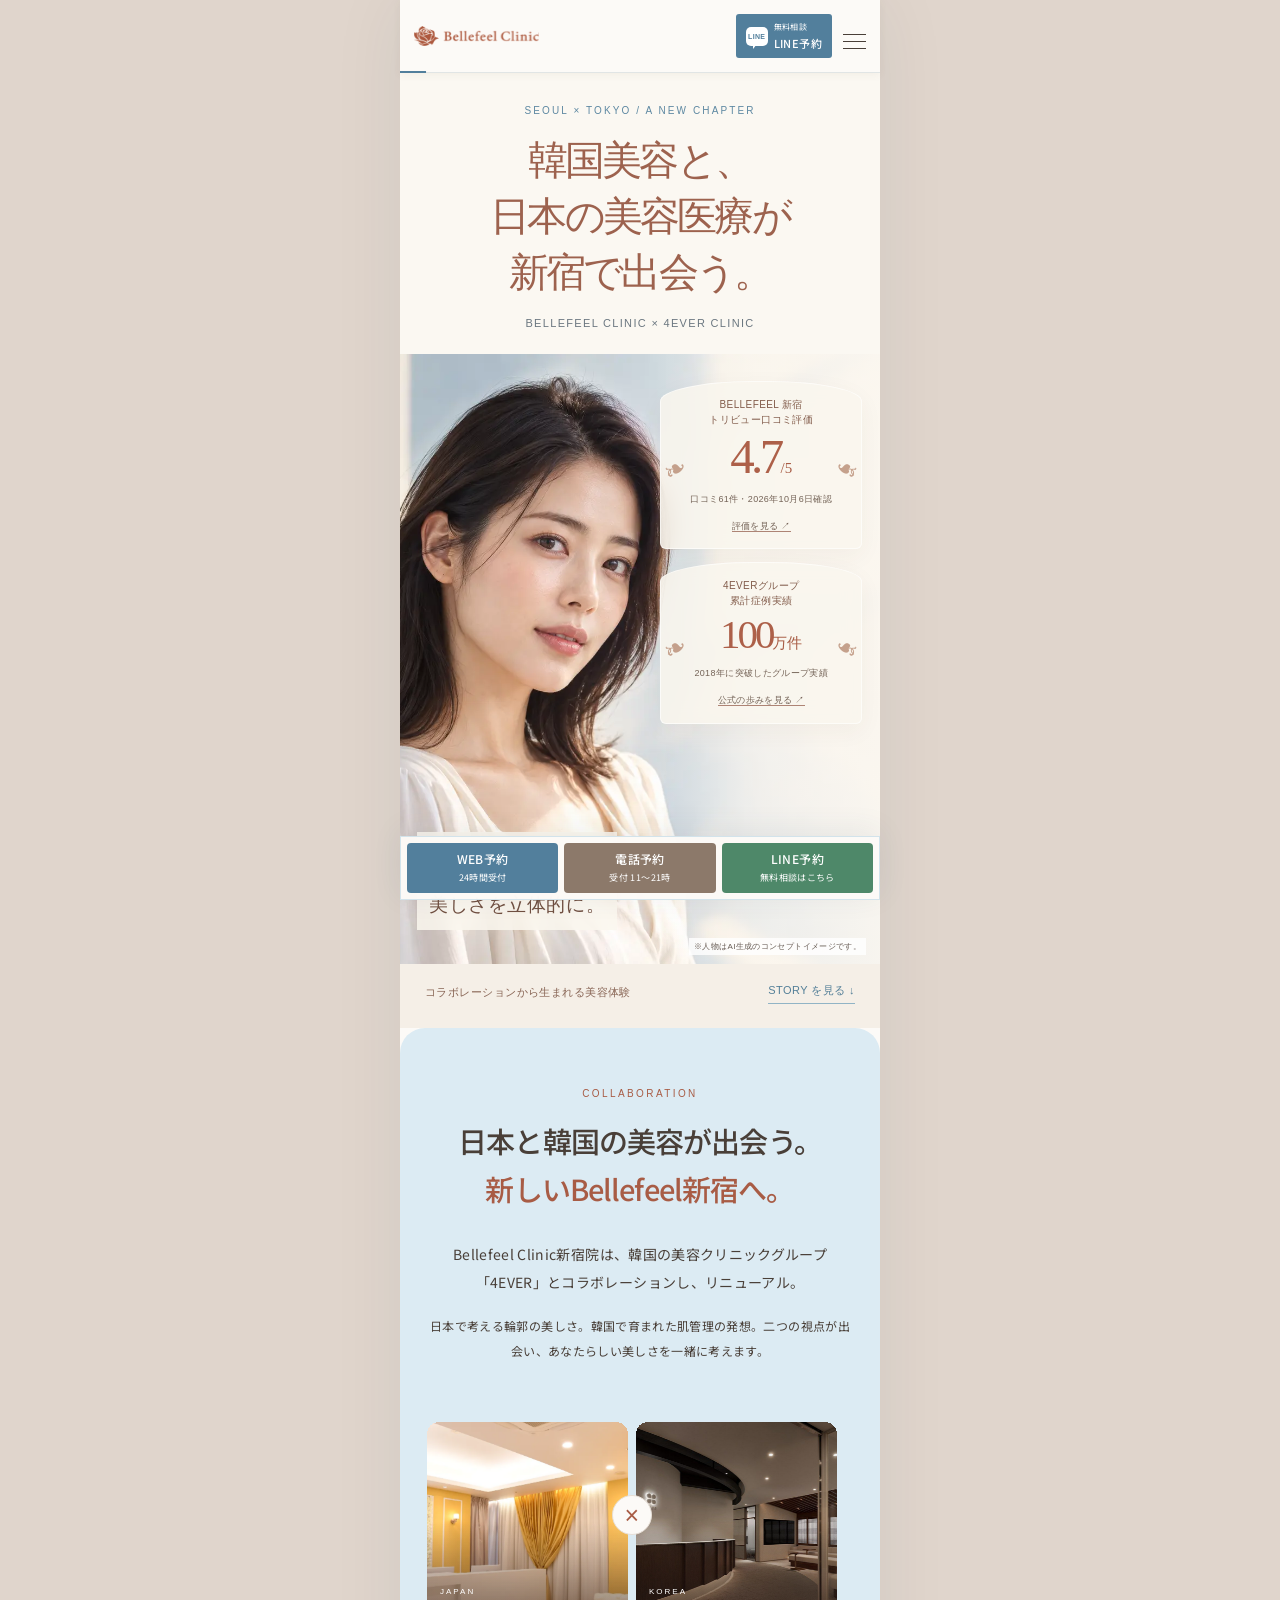
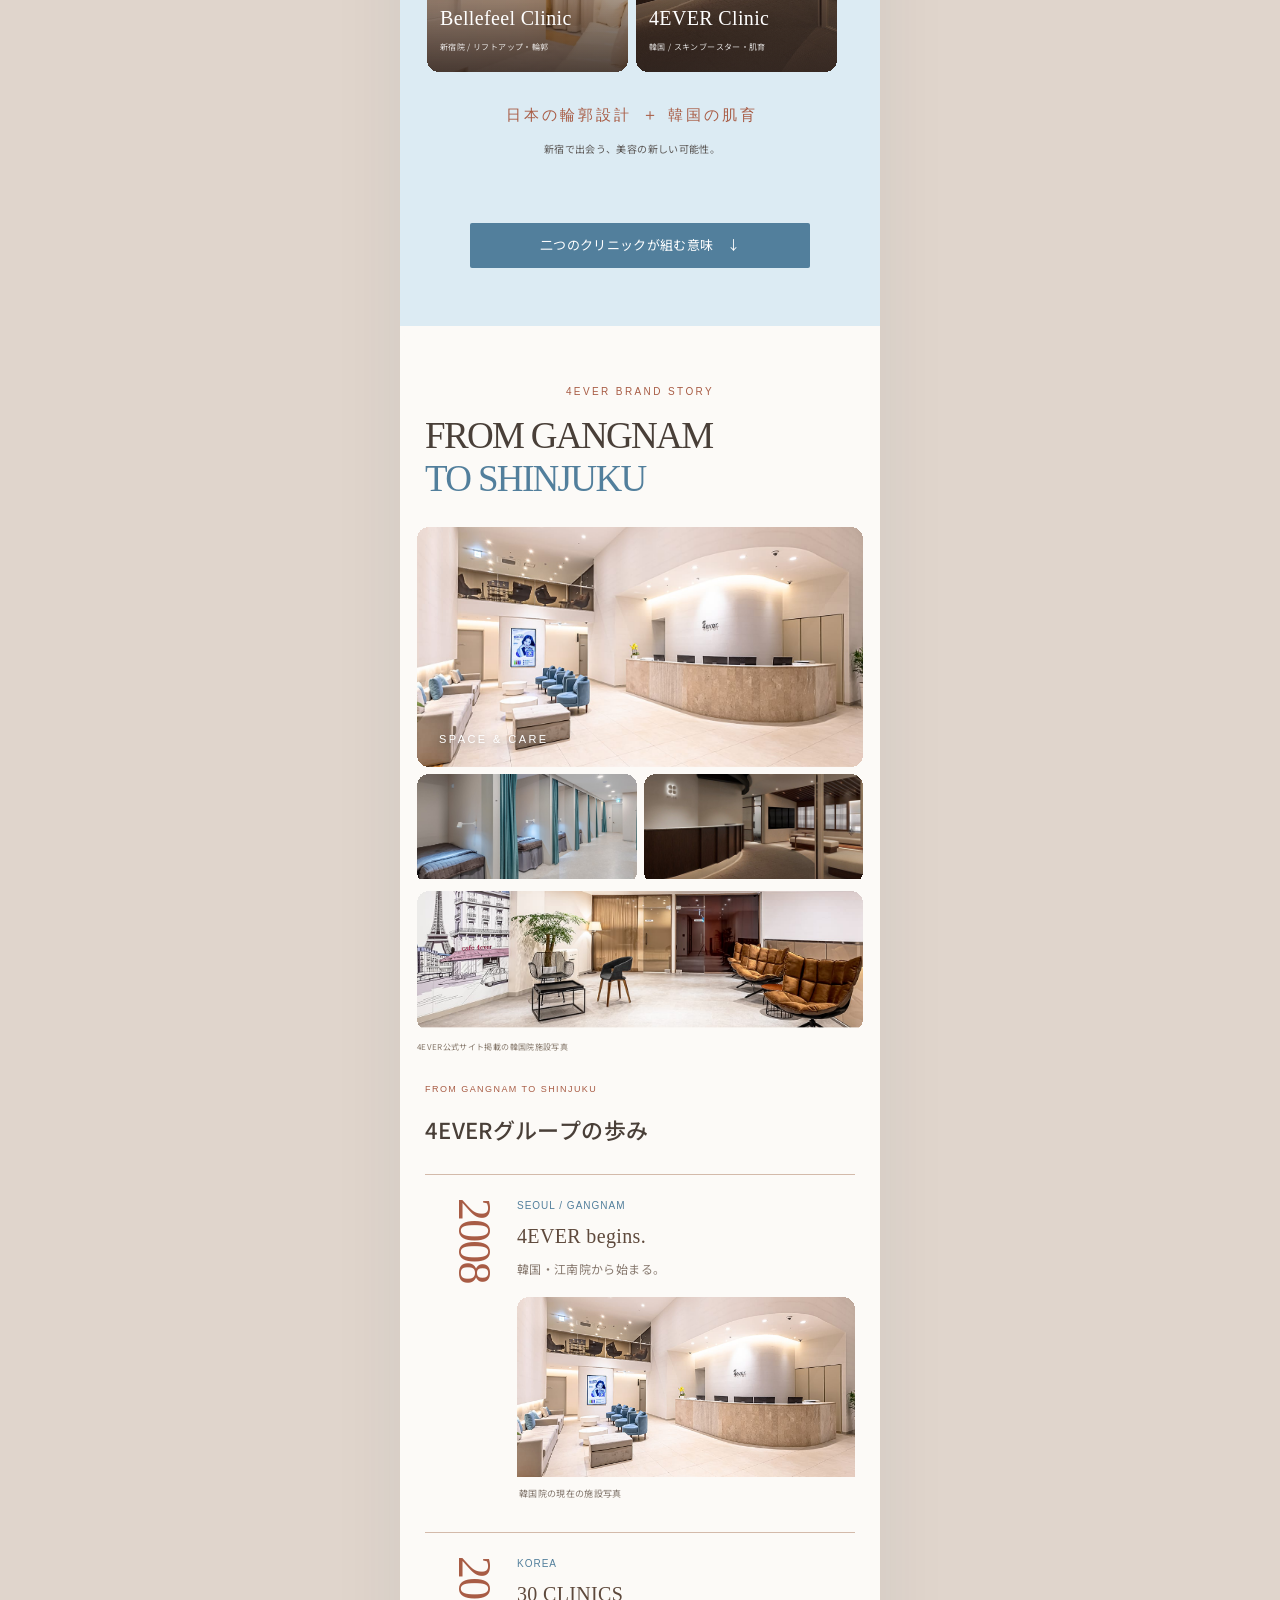
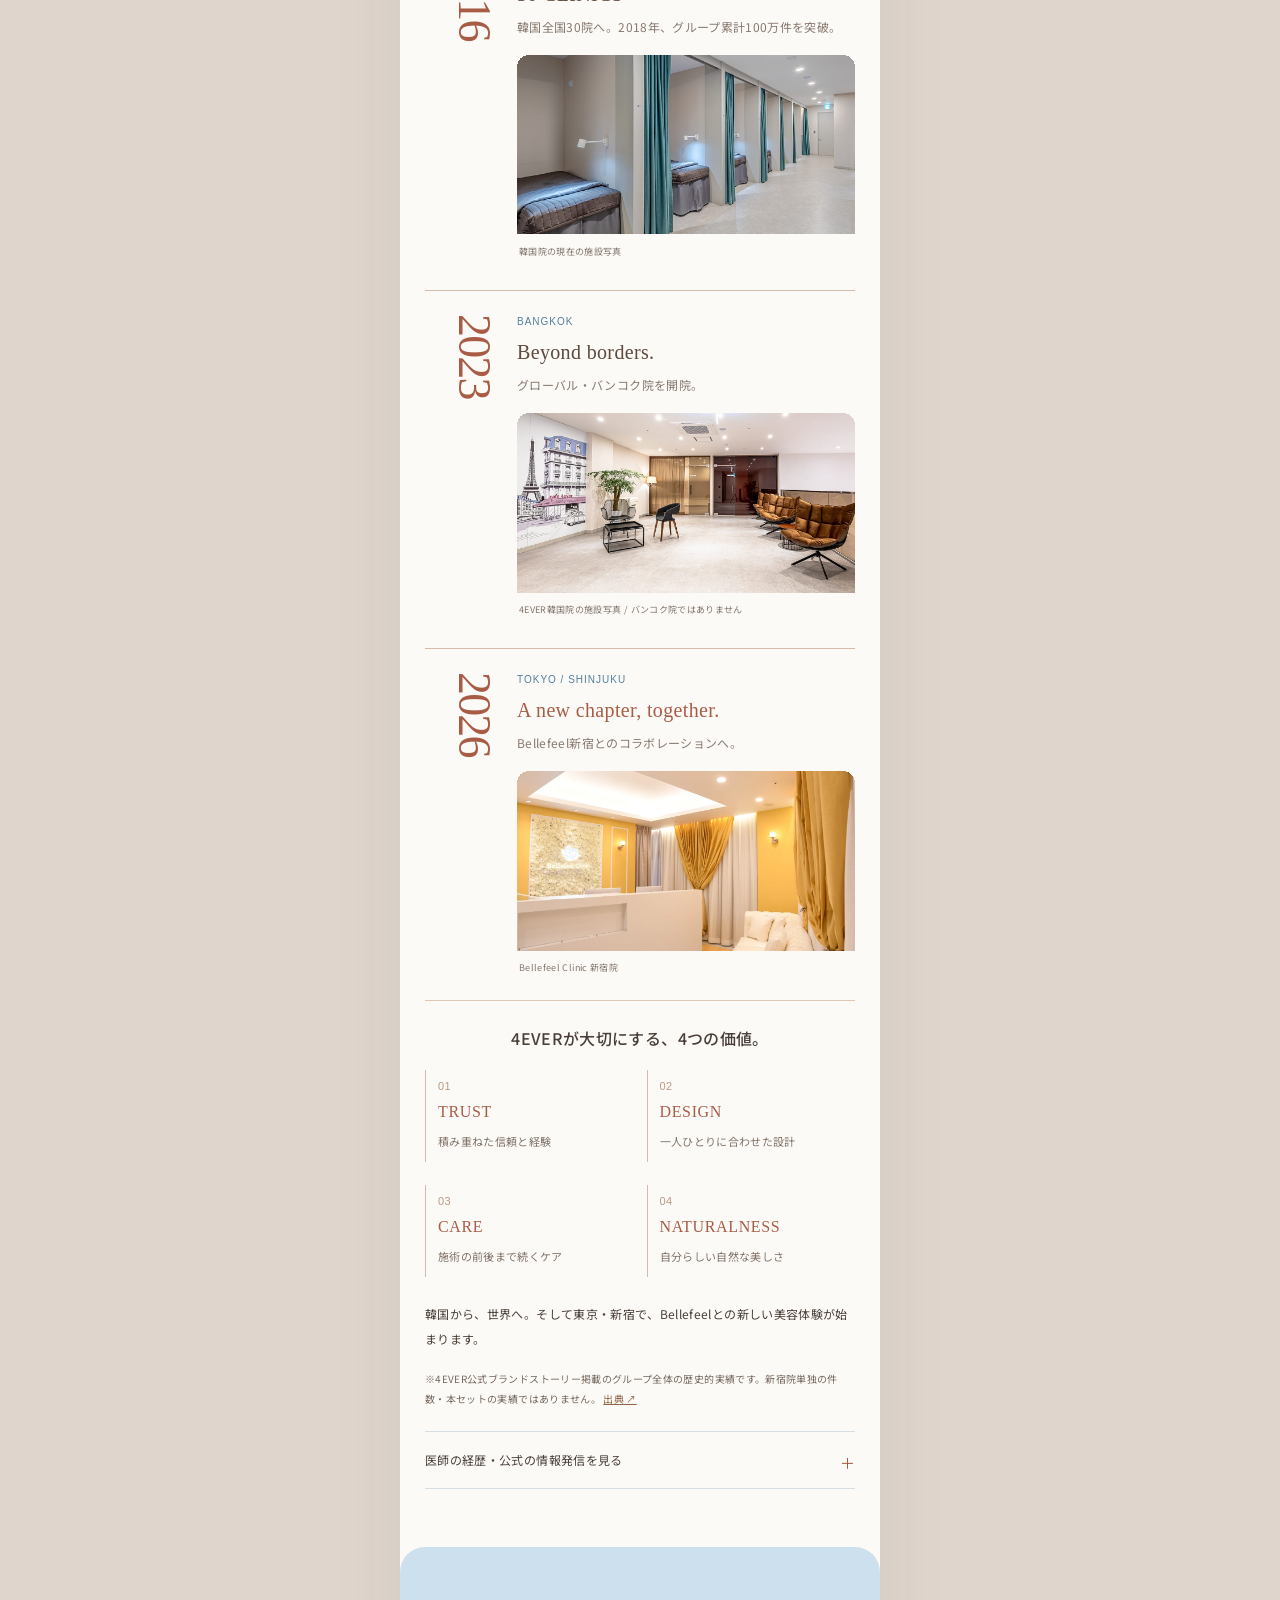
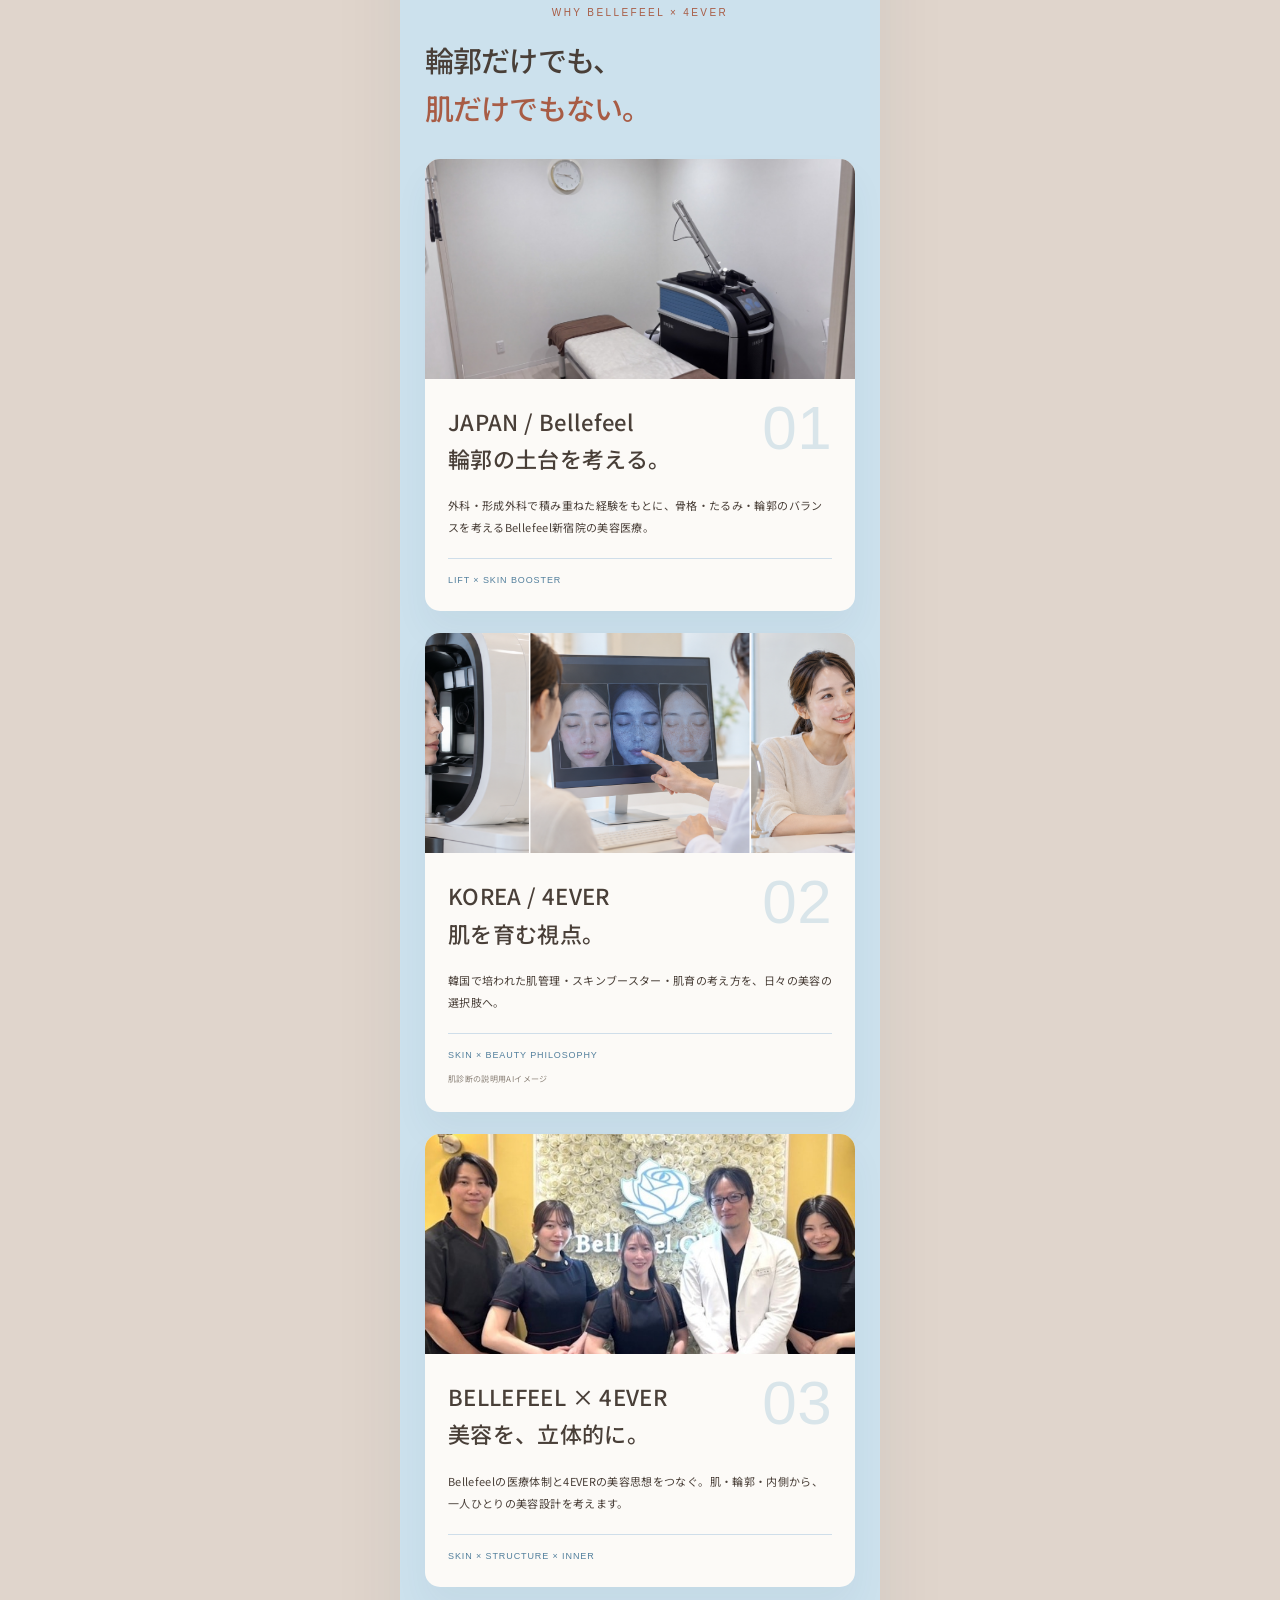
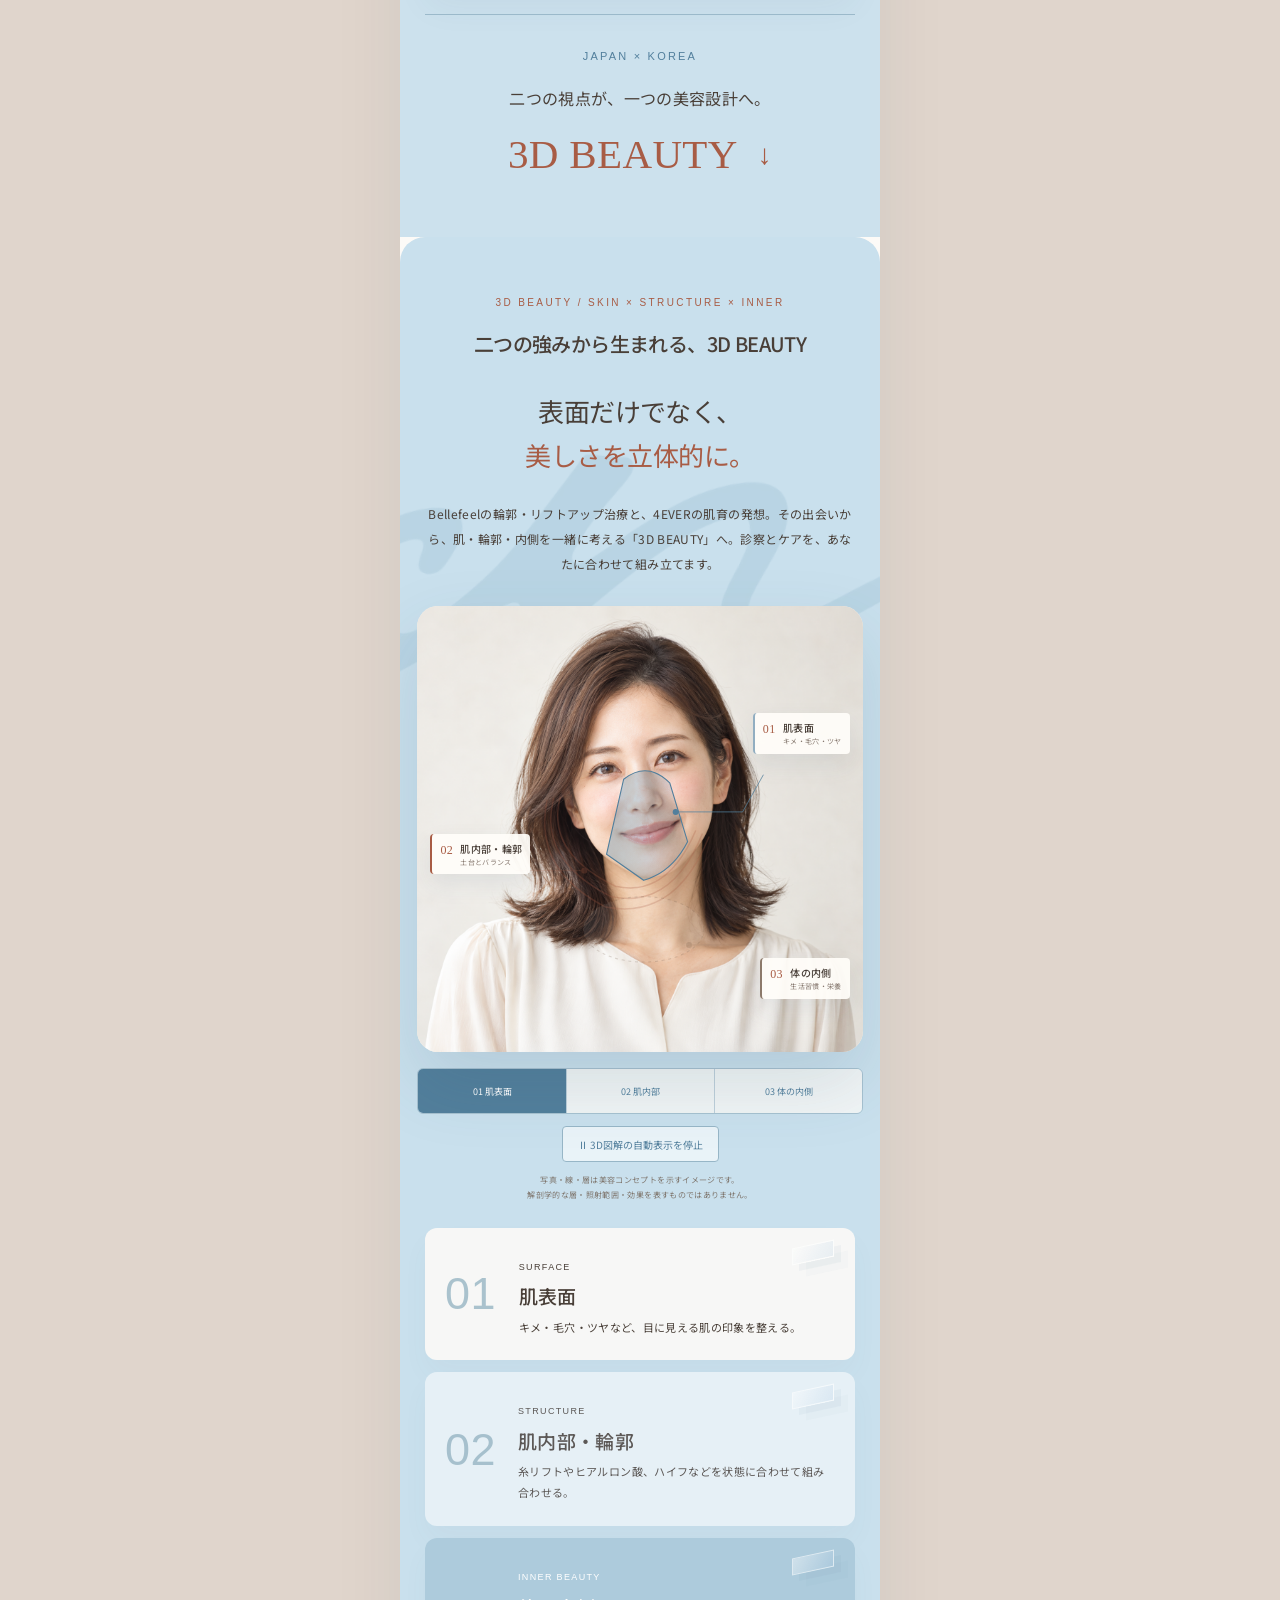
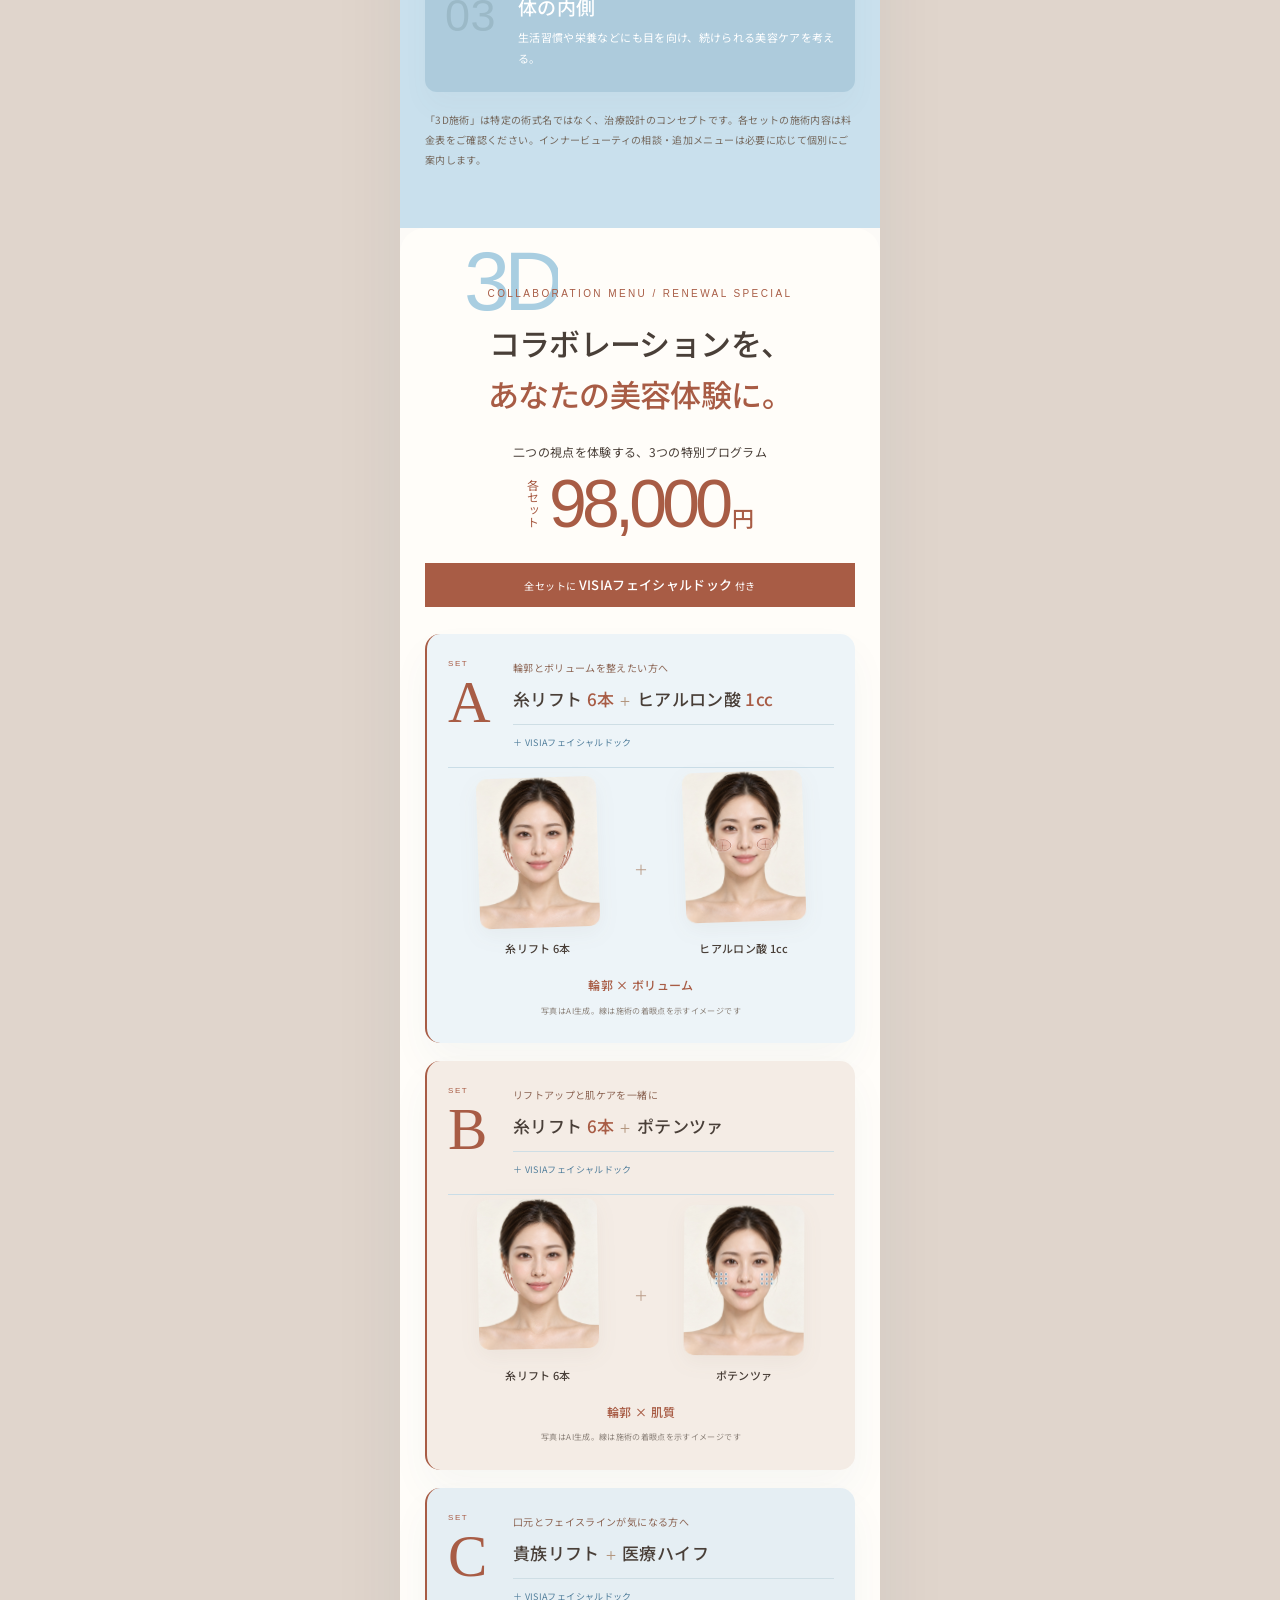
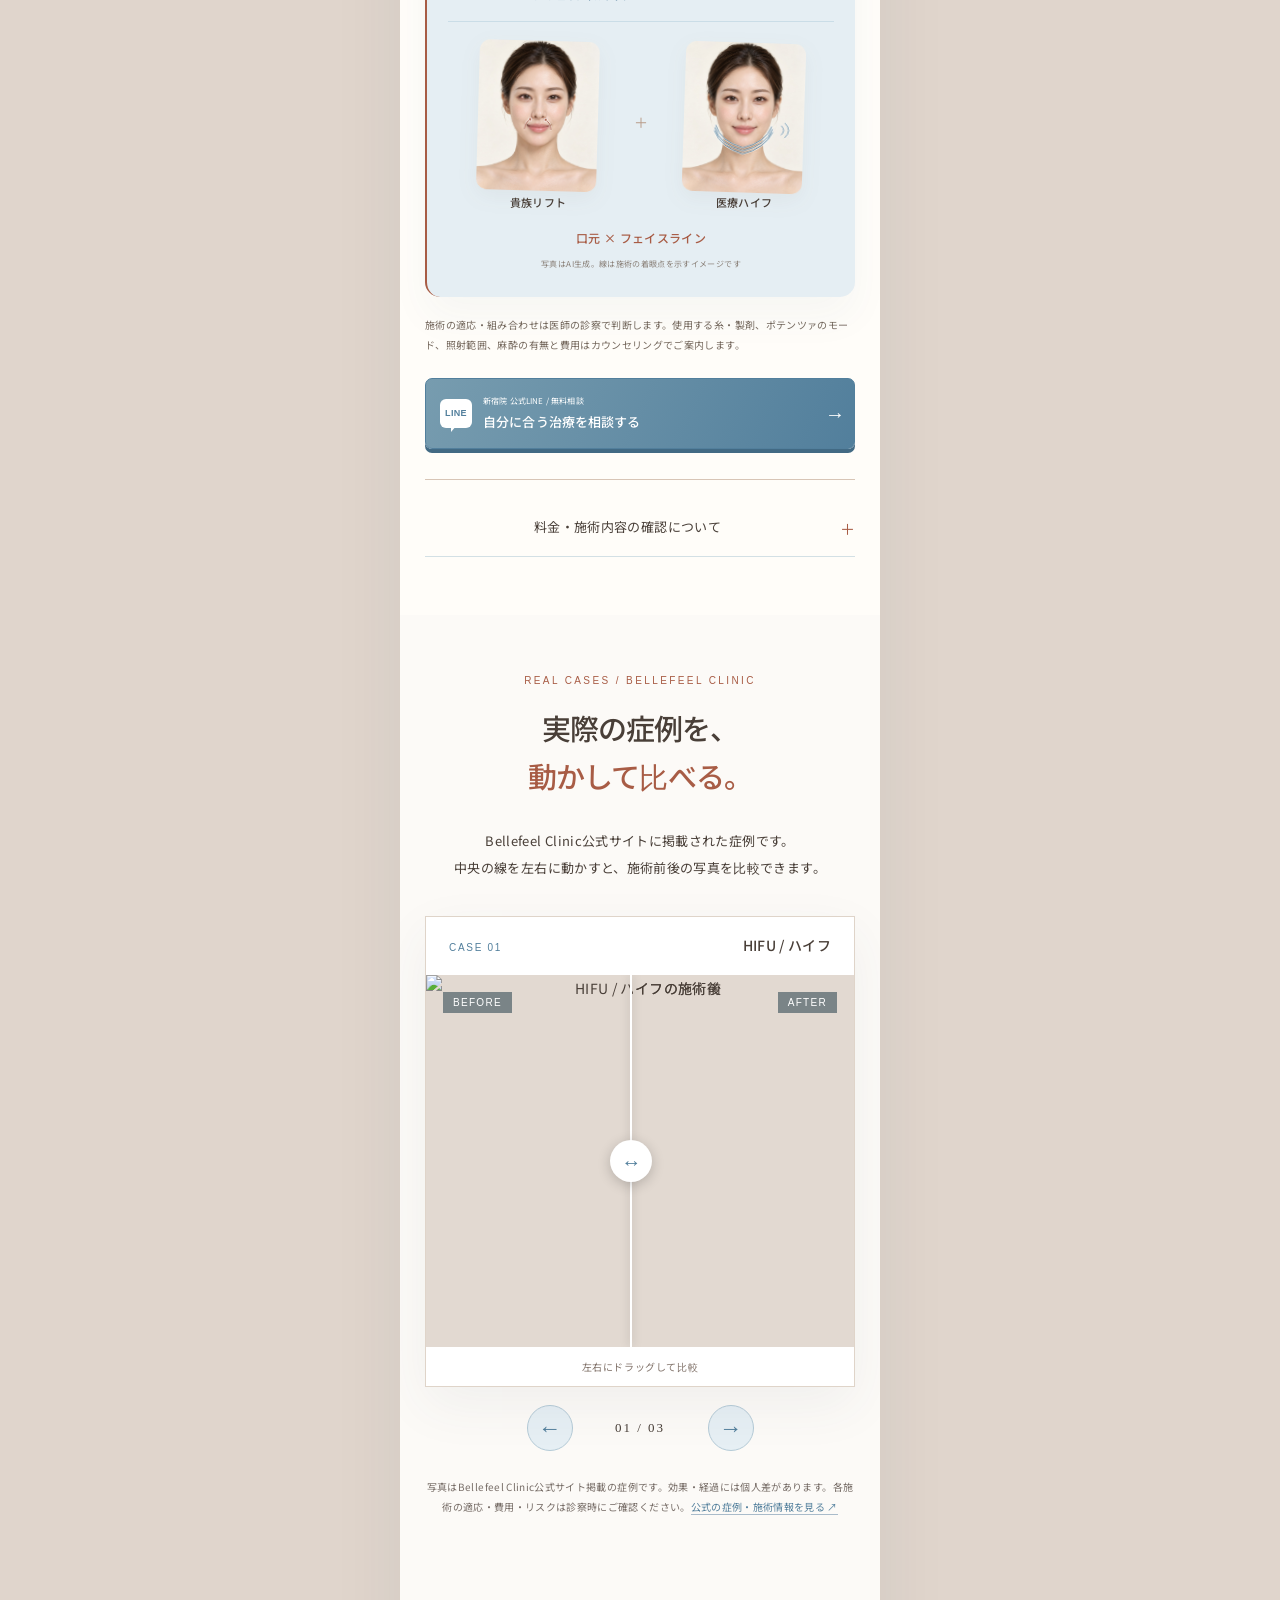
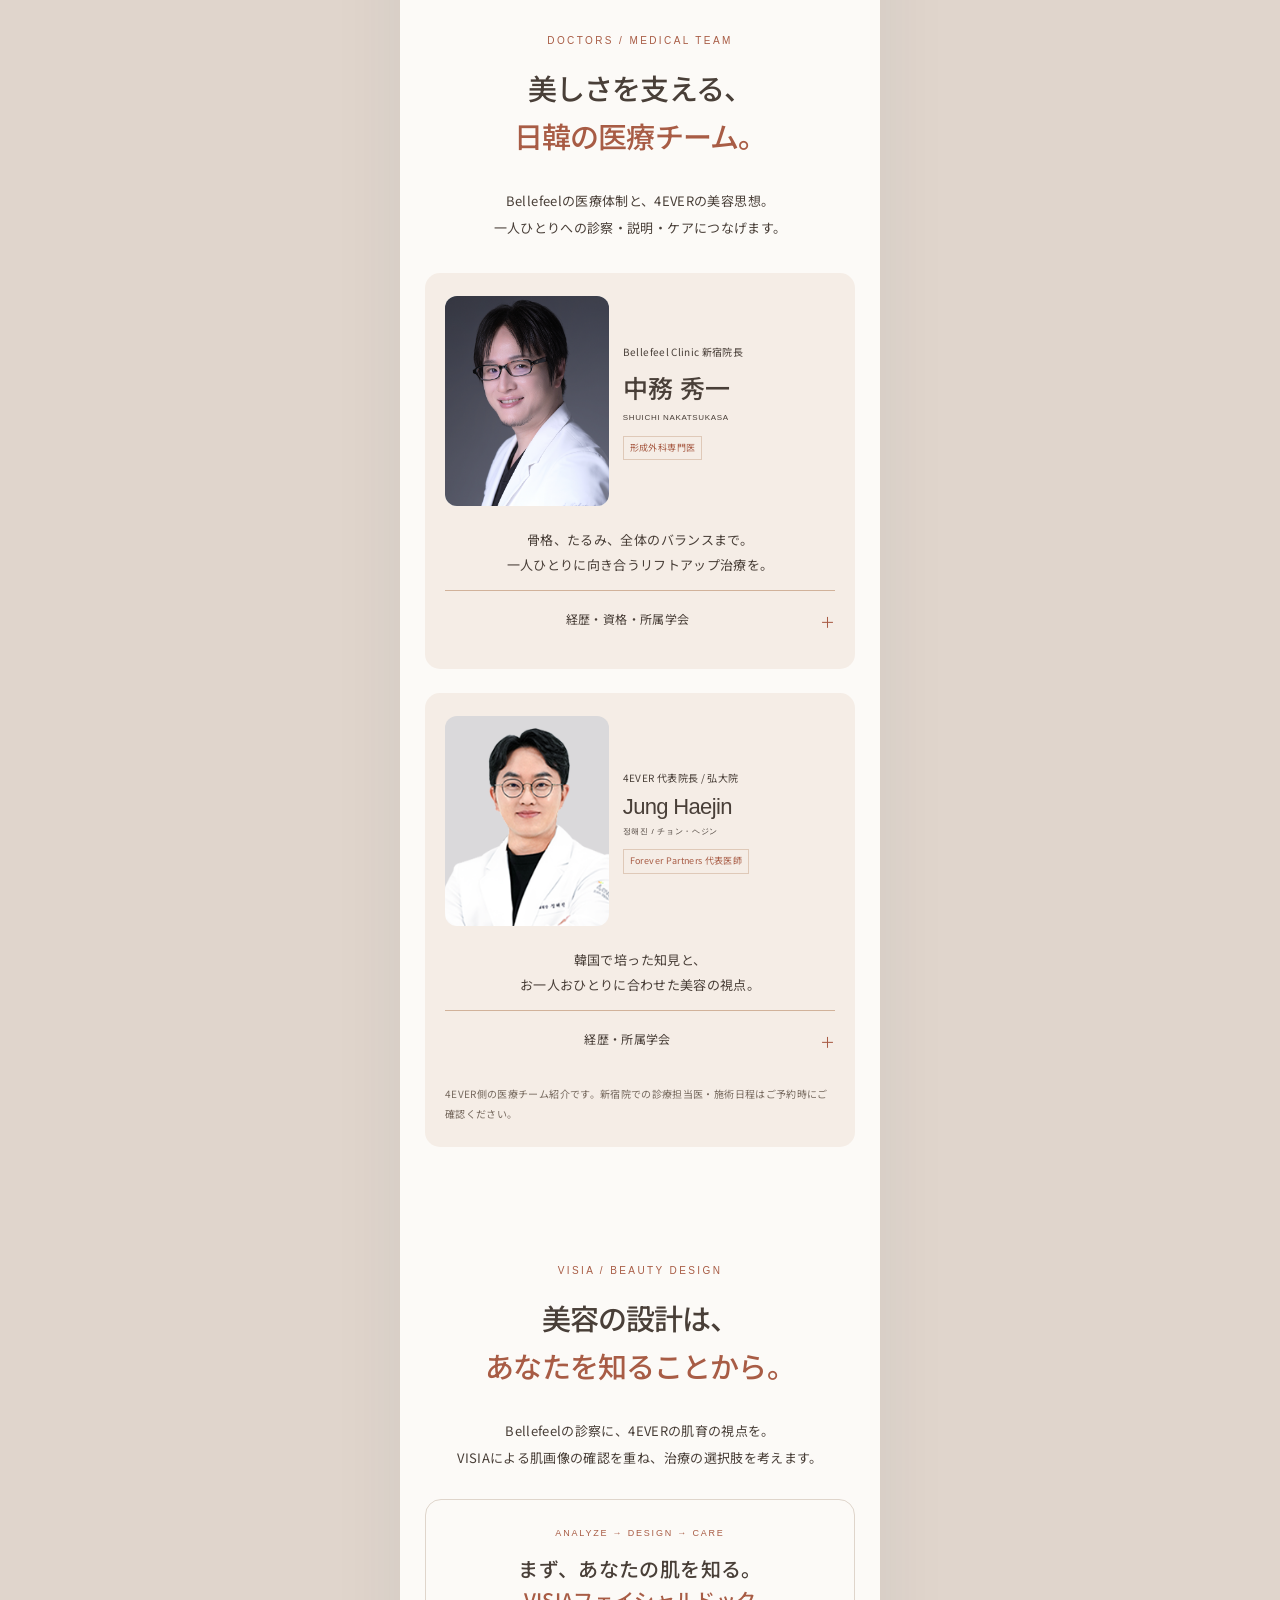
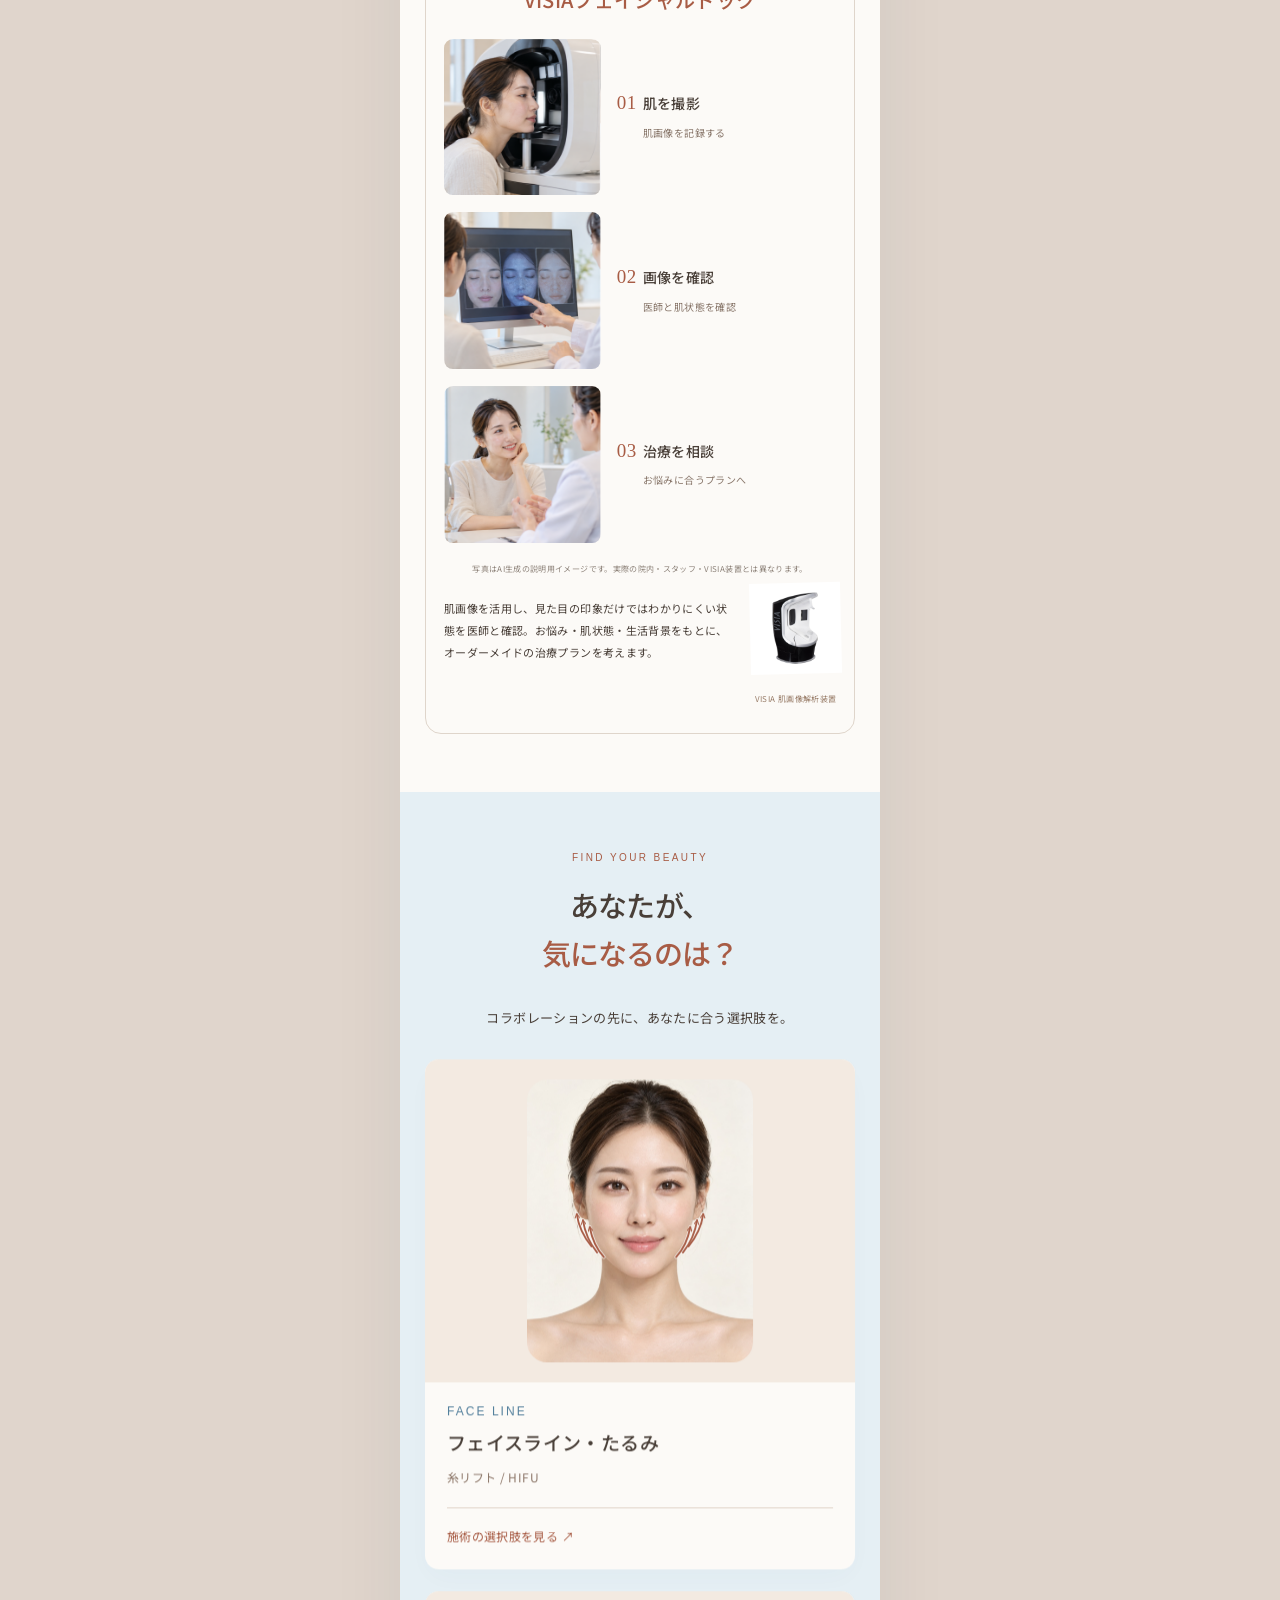
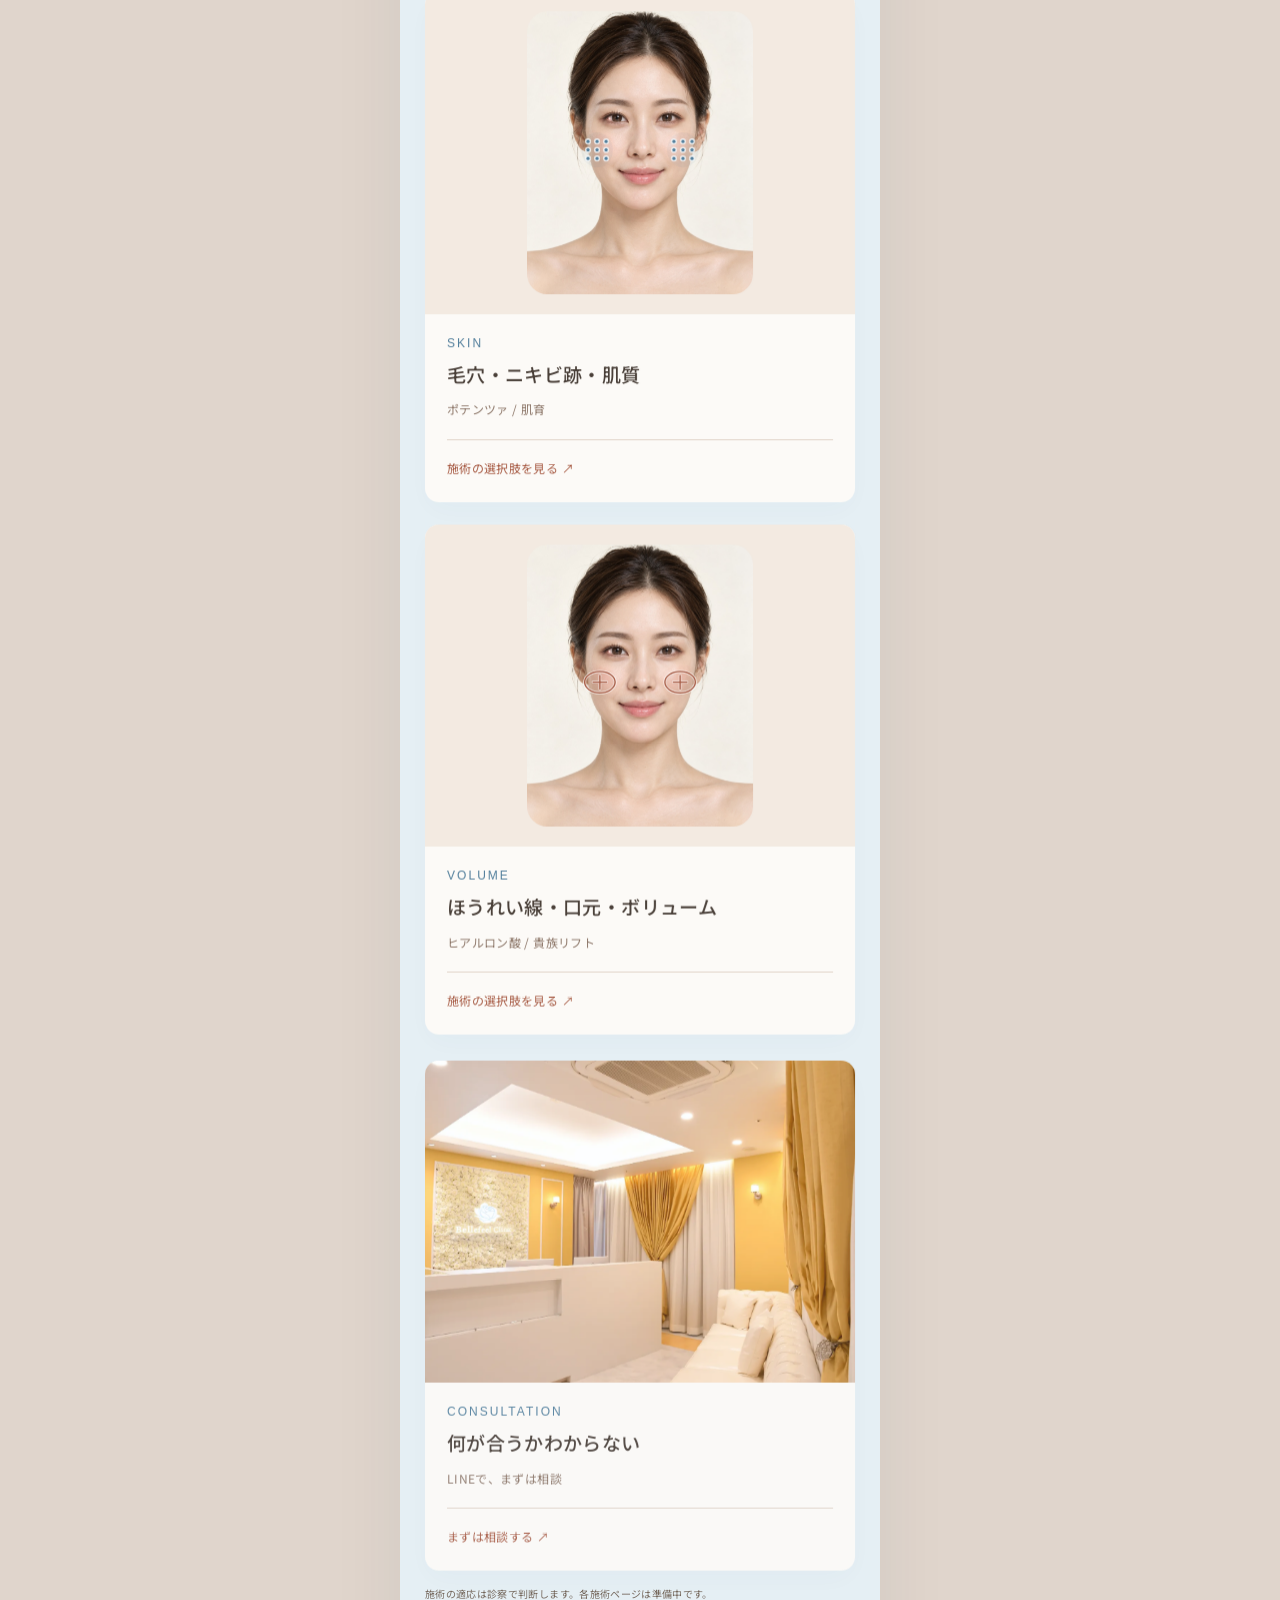
==== index.html @ 8029eda5 "Keep real before after cases only" ====
<!DOCTYPE html>

<html lang="ja">
<head>
<meta charset="utf-8"/><meta content="width=device-width,initial-scale=1" name="viewport"/><meta content="noindex,nofollow" name="robots"/>
<title>Bellefeel Clinic 新宿 × 4EVER｜コラボレーション・3D BEAUTY</title>
<meta content="Bellefeel Clinic 新宿 × 韓国4EVER Clinic。日本の輪郭設計と韓国の肌育の視点が出会う、新しい美容体験。3D BEAUTY・特別メニュー・肌診断をご紹介。" name="description"/>
<meta content="#f5ede6" name="theme-color"/>
<link href="noto.css?v=21" rel="stylesheet"/><link href="lp.css?v=12" rel="stylesheet"/>
<link href="editorial.css?v=12" rel="stylesheet"/>
<link href="rich-v13.css?v=13" rel="stylesheet"/><link href="motion-v14.css?v=18" rel="stylesheet"/><link rel="stylesheet" href="brand-v21.css?v=28"/><link rel="stylesheet" href="refinement-v27.css?v=3"/><link rel="stylesheet" href="hero-v32.css?v=2"/></head>
<body>
<header class="header"><a aria-label="Bellefeel Clinic 新宿 トップ" class="brand" href="#top"><img alt="Bellefeel Clinic" src="logo.svg"/></a><a aria-label="新宿院の公式LINEで無料相談・予約" class="head-reserve line-link" href="https://s.lmes.jp/landing-qr/2005005664-KqWeMrqA?uLand=kCD6br" rel="noopener" target="_blank"><span aria-hidden="true" class="line-mini">LINE</span><span><small>無料相談</small><b>LINE予約</b></span></a><button aria-controls="navigation" aria-expanded="false" aria-label="メニューを開く" class="menu-button"><span></span><span></span><span></span></button><div aria-hidden="true" class="reading-progress"><span></span></div></header>
<div class="overlay" hidden=""></div>
<nav aria-label="ページ内メニュー" class="navigation" id="navigation" inert=""><p>Bellefeel × 4EVER</p><a href="#renewal">コラボレーション<span>→</span></a><a href="#heritage">4EVERの歩み<span>→</span></a><a href="#about">3D BEAUTY<span>→</span></a><a href="#sets">特別メニュー<span>→</span></a><a href="#real-cases">症例比較<span>→</span></a><a href="#doctor">医療チーム<span>→</span></a><a href="#visia">肌診断・美容設計<span>→</span></a><a href="#find-beauty">自分に合う美容を探す<span>→</span></a><a href="#clinic">新宿院アクセス<span>→</span></a><a href="#consultation">まずは相談する<span>→</span></a></nav>
<main class="lp-content" id="top">
<section aria-labelledby="hero-title" class="hero hero-v32">
  <div class="hero-headline">
    <small>SEOUL × TOKYO / A NEW CHAPTER</small>
    <h1 id="hero-title"><span>韓国美容と、</span><br/><span>日本の美容医療が</span><br/><span>新宿で出会う。</span></h1>
    <p>BELLEFEEL CLINIC × 4EVER CLINIC</p>
  </div>
  <div class="hero-stage">
    <img class="hero-model" alt="美容コンセプトを表現したAI生成の女性モデル" src="[data-uri]" fetchpriority="high" decoding="async"/>
    <div class="hero-proof-stack" aria-label="クリニックに関する実績">
      <div class="hero-proof-item"><small>BELLEFEEL 新宿<br/>トリビュー口コミ評価</small><strong>4.7<em>/5</em></strong><span>口コミ61件・2026年10月6日確認<br/><a href="https://tribeau.jp/clinics/4863" target="_blank" rel="noopener">評価を見る ↗</a></span></div>
      <div class="hero-proof-item group-proof"><small>4EVERグループ<br/>累計症例実績</small><strong>100<em>万件</em></strong><span>2018年に突破したグループ実績<br/><a href="https://www.4-ever.co.kr/ja/brand" target="_blank" rel="noopener">公式の歩みを見る ↗</a></span></div>
    </div>
    <div class="hero-stage-tag">KOREA × JAPAN <b>輪郭から、肌まで。<br/>美しさを立体的に。</b></div>
    <p class="hero-stage-note">※人物はAI生成のコンセプトイメージです。</p>
  </div>
  <div class="hero-next"><span>コラボレーションから生まれる美容体験</span><a href="#renewal">STORY を見る ↓</a></div>
</section>
<section class="renewal section-pad" id="renewal"><p class="eyebrow">COLLABORATION</p><h2 class="section-title"><span class="motion-heading-line">日本と韓国の美容が出会う。</span><br/><span class="motion-heading-line"><em>新しいBellefeel新宿へ。</em></span></h2><p class="lead">Bellefeel Clinic新宿院は、韓国の美容クリニックグループ「4EVER」とコラボレーションし、リニューアル。</p><p class="text">日本で考える輪郭の美しさ。韓国で育まれた肌管理の発想。二つの視点が出会い、あなたらしい美しさを一緒に考えます。</p><div class="cross-panel cross-photo"><article class="partner-japan"><img alt="Bellefeel Clinic 新宿院の実際の受付" class="" decoding="async" loading="lazy" src="shinjuku-interior.webp"/><div class="partner-overlay"><span>JAPAN</span><b>Bellefeel Clinic</b><small>新宿院 / リフトアップ・輪郭</small></div></article><i aria-hidden="true" class="partner-cross">×</i><article class="partner-korea"><img alt="4EVER公式サイト掲載の韓国院の受付" class="" decoding="async" loading="lazy" src="forever-facility-3.jpg"/><div class="partner-overlay"><span>KOREA</span><b>4EVER Clinic</b><small>韓国 / スキンブースター・肌育</small></div></article><div class="partner-bridge"><span>日本の輪郭設計</span><b>＋</b><span>韓国の肌育</span><strong>新宿で出会う、美容の新しい可能性。</strong></div></div><a class="reason-pill" href="#reason">二つのクリニックが組む意味 <span>↓</span></a></section>
<section class="heritage section-pad" id="heritage"><p class="eyebrow">4EVER BRAND STORY</p><h2 class="section-title"><span class="motion-heading-line">FROM GANGNAM</span><br/><span class="motion-heading-line"><em>TO SHINJUKU</em></span></h2><figure class="heritage-mosaic"><div class="mosaic-main"><img alt="4EVER公式サイト掲載の韓国院の院内空間" class="" decoding="async" loading="lazy" src="room.jpg"/><span>SPACE &amp; CARE</span></div><div><img alt="4EVER韓国院の施設写真" class="" decoding="async" loading="lazy" src="forever-facility-2.jpg"/></div><div><img alt="4EVER韓国院の受付・待合" class="" decoding="async" loading="lazy" src="forever-facility-3.jpg"/></div><div><img alt="4EVER韓国院の院内写真" class="" decoding="async" loading="lazy" src="forever-facility-4.jpg"/></div><figcaption>4EVER公式サイト掲載の韓国院施設写真</figcaption></figure><div class="brand-story"><p class="story-kicker">FROM GANGNAM TO SHINJUKU</p><h3>4EVERグループの歩み</h3><ol class="brand-timeline journey-timeline"><li class="journey-chapter"><span>2008</span><div><p class="journey-city">SEOUL / GANGNAM</p><h4>4EVER begins.</h4><p>韓国・江南院から始まる。</p><figure><img src="room.jpg" alt="4EVER公式掲載の韓国院空間" loading="lazy" decoding="async"/><figcaption>韓国院の現在の施設写真</figcaption></figure></div></li><li class="journey-chapter"><span>2016</span><div><p class="journey-city">KOREA</p><h4>30 CLINICS</h4><p>韓国全国30院へ。2018年、グループ累計100万件を突破。</p><figure><img src="forever-facility-2.jpg" alt="4EVER公式掲載の韓国院施設" loading="lazy" decoding="async"/><figcaption>韓国院の現在の施設写真</figcaption></figure></div></li><li class="journey-chapter"><span>2023</span><div><p class="journey-city">BANGKOK</p><h4>Beyond borders.</h4><p>グローバル・バンコク院を開院。</p><figure><img src="forever-facility-4.jpg" alt="4EVER公式掲載の施設イメージ" loading="lazy" decoding="async"/><figcaption>4EVER韓国院の施設写真 / バンコク院ではありません</figcaption></figure></div></li><li class="journey-chapter"><span>2026</span><div><p class="journey-city">TOKYO / SHINJUKU</p><h4>A new chapter, together.</h4><p>Bellefeel新宿とのコラボレーションへ。</p><figure><img src="shinjuku-interior.webp" alt="Bellefeel Clinic新宿院の受付" loading="lazy" decoding="async"/><figcaption>Bellefeel Clinic 新宿院</figcaption></figure></div></li></ol></div><div class="philosophy"><h3>4EVERが大切にする、4つの価値。</h3><div><article><span>01</span><b>TRUST</b><p>積み重ねた信頼と経験</p></article><article><span>02</span><b>DESIGN</b><p>一人ひとりに合わせた設計</p></article><article><span>03</span><b>CARE</b><p>施術の前後まで続くケア</p></article><article><span>04</span><b>NATURALNESS</b><p>自分らしい自然な美しさ</p></article></div></div><p class="text">韓国から、世界へ。そして東京・新宿で、Bellefeelとの新しい美容体験が始まります。</p><p class="source-note">※4EVER公式ブランドストーリー掲載のグループ全体の歴史的実績です。新宿院単独の件数・本セットの実績ではありません。 <a href="https://www.4-ever.co.kr/ja/brand" rel="noopener" target="_blank">出典 ↗</a></p><details class="evidence"><summary>医師の経歴・公式の情報発信を見る</summary><p>中務院長の経歴・資格と、4EVERの医療チーム・施設・ブランドの歩みを、それぞれの公式サイトでご確認いただけます。</p><a href="https://bellefeelclinic.com/doctors/nakatsukasa/" rel="noopener" target="_blank">中務院長の公式プロフィール ↗</a><a href="https://www.4-ever.co.kr/ja/brand" rel="noopener" target="_blank">4EVERの医療チーム・ブランド紹介 ↗</a><a href="https://gn.4-ever.co.kr/ja/insight/videos" rel="noopener" target="_blank">4EVERの公式動画・施術情報 ↗</a></details></section>
<section class="reasons section-pad" id="reason"><p class="eyebrow">WHY BELLEFEEL × 4EVER</p><h2 class="section-title"><span class="motion-heading-line">輪郭だけでも、</span><br/><span class="motion-heading-line"><em>肌だけでもない。</em></span></h2><article class="reason-card"><img alt="新宿院の実際の施術室" class="reason-photo" decoding="async" loading="lazy" src="shinjuku-treatment-room.jpeg"/><span class="number">01</span><h3>JAPAN / Bellefeel<br/>輪郭の土台を考える。</h3><p>外科・形成外科で積み重ねた経験をもとに、骨格・たるみ・輪郭のバランスを考えるBellefeel新宿院の美容医療。</p><div class="reason-keyword">LIFT × SKIN BOOSTER</div></article><article class="reason-card"><img alt="肌画像を確認するAI生成の説明用イメージ" class="reason-photo diagnosis-reason" decoding="async" loading="lazy" src="diagnosis-flow-v12.png"/><span class="number">02</span><h3>KOREA / 4EVER<br/>肌を育む視点。</h3><p>韓国で培われた肌管理・スキンブースター・肌育の考え方を、日々の美容の選択肢へ。</p><div class="reason-keyword">SKIN × BEAUTY PHILOSOPHY</div><small class="reason-image-note">肌診断の説明用AIイメージ</small></article><article class="reason-card"><img alt="Bellefeel Clinic 新宿院のスタッフ" class="reason-photo" decoding="async" loading="lazy" src="shinjuku-team.jpg"/><span class="number">03</span><h3>BELLEFEEL × 4EVER<br/>美容を、立体的に。</h3><p>Bellefeelの医療体制と4EVERの美容思想をつなぐ。肌・輪郭・内側から、一人ひとりの美容設計を考えます。</p><div class="reason-keyword">SKIN × STRUCTURE × INNER</div></article><div class="story-bridge"><span>JAPAN × KOREA</span><p>二つの視点が、一つの美容設計へ。</p><a href="#about">3D BEAUTY <span>↓</span></a></div></section>
<section class="about section-pad" id="about"><p class="eyebrow">3D BEAUTY / SKIN × STRUCTURE × INNER</p><h2 class="section-title"><span class="motion-heading-line">二つの強みから生まれる、3D BEAUTY</span></h2><p class="about-catch"><span class="motion-heading-line">表面だけでなく、</span><br/><span class="motion-heading-line"><em>美しさを立体的に。</em></span></p><p class="text">Bellefeelの輪郭・リフトアップ治療と、4EVERの肌育の発想。その出会いから、肌・輪郭・内側を一緒に考える「3D BEAUTY」へ。診察とケアを、あなたに合わせて組み立てます。</p><figure class="three-d-portrait" data-active-layer="surface"><div class="portrait-stage"><img alt="3つの美容の視点を説明する架空の女性モデルのAIイメージ" class="" decoding="async" loading="lazy" src="consultation-natural.png"/><svg aria-hidden="true" class="face-annotation" viewbox="0 0 600 600"><defs><lineargradient id="surface-wash"><stop stop-color="#92aec1" stop-opacity=".55"></stop><stop offset="1" stop-color="#527f9c" stop-opacity=".08"></stop></lineargradient></defs><g class="overlay-surface"><path d="M278 233Q310 208 340 238L364 317Q343 358 305 369L255 334Z" fill="url(#surface-wash)" stroke="#527f9c" stroke-width="1.5"></path><path d="M348 277h90l28-50" fill="none" stroke="#527f9c"></path><circle cx="348" cy="277" fill="#527f9c" r="4"></circle></g><g class="overlay-structure"><path d="M193 257Q172 331 267 377Q336 393 375 302M184 259Q162 341 261 391Q343 408 384 306M175 261Q156 355 254 405Q348 423 393 310" fill="none" stroke="#a85c45" stroke-width="2"></path><path d="M225 356H133L98 320" fill="none" stroke="#a85c45"></path><circle cx="225" cy="356" fill="#a85c45" r="4"></circle></g><g class="overlay-inner"><ellipse cx="305" cy="435" fill="#fff5" rx="81" ry="44" stroke="#8c796a" stroke-dasharray="4 5" stroke-width="1.5"></ellipse><path d="M366 456h83l16-29" fill="none" stroke="#8c796a"></path><circle cx="366" cy="456" fill="#8c796a" r="4"></circle></g></svg><div class="face-label face-label-1"><span>01</span><b>肌表面</b><small>キメ・毛穴・ツヤ</small></div><div class="face-label face-label-2"><span>02</span><b>肌内部・輪郭</b><small>土台とバランス</small></div><div class="face-label face-label-3"><span>03</span><b>体の内側</b><small>生活習慣・栄養</small></div><div aria-hidden="true" class="skin-scan-line"></div></div><div aria-label="美容の3つの視点を選択" class="layer-explore" role="group"><button aria-pressed="true" data-layer="surface" type="button">01 肌表面</button><button aria-pressed="false" data-layer="structure" type="button">02 肌内部</button><button aria-pressed="false" data-layer="inner" type="button">03 体の内側</button></div><button aria-pressed="true" class="layer-autoplay" type="button">Ⅱ 3D図解の自動表示を停止</button><figcaption>写真・線・層は美容コンセプトを示すイメージです。<br/>解剖学的な層・照射範囲・効果を表すものではありません。</figcaption></figure><div class="layers"><article><span class="layer-no">01</span><div><small>SURFACE</small><h3>肌表面</h3><p>キメ・毛穴・ツヤなど、<br/>目に見える肌の印象を整える。</p></div></article><article><span class="layer-no">02</span><div><small>STRUCTURE</small><h3>肌内部・輪郭</h3><p>糸リフトやヒアルロン酸、ハイフなどを<br/>状態に合わせて組み合わせる。</p></div></article><article><span class="layer-no">03</span><div><small>INNER BEAUTY</small><h3>体の内側</h3><p>生活習慣や栄養などにも目を向け、<br/>続けられる美容ケアを考える。</p></div></article></div><p class="fine">「3D施術」は特定の術式名ではなく、治療設計のコンセプトです。各セットの施術内容は料金表をご確認ください。インナービューティの相談・追加メニューは必要に応じて個別にご案内します。</p><div aria-hidden="true" class="motion-swirl about-swirl"></div></section>
<section class="offer section-pad" id="sets">
<p class="eyebrow">COLLABORATION MENU / RENEWAL SPECIAL</p><h2 class="offer-title"><span class="motion-heading-line">コラボレーションを、</span><br/><span class="motion-heading-line"><em>あなたの美容体験に。</em></span></h2><p class="offer-sub">二つの視点を体験する、3つの特別プログラム</p><div class="main-price"><small>各セット</small><span>98,000</span><b>円</b></div><div class="visia-ribbon">全セットに <strong>VISIAフェイシャルドック</strong> 付き</div>
<div class="set-cards">
<article class="set-card"><div class="set-letter"><small>SET</small>A</div><div><p class="set-purpose">輪郭とボリュームを整えたい方へ</p><h3>糸リフト <b>6本</b><span>＋</span>ヒアルロン酸 <b>1cc</b></h3><p class="set-included">＋ VISIAフェイシャルドック</p></div><div aria-label="糸リフト 6本とヒアルロン酸 1ccの組み合わせ" class="menu-pair"><figure><img alt="糸リフト 6本の着眼点の概念図" class="" decoding="async" loading="lazy" src="menu-lift-v18.svg"/><figcaption>糸リフト 6本</figcaption></figure><span aria-hidden="true" class="pair-plus">＋</span><figure><img alt="ヒアルロン酸 1ccの着眼点の概念図" class="" decoding="async" loading="lazy" src="menu-volume-v18.svg"/><figcaption>ヒアルロン酸 1cc</figcaption></figure></div><p class="menu-focus">輪郭 × ボリューム<small>写真はAI生成。線は施術の着眼点を示すイメージです</small></p></article>
<article class="set-card"><div class="set-letter"><small>SET</small>B</div><div><p class="set-purpose">リフトアップと肌ケアを一緒に</p><h3>糸リフト <b>6本</b><span>＋</span>ポテンツァ</h3><p class="set-included">＋ VISIAフェイシャルドック</p></div><div aria-label="糸リフト 6本とポテンツァの組み合わせ" class="menu-pair"><figure><img alt="糸リフト 6本の着眼点の概念図" class="" decoding="async" loading="lazy" src="menu-lift-v18.svg"/><figcaption>糸リフト 6本</figcaption></figure><span aria-hidden="true" class="pair-plus">＋</span><figure><img alt="ポテンツァの着眼点の概念図" class="" decoding="async" loading="lazy" src="menu-skin-v18.svg"/><figcaption>ポテンツァ</figcaption></figure></div><p class="menu-focus">輪郭 × 肌質<small>写真はAI生成。線は施術の着眼点を示すイメージです</small></p></article>
<article class="set-card"><div class="set-letter"><small>SET</small>C</div><div><p class="set-purpose">口元とフェイスラインが気になる方へ</p><h3>貴族リフト<span>＋</span>医療ハイフ</h3><p class="set-included">＋ VISIAフェイシャルドック</p></div><div aria-label="貴族リフトと医療ハイフの組み合わせ" class="menu-pair"><figure><img alt="貴族リフトの着眼点の概念図" class="" decoding="async" loading="lazy" src="menu-mouth-v18.svg"/><figcaption>貴族リフト</figcaption></figure><span aria-hidden="true" class="pair-plus">＋</span><figure><img alt="医療ハイフの着眼点の概念図" class="" decoding="async" loading="lazy" src="menu-hifu-v18.svg"/><figcaption>医療ハイフ</figcaption></figure></div><p class="menu-focus">口元 × フェイスライン<small>写真はAI生成。線は施術の着眼点を示すイメージです</small></p></article>
</div><p class="fine">施術の適応・組み合わせは医師の診察で判断します。使用する糸・製剤、ポテンツァのモード、照射範囲、麻酔の有無と費用はカウンセリングでご案内します。</p><a class="cta line-link rich-line-cta" href="https://s.lmes.jp/landing-qr/2005005664-KqWeMrqA?uLand=kCD6br" target="_blank" rel="noopener"><span class="cta-line-mark" aria-hidden="true">LINE</span><span class="cta-copy"><small>新宿院 公式LINE / 無料相談</small><b>自分に合う治療を相談する</b></span><span class="cta-arrow" aria-hidden="true">→</span></a>
<details class="menu-estimate" id="price"><summary>料金・施術内容の確認について</summary><p class="fine">各セットの適応、施術方法・範囲・使用材料、麻酔・追加オプションの費用を含むお見積りは、カウンセリング時にご確認いただけます。診察の結果、ご希望の施術をお受けいただけない場合があります。</p></details></section>
<section class="real-cases section-pad" id="real-cases" aria-labelledby="real-cases-title"><p class="eyebrow">REAL CASES / BELLEFEEL CLINIC</p><h2 class="section-title" id="real-cases-title"><span class="motion-heading-line">実際の症例を、</span><br/><span class="motion-heading-line"><em>動かして比べる。</em></span></h2><p class="text center">Bellefeel Clinic公式サイトに掲載された症例です。<br/>中央の線を左右に動かすと、施術前後の写真を比較できます。</p><div class="real-case-carousel" role="region" aria-roledescription="カルーセル" aria-label="実症例の施術前後比較"><div class="real-case-track" id="real-case-track"></div><div class="real-case-nav"><button type="button" class="real-case-prev" aria-label="前の症例">←</button><output class="real-case-count" aria-live="polite"></output><button type="button" class="real-case-next" aria-label="次の症例">→</button></div></div><p class="real-case-note">写真はBellefeel Clinic公式サイト掲載の症例です。効果・経過には個人差があります。各施術の適応・費用・リスクは診察時にご確認ください。<a href="https://bellefeelclinic.com/lifting/" target="_blank" rel="noopener">公式の症例・施術情報を見る ↗</a></p></section>
<section class="doctors section-pad" id="doctor"><p class="eyebrow">DOCTORS / MEDICAL TEAM</p><h2 class="section-title"><span class="motion-heading-line">美しさを支える、</span><br/><span class="motion-heading-line"><em>日韓の医療チーム。</em></span></h2><p class="text center">Bellefeelの医療体制と、4EVERの美容思想。<br/>一人ひとりへの診察・説明・ケアにつなげます。</p><article class="doctor-card"><div class="doctor-top"><div class="doctor-image"><img alt="Bellefeel Clinic 新宿院長 中務秀一" loading="lazy" src="nakatsukasa.png"/></div><div><small>Bellefeel Clinic 新宿院長</small><h3>中務 秀一</h3><p class="roman">SHUICHI NAKATSUKASA</p><span class="doctor-badge">形成外科専門医</span></div></div><p class="doctor-message">骨格、たるみ、全体のバランスまで。<br/>一人ひとりに向き合うリフトアップ治療を。</p><details><summary>経歴・資格・所属学会</summary><dl class="career"><dt>2006</dt><dd>岡山大学医学部医学科卒業<br/>広島市立広島市民病院 初期臨床研修</dd><dt>2008</dt><dd>湘南鎌倉総合病院 外科</dd><dt>2012</dt><dd>杏林大学医学部附属病院 形成外科</dd><dt>2016</dt><dd>東京大学医学部附属病院 形成外科</dd><dt>2017</dt><dd>国保旭中央病院 形成外科</dd><dt>2019</dt><dd>都内美容クリニック</dd><dt>2023</dt><dd>Bellefeel Clinic 入職</dd></dl><ul class="credentials"><li>形成外科専門医（2019年取得）</li><li>日本美容外科学会（JSAPS）正会員</li><li>米国形成外科学会（ASPS）国際会員</li><li>国際美容外科学会（ISAPS）国際会員</li></ul><a class="source-link" href="https://bellefeelclinic.com/doctors/nakatsukasa/" rel="noopener" target="_blank">公式プロフィール ↗</a></details></article>
<article class="doctor-card"><div class="doctor-top"><div class="doctor-image korea-doctor"><img alt="4EVER代表院長 Jung Haejin" loading="lazy" src="jung-haejin.png"/></div><div><small>4EVER 代表院長 / 弘大院</small><h3 class="english-name">Jung Haejin</h3><p class="roman">정해진 / チョン・ヘジン</p><span class="doctor-badge">Forever Partners 代表医師</span></div></div><p class="doctor-message">韓国で培った知見と、<br/>お一人おひとりに合わせた美容の視点。</p><details><summary>経歴・所属学会</summary><ul class="credentials"><li>現 Forever Partners 代表医師</li><li>現 4EVER形成外科 院長</li><li>元 4EVER形成外科 狎鴎亭院 院長</li><li>大韓美容外科学会 正会員</li><li>国際美容形成学会 正会員</li><li>韓国美容形成学会 正会員</li><li>大韓肥満健康学会 正会員</li><li>大韓医学レーザー学会 正会員</li><li>大韓美容レーザー学会 正会員</li></ul><a class="source-link" href="https://www.4-ever.co.kr/ja/brand" rel="noopener" target="_blank">4EVER公式医療チーム紹介 ↗</a></details><p class="fine">4EVER側の医療チーム紹介です。新宿院での診療担当医・施術日程はご予約時にご確認ください。</p></article></section>
<section class="beauty-design section-pad" id="visia"><p class="eyebrow">VISIA / BEAUTY DESIGN</p><h2 class="section-title"><span class="motion-heading-line">美容の設計は、</span><br/><span class="motion-heading-line"><em>あなたを知ることから。</em></span></h2><p class="text center">Bellefeelの診察に、4EVERの肌育の視点を。<br/>VISIAによる肌画像の確認を重ね、治療の選択肢を考えます。</p><div class="visia-box diagnosis-editorial"><span>ANALYZE → DESIGN → CARE</span><h3>まず、あなたの肌を知る。<br/><b>VISIAフェイシャルドック</b></h3><div class="diagnosis-flow"><article><div class="diagnosis-photo diagnosis-step-1"><img alt="肌画像の撮影を説明するAIイメージ" class="" decoding="async" loading="lazy" src="diagnosis-flow-v12.png"/></div><div class="diagnosis-caption"><span>01</span><h4>肌を撮影</h4><p>肌画像を記録する</p></div></article><article><div class="diagnosis-photo diagnosis-step-2"><img alt="肌画像を医師と確認するAIイメージ" class="" decoding="async" loading="lazy" src="diagnosis-flow-v12.png"/></div><div class="diagnosis-caption"><span>02</span><h4>画像を確認</h4><p>医師と肌状態を確認</p></div></article><article><div class="diagnosis-photo diagnosis-step-3"><img alt="治療方針の相談を説明するAIイメージ" class="" decoding="async" loading="lazy" src="diagnosis-flow-v12.png"/></div><div class="diagnosis-caption"><span>03</span><h4>治療を相談</h4><p>お悩みに合うプランへ</p></div></article></div><p class="illustration-note">写真はAI生成の説明用イメージです。実際の院内・スタッフ・VISIA装置とは異なります。</p><figure class="visia-device"><img alt="VISIA 肌画像解析装置" loading="lazy" src="visia.png"/><figcaption>VISIA 肌画像解析装置</figcaption></figure><p>肌画像を活用し、見た目の印象だけではわかりにくい状態を医師と確認。お悩み・肌状態・生活背景をもとに、オーダーメイドの治療プランを考えます。</p></div></section>
<section class="find-beauty section-pad" id="find-beauty"><p class="eyebrow">FIND YOUR BEAUTY</p><h2 class="section-title"><span class="motion-heading-line">あなたが、</span><br/><span class="motion-heading-line"><em>気になるのは？</em></span></h2><p class="text center">コラボレーションの先に、あなたに合う選択肢を。</p><div class="beauty-links"><a class="beauty-link" href="#treatment-face-line" data-treatment="face-line"><figure><img src="menu-lift-v18.svg" alt="フェイスライン・たるみの美容設計を示すAIコンセプト" loading="lazy"/></figure><span class="beauty-link-copy"><small>FACE LINE</small><b>フェイスライン・たるみ</b><span>糸リフト / HIFU</span><em>施術の選択肢を見る ↗</em></span></a><a class="beauty-link" href="#treatment-skin" data-treatment="skin"><figure><img src="menu-skin-v18.svg" alt="毛穴・ニキビ跡・肌質の美容設計を示すAIコンセプト" loading="lazy"/></figure><span class="beauty-link-copy"><small>SKIN</small><b>毛穴・ニキビ跡・肌質</b><span>ポテンツァ / 肌育</span><em>施術の選択肢を見る ↗</em></span></a><a class="beauty-link" href="#treatment-volume" data-treatment="volume"><figure><img src="menu-volume-v18.svg" alt="ほうれい線・口元・ボリュームの美容設計を示すAIコンセプト" loading="lazy"/></figure><span class="beauty-link-copy"><small>VOLUME</small><b>ほうれい線・口元・ボリューム</b><span>ヒアルロン酸 / 貴族リフト</span><em>施術の選択肢を見る ↗</em></span></a><a class="beauty-link" href="https://s.lmes.jp/landing-qr/2005005664-KqWeMrqA?uLand=kCD6br" data-treatment="consultation" target="_blank" rel="noopener"><figure><img src="shinjuku-interior.webp" alt="何が合うかわからないの新宿院写真" loading="lazy"/></figure><span class="beauty-link-copy"><small>CONSULTATION</small><b>何が合うかわからない</b><span>LINEで、まずは相談</span><em>まずは相談する ↗</em></span></a></div><p class="fine">施術の適応は診察で判断します。各施術ページは準備中です。</p></section>
<section class="clinic section-pad" id="clinic"><p class="eyebrow">CLINIC &amp; ACCESS</p><h2 class="section-title"><span class="motion-heading-line">Bellefeel Clinic</span><br/><span class="motion-heading-line"><em>新宿院</em></span></h2><div class="access-pill">JR新宿駅から徒歩3分</div><figure class="shinjuku-photo"><img alt="Bellefeel Clinic 新宿院の受付・待合スペース" loading="lazy" src="shinjuku-interior.webp"/><figcaption>Bellefeel Clinic 新宿院 / 受付・待合スペース</figcaption></figure><dl class="clinic-info"><dt>所在地</dt><dd>〒160-0023<br/>東京都新宿区西新宿1-4-1<br/>プリンスビル5F</dd><dt>診療時間</dt><dd>11:00〜21:00</dd><dt>休診日</dt><dd>木曜日・日曜日</dd><dt>電話番号</dt><dd><a href="tel:+81-90-6258-1848">090-6258-1848</a></dd></dl><a class="map-button" href="https://share.google/FWA5tyNGaeBmWA4ri" rel="noopener" target="_blank">Googleマップでアクセスを見る <span>↗</span></a><p class="fine">診療日時・担当医はご予約時にご確認ください。</p><figure aria-label="Bellefeel Clinic 新宿院のスタッフと院内写真" class="clinic-gallery"><div class="clinic-gallery-main"><img alt="Bellefeel Clinic 新宿院のスタッフ集合写真" decoding="async" height="400" loading="lazy" src="shinjuku-team.jpg" width="710"/></div><div class="clinic-gallery-detail"><img alt="Bellefeel Clinic 新宿院のパウダールーム" decoding="async" height="1529" loading="lazy" src="shinjuku-powder-room.jpeg" width="2048"/></div><div class="clinic-gallery-detail"><img alt="Bellefeel Clinic 新宿院の施術室" decoding="async" height="1529" loading="lazy" src="shinjuku-treatment-room.jpeg" width="2048"/></div></figure></section>
<section class="faq section-pad" id="faq"><p class="eyebrow">QUESTIONS &amp; ANSWERS</p><h2 class="section-title"><span class="motion-heading-line">よくある質問</span></h2>
<details><summary>3D施術は、全部の治療を受ける必要がありますか？</summary><p>いいえ。3D施術は美容を3つの視点で考えるコンセプトです。すべてを一度に行うものではなく、医師の診察で必要な施術を選びます。</p></details>
<details><summary>A・B・C、どのセットが自分に合いますか？</summary><p>輪郭・ボリュームのお悩みにはA、輪郭と肌のお悩みにはB、口元とフェイスラインのお悩みにはCが相談の目安です。最終的な適応は診察で判断します。</p></details>
<details><summary>VISIAフェイシャルドックでは何をしますか？</summary><p>肌画像を撮影し、肌の状態を医師と確認します。画像だけで診断を確定するものではなく、問診・診察と合わせて治療の方針を考えます。</p></details>
<details><summary>痛みやダウンタイムはありますか？</summary><p>施術により痛み・腫れ・赤み・内出血などが生じることがあります。糸リフトでは引きつれや違和感、ポテンツァでは赤みや熱感なども想定されます。方法・部位・個人差によって異なるため、診察時に詳しく説明します。</p></details>
<details><summary>複数の施術は同じ日に受けられますか？</summary><p>肌やお体の状態、組み合わせによっては日程を分ける場合があります。同日施術をご希望の場合は、ご予約時にお知らせください。</p></details>
<details><summary>貴族リフトはどのような施術ですか？</summary><p>口元周辺のお悩みに対してご提案するメニューです。具体的な方法・使用材料・適応・リスクは、診察時にお顔の状態に合わせてご説明します。</p></details>
<details><summary>韓国へ渡航する必要はありますか？</summary><p>今回のリニューアル記念メニューはBellefeel Clinic新宿院でご相談いただけます。予約は新宿院のLINE・WEB・お電話をご利用ください。</p></details>
<details><summary>カウンセリングだけでも予約できますか？</summary><p>はい。施術を迷っている段階でも、お気軽に無料カウンセリングをご予約ください。予約時に「相談のみ」とお伝えいただくとスムーズです。</p></details>
<div class="precautions"><h3>施術前にご確認ください</h3><p>妊娠・授乳中の方、持病やアレルギーのある方、服薬中の方、施術部位に他の治療歴がある方は、事前に医師へお知らせください。適応の有無は施術ごとに判断します。</p><p>各施術には副作用・リスクがあり、効果や経過には個人差があります。施術後の過ごし方、メイク・入浴・運動の再開時期は医師の指示に従ってください。</p><details><summary>主な副作用・リスク</summary><p><b>糸リフト：</b>痛み、腫れ、内出血、左右差、引きつれ、感染、糸の露出等。<br/><b>ヒアルロン酸：</b>腫れ、内出血、凹凸、左右差、アレルギー、まれに血管閉塞・皮膚壊死等。<br/><b>ポテンツァ：</b>赤み、熱感、腫れ、内出血、色素沈着、感染等。<br/><b>ハイフ：</b>痛み、赤み、熱感、熱傷、しびれ、神経障害等。<br/><b>貴族リフト：</b>方法によりリスクが異なります。具体的な術式・材料とあわせて医師が説明します。</p></details></div></section>
<section class="consultation section-pad" id="consultation"><p class="eyebrow">CONSULTATION</p><h2 class="section-title"><span class="motion-heading-line">あなたらしい美容を、</span><br/><span class="motion-heading-line"><em>一緒に考えましょう。</em></span></h2><p class="text center">今のお悩みも、これからの理想も。<br/>Bellefeel新宿で、まずは相談する。</p><a class="cta line-link rich-line-cta" href="https://s.lmes.jp/landing-qr/2005005664-KqWeMrqA?uLand=kCD6br" target="_blank" rel="noopener"><span class="cta-line-mark" aria-hidden="true">LINE</span><span class="cta-copy"><small>新宿院 公式LINE / 無料相談</small><b>Bellefeel新宿で相談する</b></span><span class="cta-arrow" aria-hidden="true">→</span></a><div class="consult-other"><a href="https://reservation.medical-force.com/c/2dffaa0d30f94010ad83d44af36176db/reservations/new?menu_entrance_id=59488f61-4dcc-46be-a1eb-25ecd51869e1" target="_blank" rel="noopener">WEBで相談予約 ↗<small>24時間受付</small></a><a href="tel:+81-90-6258-1848">電話で相談予約 ↗<small>11:00〜21:00 / 木曜・日曜休診</small></a></div></section>
<footer><img alt="Bellefeel Clinic 新宿" src="logo.svg"/><p>SHINJUKU × 4EVER</p><small>© Bellefeel Clinic Shinjuku</small></footer>
</main>
<aside aria-label="新宿院の予約" class="reserve-bar"><a class="web" href="https://reservation.medical-force.com/c/2dffaa0d30f94010ad83d44af36176db/reservations/new?menu_entrance_id=59488f61-4dcc-46be-a1eb-25ecd51869e1" rel="noopener" target="_blank"><span class="reserve-icon">▦</span><b>WEB予約</b><small>24時間受付</small></a><a class="tel" href="tel:+81-90-6258-1848" title="電話受付 11:00〜21:00（木曜・日曜休診）"><span class="reserve-icon">☎</span><b>電話予約</b><small>受付 11〜21時</small></a><a class="line line-link" href="https://s.lmes.jp/landing-qr/2005005664-KqWeMrqA?uLand=kCD6br" rel="noopener" target="_blank"><span class="reserve-icon">LINE</span><b>LINE予約</b><small>無料相談はこちら</small></a></aside>
<script src="lp.js?v=23"></script><script src="cases-v27.js?v=2"></script>
<script src="rich-v13.js?v=13"></script><script src="motion-v14.js?v=21"></script><script src="brand-v21.js?v=30"></script><script src="hero-motion-v31.js?v=1"></script></body></html>
---- noto.css ----
@font-face {
  font-family: 'Noto Sans JP';
  font-style: normal;
  font-weight: 400;
  font-display: swap;
  src: url(noto-sans-jp-400-v21.ttf) format('truetype');
}
@font-face {
  font-family: 'Noto Sans JP';
  font-style: normal;
  font-weight: 500;
  font-display: swap;
  src: url(noto-sans-jp-500-v21.ttf) format('truetype');
}
@font-face {
  font-family: 'Noto Sans JP';
  font-style: normal;
  font-weight: 600;
  font-display: swap;
  src: url(noto-sans-jp-600-v21.ttf) format('truetype');
}
---- lp.css ----
:root{--ink:#594539;--brown:#986c50;--dark:#75513b;--peach:#e5b494;--rose:#cb856d;--cream:#fcf8f4;--line:#dfc9b8;--page:430px}*{box-sizing:border-box}html{scroll-behavior:smooth;scroll-padding-top:85px}body{margin:0;background:#e0d5cc;color:var(--ink);font-family:"Noto Sans JP","Hiragino Kaku Gothic ProN","Yu Gothic",sans-serif;font-size:14px;line-height:1.9;letter-spacing:.035em}body.menu-open{overflow:hidden}a{color:inherit;text-decoration:none}button,input{font:inherit}button,a,summary,input{touch-action:manipulation}a,button,summary{-webkit-tap-highlight-color:transparent}button{cursor:pointer}img{display:block;max-width:100%;height:auto}h1,h2,h3,p{margin:0}h2,h3{line-height:1.55}p+p{margin-top:15px}em{font-style:normal;color:var(--brown)}:focus-visible{outline:3px solid #557e70;outline-offset:4px}button:focus-visible{outline-offset:2px}[hidden]{display:none!important}.lp-content{width:100%;max-width:var(--page);margin:auto;padding-top:73px;background:white;box-shadow:0 0 30px #765b3b18;overflow:hidden}.header{position:fixed;z-index:100;top:0;left:50%;transform:translateX(-50%);width:100%;max-width:var(--page);height:73px;background:#fcfaf7f5;backdrop-filter:blur(10px);display:flex;align-items:center;gap:15px;padding:12px 19px;box-shadow:0 2px 8px #765b3b10}.brand{width:148px;flex:1}.brand img{width:145px;max-height:30px;object-fit:contain;object-position:left}.brand span{display:block;font:9px/1.5 Arial,sans-serif;letter-spacing:.2em;margin-top:6px}.head-reserve{background:#9c7657;color:white;text-align:center;border-radius:5px;padding:6px 11px;font-size:10px;line-height:1.3;white-space:nowrap}.head-reserve b{font-size:12px}.menu-button{border:0;background:none;padding:7px 0;width:25px;height:30px;position:relative}.menu-button span{display:block;height:1px;background:var(--ink);margin:6px 0;transition:transform .2s,opacity .2s}.menu-button.active span:first-child{transform:translateY(7px) rotate(45deg)}.menu-button.active span:nth-child(2){opacity:0}.menu-button.active span:last-child{transform:translateY(-7px) rotate(-45deg)}.overlay{position:fixed;inset:0;z-index:80;background:#34292175}.navigation{position:fixed;top:73px;left:50%;width:100%;max-width:var(--page);transform:translate(-50%,-115%);background:#fcf7f2;z-index:90;padding:25px 30px;visibility:hidden;transition:transform .3s,visibility .3s;max-height:calc(100dvh - 73px);overflow:auto}.navigation.open{transform:translate(-50%,0);visibility:visible}.navigation p{font:14px Arial,sans-serif;margin-bottom:15px}.navigation a{display:flex;justify-content:space-between;align-items:center;padding:12px 0;border-top:1px solid var(--line);font-size:13px}.section-pad{padding:45px 26px}.eyebrow{font:11px/1.6 Arial,sans-serif;color:var(--brown);letter-spacing:.15em;text-align:center;margin-bottom:10px}.section-title{text-align:center;font-size:26px;font-weight:500;margin-bottom:25px;letter-spacing:.06em}.text{font-size:13px;line-height:2.1}.center{text-align:center}.lead{font-size:15px;line-height:2.1;margin-bottom:17px}.fine,.source-note{font-size:10px;line-height:1.9;color:#76695e;text-align:left;margin-top:18px}.source-note a,.source-link{color:#906347;text-decoration:underline}.cta{display:block;background:linear-gradient(110deg,#aa8062,#8b6249);border:1px solid #8b6249;border-radius:7px;color:white;text-align:center;padding:13px 10px;margin-top:23px;box-shadow:0 5px 0 #715139}.cta small{font-size:10px;display:block;letter-spacing:.04em;line-height:1.6;margin-bottom:5px}.cta b{font-size:13px;display:block;font-weight:500;white-space:normal}.cta b span{margin-left:5px}.cta:hover{filter:brightness(1.07)}.cta-block{background:#fff;padding:27px 26px 35px;text-align:center}.cta-block>p{font-size:12px}.cta-block .cta{margin-top:13px}.hero{background:linear-gradient(145deg,#faf6f0,#efdbce)}.hero-top{text-align:center;padding:25px 15px 0}.hero-kicker{font-size:11px;letter-spacing:.12em}.collaboration{display:flex;justify-content:center;align-items:center;gap:14px;margin-top:13px!important;line-height:1}.collaboration>span{font:27px Arial,sans-serif}.collaboration small{display:block;font:8px Arial,sans-serif;letter-spacing:.3em;margin-top:6px}.collaboration i{font:18px Arial,sans-serif;opacity:.6}.collaboration strong{font:46px Arial,sans-serif}.collaboration strong span{font-size:30px}.renewal-tag{display:inline-block;font:10px Arial,sans-serif;letter-spacing:.16em;background:#ad7f5e;color:white;border-radius:30px;margin-top:18px;padding:6px 25px}.hero-visual{height:430px;position:relative;margin-top:10px}.hero-visual>img{position:absolute;right:-40px;bottom:0;width:370px;height:365px;object-fit:cover;object-position:50% 28%;mix-blend-mode:multiply;mask-image:linear-gradient(to bottom,transparent,black 12%,black 86%,transparent)}.hero-visual:after{content:"";position:absolute;inset:0;background:linear-gradient(90deg,#f7eee4 0%,#f7eee498 30%,transparent 70%);pointer-events:none}.hero-copy{position:absolute;top:17px;left:28px;z-index:1}.hero-copy>p:first-child{font-size:15px;line-height:1.8;letter-spacing:.05em}.hero-copy h1{font-size:46px;font-weight:500;line-height:1.3;margin-top:14px;letter-spacing:.03em;text-shadow:0 0 16px #fff7}.hero-copy h1>span{font:64px/1.15 Arial,sans-serif;letter-spacing:-.025em;color:#9e684d}.hero-small{font-size:11px;line-height:1.9;margin-top:20px!important}.hero-circle{position:absolute;z-index:2;right:20px;bottom:18px;background:#fffc;border:1px solid #b99172;border-radius:50%;height:99px;width:99px;text-align:center;display:flex;flex-direction:column;justify-content:center;font-size:13px;line-height:1.6;box-shadow:0 0 0 5px #fff5}.hero-bottom{text-align:center;padding:12px 20px 30px}.hero-bottom h2{font-size:17px;font-weight:500;letter-spacing:.02em}.hero-bottom p{font-size:12px;margin-top:5px}.outline-button{font-size:12px;border-bottom:1px solid var(--brown);margin-top:18px;padding:0 20px 6px}.outline-button span{margin-left:17px}.offer{background:linear-gradient(#fff8f0,#f4d8c3);text-align:center;position:relative}.offer-title{font-size:25px;font-weight:500;line-height:1.7}.offer-sub{margin-top:20px;font-size:13px}.main-price{display:flex;align-items:baseline;justify-content:center;gap:4px;margin:0 -10px;line-height:1.5;color:#a46c4c}.main-price>small{font-size:12px;writing-mode:vertical-rl;align-self:center;line-height:1.3;margin-right:4px}.main-price>span{font:65px/1.4 Arial,sans-serif;letter-spacing:-.04em}.main-price>b{font-size:21px;font-weight:500}.visia-ribbon{background:var(--dark);color:#fff;font-size:11px;padding:10px 5px;border-radius:3px}.visia-ribbon strong{font-weight:500;font-size:13px}.set-cards{display:grid;gap:12px;margin-top:23px}.set-card{position:relative;display:flex;text-align:left;align-items:center;gap:15px;border:1px solid #cfaa8e;background:#fffdf8;border-radius:8px;padding:20px 16px}.set-letter{font:40px Arial,sans-serif;line-height:1;color:#bd8c6b;align-self:flex-start}.set-purpose{font-size:10px;color:#9b755e;margin-bottom:7px}.set-card h3{font-size:17px;font-weight:500;line-height:1.5}.set-card h3 b{font-weight:500;color:var(--brown)}.set-card h3>span{display:block;font-size:15px;color:#b2947c;line-height:1.4}.set-included{font-size:10px;margin-top:7px}.cross-panel{display:flex;align-items:center;justify-content:center;text-align:center;gap:15px;background:#fbf6f1;border:1px solid #e5d8cc;padding:23px 8px;margin-top:25px}.cross-panel>div{flex:1}.cross-panel span{font:9px Arial,sans-serif;letter-spacing:.2em;color:var(--brown);display:block}.cross-panel b{font:23px/1.25 Arial,sans-serif;display:block;margin:10px 0}.cross-panel small{font-size:10px;display:block}.cross-panel i{font:25px Arial,sans-serif;font-style:normal}.reason-pill{display:block;background:#c49373;color:white;text-align:center;font-size:13px;padding:10px;border-radius:30px;margin-top:25px}.reason-pill span{margin-left:10px}.heritage{background:#f7f2ec}.heritage-image{margin:0 0 20px;border-radius:5px;overflow:hidden}.heritage-image img{width:100%;aspect-ratio:16/9;object-fit:cover}.heritage-image figcaption{font-size:9px;text-align:right;line-height:1.5;padding:6px 0;color:#887769}.stat-pair{display:grid;grid-template-columns:1fr 1fr;text-align:center;margin:24px 0;border-top:1px solid var(--line);border-bottom:1px solid var(--line);padding:20px 0}.stat-pair>div+div{border-left:1px solid var(--line)}.stat-pair small{font-size:10px}.stat-pair strong{font:41px/1.5 Arial,sans-serif;display:block;color:var(--brown)}.stat-pair strong span{font:15px "Noto Sans JP",sans-serif}.stat-pair p{font-size:10px}details{border-bottom:1px solid var(--line)}summary{list-style:none;cursor:pointer;position:relative;padding:17px 25px 17px 0;line-height:1.8;font-size:12px}summary::-webkit-details-marker{display:none}summary:after{content:"＋";position:absolute;right:0;top:17px;color:var(--brown);font-size:15px}details[open]>summary:after{content:"－"}details>p{font-size:12px;line-height:2;padding:0 0 19px}details a{display:block;font-size:11px;line-height:1.9;padding-bottom:8px;text-decoration:underline}.evidence{border-top:1px solid var(--line);margin-top:22px}.page-nav{display:grid;grid-template-columns:1fr 1fr;gap:10px;background:linear-gradient(#f5e8da,#e8c7ae);padding-top:27px;padding-bottom:27px}.page-nav a{display:flex;justify-content:space-between;align-items:center;font-size:11px;background:#fffc;border:1px solid #fff;padding:11px 10px;border-radius:4px}.recommend{background:#fffaf5}.check-list{padding:0;list-style:none;display:grid;gap:12px}.check-list li{position:relative;padding:0 0 10px 26px;font-size:13px;border-bottom:1px dashed #dfc9b8;line-height:1.8}.check-list li:before{content:"✓";position:absolute;left:0;color:var(--brown);font-size:17px}.recommend-bottom{font-size:17px;line-height:1.9;text-align:center;margin-top:30px}.recommend-bottom strong{font-weight:500;color:#a77354}.about{background:#f4e5d9}.about-catch{font-size:24px;text-align:center;line-height:1.8;margin-bottom:23px}.layers{display:grid;gap:12px;margin-top:25px}.layers article{display:flex;gap:17px;align-items:center;background:#fff9f2;border:1px solid #dfc2ab;border-radius:7px;padding:21px 15px}.layers article:nth-child(2){background:#edcfb6}.layers article:nth-child(3){background:#cfad92;color:#fff}.layer-no{font:37px Arial,sans-serif;opacity:.6}.layers small{font:9px Arial,sans-serif;letter-spacing:.15em}.layers h3{font-size:19px;font-weight:500;margin:4px 0 6px}.layers p{font-size:11px;line-height:1.9}.visia-box{background:#fffaf6;border:1px solid #dcc0aa;text-align:center;padding:25px 20px;margin-top:30px}.visia-box>span{font:9px Arial,sans-serif;letter-spacing:.2em;color:var(--brown)}.visia-box h3{font-size:18px;font-weight:500;margin:9px 0}.visia-box h3 b{font-weight:500;color:#a26e4c}.visia-box>p{font-size:12px;text-align:left;line-height:2}.scan-face{width:100%;height:145px;position:relative;overflow:hidden;display:grid;place-items:center;background:linear-gradient(90deg,transparent 49%,#cfb9a330 50%,transparent 51%),linear-gradient(0deg,#eee0d280 1px,transparent 1px),linear-gradient(90deg,#eee0d280 1px,transparent 1px);background-size:100% 100%,17px 17px,17px 17px;margin:18px 0}.scan-face span{font:34px/1 Arial,sans-serif;letter-spacing:.17em;color:#c39a79}.scan-face i{position:absolute;width:80px;height:115px;border:1px solid #c19b77;border-radius:50%;opacity:.3}.scan-face i:nth-child(3){transform:rotate(45deg)}.scan-face i:nth-child(4){transform:rotate(-45deg)}.points{background:#fffaf6}.point-item{position:relative;border-bottom:1px solid var(--line);padding:22px 0}.point-item>span{display:block;font:10px Arial,sans-serif;letter-spacing:.13em;color:var(--brown)}.point-item>span>b{font:32px Arial,sans-serif;letter-spacing:0;margin-left:10px}.point-item h3{font-size:18px;font-weight:500;margin:10px 0}.point-item p{font-size:12px;line-height:2}.cases{background:linear-gradient(#f4ede7,#eed5c0)}.case-filters{display:flex;gap:6px;margin-top:21px}.case-filters button{flex:1;padding:9px 3px;border:1px solid #b98f70;border-radius:30px;background:#fff8f3;font-size:11px;color:var(--dark)}.case-filters button.active{background:var(--brown);color:#fff}.demo-notice{font-size:10px;line-height:1.8;text-align:center;background:#fff8;padding:11px 10px;margin:17px 0!important}.case-list{display:grid;gap:18px}.case-card{background:#fffaf6;border-radius:7px;overflow:hidden;border:1px solid #dec5af}.case-caption{display:flex;gap:10px;padding:15px;align-items:center}.case-caption>span{font:27px Arial,sans-serif;color:var(--brown)}.case-caption h3{font-size:13px;font-weight:500}.case-caption small{font-size:10px}.comparison{position:relative;aspect-ratio:1.2;overflow:hidden;background:#e8dbce;--split:50%}.compare-before,.compare-after{position:absolute;inset:0}.comparison img{width:100%;height:100%;object-fit:cover;object-position:center 35%}.compare-before{clip-path:inset(0 calc(100% - var(--split)) 0 0);z-index:2}.image-label{position:absolute;top:12px;background:#fffdf7df;padding:3px 8px;border-radius:3px;font:10px Arial,sans-serif;letter-spacing:.08em;color:#5b4839}.compare-before .image-label{left:12px}.compare-after .image-label{right:12px}.demo-watermark{position:absolute;bottom:15px;left:50%;transform:translateX(-50%);z-index:3;color:#fff;background:#6e5540a9;font:10px Arial,sans-serif;letter-spacing:.15em;padding:5px 12px;white-space:nowrap}.split-line{position:absolute;left:var(--split);top:0;bottom:0;width:2px;background:white;z-index:4;pointer-events:none}.split-line:after{content:"↔";position:absolute;top:50%;left:50%;transform:translate(-50%,-50%);width:34px;height:34px;line-height:34px;text-align:center;background:#fff;border-radius:50%;color:var(--brown);box-shadow:0 0 15px #0002}.comparison-controls{padding:13px 17px;display:grid;gap:5px}.comparison-controls label{font-size:10px;text-align:center;color:var(--brown)}.comparison-controls input{width:100%;accent-color:var(--brown);cursor:ew-resize;min-height:25px}.case-details{font-size:10px;text-align:center;padding:0 15px 15px;color:#817161}.doctors{background:#fff9f3}.doctor-card{margin-top:27px;background:#f2e2d5;border-radius:8px;overflow:hidden;padding:20px}.doctor-top{display:grid;grid-template-columns:42% 1fr;gap:15px;align-items:center}.doctor-image{height:195px;background:#eee2d7;border-radius:55px 55px 0 0;overflow:hidden}.doctor-image img{height:100%;width:100%;object-fit:cover;object-position:top}.korea-doctor img{object-fit:cover;object-position:center}.doctor-top small{font-size:10px;line-height:1.8;display:block}.doctor-top h3{font-size:25px;font-weight:500;margin-top:7px;white-space:nowrap}.doctor-top h3.english-name{font:25px Arial,sans-serif}.roman{font:8px/1.8 Arial,sans-serif;margin-top:5px;letter-spacing:.08em}.doctor-badge{font-size:9px;display:inline-block;background:#fff9;padding:4px 6px;border:1px solid #d6b99f;line-height:1.6;margin-top:10px}.doctor-message{text-align:center;font-size:13px;line-height:1.9;padding:22px 0 12px}.doctor-card details{border-top:1px solid #d1b29a;border-bottom:0}.doctor-card summary{text-align:center}.career{display:grid;grid-template-columns:45px 1fr;font-size:10px;line-height:1.9;gap:9px;margin:0 0 18px;padding:0}.career dt{color:var(--brown)}.career dd{margin:0}.credentials{font-size:10px;line-height:2;padding:0 0 0 15px;margin:0 0 15px}.reasons{background:#ecdbcd}.reason-card{position:relative;background:#fffaf5;padding:30px 24px;margin-top:23px;border-radius:8px;border:1px solid #ddc1a9}.number{font:46px/1 Arial,sans-serif;color:#dbb599;position:absolute;right:16px;top:15px}.reason-card h3{font-size:21px;font-weight:500;position:relative;margin-bottom:17px}.reason-card p{font-size:12px;line-height:2}.reason-keyword{font:9px Arial,sans-serif;letter-spacing:.1em;border-top:1px solid var(--line);padding-top:16px;margin-top:20px;color:var(--brown)}.faq{background:#fffaf7}.faq>details>summary{padding-left:26px;font-size:12px}.faq>details>summary:before{content:"Q";position:absolute;left:0;font:20px Arial,sans-serif;color:#b88764;top:20px}.faq>details>p{padding-left:26px}.precautions{background:#f2e7dc;border:1px solid #ddc7b3;padding:20px;margin-top:30px}.precautions h3{font-size:15px;font-weight:500;margin-bottom:13px}.precautions p{font-size:10px;line-height:2}.precautions summary{font-size:11px}.prices{background:linear-gradient(#f3e2d2,#e8c9af)}.price-intro{background:var(--brown);color:#fff;text-align:center;padding:10px 5px;font-size:11px}.price-table>div{background:#fffc;display:grid;grid-template-columns:30px 1fr;gap:4px 12px;padding:19px 15px;margin-top:2px}.price-table>div>span{font:32px Arial,sans-serif;color:#b58460;grid-row:span 2;align-self:center}.price-table p{font-size:12px;line-height:1.8}.price-table p b{font-weight:500}.price-table p small{display:block;font-size:9px}.price-table strong{font:30px/1.3 Arial,sans-serif;color:#986540;justify-self:end}.price-table strong small{font-size:13px;padding-left:5px}.clinic{background:#fffaf6;text-align:center}.access-pill{display:inline-block;border:1px solid #c3a085;border-radius:30px;padding:5px 20px;font-size:12px;margin-top:-5px}.clinic-illustration{background:linear-gradient(135deg,#f5eadf,#e5d0bb);padding:35px 10px;margin-top:25px;border-radius:6px;border:1px solid #ecdacc}.clinic-illustration>span{font:38px Arial,sans-serif;display:block;color:#9a7251}.clinic-illustration small{font:9px Arial,sans-serif;letter-spacing:.35em;display:block;margin:5px 0 20px}.clinic-illustration p{font-size:10px}.clinic-info{display:grid;grid-template-columns:65px 1fr;text-align:left;font-size:12px;line-height:1.9;gap:14px 10px;padding:0;margin:27px 0}.clinic-info dt{color:#b48c6c;font-size:11px}.clinic-info dd{margin:0}.clinic-info a{font:19px Arial,sans-serif}.map-button{display:block;background:#c19c7e;color:white;padding:12px 10px;border-radius:4px;font-size:12px}.map-button span{margin-left:10px}.consult-image{width:210px;height:210px;overflow:hidden;border-radius:50%;margin:38px auto 23px;border:5px solid #f0dfcf}.consult-image img{width:100%;height:100%;object-fit:cover}.consult-title{font-size:25px;font-weight:500;line-height:1.7;margin-bottom:18px}footer{text-align:center;padding:37px 20px 135px;background:#eadacb}footer img{width:158px;margin:auto}footer p{font:10px Arial,sans-serif;letter-spacing:.2em;margin-top:12px}footer small{font:9px Arial,sans-serif;display:block;margin-top:23px}.reserve-bar{position:fixed;z-index:110;bottom:0;left:50%;transform:translateX(-50%);width:100%;max-width:var(--page);display:grid;grid-template-columns:repeat(3,1fr);gap:3px;padding:8px 9px calc(8px + env(safe-area-inset-bottom));background:#fdf9f0f5;box-shadow:0 -3px 10px #57453220;backdrop-filter:blur(10px)}.reserve-bar a{display:flex;flex-direction:column;align-items:center;justify-content:center;line-height:1.4;border-radius:5px;padding:7px 3px;color:white;min-height:69px}.reserve-bar .web{background:#b68c6d}.reserve-bar .tel{background:#8c7665}.reserve-bar .line{background:#73a887}.reserve-icon{font:19px/1 Arial,sans-serif;margin-bottom:4px}.line .reserve-icon{font:bold 9px/1 Arial,sans-serif;background:#fff;color:#73a887;border-radius:4px;padding:5px;margin-top:0;margin-bottom:4px}.reserve-bar b{font-size:12px;font-weight:500}.reserve-bar small{font-size:8px;margin-top:3px}@media(max-width:374px){.header{gap:10px;padding:12px 14px}.section-pad{padding-left:21px;padding-right:21px}.hero-copy{left:23px}.hero-copy h1{font-size:41px}.hero-copy h1>span{font-size:56px}.hero-visual>img{right:-60px}.hero-bottom h2{font-size:15px}.main-price>span{font-size:58px}.cta b{font-size:12px}.doctor-top{gap:10px}.doctor-top h3{font-size:22px}.doctor-top h3.english-name{font-size:22px}.set-card{gap:10px;padding:18px 12px}.set-card h3{font-size:16px}}@media(prefers-reduced-motion:reduce){html{scroll-behavior:auto}*,*:before,*:after{transition:none!important}}
/* v2: legible brand assets, supplied clinic/VISIA imagery, interactive comparison. */
.brand img,footer>img,.collaboration-logo-belle{filter:brightness(0) saturate(100%) invert(31%) sepia(18%) saturate(1240%) hue-rotate(341deg) brightness(96%) contrast(87%)}
.collaboration{gap:17px;margin-top:18px!important}.collaboration>div{width:158px}.collaboration-logo-belle{width:158px;height:auto}.collaboration>div>small{display:block;font:8px/1.6 Arial,sans-serif;letter-spacing:.3em;margin-top:6px}.collaboration-logo-forever{width:135px;height:auto}.collaboration i{color:#ad8f75;font-size:20px}
.visia-device{margin:20px 0 23px;padding:13px 18px;background:#fff;border-radius:8px;border:1px solid #ebdccc}.visia-device img{max-height:240px;width:100%;object-fit:contain}.visia-device figcaption{font-size:10px;color:#987c68;margin-top:8px}
.shinjuku-photo{margin:25px 0 0;border-radius:6px;overflow:hidden;background:#efe1d4;text-align:left}.shinjuku-photo img{width:100%;height:auto;aspect-ratio:1.5;object-fit:cover}.shinjuku-photo figcaption{font-size:9px;line-height:1.7;padding:9px 12px;color:#836952}
.comparison{touch-action:pan-y;cursor:ew-resize;user-select:none;-webkit-user-select:none}.comparison img{pointer-events:none;object-fit:contain;object-position:center}.comparison .compare-before,.comparison .compare-after{background:#f7eee7}.split-line:after{font-size:17px}.demo-watermark{bottom:10px;font-size:8px;padding:4px 8px}.comparison-controls{gap:7px}.comparison-controls>label{line-height:1.8}.comparison-output{display:block;font:10px/1.5 Arial,sans-serif;letter-spacing:.04em;color:#9b795e;text-align:center}.compare-buttons{display:flex;justify-content:center;gap:6px}.compare-buttons button{border:1px solid #d4b69d;background:#fff8f2;color:#8f684a;font:10px/1.4 Arial,sans-serif;padding:7px 12px;border-radius:4px;min-width:73px}.compare-buttons button.selected{background:#9b7255;color:white;border-color:#9b7255}.comparison-controls input{margin:0;min-height:26px}
@media(max-width:374px){.collaboration>div,.collaboration-logo-belle{width:140px}.collaboration-logo-forever{width:113px}.collaboration{gap:13px}.hero-copy h1{font-size:41px}}
.collaboration-forever-crop{display:block;position:relative;width:139px;height:67px;flex:none;overflow:hidden;mix-blend-mode:multiply}.collaboration-forever-crop>.collaboration-logo-forever{position:absolute;max-width:none;width:286px;height:286px;left:-73px;top:-97px}@media(max-width:374px){.collaboration-forever-crop{width:120px;height:58px}.collaboration-forever-crop>.collaboration-logo-forever{width:248px;height:248px;left:-63px;top:-84px}}
/* v3: refined typography, balanced partner marks, photo carousel and motion. */
body{letter-spacing:.025em;-webkit-font-smoothing:antialiased;text-rendering:optimizeLegibility}.section-title{font-weight:500;letter-spacing:.035em}.hero-copy h1{font-weight:500;letter-spacing:.01em;font-size:43px}.hero-copy h1>span{font-family:Arial,sans-serif;font-weight:400;letter-spacing:-.06em;font-size:61px}.main-price>span{font-weight:400;letter-spacing:-.06em}.doctor-top h3.english-name{font-family:Arial,sans-serif;font-size:23px;font-weight:500;letter-spacing:-.03em}.eyebrow{font-size:10px;letter-spacing:.2em}.brand{display:flex;flex-direction:row;align-items:center;gap:8px;min-width:0}.brand>img{width:123px;flex:none}.brand .brand-collab{display:flex;align-items:center;gap:7px;margin:0}.brand-collab>i{font:14px Arial,sans-serif;opacity:.5;font-style:normal}.brand .header-forever-crop{width:43px;height:29px;margin:0;position:relative;overflow:hidden;mix-blend-mode:multiply;display:block}.header-forever-crop>img{position:absolute!important;width:105px!important;height:105px!important;max-width:none!important;max-height:none!important;left:-27px;top:-34px;filter:none!important;object-fit:initial!important}.header{gap:12px;padding-left:16px;padding-right:16px}.head-reserve{padding:6px 9px}.collaboration{gap:17px;min-height:62px}.collaboration>div{display:flex;align-items:center;width:155px}.collaboration-logo-belle{width:155px}.collaboration i{font:22px Arial,sans-serif;opacity:.5}.collaboration-forever-crop{width:127px;height:62px}.collaboration-forever-crop>.collaboration-logo-forever{width:262px;height:262px;left:-67px;top:-89px}.renewal-tag{font-size:9px;letter-spacing:.22em;padding:7px 23px}.hero-visual>img{image-rendering:auto;object-fit:cover}.case-filters{flex-wrap:wrap;gap:6px}.case-filters button{font-size:10px;padding:7px 10px}.case-carousel{margin:24px -12px 0}.case-list{display:flex;overflow-x:auto;gap:14px;scroll-snap-type:x mandatory;scrollbar-width:none;padding:3px 12px 12px;position:relative;overscroll-behavior-x:contain}.case-list::-webkit-scrollbar{display:none}.case-list>.case-card{flex:0 0 100%;min-width:0;scroll-snap-align:start;scroll-snap-stop:always;margin:0;background:#fffcf9;overflow:hidden;border:1px solid #e6d5c7;border-radius:12px;box-shadow:0 5px 15px #7352390a}.case-caption{padding:15px 12px;min-height:78px}.case-caption h3{font-size:12px;font-weight:500}.case-caption small{font-size:8px}.case-caption>span{font-size:22px;min-width:28px}.photo-comparison{aspect-ratio:1/1;border-radius:0;background:#f3ece5;touch-action:pan-y;overflow:hidden}.photo-comparison .compare-before,.photo-comparison .compare-after{position:absolute;inset:0;overflow:hidden}.photo-comparison img{width:200%;max-width:none;height:100%;object-fit:cover;object-position:center;position:absolute;top:0}.photo-comparison .compare-before img{left:0}.photo-comparison .compare-after img{right:0}.photo-comparison .image-label{font-size:9px;top:12px;background:#fffc;padding:4px 7px}.demo-watermark{font:8px Arial,sans-serif;letter-spacing:.08em;background:#fffd;color:#75513b}.comparison-controls{padding:13px 16px 0}.case-details{padding:12px 16px 18px;font-size:10px;line-height:1.8;margin:0!important}.carousel-nav{display:flex;align-items:center;justify-content:space-between;gap:12px;padding:15px 12px 0}.carousel-nav>button{width:38px;height:38px;border:1px solid #c9ac95;background:#fffaf4;border-radius:50%;font:19px Arial,sans-serif;color:#986c50;transition:background .2s,transform .2s}.carousel-nav>button:hover{background:#eedbcc;transform:scale(1.05)}.carousel-center{text-align:center}.carousel-count{display:block;font:12px Arial,sans-serif;color:#936c50;letter-spacing:.15em}.carousel-dots{display:flex;justify-content:center;gap:3px;margin-top:4px}.carousel-dots button{width:20px;height:24px;padding:0;border:0;background:transparent;position:relative}.carousel-dots button:after{content:"";position:absolute;top:9px;left:7px;width:6px;height:6px;border-radius:50%;background:#d6c1b1;transition:background .2s,transform .2s}.carousel-dots button.active:after{background:#986c50;transform:scale(1.25)}.swipe-hint{text-align:center;font-size:9px;color:#9d826c;letter-spacing:.05em;margin:8px 0 0!important}.reveal{opacity:0;transform:translateY(24px);transition:opacity .8s ease var(--delay,0ms),transform .8s cubic-bezier(.2,.7,.2,1) var(--delay,0ms)}.reveal.is-visible{opacity:1;transform:translateY(0)}.cta,.head-reserve,.reserve-bar a{transition:transform .25s,filter .25s}.cta:active,.head-reserve:active,.reserve-bar a:active{transform:translateY(2px)}.hero-top{animation:hero-enter .8s ease both}.hero-copy{animation:hero-enter 1s .15s ease both}.hero-circle{animation:hero-enter 1.1s .35s ease both}.renewal-tag{position:relative;overflow:hidden}.renewal-tag:after{content:"";position:absolute;inset:-10px;width:30px;background:linear-gradient(90deg,transparent,#ffffff45,transparent);transform:translateX(-70px) skewX(-20deg);animation:tag-shine 6s 2s ease-in-out infinite}@keyframes hero-enter{from{opacity:0;translate:0 15px}to{opacity:1;translate:0 0}}@keyframes tag-shine{0%,70%{transform:translateX(-70px) skewX(-20deg)}100%{transform:translateX(270px) skewX(-20deg)}}@media(max-width:374px){.brand>img{width:106px}.brand{gap:6px}.header{gap:9px}.brand .header-forever-crop{width:37px}.collaboration>div,.collaboration-logo-belle{width:135px}.hero-copy h1{font-size:39px}.hero-copy h1>span{font-size:55px}.carousel-dots{gap:0}.carousel-dots button{width:17px}}@media(prefers-reduced-motion:reduce){*,*:before,*:after{animation:none!important;transition:none!important}.reveal{opacity:1;transform:none}.case-list{scroll-behavior:auto}}
/* v4: supplied transparent partner mark, consultation portrait, autoplay control. */
.collaboration-forever-crop{width:130px;height:auto;aspect-ratio:1404/667;mix-blend-mode:normal;overflow:hidden}.collaboration-forever-crop>.collaboration-logo-forever{width:111.3248%;height:auto;left:-6.4103%;top:-57.7211%;max-width:none;filter:none}.brand .header-forever-crop{width:48px;height:auto;aspect-ratio:1404/667;mix-blend-mode:normal}.brand .header-forever-crop>img{width:111.3248%!important;height:auto!important;left:-6.4103%;top:-57.7211%;object-fit:initial!important;filter:none!important}.carousel-autoplay{display:block;margin:10px auto 0;padding:7px 15px;border:1px solid #dbc7b6;border-radius:30px;background:#fffaf5;color:#916e55;font-size:9px;line-height:1.6;letter-spacing:.04em}.carousel-autoplay:hover{background:#f2e5d9}.consult-image{width:224px;height:224px;border:4px solid #f0dfcf;box-shadow:0 8px 26px #71513912}.consult-image img{width:100%;height:100%;object-fit:cover;object-position:50% 38%}@media(max-width:374px){.brand .header-forever-crop{width:40px}.collaboration-forever-crop{width:120px;height:auto}}

/* v5: actual Shinjuku clinic photography in the consultation area. */
.clinic-gallery{display:grid;grid-template-columns:minmax(0,1fr) minmax(0,1fr);gap:8px;margin:38px -10px 28px;padding:0}.clinic-gallery>div{overflow:hidden;border-radius:16px;background:#f0e6db;box-shadow:0 3px 12px #59453908}.clinic-gallery-main{grid-column:1/-1;aspect-ratio:710/400}.clinic-gallery-detail{aspect-ratio:4/5}.clinic-gallery img{display:block;width:100%;height:100%;object-fit:cover;object-position:center}.clinic-gallery-main img{object-fit:contain}.clinic-gallery-detail:nth-child(2) img{object-position:43% center}.clinic-gallery-detail:nth-child(3) img{object-position:59% center}@media(max-width:374px){.clinic-gallery{gap:6px;margin-left:-7px;margin-right:-7px}.clinic-gallery>div{border-radius:13px}}
/* v7: one visible height for both partner logos, preserving each original ratio. */
.brand{--brand-height:clamp(16px,5.2vw,22px);gap:6px;flex-shrink:1}.brand>img{height:var(--brand-height);width:calc(var(--brand-height) * 276 / 44);max-height:none;max-width:none;object-fit:contain}.brand .brand-collab{gap:6px;align-items:center;line-height:1}.brand-collab>i{font:12px/1 Arial,sans-serif;display:block}.brand .header-forever-crop{height:var(--brand-height);width:calc(var(--brand-height) * 1404 / 667);flex:none;aspect-ratio:1404/667}.collaboration{--brand-height:clamp(24px,7.5vw,30px);gap:14px;min-height:44px;align-items:center}.collaboration>div{width:auto;height:var(--brand-height);flex:none;display:flex;align-items:center}.collaboration-logo-belle{width:calc(var(--brand-height) * 276 / 44);height:var(--brand-height);max-width:none;object-fit:contain}.collaboration-forever-crop{width:calc(var(--brand-height) * 1404 / 667);height:var(--brand-height);flex:none;aspect-ratio:1404/667}.collaboration>i{display:block;font:18px/1 Arial,sans-serif;flex:none;margin:0}
/* v8: align lettering, excluding the upper 4EVER petal and FOREVER caption.
   Bellefeel text center: 49.5/100. 4ever body: ((740+1046)/2-385)/667.
   Apply the difference at the shared responsive logo height. */
.brand .header-forever-crop,.collaboration-forever-crop{transform:translateY(calc(var(--brand-height) * -0.26661919))}.brand-collab>i,.collaboration>i{transform:translateY(calc(var(--brand-height) * -0.005))}

/* v11: reference palette: #a85c45 brown, #527f9c blue, ivory and warm beige. */
:root{--ink:#5c5856;--brown:#a85c45;--dark:#8d503e;--peach:#f0d2bb;--rose:#b67d66;--cream:#fcfaf7;--line:#d9cec5;--sky:#a3c2e0}
body{background:#e0d5cc}.header{background:#fcfaf7f5}.navigation{background:#fcfaf7}.hero{background:linear-gradient(145deg,#fcfaf7,#f0d2bb)}.hero-visual:after{background:linear-gradient(90deg,#f5ede6 0%,#f5ede698 30%,transparent 70%)}.hero-bottom{background:#f5ede6}.hero-copy h1>span{color:#a85c45}.renewal-tag{background:#a85c45}.collaboration>i,.brand-collab>i{color:#b0a094}.hero-circle{border-color:#b67d66;color:#5c5856;background:#fcfaf7e8}
.brand>img,.collaboration-logo-belle,footer>img{filter:brightness(0) saturate(100%) invert(40%) sepia(32%) saturate(923%) hue-rotate(328deg) brightness(94%) contrast(92%)}
.head-reserve{background:#527f9c}.cta{background:linear-gradient(110deg,#92aec1,#527f9c);border-color:#527f9c;box-shadow:0 5px 0 #426a84}.cta-block{background:#fcfaf7}.offer{background:linear-gradient(#f5ede6,#f0d2bb)}.main-price{color:#a85c45}.visia-ribbon{background:#a85c45}.set-card{background:#fcfaf7;border-color:#c79782}.set-letter{color:#a85c45}.set-purpose{color:#8d6655}.cross-panel{background:#fcfaf7;border-color:#dfc9b8}.reason-pill{background:#527f9c}.heritage{background:#f5ede6}.page-nav{background:linear-gradient(#92aec1,#527f9c)}.page-nav a{background:#fcfaf7ed;border-color:#fff;color:#5c5856}.recommend{background:#fcfaf7}.recommend-bottom strong{color:#a85c45}.about{background:#eee6de}.layers article{background:#fcfaf7;border-color:#d4c2b4}.layers article:nth-child(2){background:#e6d6c9;color:#5c5856}.layers article:nth-child(3){background:#b0a094;color:#fff}.visia-box{background:#fcfaf7;border-color:#d4c2b4}.visia-box h3 b{color:#a85c45}.visia-device{background:#fff;border-color:#dfc9b8}.points{background:#fcfaf7}.cases{background:linear-gradient(#f5ede6,#f0d2bb)}.case-filters button{border-color:#a85c45;background:#fff;color:#a85c45}.case-filters button.active{background:#a85c45;color:#fff}.case-card{background:#fff;border-color:#d6bba9}.demo-notice{background:#fff9;color:#7a7572}.demo-watermark{background:#5c5856b3}.carousel-nav>button{background:#fff;border-color:#a85c45;color:#a85c45}.carousel-dots button:after{background:#dfc9b8}.carousel-dots button.active:after{background:#a85c45}.carousel-autoplay{background:#fcfaf7;border-color:#d6bba9;color:#a85c45}.doctors{background:#fff}.doctor-card{background:#fcfaf7;border-color:#dfc9b8}.doctor-image{background:#f5ede6}.doctor-badge{background:#f5ede6;border-color:#dfc9b8;color:#a85c45}.reasons{background:linear-gradient(#f7fbff,#a3c2e0)}.reason-card{background:#fff;border-color:#c5d8e7}.reason-card .number{color:#669acc}.reason-keyword{color:#527f9c;border-color:#cfdeea}.faq{background:#f5ede6}.faq summary:before{color:#527f9c}.precautions{background:#fcfaf7;border-color:#dfc9b8}.prices{background:linear-gradient(#f5ede6,#f0d2bb)}.price-intro{background:#a85c45;color:#fff}.price-table>div{border-color:#d5b6a1}.price-table strong{color:#a85c45}.clinic{background:#fcfaf7}.access-pill{background:#fff;border-color:#527f9c;color:#527f9c}.shinjuku-photo figcaption{background:#f5ede6}.map-button{background:#527f9c;color:#fff;border-color:#527f9c}.clinic-gallery>div{background:#f5ede6}.reserve-bar{background:#fcfaf7f5;border-top:1px solid #dfc9b8}.reserve-bar .web{background:#527f9c}.reserve-bar .tel{background:#b0a094}.reserve-bar .line{background:#73a887}footer{background:#f5ede6;color:#7a7572}
---- editorial.css ----
/* Renewal editorial composition. Existing menus, fees and medical copy preserved. */
:root{--page:1080px;--ink:#493f38;--brown:#a85c45;--dark:#664834;--line:#d3e0e5}
body{background:#e0d5cc}body:before{content:"BELLEFEEL / SHINJUKU";position:fixed;left:22px;top:50%;writing-mode:vertical-rl;font:10px Arial,sans-serif;letter-spacing:.25em;color:#75909a;pointer-events:none}.lp-content{box-shadow:0 0 70px #233f4812}.section-pad{padding:76px 64px}.section-title{font-size:36px;line-height:1.65;margin-bottom:32px;letter-spacing:.01em}.eyebrow{font-size:10px;letter-spacing:.24em;margin-bottom:15px}.text,.lead{max-width:670px;margin-left:auto;margin-right:auto}.fine,.source-note{max-width:740px;margin-left:auto;margin-right:auto;line-height:2}.header{height:73px;padding:12px 32px;gap:24px;border-bottom:1px solid #e1e8eb}.header .brand{--brand-height:22px}.head-reserve{padding:9px 22px;border-radius:2px}.menu-button{flex:none;width:28px}.cta{max-width:480px;margin-left:auto;margin-right:auto;border-radius:3px;padding:17px 16px;background:linear-gradient(115deg,#a2775b,#76513d);box-shadow:0 4px 0 #58402f}.cta b{font-size:14px}.cta-block{padding:35px 26px 42px;background:#fbf9f5}.hero{position:relative;background:#f5ede6}.hero-top{padding:35px 40px 0;text-align:left}.hero-kicker{display:block;font-size:12px}.collaboration{justify-content:flex-start;--brand-height:27px;min-height:38px;margin-top:14px!important}.renewal-tag{position:absolute;right:40px;top:34px;margin:0;padding:9px 18px;background:#71523e;border-radius:2px;font-size:10px}.hero-visual{height:520px;margin-top:0}.hero-visual>img{width:58%;height:640px;right:0;bottom:-30px;object-fit:cover;object-position:center 38%;mask-image:linear-gradient(90deg,transparent,black 15%),linear-gradient(0deg,transparent,black 12%);mask-composite:intersect}.hero-visual:after{background:linear-gradient(90deg,#f5ede6 0%,#f5ede6e8 33%,transparent 64%)}.hero-copy{top:60px;left:64px}.hero-copy>p:first-child{font-size:20px;line-height:1.85}.hero-copy h1{font-size:67px;line-height:1.25;letter-spacing:-.03em;margin-top:22px}.hero-copy h1>span{font:108px/1.05 Arial,sans-serif;letter-spacing:-.055em;color:#a85c45}.hero-small{font-size:12px;margin-top:24px!important}.hero-circle{right:32px;bottom:24px;width:auto;height:auto;border-radius:0;border:0;border-left:1px solid #9e7658;padding:10px 18px;background:#fffef5dc;text-align:left;box-shadow:none;line-height:1.7;font-size:16px;display:block}.hero-circle>span{display:block;font:8px Arial,sans-serif;letter-spacing:.13em;margin-bottom:7px;color:#8c705b}.hero-bottom{position:relative;padding:25px 40px 32px;border-top:1px solid #c9dfe8;background:#eee3d9;text-align:left;display:grid;grid-template-columns:1fr 1fr;column-gap:25px}.hero-bottom-label{font:9px Arial,sans-serif;letter-spacing:.17em;margin-bottom:9px}.hero-bottom h2{font-size:21px;grid-column:1}.hero-bottom>p:not(.hero-bottom-label){font-size:12px;grid-column:1}.hero-actions{grid-column:2;grid-row:1/4;align-self:center}.hero-offer-link{display:grid;grid-template-columns:1fr auto;align-items:center;gap:4px 15px;border-bottom:1px solid #91afbd;padding-bottom:8px}.hero-offer-link small{font-size:10px;grid-column:1/-1}.hero-offer-link strong{font:38px/1.3 Arial,sans-serif;color:#a85c45;letter-spacing:-.045em;white-space:nowrap}.hero-offer-link strong span{font:10px "Noto Sans JP",sans-serif;letter-spacing:0;margin-left:5px}.hero-offer-link>b{font-size:10px;font-weight:500}.outline-button{display:inline-block;font-size:10px;margin-top:12px;padding:0 0 4px}.offer{background:#fcfaf6;isolation:isolate}.offer:before{content:"SPECIAL";position:absolute;top:0;left:0;right:0;font:clamp(70px,12vw,150px)/1 Arial,sans-serif;letter-spacing:-.06em;color:#ece9e2;z-index:-1;overflow:hidden}.offer-title{font-size:38px;line-height:1.6}.offer-sub{font-size:12px;margin-top:22px}.main-price>span{font-size:92px;line-height:1.25;color:#a85c45}.main-price>b{font-size:26px}.visia-ribbon{max-width:470px;margin:18px auto 0;border-radius:0;padding:10px}.set-cards{grid-template-columns:repeat(3,minmax(0,1fr));gap:16px;margin-top:35px}.set-card{display:block;border:0;border-top:2px solid #a2795c;background:#eef5f8;padding:24px;box-shadow:0 7px 22px #314d5710;border-radius:0}.set-letter{font:72px/1 Arial,sans-serif;color:#9a7359;margin-bottom:20px}.set-letter>small{display:block;font:8px Arial,sans-serif;letter-spacing:.2em;margin-bottom:5px}.set-purpose{font-size:10px;min-height:38px;line-height:1.8}.set-card h3{font-size:19px;line-height:1.65}.set-card h3>span{font-size:15px;line-height:1.9}.set-included{border-top:1px solid #cedee5;padding-top:12px;margin-top:15px}.renewal{background:#e4f0f6}.cross-panel{max-width:640px;margin:32px auto 0;background:#ffffff8c;border:0;padding:30px 20px}.cross-panel b{font-size:32px}.reason-pill{max-width:340px;margin:28px auto 0;border-radius:2px}.heritage{background:#fffdf9;display:grid;grid-template-columns:1fr 1fr;gap:0 35px}.heritage>.eyebrow,.heritage>.section-title{grid-column:1/-1}.heritage-image{grid-column:1;grid-row:3/6;margin:0}.heritage-image img{aspect-ratio:4/3}.stat-pair{margin:0 0 18px}.stat-pair strong{font-size:45px}.heritage>.text{grid-column:2;font-size:12px}.heritage>.source-note,.heritage>.evidence{grid-column:1/-1;width:100%}.page-nav{grid-template-columns:repeat(3,1fr);padding-top:25px;padding-bottom:25px;background:#d5e7ef}.page-nav a{border:0;border-bottom:1px solid #abc3ce;border-radius:0;background:transparent;padding:12px 0}.recommend{background:#fffdf9}.check-list{max-width:740px;margin:30px auto;grid-template-columns:1fr 1fr;gap:18px 30px}.recommend-bottom{font-size:24px}.about{position:relative;isolation:isolate;background:#dcecf4}.dimension-mark{position:absolute;top:10px;right:20px;font:240px/1 Arial,sans-serif;letter-spacing:-.07em;color:#bcd6e155;z-index:-1}.about-catch{font-size:31px}.layers{grid-template-columns:repeat(3,1fr);gap:14px;margin-top:35px}.layers article{display:block;padding:25px;border:0;border-radius:0;position:relative}.layer-no{display:block;font:58px/1 Arial,sans-serif;color:#97b5c3;margin-bottom:25px}.layers h3{font-size:22px}.layers p br{display:none}.layers article:nth-child(3){background:#abcbdc}.visia-box{display:grid;grid-template-columns:1fr 42%;text-align:left;padding:32px;margin:45px 0 0;border:0;background:#ffffffbd}.visia-box>span,.visia-box>h3,.visia-box>p{grid-column:1}.visia-box h3{font-size:23px;margin-top:15px}.visia-device{grid-column:2;grid-row:1/4;margin:0 0 0 25px;background:transparent;border:0;padding:0}.visia-device img{max-height:220px}.visia-device figcaption{text-align:center}.points{display:grid;grid-template-columns:repeat(3,1fr);gap:0 25px}.points>.eyebrow,.points>.section-title{grid-column:1/-1}.point-item>span>b{font-size:50px}.point-item h3{font-size:20px;min-height:62px}.cases{background:#e9f3f8}.case-filters{max-width:500px;margin-left:auto;margin-right:auto}.demo-notice{max-width:550px;margin-left:auto!important;margin-right:auto!important}.case-carousel{max-width:580px;margin:24px auto 0}.case-card{border-radius:0;box-shadow:0 12px 30px #4569770e}.doctors{background:#fbf9f5;display:grid;grid-template-columns:1fr 1fr;gap:0 24px}.doctors>.eyebrow,.doctors>.section-title{grid-column:1/-1}.doctor-card{padding:25px;border:0;border-radius:0;margin-top:0;background:#edf4f7}.doctor-image{height:230px;border-radius:0;background:#dce9ef}.doctor-top{grid-template-columns:42% 1fr;gap:18px}.doctor-top h3{font-size:25px}.doctor-badge{font-size:9px}.reasons{background:#dcecf3;display:grid;grid-template-columns:repeat(3,minmax(0,1fr));gap:0 20px}.reasons>.eyebrow,.reasons>.section-title{grid-column:1/-1}.reason-card{padding:0 22px 26px;border:0;border-radius:0;background:#fffefa}.reason-photo{width:calc(100% + 44px);max-width:none;height:180px;object-fit:cover;margin:0 -22px 32px}.reason-device{object-fit:contain;background:#eef5f8;padding:12px}.reason-card .number{position:relative;display:block;top:auto;right:auto;font-size:54px;color:#b7cdd8;margin-bottom:16px}.reason-card h3{font-size:20px;min-height:66px}.faq>details{max-width:740px;margin:auto}.faq>details>summary{padding-top:23px;padding-bottom:23px;font-size:13px}.faq>details>summary:before{top:25px}.faq>details>summary:after{top:23px}.precautions{max-width:740px;margin:35px auto 0}.prices{background:#dcecf3}.price-intro{max-width:740px;margin:auto;padding:13px;border:1px solid #b5cdd8;color:#70513a}.price-table{max-width:740px;margin:auto}.price-table>div{grid-template-columns:45px 1fr auto;align-items:center;padding:24px}.price-table>div>span{grid-row:auto;font-size:43px}.price-table strong{font-size:38px}.clinic .shinjuku-photo{max-width:740px;margin:30px auto}.clinic .shinjuku-photo img{aspect-ratio:2.2}.clinic-info{max-width:530px;margin:32px auto}.map-button{max-width:530px;margin:auto}.clinic-gallery{max-width:740px;margin:45px auto;grid-template-columns:2fr 1fr 1fr;gap:10px}.clinic-gallery-main{grid-column:auto;aspect-ratio:auto}.clinic-gallery-main img{object-fit:cover}.clinic-gallery-detail{aspect-ratio:4/5}.consult-title{font-size:32px}.reserve-bar{max-width:560px;border:1px solid #d2e3eb;gap:6px;padding:8px 10px calc(8px + env(safe-area-inset-bottom));border-radius:14px 14px 0 0}.reserve-bar a{min-height:63px;border-radius:4px}.reserve-bar .line{background:#4e8869}.reserve-bar .web{background:#936849}.reserve-bar .tel{background:#766353}
@media(max-width:767px){:root{--page:480px}body:before{display:none}.section-pad{padding:52px 25px}.header{padding:12px 16px;gap:12px}.header .brand{--brand-height:clamp(15px,5.2vw,22px)}.head-reserve{padding:7px 9px}.section-title{font-size:28px;line-height:1.6;margin-bottom:27px}.hero-top{padding:25px 25px 0}.hero-kicker{font-size:10px}.collaboration{--brand-height:24px;min-height:36px}.renewal-tag{position:relative;top:auto;right:auto;font-size:8px;margin-top:12px;padding:6px 12px}.hero-visual{height:405px;margin-top:12px}.hero-visual>img{width:87%;height:400px;bottom:0;right:-45px;object-position:center 38%;mask-image:linear-gradient(90deg,transparent,black 22%),linear-gradient(0deg,transparent,black 18%);mask-composite:intersect}.hero-visual:after{background:linear-gradient(90deg,#f5ede6 0%,#f5ede6a8 28%,transparent 62%)}.hero-copy{top:13px;left:25px}.hero-copy>p:first-child{font-size:15px}.hero-copy h1{font-size:48px;line-height:1.22;margin-top:20px}.hero-copy h1>span{font-size:76px}.hero-small{font-size:10px;margin-top:20px!important}.hero-circle{right:16px;bottom:12px;font-size:13px;padding:8px 12px}.hero-circle>span{font-size:7px}.hero-bottom{display:block;padding:22px 25px 25px}.hero-bottom-label{font-size:8px}.hero-bottom h2{font-size:17px}.hero-bottom>p:not(.hero-bottom-label){font-size:11px}.hero-actions{margin-top:19px}.hero-offer-link{padding-bottom:10px;gap:3px 8px}.hero-offer-link strong{font-size:42px}.hero-offer-link strong span{font-size:9px}.hero-offer-link>b{font-size:9px}.offer-title{font-size:30px}.offer:before{font-size:83px;top:12px}.main-price>span{font-size:82px}.main-price>b{font-size:22px}.visia-ribbon{font-size:10px}.set-cards{grid-template-columns:1fr;gap:14px;margin-top:27px}.set-card{display:grid;grid-template-columns:62px 1fr;gap:16px;padding:22px 19px;border-top:0;border-left:3px solid #aa8467}.set-letter{font-size:64px;margin:0}.set-letter>small{font-size:8px}.set-purpose{min-height:0;margin-bottom:8px;font-size:10px}.set-card h3{font-size:19px}.set-card h3>span{font-size:12px;line-height:1.5}.set-included{font-size:9px;margin-top:10px;padding-top:9px}.cross-panel{padding:27px 10px;gap:12px}.cross-panel b{font-size:25px}.heritage{display:block}.heritage-image{margin-bottom:24px}.heritage-image img{aspect-ratio:16/10}.stat-pair{margin-bottom:22px;padding:21px 0}.stat-pair strong{font-size:42px}.page-nav{grid-template-columns:1fr 1fr;padding-top:20px;padding-bottom:20px}.check-list{grid-template-columns:1fr;gap:15px}.check-list li{font-size:12px}.recommend-bottom{font-size:20px}.dimension-mark{font-size:170px;right:7px;top:25px}.about-catch{font-size:25px}.layers{grid-template-columns:1fr;gap:10px}.layers article{display:flex;align-items:center;gap:23px;padding:24px 20px}.layer-no{font-size:52px;min-width:61px;margin:0}.layers h3{font-size:21px}.layers p{font-size:11px}.visia-box{display:block;padding:25px 20px;margin-top:30px;text-align:center}.visia-box h3{font-size:20px}.visia-device{margin:20px 0}.visia-box>p{text-align:left}.points{display:block}.point-item{padding:22px 0 22px 68px}.point-item>span{position:absolute;left:0;top:26px;font-size:8px}.point-item>span>b{display:block;font-size:44px;margin:5px 0 0}.point-item h3{font-size:19px;min-height:0;margin-top:0}.doctors{display:block}.doctor-card{margin-top:24px;padding:20px}.doctor-image{height:210px}.doctor-top{gap:14px}.doctor-top h3{font-size:25px}.doctor-top h3.english-name{font-size:22px}.reasons{display:block}.reason-card{margin-top:27px;padding:0 24px 28px}.reason-photo{width:calc(100% + 48px);margin:0 -24px 23px;height:190px}.reason-card .number{position:absolute;right:23px;top:208px;font-size:60px;color:#d9e5ea}.reason-card h3{font-size:22px;min-height:0;padding-right:25px;position:relative}.reason-card p{position:relative}.faq>details>summary{font-size:12px}.price-intro{font-size:10px}.price-table>div{grid-template-columns:33px 1fr;padding:22px 16px;gap:7px 12px}.price-table>div>span{grid-row:span 2;font-size:35px}.price-table strong{grid-column:2;font-size:34px}.clinic .shinjuku-photo img{aspect-ratio:1.5}.clinic-gallery{grid-template-columns:1fr 1fr;gap:8px;margin:35px -8px}.clinic-gallery-main{grid-column:1/-1;aspect-ratio:710/400}.clinic-gallery-main img{object-fit:contain}.consult-title{font-size:28px}.reserve-bar{max-width:var(--page);border-radius:0}.reserve-bar b{font-size:11px}.reserve-bar small{font-size:8px}.reserve-icon{font-size:17px}}
@media(max-width:359px){.section-pad{padding-left:20px;padding-right:20px}.hero-copy{left:20px}.hero-copy h1{font-size:43px}.hero-copy h1>span{font-size:68px}.hero-offer-link strong{font-size:37px}.hero-offer-link strong span{font-size:8px}.hero-bottom h2{font-size:15px}.main-price>span{font-size:73px}.set-card{grid-template-columns:48px 1fr;gap:13px;padding:20px 14px}.set-letter{font-size:52px}.set-card h3{font-size:17px}.doctor-top h3.english-name{font-size:19px}.doctor-top h3{font-size:23px}}
@media(prefers-reduced-motion:reduce){html{scroll-behavior:auto}}

/* Preserve the latest reference palette across the new structure. */
.cta{background:linear-gradient(115deg,#92aec1,#527f9c);border-color:#527f9c;box-shadow:0 4px 0 #426a84}.renewal-tag{background:#a85c45}.visia-ribbon{background:#a85c45}.reserve-bar .web{background:#527f9c}.reserve-bar .tel{background:#8c796a}.set-letter{color:#a85c45}.set-card{border-color:#a85c45}.page-nav{background:#d4e3ee}.price-intro{color:#fff;background:#a85c45}.hero-copy h1>span{color:#a85c45}
---- rich-v13.css ----
/* Photographic storytelling and schematic visuals. Palette follows the reference. */
.opening-plaque{position:relative;margin:28px 40px 0;padding:28px 30px 21px;text-align:center;border-top:1px solid #bb9884;border-bottom:1px solid #bb9884;background:linear-gradient(110deg,#fff9,#ffffff20);isolation:isolate}.opening-plaque:before,.opening-plaque:after{content:"";position:absolute;top:11px;bottom:11px;width:6px;border-top:1px solid #bb9884;border-bottom:1px solid #bb9884;pointer-events:none}.opening-plaque:before{left:0;border-left:1px solid #bb9884}.opening-plaque:after{right:0;border-right:1px solid #bb9884}.opening-plaque .hero-kicker{font:9px/1.6 Arial,sans-serif;letter-spacing:.23em;color:#86705f}.opening-plaque .collaboration{justify-content:center;--brand-height:32px;margin:20px 0 12px!important;min-height:45px;gap:22px}.opening-plaque .renewal-tag{position:static;display:inline-flex;align-items:center;gap:16px;margin:0;padding:7px 0;background:none;color:#a85c45;font:12px/1.5 Arial,sans-serif;letter-spacing:.26em;border-radius:0}.opening-plaque .renewal-tag:before,.opening-plaque .renewal-tag:after{content:"";height:1px;width:38px;background:#a85c4570;transform-origin:center;animation:open-line 1.3s ease-out both}.opening-note{font-size:10px;line-height:1.7;color:#847367;letter-spacing:.06em;margin-top:7px}.hero-visual{margin-top:0}.head-reserve{display:flex;align-items:center;justify-content:center;gap:9px;padding:9px 14px;min-height:44px;line-height:1.3;flex:none;border-radius:3px}.head-reserve>span:last-child{display:grid;gap:3px;text-align:left}.head-reserve small{font-size:9px;line-height:1.3;font-weight:400;letter-spacing:.05em}.head-reserve b{font-size:12px;line-height:1.3;font-weight:500;letter-spacing:.035em}.line-mini{font:700 8px/1 Arial,sans-serif;background:#fff;color:#527f9c;width:25px;height:21px;display:grid;place-items:center;border-radius:5px;position:relative}.line-mini:after{content:"";position:absolute;bottom:-3px;left:7px;border-top:5px solid #fff;border-right:4px solid transparent}.rich-line-cta{display:grid;grid-template-columns:43px minmax(0,1fr) 22px;gap:14px;align-items:center;padding:18px 20px;text-align:left;background:linear-gradient(115deg,#779caf,#527f9c);max-width:490px;border-color:#527f9c;box-shadow:0 4px 0 #426a84;border-radius:4px}.cta-line-mark{display:grid;place-items:center;font:700 12px/1 Arial,sans-serif;color:#527f9c;background:#fff;height:36px;width:43px;border-radius:8px;position:relative}.cta-line-mark:after{content:"";position:absolute;bottom:-4px;left:11px;border-top:7px solid #fff;border-right:6px solid transparent}.rich-line-cta .cta-copy{min-width:0}.rich-line-cta small{display:block;font-size:9px;line-height:1.5;letter-spacing:.02em;margin:0 0 5px;font-weight:400}.rich-line-cta b{font-size:16px;line-height:1.55;font-weight:500}.cta-arrow{font:22px/1 Arial,sans-serif;text-align:right;margin:0}
.set-card{background:#fffdf9;display:block;padding:24px 20px;border-top:2px solid #a85c45;box-shadow:none}.set-letter{font-size:52px;margin:0 0 14px}.set-card h3{font-size:17px;line-height:1.65}.set-card h3>span{display:inline;margin:0 5px}.set-card .set-included{font-size:9px;color:#527f9c}.set-purpose{min-height:34px;font-size:10px}.menu-pair{display:grid;grid-template-columns:minmax(0,1fr) 14px minmax(0,1fr);gap:2px;align-items:center;margin:20px -2px 0;padding-top:12px;border-top:1px solid #e5ded6}.menu-pair figure{margin:0;min-width:0;text-align:center}.menu-pair img{height:118px;width:100%;object-fit:contain}.menu-pair figcaption{font-size:10px;line-height:1.6;font-weight:500;margin-top:4px}.pair-plus{color:#b89985;font-size:14px;text-align:center}.menu-focus{text-align:center;font-size:12px;color:#a85c45;margin-top:14px;font-weight:500}.menu-focus small{display:block;font-size:8px;line-height:1.6;font-weight:400;color:#8b8179;margin-top:5px}
.cross-photo{position:relative;display:grid;grid-template-columns:1fr 1fr;gap:8px;max-width:820px;background:none;padding:0;border:0}.cross-photo>article{position:relative;overflow:hidden;min-width:0}.cross-photo>article>img{height:300px;width:100%;object-fit:cover;transition:transform 1s}.cross-photo>article:hover>img{transform:scale(1.035)}.cross-photo .partner-overlay{position:absolute;inset:auto 0 0;padding:62px 24px 22px;background:linear-gradient(transparent,#30241fd9);text-align:left;color:white}.cross-photo .partner-overlay span{color:#fff;font:9px Arial,sans-serif;letter-spacing:.25em}.cross-photo .partner-overlay b{font:24px/1.4 Georgia,serif;margin:8px 0;display:block;color:#fff}.cross-photo .partner-overlay small{font-size:10px;line-height:1.8;color:#ffffffd9}.cross-photo .partner-cross{position:absolute;left:50%;top:125px;transform:translateX(-50%);z-index:2;background:#fcfaf7;color:#a85c45;width:48px;height:48px;display:grid;place-items:center;border-radius:50%;font:27px/1 Arial,sans-serif;border:1px solid #e6ded6}.cross-photo .partner-bridge{grid-column:1/-1;text-align:center;padding:24px 12px 15px;color:#5c5856;display:block}.partner-bridge>span{font-size:16px;font-weight:500;display:inline}.partner-bridge>b{font:20px Arial,sans-serif;display:inline;margin:0 14px;color:#a85c45}.partner-bridge strong{display:block;margin-top:12px;font-size:12px;font-weight:400;line-height:1.8}.partner-korea>img{object-position:30% center}
.heritage{grid-template-columns:1.07fr 1fr;gap:0 42px;align-items:start}.heritage-mosaic{grid-column:1;margin:0;display:grid;grid-template-columns:repeat(3,minmax(0,1fr));gap:8px;position:sticky;top:96px}.heritage-mosaic>div{overflow:hidden}.heritage-mosaic img{height:120px;width:100%;object-fit:cover}.heritage-mosaic .mosaic-main{grid-column:1/-1;position:relative}.heritage-mosaic .mosaic-main img{height:310px}.mosaic-main span{position:absolute;bottom:22px;left:22px;color:#fff;font:11px Arial,sans-serif;letter-spacing:.22em;text-shadow:0 2px 8px #0008}.heritage-mosaic figcaption{grid-column:1/-1;font-size:9px;color:#847669;padding-top:3px;line-height:1.6}.brand-story{grid-column:2}.story-kicker{font:9px/1.6 Arial,sans-serif;letter-spacing:.16em;color:#a85c45}.brand-story h3{font-size:23px;font-weight:500;margin:10px 0 23px}.brand-timeline{list-style:none;padding:0;margin:0;position:relative}.brand-timeline:before{content:"";position:absolute;left:63px;top:10px;bottom:18px;width:1px;background:#d8c7b9}.brand-timeline li{position:relative;display:grid;grid-template-columns:53px 1fr;gap:24px;padding-bottom:23px}.brand-timeline li:after{content:"";position:absolute;left:59px;top:8px;width:7px;height:7px;border:1px solid #a85c45;background:#fff;border-radius:50%}.brand-timeline li>span{font:24px/1.3 Georgia,serif;letter-spacing:-.03em;color:#a85c45}.brand-timeline h4{margin:0;font-size:13px;font-weight:500;line-height:1.6}.brand-timeline p{font-size:10px;color:#87796f;margin:5px 0 0;line-height:1.7}.brand-timeline li:nth-child(4)>div{background:#f5ede6;padding:10px 13px;margin:-5px -8px 0 -8px}.brand-timeline li:nth-child(4) h4{color:#a85c45}.brand-timeline li:nth-child(6):after{background:#527f9c;border-color:#527f9c;box-shadow:0 0 0 4px #dceaf2}.brand-timeline li:nth-child(6) h4{color:#527f9c}.heritage>.text{grid-column:1/-1;width:100%;margin:27px auto 0}.philosophy{grid-column:1/-1;border-top:1px solid #dfc9b8;margin-top:26px;padding-top:28px}.philosophy>h3{font-size:18px;font-weight:500;text-align:center;margin-bottom:22px}.philosophy>div{display:grid;grid-template-columns:repeat(4,1fr);gap:18px}.philosophy article{border-left:1px solid #dfc9b8;padding-left:17px}.philosophy article span{display:block;font:11px Arial,sans-serif;color:#b99a85}.philosophy article b{display:block;font:16px/1.5 Georgia,serif;letter-spacing:.04em;margin:10px 0;color:#a85c45}.philosophy article p{font-size:10px;line-height:1.8;color:#817368}
.three-d-portrait{max-width:640px;margin:32px auto 0}.portrait-stage{position:relative;overflow:hidden;background:#f4efe8;aspect-ratio:1}.portrait-stage>img{width:100%;height:100%;object-fit:cover}.face-annotation{position:absolute;inset:0;width:100%;height:100%;pointer-events:none}.face-annotation>g{opacity:.26;transition:opacity .35s}.three-d-portrait[data-active-layer="surface"] .overlay-surface,.three-d-portrait[data-active-layer="structure"] .overlay-structure,.three-d-portrait[data-active-layer="inner"] .overlay-inner{opacity:1}.face-label{position:absolute;display:grid;grid-template-columns:21px 1fr;gap:2px 5px;background:#fffdf9ed;padding:9px 11px;box-shadow:0 2px 12px #4b3d3510;border-left:2px solid #92aec1;font-size:12px;line-height:1.5;transition:background .35s}.face-label>span{grid-row:span 2;font:14px/1.6 Georgia,serif;color:#a85c45}.face-label b{font-size:12px;font-weight:500}.face-label small{font-size:8px;line-height:1.5;color:#86786f}.face-label-1{right:5%;top:25%}.face-label-2{left:4%;top:51%;border-color:#a85c45}.face-label-3{right:4%;bottom:14%;border-color:#8c796a}.layer-explore{display:grid;grid-template-columns:repeat(3,minmax(0,1fr));border:1px solid #bdcfda;margin-top:12px}.layer-explore button{padding:12px 5px;min-height:44px;border:0;background:#fff9;color:#527f9c;font-size:11px}.layer-explore button+button{border-left:1px solid #bdcfda}.layer-explore button[aria-pressed="true"]{background:#527f9c;color:white}.three-d-portrait figcaption{font-size:9px;color:#7f766e;text-align:center;margin-top:11px;line-height:1.9}.layers article{position:relative;padding-top:30px}.layers article:before{content:"";display:block;width:70px;height:26px;background:linear-gradient(120deg,#ffffffb0,#a3c2e04d);border:1px solid #fff;transform:skewY(-12deg);box-shadow:7px 7px 0 #527f9c18,14px 14px 0 #527f9c0c;position:absolute;top:26px;right:27px}.layers .layer-no{opacity:.8}
.diagnosis-editorial{display:block;padding:36px 32px;text-align:center;background:#fffdf9}.diagnosis-editorial>h3{font-size:24px;text-align:center}.diagnosis-editorial>span{display:block}.diagnosis-flow{display:grid;grid-template-columns:repeat(3,minmax(0,1fr));gap:14px;margin:27px 0 0;text-align:left}.diagnosis-photo{aspect-ratio:1;overflow:hidden;position:relative}.diagnosis-photo img{width:300%;max-width:none;height:100%;object-fit:fill;display:block}.diagnosis-step-2 img{transform:translateX(-33.333333%)}.diagnosis-step-3 img{transform:translateX(-66.666667%)}.diagnosis-caption{position:relative;padding:16px 0 0 32px}.diagnosis-caption>span{position:absolute;left:0;top:16px;font:21px/1.2 Georgia,serif;color:#a85c45}.diagnosis-caption h4{font-size:15px;font-weight:500;margin:0;line-height:1.6}.diagnosis-caption p{font-size:10px;line-height:1.8;color:#88766a;margin-top:6px}.diagnosis-editorial .illustration-note{font-size:9px;text-align:center;line-height:1.8;color:#8d8279;margin-top:18px}.diagnosis-editorial .visia-device{float:right;width:130px;margin:15px 0 0 25px;padding:0;border:0}.diagnosis-editorial .visia-device img{max-height:135px;object-fit:contain}.diagnosis-editorial .visia-device figcaption{font-size:8px;text-align:center;line-height:1.5}.diagnosis-editorial>p:last-child{font-size:12px;text-align:left;margin-top:25px;line-height:2}.diagnosis-editorial:after{content:"";display:block;clear:both}.reason-photo{object-fit:cover}.reason-photo.diagnosis-reason{object-fit:cover;object-position:center}.reason-image-note{display:block;font-size:8px;line-height:1.7;color:#8a8077;margin-top:12px}
.price-packages{display:grid;grid-template-columns:repeat(3,minmax(0,1fr));gap:16px;margin-top:30px}.price-packages>.price-package{position:relative;display:flex;flex-direction:column;align-items:stretch;min-width:0;padding:25px 20px 18px;border:1px solid #d7c5b8;background:#fffdf9;gap:0;text-align:center}.price-visual{margin:0 0 14px;padding-bottom:14px;border-bottom:1px solid #e4d8ce}.price-visual img{width:100%;height:110px;object-fit:contain}.price-visual>span{display:block;font-size:11px;color:#a85c45;margin-top:7px}.price-packages .price-package-letter{position:absolute;top:18px;left:18px;font:42px/1 Georgia,serif;color:#a85c45}.price-packages p{font-size:12px;line-height:1.9;flex:1}.price-packages p b{font-weight:500}.price-packages p small{display:block;color:#527f9c;font-size:9px;margin-top:8px}.price-packages strong{display:block;font:42px/1.25 Arial,sans-serif;letter-spacing:-.05em;color:#a85c45;white-space:nowrap;margin-top:21px}.price-packages strong small{font:12px "Noto Sans JP",sans-serif;letter-spacing:0;margin-left:4px}.package-detail{font-size:10px;display:flex;justify-content:space-between;align-items:center;border-top:1px solid #d8c7ba;margin-top:18px;padding-top:12px;color:#7a6455}.price-intro{display:table;margin:0 auto;padding:10px 20px;background:#a85c45}.price-visual img,.menu-pair img{transition:transform .35s}.set-card:hover .menu-pair img{transform:translateY(-3px)}
@keyframes open-line{from{transform:scaleX(0);opacity:0}to{transform:scaleX(1);opacity:1}}
@media(max-width:767px){.opening-plaque{margin:20px 20px 0;padding:24px 10px 17px}.opening-plaque .hero-kicker{font-size:8px;letter-spacing:.14em}.opening-plaque .collaboration{--brand-height:clamp(21px,6.1vw,29px);gap:13px;margin-top:20px!important;margin-bottom:9px;min-height:37px}.opening-plaque .renewal-tag{font-size:10px;letter-spacing:.2em;gap:12px}.opening-plaque .renewal-tag:before,.opening-plaque .renewal-tag:after{width:29px}.opening-note{font-size:8px;letter-spacing:.025em}.header{gap:11px;padding:12px 14px}.header .brand{--brand-height:clamp(15px,4.3vw,20px);gap:5px}.brand .brand-collab{gap:5px}.head-reserve{padding:8px 10px;gap:6px;min-height:42px}.head-reserve small{font-size:8px}.head-reserve b{font-size:11px}.line-mini{width:22px;height:19px;font-size:7px}.menu-button{width:23px}.rich-line-cta{grid-template-columns:32px minmax(0,1fr) 17px;gap:11px;padding:16px 14px}.cta-line-mark{width:32px;height:29px;font-size:9px;border-radius:6px}.rich-line-cta b{font-size:13px;letter-spacing:.01em}.rich-line-cta small{font-size:8px;line-height:1.6}.cta-arrow{font-size:20px}.set-card{display:grid;grid-template-columns:42px minmax(0,1fr);gap:15px 16px;padding:22px 17px;border-left:2px solid #a85c45;border-top:0}.set-letter{font-size:52px;margin:0}.set-card h3{font-size:17px}.set-purpose{min-height:0}.menu-pair{grid-column:1/-1;margin:0;padding-top:12px;grid-template-columns:1fr 20px 1fr;gap:4px}.menu-pair img{height:110px}.menu-pair figcaption{font-size:11px}.menu-focus{grid-column:1/-1;margin:0;font-size:12px}.menu-focus small{font-size:8px}.cross-photo{gap:5px;margin:29px -10px 0;width:auto}.cross-photo>article>img{height:235px}.cross-photo .partner-overlay{padding:60px 12px 16px}.cross-photo .partner-overlay b{font-size:19px;line-height:1.4}.cross-photo .partner-overlay span{font-size:8px}.cross-photo .partner-overlay small{font-size:8px;line-height:1.8}.cross-photo .partner-cross{top:94px;width:36px;height:36px;font-size:23px}.cross-photo .partner-bridge{padding:21px 7px 10px}.partner-bridge>span{font-size:14px}.partner-bridge>b{font-size:16px;margin:0 10px}.partner-bridge strong{font-size:10px}.heritage{display:block}.heritage-mosaic{position:static;gap:6px;margin:0 -8px}.heritage-mosaic .mosaic-main img{height:240px}.heritage-mosaic img{height:92px}.heritage-mosaic figcaption{font-size:8px}.brand-story{margin-top:28px}.brand-story h3{font-size:22px}.brand-timeline li{padding-bottom:22px;gap:24px}.brand-timeline li>span{font-size:23px}.brand-timeline h4{font-size:12px}.brand-timeline p{font-size:9px}.philosophy{margin-top:14px;padding-top:25px}.philosophy>h3{font-size:16px;margin-bottom:20px}.philosophy>div{grid-template-columns:1fr 1fr;gap:23px 13px}.philosophy article{padding-left:12px}.philosophy article b{font-size:14px;margin:8px 0}.philosophy article p{font-size:9px}.heritage>.text{font-size:12px;margin-top:24px}.three-d-portrait{margin:25px -10px 0;max-width:none}.face-label{padding:7px 8px;grid-template-columns:16px 1fr;gap:1px 4px}.face-label>span{font-size:12px}.face-label b{font-size:10px}.face-label small{font-size:7px}.face-label-1{right:3%;top:24%}.face-label-2{left:3%;top:51%}.face-label-3{right:3%;bottom:12%}.layer-explore{margin-top:10px}.layer-explore button{font-size:9px;padding:11px 2px}.three-d-portrait figcaption{font-size:8px;margin:10px 8px 0}.layers{margin-top:25px}.layers article{padding:23px 20px}.layers article:before{width:40px;height:15px;top:16px;right:21px;opacity:.6}.layers .layer-no{font-size:45px;min-width:50px}.layers h3{font-size:19px}.diagnosis-editorial{padding:26px 17px;display:block}.diagnosis-editorial>h3{font-size:20px}.diagnosis-flow{grid-template-columns:1fr;gap:17px;margin-top:24px}.diagnosis-flow article{display:grid;grid-template-columns:40% 1fr;gap:16px;align-items:center}.diagnosis-caption{padding:0 0 0 26px}.diagnosis-caption>span{font-size:19px;top:0}.diagnosis-caption h4{font-size:14px;line-height:1.7}.diagnosis-caption p{font-size:10px;margin-top:8px}.diagnosis-editorial .illustration-note{font-size:8px;line-height:1.9;margin-top:18px}.diagnosis-editorial .visia-device{width:91px;margin:18px -5px 0 12px}.diagnosis-editorial .visia-device img{max-height:112px}.diagnosis-editorial>p:last-child{font-size:11px;line-height:2;margin-top:21px}.price-packages{grid-template-columns:1fr;gap:14px}.price-packages>.price-package{display:grid;grid-template-columns:88px minmax(0,1fr);gap:0 18px;padding:20px 17px;text-align:left}.price-visual{grid-column:1;grid-row:1/4;border:0;margin:0;padding:24px 0 0}.price-visual img{height:100px}.price-visual>span{font-size:9px;text-align:center;line-height:1.7}.price-packages .price-package-letter{top:18px;left:24px;font-size:32px}.price-packages p{grid-column:2;font-size:11px;line-height:1.9}.price-packages p small{font-size:8px;margin-top:6px}.price-packages strong{grid-column:2;font-size:36px;margin-top:13px}.package-detail{grid-column:2;font-size:9px;margin-top:11px;padding-top:10px}.price-intro{padding:10px 12px;font-size:10px}}
@media(max-width:359px){.header{gap:8px;padding-left:11px;padding-right:11px}.header .brand{--brand-height:14px}.head-reserve{padding:7px 8px}.head-reserve .line-mini{display:none}.head-reserve b{font-size:10px}.opening-plaque .collaboration{--brand-height:21px;gap:12px}.rich-line-cta{gap:8px;padding:15px 12px}.rich-line-cta b{font-size:12px}.rich-line-cta small{font-size:7px}.price-packages>.price-package{grid-template-columns:74px 1fr;gap:0 12px;padding:18px 13px}.price-packages strong{font-size:31px}.cross-photo .partner-overlay b{font-size:17px}.partner-bridge>span{font-size:12px}.face-label b{font-size:9px}.face-label small{font-size:6px}}
@media(prefers-reduced-motion:reduce){.opening-plaque .renewal-tag:before,.opening-plaque .renewal-tag:after{animation:none}.cross-photo img,.face-annotation>g,.face-label,.menu-pair img{transition:none}.set-card:hover .menu-pair img{transform:none}}
---- motion-v14.css ----
/* Brewns-inspired large media boards and physical motion, adapted to clinic content. */
:root{--page:1280px;--motion-blue:#527f9c;--motion-ice:#e0eef5;--motion-brown:#a85c45;--motion-soft:#f5ede6;--motion-radius:36px;--motion-gutter:clamp(24px,5vw,76px)}
body:before{display:none}.lp-content{background:#fcfaf7}.header{border-bottom:1px solid #e1e5e5;background:#fcfaf7ed}.reading-progress{position:absolute;bottom:-1px;left:0;right:0;height:2px;overflow:hidden}.reading-progress>span{display:block;background:var(--motion-blue);height:100%;transform:scaleX(var(--reading,0));transform-origin:left}.section-pad{padding:88px var(--motion-gutter)}.section-title{font-size:clamp(28px,3.25vw,43px);letter-spacing:-.03em;line-height:1.65;font-weight:500}.motion-heading-line{display:inline-block;position:relative;will-change:auto}.hero{position:relative;isolation:isolate;background:linear-gradient(135deg,#f5ede6,#f0dfd3 55%,#d4e4ee);overflow:hidden}.hero-visual{height:650px;min-height:560px;margin:0;z-index:1}.hero-visual>img{width:57%;height:600px;bottom:26px;right:30px;mask-image:none;object-fit:cover;object-position:center 40%;border-radius:48% 48% 12% 12%;box-shadow:0 35px 65px #543d2920;mix-blend-mode:normal;transform-origin:50% 70%;z-index:0}.hero-visual:after{background:linear-gradient(90deg,#f5ede6 0%,#f5ede6e3 25%,#f5ede642 48%,transparent 61%);z-index:0}.hero-copy{top:100px;left:var(--motion-gutter);z-index:2;max-width:65%}.hero-copy>p:first-child{font-size:clamp(16px,1.6vw,22px);line-height:1.85}.hero-copy h1{font-size:clamp(57px,6.2vw,82px);font-weight:500;letter-spacing:-.045em;line-height:1.4;margin-top:25px}.hero-copy h1 .motion-heading-line:first-child>span{font:clamp(94px,10.2vw,136px)/1.05 Arial,sans-serif;letter-spacing:-.07em;color:#a85c45}.hero-small{font-size:12px}.hero-circle{z-index:3;right:48px;bottom:52px;padding:14px 21px;border-left:2px solid #a85c45;background:#fcfaf7e6;box-shadow:0 7px 30px #634b3320;font-size:16px}.hero-bottom{background:#fcfaf7;padding:35px var(--motion-gutter) 39px;z-index:3;border-top:0}.hero-bottom h2{font-size:24px}.hero-offer-link strong{font-size:46px}.motion-swirl{position:absolute;pointer-events:none;mask:url('brewns-swirl-mask.webp') center/contain no-repeat;-webkit-mask:url('brewns-swirl-mask.webp') center/contain no-repeat;transform-origin:center}.hero-swirl{width:105%;height:360px;left:-8%;top:130px;z-index:0;background:#b6cddd;opacity:.6}.motion-ribbon{position:relative;z-index:2;background:#527f9c;color:#fff;overflow:hidden;padding:14px 0;user-select:none}.ribbon-track{display:flex;width:max-content;transform:translateX(var(--ribbon-x,0px));gap:0}.ribbon-track>span{display:block;white-space:nowrap;font:15px/1.5 Arial,sans-serif;letter-spacing:.17em;padding-right:58px}.offer{background:#fffdf9;position:relative;border-radius:var(--motion-radius) var(--motion-radius) 0 0;z-index:3}.offer:before{font-size:clamp(90px,15vw,194px);color:#eee8e1;left:var(--motion-gutter);right:auto;top:15px;letter-spacing:-.07em}.offer-title{font-size:clamp(31px,3.5vw,46px);line-height:1.65;letter-spacing:-.02em}.main-price>span{font-size:clamp(84px,10vw,126px);line-height:1.2;letter-spacing:-.07em}.set-cards{gap:24px;perspective:1200px}.set-card{background:#edf4f8;border:0;border-radius:18px;padding:30px 25px;position:relative;transform-origin:50% 65%;box-shadow:0 20px 40px #38576e0b}.set-letter{font:70px/1 Georgia,serif;margin-bottom:20px}.set-purpose{font-size:11px;line-height:1.8}.set-card h3{font-size:19px;line-height:1.7}.menu-pair{padding-top:18px;border-color:#cadde7}.menu-pair img{height:145px;transition:none}.menu-focus{font-size:13px}.menu-pair figcaption{font-size:11px}.set-card:nth-child(2){background:#f4ece5}.set-card:nth-child(3){background:#e5eef3}.renewal{border-radius:var(--motion-radius) var(--motion-radius) 0 0;background:#dcebf3;position:relative;z-index:4}.renewal .lead{text-align:center;font-size:16px;line-height:2}.renewal>.text{text-align:center;font-size:13px;max-width:660px}.cross-photo{max-width:100%;gap:16px;margin-top:42px}.cross-photo>article{border-radius:20px;isolation:isolate}.cross-photo>article>img{height:365px;transition:none;transform:scale(1.08)}.cross-photo>article:hover>img{transform:scale(1.08)}.cross-photo .partner-overlay{padding:80px 31px 27px;z-index:2}.cross-photo .partner-overlay b{font-size:32px}.cross-photo .partner-overlay small{font-size:11px}.cross-photo .partner-cross{top:155px;width:58px;height:58px;font-size:32px}.partner-bridge>span{font-size:20px}.partner-bridge strong{font-size:13px}.heritage{border-radius:var(--motion-radius) var(--motion-radius) 0 0;background:#fcfaf7;position:relative;z-index:5}.heritage-mosaic>div{border-radius:12px}.heritage-mosaic .mosaic-main img{height:365px}.heritage-mosaic>div>img{transform:scale(1.06)}.brand-timeline:before{background:linear-gradient(to bottom,#a85c45 0%,#a85c45 var(--timeline-progress,0%),#d8c7b9 var(--timeline-progress,0%),#d8c7b9 100%)}.brand-timeline li{padding-bottom:26px}.brand-timeline li>span{font-size:28px}.brand-timeline h4{font-size:15px}.brand-timeline p{font-size:11px}.philosophy article{padding:10px 18px;border-color:#d0bcae}.philosophy article b{font-size:19px}.page-nav{border-top:1px solid #c1d5df;background:#e4eff4;padding-top:30px;padding-bottom:30px}.recommend{background:#fcfaf7}.about{overflow:hidden;background:#c9e0ed;position:relative;isolation:isolate;border-radius:var(--motion-radius) var(--motion-radius) 0 0}.about-swirl{width:145%;height:530px;top:150px;left:-15%;background:#8ab2c9;opacity:.25;z-index:-1}.about-catch{font-size:35px;line-height:1.7;letter-spacing:-.02em}.about>.text{text-align:center;max-width:650px}.three-d-portrait{perspective:1200px;max-width:700px;margin-top:38px}.portrait-stage{border-radius:36px;box-shadow:0 30px 70px #35546625;transform-style:preserve-3d;transform-origin:center;isolation:isolate}.face-label{box-shadow:0 10px 24px #31485916;transform:translateZ(20px);border-radius:4px;transition:none}.face-annotation>g{transition:none}.layer-explore{max-width:580px;margin:21px auto 0;overflow:hidden;border-radius:6px;border-color:#a6c1d0}.layer-explore button{font-size:12px;background:#fcfaf7c4}.layers{gap:22px}.layers article{border-radius:14px;background:#fcfaf7e6;box-shadow:0 15px 28px #4e6c7d09}.layers article:nth-child(2){background:#e6f0f6}.layers article:nth-child(3){background:#adcbdc}.diagnosis-editorial{background:#fcfaf7;border-radius:20px;padding:40px 36px}.diagnosis-photo{border-radius:12px}.diagnosis-caption h4{font-size:17px}.points{background:#fcfaf7}.point-item{border-top:1px solid #d2bca9;border-bottom:0}.point-item>span>b{font-size:54px}.point-item h3{font-size:23px}.cta-block{background:#fcfaf7}.rich-line-cta{border-radius:7px;transform-origin:center}.rich-line-cta .cta-arrow{display:block}.cases{background:#edf4f8;border-radius:var(--motion-radius) var(--motion-radius) 0 0}.doctors{background:#fcfaf7}.doctor-card{border-radius:18px;padding:28px;background:#f5ede6;box-shadow:none}.doctor-image{border-radius:12px}.reasons{background:#cce1ed;border-radius:var(--motion-radius) var(--motion-radius) 0 0;position:relative}.reason-card{border-radius:18px;overflow:hidden;background:#fcfaf7;border:0;padding:0 26px 30px;box-shadow:0 20px 35px #294c650d;transform-origin:center}.reason-photo{width:calc(100% + 52px);margin:0 -26px 25px;height:235px;transform-origin:50% 70%}.reason-card .number{color:#d5e4ed;font-size:68px}.reason-card h3{font-size:23px;line-height:1.7}.reason-card p{font-size:12px;line-height:2}.prices{background:#f1e3d8}.price-packages{gap:22px;perspective:1200px}.price-packages>.price-package{border:0;border-radius:18px;padding:28px 24px 22px;box-shadow:0 20px 38px #7754430c;transform-origin:center}.price-visual img{height:140px;transition:none}.price-packages strong{font-size:49px}.price-packages p{font-size:13px}.clinic{background:#fcfaf7;border-radius:var(--motion-radius) var(--motion-radius) 0 0}.shinjuku-photo{border-radius:20px}.clinic-gallery>div{border-radius:15px}.reserve-bar{box-shadow:0 -5px 30px #304d6214}.reveal{opacity:1;transform:none;transition:none}.hero-copy,.hero-visual>img{animation:none}.section-title,.set-card,.reason-card,.doctor-card,.visia-device,.shinjuku-photo,.cross-panel{transition:none}.motion-reveal{opacity:var(--reveal-opacity,1);transform:translate3d(0,var(--reveal-y,0px),0);transition:none}.motion-heading-line.motion-reveal{clip-path:inset(var(--reveal-clip,0%) -4% -12% -4%)}
@media(max-width:767px){:root{--page:100%;--motion-radius:25px}.section-pad{padding:58px 25px}.header{max-width:100%}.hero-visual{height:610px;min-height:0}.hero-visual>img{width:91%;height:405px;right:-42px;bottom:24px;border-radius:46% 46% 10% 10%;object-position:center 33%;box-shadow:0 20px 40px #543d291a}.hero-visual:after{background:linear-gradient(90deg,#f5ede6 0%,#f5ede6a0 16%,transparent 48%)}.hero-copy{top:35px;left:25px;max-width:90%}.hero-copy>p:first-child{font-size:15px;line-height:1.85}.hero-copy h1{font-size:48px;line-height:1.5;margin-top:22px}.hero-copy h1 .motion-heading-line:first-child>span{font-size:83px}.hero-small{font-size:10px;max-width:195px;line-height:1.9;margin-top:16px!important}.hero-circle{right:16px;bottom:37px;font-size:12px;padding:10px 13px;line-height:1.8}.hero-swirl{height:220px;width:170%;left:-24%;top:115px;opacity:.5}.hero-bottom{padding:26px 25px 30px}.hero-bottom h2{font-size:17px;line-height:1.7}.hero-offer-link strong{font-size:43px}.motion-ribbon{padding:11px 0}.ribbon-track>span{font-size:11px;letter-spacing:.18em;padding-right:36px}.section-title{font-size:29px;line-height:1.65}.offer-title{font-size:31px}.main-price>span{font-size:86px}.set-cards{gap:18px}.set-card{display:grid;padding:25px 21px;grid-template-columns:48px minmax(0,1fr);gap:16px 17px;border-radius:15px}.set-letter{font-size:59px;margin:0}.set-purpose{font-size:10px}.set-card h3{font-size:17px}.menu-pair img{height:124px}.menu-focus{font-size:12px}.cross-photo{margin:32px -8px 0;gap:8px}.cross-photo>article{border-radius:12px}.cross-photo>article>img{height:250px}.cross-photo .partner-overlay{padding:65px 13px 18px}.cross-photo .partner-overlay b{font-size:20px}.cross-photo .partner-overlay small{font-size:8px}.cross-photo .partner-cross{width:40px;height:40px;font-size:25px;top:100px}.partner-bridge>span{font-size:15px}.partner-bridge strong{font-size:10px}.renewal .lead{font-size:14px;line-height:2}.renewal>.text{font-size:12px;line-height:2.1}.heritage-mosaic .mosaic-main img{height:255px}.brand-timeline li>span{font-size:26px}.brand-timeline h4{font-size:13px}.brand-timeline p{font-size:10px}.philosophy article b{font-size:16px}.about-catch{font-size:26px}.about>.text{font-size:12px;line-height:2.1}.about-swirl{width:185%;height:360px;left:-40%;top:210px}.three-d-portrait{margin:30px -8px 0}.portrait-stage{border-radius:21px}.layer-explore{margin-top:16px}.layer-explore button{font-size:9px}.layers{gap:12px}.layers article{border-radius:12px}.diagnosis-editorial{padding:28px 18px;border-radius:16px}.diagnosis-caption h4{font-size:14px}.diagnosis-photo{border-radius:9px}.doctor-card{padding:23px 20px;border-radius:15px}.reason-card{margin-top:22px;padding:0 23px 26px;border-radius:15px}.reason-photo{width:calc(100% + 46px);margin:0 -23px 24px;height:220px}.reason-card .number{top:238px;font-size:62px}.reason-card h3{font-size:22px;line-height:1.7}.reason-card p{font-size:11px}.price-packages>.price-package{padding:23px 17px;border-radius:15px;gap:0 17px;grid-template-columns:85px minmax(0,1fr)}.price-packages strong{font-size:37px}.price-packages p{font-size:11px}.price-visual img{height:112px}.price-packages .price-package-letter{left:24px;top:21px}.point-item h3{font-size:20px}.reserve-bar{max-width:100%;border-radius:0}.shinjuku-photo{border-radius:13px}}
@media(max-width:359px){.section-pad{padding-left:20px;padding-right:20px}.hero-copy{left:20px}.hero-copy h1{font-size:43px}.hero-copy h1 .motion-heading-line:first-child>span{font-size:72px}.hero-visual{height:580px}.hero-visual>img{height:365px;width:94%;right:-40px}.hero-bottom{padding-left:20px;padding-right:20px}.hero-bottom h2{font-size:15px}.set-card h3{font-size:16px}.set-card{padding:22px 16px;grid-template-columns:39px 1fr;gap:14px}.set-letter{font-size:49px}.price-packages strong{font-size:32px}.price-packages>.price-package{grid-template-columns:72px 1fr;gap:0 12px}.cross-photo .partner-overlay b{font-size:17px}}
@media(prefers-reduced-motion:reduce){.motion-reveal{opacity:1!important;transform:none!important;clip-path:none!important}.hero-swirl,.about-swirl{transform:none!important}.ribbon-track{transform:none!important}.motion-ribbon{display:none}.portrait-stage,.set-card,.price-package,.hero-visual>img{transform:none!important}}
.hero-copy h1>.motion-heading-line{font:inherit;letter-spacing:inherit;color:inherit}.motion-reveal[data-motion-kind="image"]{overflow:hidden}.motion-heading-line{padding-bottom:.08em;margin-bottom:-.08em}
/* Keep the large price in the offer section; the hero carries a menu link. */
.hero-menu-link{display:flex;align-items:center;justify-content:space-between;gap:18px;padding:17px 0 18px;border-top:1px solid #c4d5de;border-bottom:1px solid #91afbd}.hero-menu-link small{font-size:11px;line-height:1.8}.hero-menu-link>b{font-size:14px;line-height:1.6;font-weight:500;color:#527f9c;white-space:nowrap}.hero-actions>.outline-button{margin-top:16px}@media(max-width:767px){.hero-menu-link{gap:12px;padding:15px 0}.hero-menu-link small{font-size:9px}.hero-menu-link>b{font-size:12px}.hero-actions>.outline-button{margin-top:14px}}@media(max-width:359px){.hero-menu-link{gap:8px}.hero-menu-link small{font-size:8px}.hero-menu-link>b{font-size:11px}}

/* v17: stronger visible motion; the shared spring ticker owns these transforms. */
.skin-scan-line{position:absolute;left:25%;width:51%;height:2px;background:linear-gradient(90deg,transparent,#9dd5f5,#fff,#9dd5f5,transparent);box-shadow:0 0 18px 5px #84bcdc30;pointer-events:none;top:35%;opacity:0;z-index:3}.skin-scan-line:before{content:"";position:absolute;bottom:0;left:0;right:0;height:38px;background:linear-gradient(transparent,#9cc4dc18);pointer-events:none}.layer-autoplay{display:block;margin:12px auto 0;border:1px solid #97b6c7;background:#fff9;color:#527f9c;font-size:10px;line-height:1.7;padding:8px 15px;border-radius:4px;min-height:36px}.menu-pair img,.price-visual img,.visia-device img{transform-origin:center;transition:none}.face-annotation .overlay-surface,.face-annotation .overlay-structure,.face-annotation .overlay-inner{transition:opacity .3s ease}.skin-scan-line~*{pointer-events:none}@media(prefers-reduced-motion:reduce){.skin-scan-line{display:none}.layer-autoplay{display:none}.menu-pair img,.price-visual img,.visia-device img,.cta-arrow{transform:none!important}}

/* Photo-based treatment graphics: same woman, five distinct conceptual overlays. */
.menu-pair{gap:8px;grid-template-columns:minmax(0,1fr) 12px minmax(0,1fr)}.menu-pair img{height:190px;max-width:100%;filter:drop-shadow(0 7px 10px #5945350d)}.menu-pair figcaption{margin-top:10px}.menu-focus small{max-width:260px;margin:7px auto 0;line-height:1.8}.price-visual img{height:140px}@media(max-width:767px){.menu-pair{gap:6px;grid-template-columns:minmax(0,1fr) 14px minmax(0,1fr)}.menu-pair img{height:150px}.price-visual img{height:115px}}
---- brand-v21.css ----
/* Collaboration edition: retained editorial palette and photographic assets. */
.hero-visual{height:680px}.hero-copy{top:65px;max-width:58%}.hero-copy .hero-origin{font:10px/1.6 Arial,sans-serif;letter-spacing:.2em;color:#527f9c;margin-bottom:30px}.hero-brand{--brand-height:clamp(24px,3vw,34px);margin-bottom:35px;gap:14px}.hero-brand .brand-collab{gap:14px}.hero-brand>img{filter:brightness(0) saturate(100%) invert(38%) sepia(23%) saturate(922%) hue-rotate(329deg) brightness(91%) contrast(87%)}.hero-brand .brand-collab i{font-size:22px}.hero-copy .hero-collab-label{font:9px/1.6 Arial,sans-serif;letter-spacing:.13em;margin:0 0 34px;color:#756153}.hero-copy h1{font-size:clamp(35px,4.5vw,58px);line-height:1.65;margin:0;letter-spacing:-.055em}.hero-copy .hero-subline{font-size:14px;margin-top:23px;line-height:1.8}.hero-visual>img{width:50%;height:580px;right:35px}.hero-circle{font-size:13px}.hero-bottom h2{font:clamp(27px,4vw,43px)/1.35 Georgia,serif;letter-spacing:-.035em}.hero-actions{display:flex;align-items:center;gap:24px;max-width:640px;margin:auto}.hero-actions .outline-button{margin-top:20px;flex:1}.hero-story-link{font-size:12px;color:#527f9c;margin-top:20px;border-bottom:1px solid #adc2cc;padding:12px 0}.offer:before{content:'TOGETHER';font-size:clamp(75px,12vw,145px)}.main-price>span{font-size:clamp(62px,7vw,86px)}.offer-sub{font-size:14px}.visia-ribbon{max-width:720px;margin-left:auto;margin-right:auto}.menu-estimate{max-width:750px;margin:30px auto 0;border-top:1px solid #d8c5b6;padding-top:18px}.menu-estimate summary{font-size:13px;cursor:pointer}.menu-estimate .fine{margin-top:16px}.heritage{display:block}.heritage .section-title{text-align:left;font:clamp(36px,5vw,64px)/1.16 Georgia,serif;letter-spacing:-.045em}.heritage .section-title em{color:#527f9c}.heritage-mosaic{position:static;margin-bottom:44px;grid-template-columns:2fr 1fr 1fr}.heritage-mosaic .mosaic-main{grid-column:auto;grid-row:1/3}.heritage-mosaic .mosaic-main img{height:340px}.heritage-mosaic>div:not(.mosaic-main) img{height:166px}.heritage-mosaic>div:last-of-type{grid-column:2/4}.brand-story h3{font-size:17px;margin:15px 0 28px}.brand-timeline:before,.brand-timeline li:after{display:none}.brand-timeline.journey-timeline{display:grid;grid-template-columns:1fr 1fr;gap:40px 35px}.brand-timeline .journey-chapter{display:block;padding-bottom:0;border-top:1px solid #d3baaa;padding-top:20px}.brand-timeline .journey-chapter:nth-child(4)>div{background:none;padding:0;margin:0}.brand-timeline .journey-chapter>span{font:clamp(70px,9vw,116px)/1 Georgia,serif;letter-spacing:-.065em;color:#a85c45;display:block;margin-bottom:17px}.brand-timeline .journey-city{font:11px/1.5 Arial,sans-serif;letter-spacing:.17em;color:#527f9c;margin:0 0 9px}.brand-timeline .journey-chapter h4{font:23px/1.4 Georgia,serif;margin:0 0 8px;color:#5e493c}.brand-timeline .journey-chapter p:not(.journey-city){font-size:12px;line-height:1.8;min-height:43px}.journey-chapter figure{margin:18px 0 0;overflow:hidden;border-radius:12px}.journey-chapter figure img{width:100%;height:230px;object-fit:cover;display:block}.journey-chapter figcaption{font-size:9px;padding:10px 2px;background:#fcfaf7;position:relative;color:#80746a;line-height:1.6}.philosophy{margin-top:40px}.reasons .section-title{text-align:left}.reason-card{margin-top:0}.story-bridge{grid-column:1/-1;text-align:center;margin-top:35px;padding:30px 0;border-top:1px solid #9bb9ca}.story-bridge>span{font:11px Arial,sans-serif;letter-spacing:.2em;color:#527f9c}.story-bridge p{font-size:20px;margin:17px 0}.story-bridge a{font:clamp(36px,5vw,56px)/1.2 Georgia,serif;color:#a85c45;display:inline-flex;align-items:center;gap:20px}.story-bridge a span{font-size:28px}.about .section-title{font-size:23px}.beauty-design{background:#fcfaf7}.beauty-design .visia-box{margin-top:38px;border:1px solid #dfd5cb}.doctors>.text{margin-bottom:32px}.concept-photo{position:relative;aspect-ratio:4/5;overflow:hidden;margin:0;background:#f0e8e1}.concept-photo img{position:absolute;inset:0;width:200%;height:100%;max-width:none;object-fit:cover;object-position:left center}.concept-photo>span{position:absolute;bottom:16px;left:20px;color:#fff;font:10px Arial,sans-serif;letter-spacing:.14em;text-shadow:0 1px 10px #543f37}.concept-card .case-caption{padding:20px;min-height:90px}.concept-card .case-caption h3{font-size:14px}.concept-card .case-caption small{font-size:10px;line-height:1.7}.cases .demo-notice{background:transparent;border:0;font-size:11px;line-height:1.9;color:#776a60}.case-filters button{min-height:40px;font-size:12px}.carousel-autoplay{min-height:40px;font-size:11px}.find-beauty{background:#e5eff4}.beauty-links{display:grid;grid-template-columns:1fr 1fr;gap:24px;margin-top:40px;perspective:1200px}.beauty-link{display:block;border-radius:14px;overflow:hidden;background:#fcfaf7;box-shadow:0 10px 30px #527f9c08}.beauty-link figure{margin:0;aspect-ratio:4/3;background:#f3eae1;overflow:hidden}.beauty-link figure img{width:100%;height:100%;object-fit:contain;display:block;padding:20px}.beauty-link[data-treatment=consultation] figure img{object-fit:cover;padding:0}.beauty-link-copy{display:grid;gap:10px;padding:26px}.beauty-link-copy small{font:13px Arial,sans-serif;letter-spacing:.17em;color:#527f9c}.beauty-link-copy b{font-size:19px;font-weight:500;line-height:1.6}.beauty-link-copy>span{font-size:12px;color:#8d7769;line-height:1.8}.beauty-link-copy em{font-style:normal;color:#a85c45;font-size:12px;margin-top:10px;padding-top:17px;border-top:1px solid #e2d5ca}.consultation{background:#f2e6dc}.consultation .cta{margin-top:30px}.consult-other{display:flex;justify-content:center;gap:35px;margin-top:32px}.consult-other a{font-size:13px;padding-bottom:13px;border-bottom:1px solid #bfa48f}.consult-other small{display:block;font-size:10px;margin-top:9px;line-height:1.7;color:#867264}.reserve-bar a{min-height:58px}.treatment-dialog{width:min(90vw,520px);border:1px solid #d2b7a3;border-radius:15px;padding:35px;background:#fcfaf7;color:#685449;box-shadow:0 20px 70px #39291c30}.treatment-dialog::backdrop{background:#48372f70}.treatment-dialog h2{font-size:24px;font-weight:500;margin-bottom:18px}.treatment-dialog p{font-size:14px;line-height:1.9}.treatment-dialog-actions{display:flex;flex-wrap:wrap;gap:15px;margin-top:24px}.treatment-dialog a,.treatment-dialog button{border:1px solid #a9c0cd;padding:12px 17px;font-size:13px;background:#e5eff4;color:#527f9c;border-radius:4px;cursor:pointer}.treatment-dialog button{background:transparent;color:#7e6656;border-color:#d0bbaa}
/* Intro is inserted by JS only: no JS or reduced motion always has immediate access. */
.brand-intro{position:fixed;inset:0;z-index:10000;background:#fcfaf7;display:grid;place-items:center;overflow:hidden;contain:layout paint}.intro-field{position:absolute;width:min(65vw,750px);aspect-ratio:1;border-radius:50%;background:#dcebf3;left:-25%;top:-35%;opacity:.8}.intro-field:nth-child(2){background:#ead7c7;left:auto;top:auto;right:-25%;bottom:-40%}.intro-stage{position:relative;width:min(85vw,750px);height:320px;display:grid;place-items:center}.intro-place{position:absolute;top:20%;font:clamp(46px,8vw,86px)/1 Georgia,serif;letter-spacing:-.06em;display:grid;gap:13px;text-align:center}.intro-place small{font:10px Arial,sans-serif;letter-spacing:.24em}.intro-seoul{left:3%;color:#527f9c}.intro-japan{right:3%;color:#a85c45}.intro-orbit{position:absolute;inset:10% 6%;border:1px solid #a9c4d4;border-radius:50%;transform:rotate(-20deg)}.intro-orbit.second{border-color:#c9a389;transform:rotate(20deg)}.intro-brand{opacity:0;text-align:center;position:relative;z-index:1}.intro-brand .brand{--brand-height:clamp(23px,4.5vw,48px);gap:20px;justify-content:center;margin:0}.intro-brand .brand-collab{gap:20px}.intro-brand>p{font:11px Arial,sans-serif;letter-spacing:.25em;color:#527f9c;margin-top:28px}.intro-skip{position:absolute;right:clamp(24px,5vw,60px);bottom:40px;border:0;background:none;color:#846c5b;font:11px Arial,sans-serif;letter-spacing:.12em;padding:12px;cursor:pointer}.intro-caption{position:absolute;left:clamp(24px,5vw,60px);bottom:52px;font:10px Arial,sans-serif;letter-spacing:.15em;color:#846c5b}.intro-replay{border:0;background:transparent;color:#846c5b;font-size:10px;padding:14px;cursor:pointer;text-decoration:underline;text-underline-offset:4px}
@media(max-width:767px){.hero-visual{height:770px}.hero-copy{top:29px;left:25px;right:25px;max-width:none}.hero-copy .hero-origin{font-size:9px;margin-bottom:22px}.hero-brand{--brand-height:clamp(23px,6.2vw,29px);gap:11px;margin-bottom:24px}.hero-brand .brand-collab{gap:11px}.hero-brand .brand-collab i{font-size:19px}.hero-copy .hero-collab-label{font-size:8px;letter-spacing:.09em;margin-bottom:22px}.hero-copy h1{font-size:clamp(28px,7.9vw,35px);line-height:1.58;margin:0}.hero-copy .hero-subline{font-size:12px;margin-top:13px}.hero-visual>img{width:88%;height:365px;right:0;bottom:28px;border-radius:46% 46% 10% 10%;object-position:center 35%}.hero-visual:after{background:none}.hero-circle{right:16px;bottom:35px;font-size:11px}.hero-swirl{top:365px;left:-40%;height:260px}.hero-bottom h2{font-size:31px}.hero-bottom-label{font-size:10px}.hero-actions{display:block}.hero-actions .outline-button{margin:18px 0 12px}.hero-story-link{display:inline-block;margin:0;font-size:12px;padding:8px 0}.main-price>span{font-size:68px}.offer-sub{font-size:12px;line-height:1.8}.heritage .section-title{font-size:37px}.heritage-mosaic{grid-template-columns:1fr 1fr;gap:7px;margin-bottom:28px}.heritage-mosaic .mosaic-main{grid-column:1/-1;grid-row:auto}.heritage-mosaic .mosaic-main img{height:240px}.heritage-mosaic>div:not(.mosaic-main) img{height:110px}.heritage-mosaic>div:last-of-type{grid-column:1/-1}.heritage-mosaic>div:last-of-type img{height:140px}.brand-story{margin-top:24px}.brand-timeline.journey-timeline{display:block}.brand-timeline .journey-chapter{display:grid;grid-template-columns:72px minmax(0,1fr);gap:20px;padding-top:23px;margin-top:20px;padding-bottom:0}.brand-timeline .journey-chapter>span{font-size:46px;writing-mode:vertical-rl;letter-spacing:-.04em;margin:0}.brand-timeline .journey-city{font-size:10px;margin-bottom:9px;letter-spacing:.1em}.brand-timeline .journey-chapter h4{font-size:20px}.brand-timeline .journey-chapter p:not(.journey-city){font-size:12px;min-height:0}.journey-chapter figure img{height:180px}.journey-chapter figcaption{font-size:9px}.philosophy article p{font-size:11px}.source-note{font-size:10px}.reason-card{margin-top:22px}.story-bridge{margin-top:27px;padding:26px 0 0}.story-bridge p{font-size:16px;line-height:1.8}.story-bridge a{font-size:41px}.about .section-title{font-size:20px;line-height:1.8}.beauty-design .visia-box{margin-top:27px}.concept-card .case-caption{padding:18px 15px}.concept-card .case-caption h3{font-size:13px}.concept-card .case-caption small{font-size:10px}.cases .demo-notice{font-size:11px}.beauty-links{grid-template-columns:1fr;gap:22px;margin-top:28px}.beauty-link figure{aspect-ratio:4/3}.beauty-link figure img{padding:20px;height:100%}.beauty-link-copy{padding:22px;gap:9px}.beauty-link-copy b{font-size:19px}.beauty-link-copy small{font-size:12px}.beauty-link-copy>span,.beauty-link-copy em{font-size:12px}.consult-other{display:grid;gap:22px;max-width:490px;margin:27px auto 0}.consult-other a{font-size:14px}.consult-other small{font-size:11px}.reserve-bar{padding-bottom:env(safe-area-inset-bottom,0)}.reserve-bar a{min-height:56px;padding:7px 4px}.reserve-bar .reserve-icon{display:none}.reserve-bar b{font-size:12px}.reserve-bar small{font-size:9px;line-height:1.5}.intro-stage{height:270px;width:92vw}.intro-place{font-size:46px;top:22%}.intro-seoul{left:6%}.intro-japan{right:6%}.intro-place small{font-size:9px}.intro-brand .brand{--brand-height:23px;gap:12px}.intro-brand .brand-collab{gap:12px}.intro-brand>p{font-size:9px;letter-spacing:.16em}.intro-caption{font-size:8px;bottom:48px;max-width:180px;line-height:1.8}.intro-skip{bottom:36px}.intro-field{width:110vw;left:-70%;top:-12%}.intro-field:nth-child(2){right:-70%;bottom:-15%}}
@media(max-width:359px){.hero-visual{height:745px}.hero-copy{left:20px;right:20px}.hero-brand{--brand-height:21px}.hero-copy h1{font-size:27px}.hero-visual>img{height:345px}.intro-brand .brand{--brand-height:21px;gap:9px}.intro-brand .brand-collab{gap:9px}.brand-timeline .journey-chapter{grid-template-columns:58px minmax(0,1fr);gap:15px}.brand-timeline .journey-chapter>span{font-size:40px}.journey-chapter figure img{height:160px}}
@media(prefers-reduced-motion:reduce){.brand-intro{display:none!important}.intro-replay{display:none}.journey-chapter figure img{transform:none!important}.concept-photo img{transition:none!important}}
body.intro-active{overflow:hidden}
.concept-photo img{width:250%;left:-12.5%;object-fit:cover}
.doctors>.text{grid-column:1/-1}
.hero-copy>p.hero-origin{font:10px/1.6 Arial,sans-serif;letter-spacing:.2em;margin:0 0 30px}
@media(max-width:767px){.hero-copy>p.hero-origin{font-size:9px;letter-spacing:.15em;margin-bottom:22px}.reserve-bar{padding:6px;padding-bottom:calc(6px + env(safe-area-inset-bottom,0px))}.reserve-bar a{min-height:50px}}
---- refinement-v27.css ----
/* Stronger brand proof, a real-case comparison, and a consistent single-column canvas. */
.hero-visual { overflow:hidden; }
.hero-signal { position:absolute; z-index:7; right:38px; bottom:42px; display:grid; gap:3px; padding:16px 22px; color:#604b3e; background:#fdfaf5e8; border:1px solid #ffffffa8; border-radius:4px; box-shadow:0 16px 48px #44322522; backdrop-filter:blur(12px); animation:hero-enter 1.4s .6s both; }
.hero-signal>span { color:#527f9c; letter-spacing:.23em; font:10px/1.5 Arial,sans-serif; }
.hero-signal>b { font-size:21px; font-weight:500; line-height:1.6; white-space:nowrap; }
.hero-signal i { color:#a85c45; font-style:normal; }
.hero-signal small { color:#756a63; font-size:11px; }
.hero-proof { display:grid; grid-template-columns:repeat(3,minmax(0,1fr)); gap:1px; margin:30px auto 18px; max-width:800px; background:#c7d6dd; border-top:1px solid #c7d6dd; border-bottom:1px solid #c7d6dd; text-align:left; }
.hero-proof>div,.hero-proof>a { display:flex; flex-direction:column; justify-content:center; padding:17px 13px; background:#fcfaf7; min-width:0; transition:background .4s, transform .4s; }
.hero-proof>a:hover { background:#e6f0f4; transform:translateY(-3px); }
.hero-proof small { color:#527f9c; letter-spacing:.1em; font:9px/1.5 Arial,sans-serif; }
.hero-proof strong { font:26px/1.25 Georgia,serif; color:#9b5b45; letter-spacing:-.05em; white-space:nowrap; margin:5px 0; }
.hero-proof strong em { color:#9b5b45; font-size:13px; }
.hero-proof span { color:#75695f; font-size:10px; line-height:1.65; }
.real-cases { background:#fcfaf7; text-align:center; }
.real-cases .section-title em { color:#a85c45; }
.real-case-carousel { max-width:700px; margin:35px auto 0; }
.real-case-track { position:relative; }
.real-case-card { background:#fff; border:1px solid #dfd4c9; box-shadow:0 18px 50px #3e485a10; animation:real-case-enter .6s cubic-bezier(.16,.7,.2,1) both; }
@keyframes real-case-enter { from {opacity:0; transform:translateY(16px)} to {opacity:1; transform:none} }
.real-case-heading { display:flex; align-items:baseline; justify-content:space-between; gap:15px; padding:18px 23px; text-align:left; }
.real-case-heading span { font:10px Arial,sans-serif; letter-spacing:.17em; color:#527f9c; }
.real-case-heading h3 { font-size:14px; font-weight:500; text-align:right; }
.real-comparison { position:relative; aspect-ratio:1.68; overflow:hidden; background:#e2d9d1; touch-action:pan-y; }
.real-comparison>img { position:absolute; inset:0; width:100%; height:100%; object-fit:cover; object-position:center; user-select:none; pointer-events:none; }
.real-comparison>.real-after { clip-path:inset(0 0 0 var(--split)); }
.real-label { position:absolute; top:17px; padding:5px 10px; color:#fff; background:#4a5d66ae; z-index:2; font:10px Arial,sans-serif; letter-spacing:.13em; pointer-events:none; }
.real-label.before { left:17px; }.real-label.after { right:17px; }
.real-divider { position:absolute; left:var(--split); top:0; bottom:0; width:2px; background:#fff; transform:translateX(-50%); z-index:3; box-shadow:0 0 10px #0004; pointer-events:none; }
.real-divider i { position:absolute; top:50%; left:50%; transform:translate(-50%,-50%); width:42px; height:42px; line-height:42px; border-radius:50%; color:#527f9c; background:#fff; box-shadow:0 3px 13px #0003; font-style:normal; font-size:20px; }
.real-comparison input { position:absolute; inset:0; width:100%; height:100%; margin:0; opacity:0; z-index:5; cursor:ew-resize; touch-action:pan-y; }
.real-comparison:focus-within { outline:3px solid #527f9c; outline-offset:-3px; }
.real-case-hint { margin:0!important; padding:10px; font-size:10px; letter-spacing:.06em; color:#7f7067; }
.real-case-nav { display:flex; align-items:center; justify-content:center; gap:35px; margin:18px auto 0; }
.real-case-nav button { display:grid; place-items:center; width:46px; height:46px; background:#e6eff4; color:#527f9c; border:1px solid #b5cbd7; border-radius:50%; font:23px Arial,sans-serif; transition:transform .25s,background .25s; }
.real-case-nav button:hover { background:#cbdde8; transform:scale(1.06); }
.real-case-count { min-width:65px; font:13px Georgia,serif; letter-spacing:.15em; }
.real-case-note { max-width:710px; margin:26px auto 0!important; font-size:10px; line-height:2; color:#776d67; }
.real-case-note a { border-bottom:1px solid #a9bbca; color:#527f9c; }
@media(max-width:767px) {
 .hero-signal { right:14px; bottom:33px; padding:10px 13px; gap:0; }
 .hero-signal>span { font-size:7px; }.hero-signal>b { font-size:13px; }.hero-signal small { font-size:8px; }
 .hero-proof { margin-top:22px; }.hero-proof>div,.hero-proof>a { padding:12px 7px; }.hero-proof small { font-size:7px; }.hero-proof strong { font-size:16px; }.hero-proof strong em { font-size:9px; }.hero-proof span { font-size:8px; }
 .real-cases .section-title { font-size:28px; }.real-case-carousel { margin-top:25px; }.real-comparison { aspect-ratio:1.15; }.real-case-heading { padding:13px 14px; }.real-case-heading h3 { font-size:11px; }.real-case-heading span { font-size:9px; }
 .real-label { font-size:8px; top:10px; padding:4px 7px; }.real-label.before { left:10px; }.real-label.after { right:10px; }
 .real-case-note { font-size:9px; }
}
@media(prefers-reduced-motion:reduce) { .hero-signal,.real-case-card { animation:none!important; }.hero-proof>a,.real-case-nav button { transition:none!important; } }

/* Desktop keeps the same compact layout as the phone. */
@media(min-width:768px){
/* editorial.css mobile composition */
:root{--page:480px}body:before{display:none}.section-pad{padding:52px 25px}.header{padding:12px 16px;gap:12px}.header .brand{--brand-height:clamp(15px,5.2vw,22px)}.head-reserve{padding:7px 9px}.section-title{font-size:28px;line-height:1.6;margin-bottom:27px}.hero-top{padding:25px 25px 0}.hero-kicker{font-size:10px}.collaboration{--brand-height:24px;min-height:36px}.renewal-tag{position:relative;top:auto;right:auto;font-size:8px;margin-top:12px;padding:6px 12px}.hero-visual{height:405px;margin-top:12px}.hero-visual>img{width:87%;height:400px;bottom:0;right:-45px;object-position:center 38%;mask-image:linear-gradient(90deg,transparent,black 22%),linear-gradient(0deg,transparent,black 18%);mask-composite:intersect}.hero-visual:after{background:linear-gradient(90deg,#f5ede6 0%,#f5ede6a8 28%,transparent 62%)}.hero-copy{top:13px;left:25px}.hero-copy>p:first-child{font-size:15px}.hero-copy h1{font-size:48px;line-height:1.22;margin-top:20px}.hero-copy h1>span{font-size:76px}.hero-small{font-size:10px;margin-top:20px!important}.hero-circle{right:16px;bottom:12px;font-size:13px;padding:8px 12px}.hero-circle>span{font-size:7px}.hero-bottom{display:block;padding:22px 25px 25px}.hero-bottom-label{font-size:8px}.hero-bottom h2{font-size:17px}.hero-bottom>p:not(.hero-bottom-label){font-size:11px}.hero-actions{margin-top:19px}.hero-offer-link{padding-bottom:10px;gap:3px 8px}.hero-offer-link strong{font-size:42px}.hero-offer-link strong span{font-size:9px}.hero-offer-link>b{font-size:9px}.offer-title{font-size:30px}.offer:before{font-size:83px;top:12px}.main-price>span{font-size:82px}.main-price>b{font-size:22px}.visia-ribbon{font-size:10px}.set-cards{grid-template-columns:1fr;gap:14px;margin-top:27px}.set-card{display:grid;grid-template-columns:62px 1fr;gap:16px;padding:22px 19px;border-top:0;border-left:3px solid #aa8467}.set-letter{font-size:64px;margin:0}.set-letter>small{font-size:8px}.set-purpose{min-height:0;margin-bottom:8px;font-size:10px}.set-card h3{font-size:19px}.set-card h3>span{font-size:12px;line-height:1.5}.set-included{font-size:9px;margin-top:10px;padding-top:9px}.cross-panel{padding:27px 10px;gap:12px}.cross-panel b{font-size:25px}.heritage{display:block}.heritage-image{margin-bottom:24px}.heritage-image img{aspect-ratio:16/10}.stat-pair{margin-bottom:22px;padding:21px 0}.stat-pair strong{font-size:42px}.page-nav{grid-template-columns:1fr 1fr;padding-top:20px;padding-bottom:20px}.check-list{grid-template-columns:1fr;gap:15px}.check-list li{font-size:12px}.recommend-bottom{font-size:20px}.dimension-mark{font-size:170px;right:7px;top:25px}.about-catch{font-size:25px}.layers{grid-template-columns:1fr;gap:10px}.layers article{display:flex;align-items:center;gap:23px;padding:24px 20px}.layer-no{font-size:52px;min-width:61px;margin:0}.layers h3{font-size:21px}.layers p{font-size:11px}.visia-box{display:block;padding:25px 20px;margin-top:30px;text-align:center}.visia-box h3{font-size:20px}.visia-device{margin:20px 0}.visia-box>p{text-align:left}.points{display:block}.point-item{padding:22px 0 22px 68px}.point-item>span{position:absolute;left:0;top:26px;font-size:8px}.point-item>span>b{display:block;font-size:44px;margin:5px 0 0}.point-item h3{font-size:19px;min-height:0;margin-top:0}.doctors{display:block}.doctor-card{margin-top:24px;padding:20px}.doctor-image{height:210px}.doctor-top{gap:14px}.doctor-top h3{font-size:25px}.doctor-top h3.english-name{font-size:22px}.reasons{display:block}.reason-card{margin-top:27px;padding:0 24px 28px}.reason-photo{width:calc(100% + 48px);margin:0 -24px 23px;height:190px}.reason-card .number{position:absolute;right:23px;top:208px;font-size:60px;color:#d9e5ea}.reason-card h3{font-size:22px;min-height:0;padding-right:25px;position:relative}.reason-card p{position:relative}.faq>details>summary{font-size:12px}.price-intro{font-size:10px}.price-table>div{grid-template-columns:33px 1fr;padding:22px 16px;gap:7px 12px}.price-table>div>span{grid-row:span 2;font-size:35px}.price-table strong{grid-column:2;font-size:34px}.clinic .shinjuku-photo img{aspect-ratio:1.5}.clinic-gallery{grid-template-columns:1fr 1fr;gap:8px;margin:35px -8px}.clinic-gallery-main{grid-column:1/-1;aspect-ratio:710/400}.clinic-gallery-main img{object-fit:contain}.consult-title{font-size:28px}.reserve-bar{max-width:var(--page);border-radius:0}.reserve-bar b{font-size:11px}.reserve-bar small{font-size:8px}.reserve-icon{font-size:17px}
/* rich-v13.css mobile composition */
.opening-plaque{margin:20px 20px 0;padding:24px 10px 17px}.opening-plaque .hero-kicker{font-size:8px;letter-spacing:.14em}.opening-plaque .collaboration{--brand-height:clamp(21px,6.1vw,29px);gap:13px;margin-top:20px!important;margin-bottom:9px;min-height:37px}.opening-plaque .renewal-tag{font-size:10px;letter-spacing:.2em;gap:12px}.opening-plaque .renewal-tag:before,.opening-plaque .renewal-tag:after{width:29px}.opening-note{font-size:8px;letter-spacing:.025em}.header{gap:11px;padding:12px 14px}.header .brand{--brand-height:clamp(15px,4.3vw,20px);gap:5px}.brand .brand-collab{gap:5px}.head-reserve{padding:8px 10px;gap:6px;min-height:42px}.head-reserve small{font-size:8px}.head-reserve b{font-size:11px}.line-mini{width:22px;height:19px;font-size:7px}.menu-button{width:23px}.rich-line-cta{grid-template-columns:32px minmax(0,1fr) 17px;gap:11px;padding:16px 14px}.cta-line-mark{width:32px;height:29px;font-size:9px;border-radius:6px}.rich-line-cta b{font-size:13px;letter-spacing:.01em}.rich-line-cta small{font-size:8px;line-height:1.6}.cta-arrow{font-size:20px}.set-card{display:grid;grid-template-columns:42px minmax(0,1fr);gap:15px 16px;padding:22px 17px;border-left:2px solid #a85c45;border-top:0}.set-letter{font-size:52px;margin:0}.set-card h3{font-size:17px}.set-purpose{min-height:0}.menu-pair{grid-column:1/-1;margin:0;padding-top:12px;grid-template-columns:1fr 20px 1fr;gap:4px}.menu-pair img{height:110px}.menu-pair figcaption{font-size:11px}.menu-focus{grid-column:1/-1;margin:0;font-size:12px}.menu-focus small{font-size:8px}.cross-photo{gap:5px;margin:29px -10px 0;width:auto}.cross-photo>article>img{height:235px}.cross-photo .partner-overlay{padding:60px 12px 16px}.cross-photo .partner-overlay b{font-size:19px;line-height:1.4}.cross-photo .partner-overlay span{font-size:8px}.cross-photo .partner-overlay small{font-size:8px;line-height:1.8}.cross-photo .partner-cross{top:94px;width:36px;height:36px;font-size:23px}.cross-photo .partner-bridge{padding:21px 7px 10px}.partner-bridge>span{font-size:14px}.partner-bridge>b{font-size:16px;margin:0 10px}.partner-bridge strong{font-size:10px}.heritage{display:block}.heritage-mosaic{position:static;gap:6px;margin:0 -8px}.heritage-mosaic .mosaic-main img{height:240px}.heritage-mosaic img{height:92px}.heritage-mosaic figcaption{font-size:8px}.brand-story{margin-top:28px}.brand-story h3{font-size:22px}.brand-timeline li{padding-bottom:22px;gap:24px}.brand-timeline li>span{font-size:23px}.brand-timeline h4{font-size:12px}.brand-timeline p{font-size:9px}.philosophy{margin-top:14px;padding-top:25px}.philosophy>h3{font-size:16px;margin-bottom:20px}.philosophy>div{grid-template-columns:1fr 1fr;gap:23px 13px}.philosophy article{padding-left:12px}.philosophy article b{font-size:14px;margin:8px 0}.philosophy article p{font-size:9px}.heritage>.text{font-size:12px;margin-top:24px}.three-d-portrait{margin:25px -10px 0;max-width:none}.face-label{padding:7px 8px;grid-template-columns:16px 1fr;gap:1px 4px}.face-label>span{font-size:12px}.face-label b{font-size:10px}.face-label small{font-size:7px}.face-label-1{right:3%;top:24%}.face-label-2{left:3%;top:51%}.face-label-3{right:3%;bottom:12%}.layer-explore{margin-top:10px}.layer-explore button{font-size:9px;padding:11px 2px}.three-d-portrait figcaption{font-size:8px;margin:10px 8px 0}.layers{margin-top:25px}.layers article{padding:23px 20px}.layers article:before{width:40px;height:15px;top:16px;right:21px;opacity:.6}.layers .layer-no{font-size:45px;min-width:50px}.layers h3{font-size:19px}.diagnosis-editorial{padding:26px 17px;display:block}.diagnosis-editorial>h3{font-size:20px}.diagnosis-flow{grid-template-columns:1fr;gap:17px;margin-top:24px}.diagnosis-flow article{display:grid;grid-template-columns:40% 1fr;gap:16px;align-items:center}.diagnosis-caption{padding:0 0 0 26px}.diagnosis-caption>span{font-size:19px;top:0}.diagnosis-caption h4{font-size:14px;line-height:1.7}.diagnosis-caption p{font-size:10px;margin-top:8px}.diagnosis-editorial .illustration-note{font-size:8px;line-height:1.9;margin-top:18px}.diagnosis-editorial .visia-device{width:91px;margin:18px -5px 0 12px}.diagnosis-editorial .visia-device img{max-height:112px}.diagnosis-editorial>p:last-child{font-size:11px;line-height:2;margin-top:21px}.price-packages{grid-template-columns:1fr;gap:14px}.price-packages>.price-package{display:grid;grid-template-columns:88px minmax(0,1fr);gap:0 18px;padding:20px 17px;text-align:left}.price-visual{grid-column:1;grid-row:1/4;border:0;margin:0;padding:24px 0 0}.price-visual img{height:100px}.price-visual>span{font-size:9px;text-align:center;line-height:1.7}.price-packages .price-package-letter{top:18px;left:24px;font-size:32px}.price-packages p{grid-column:2;font-size:11px;line-height:1.9}.price-packages p small{font-size:8px;margin-top:6px}.price-packages strong{grid-column:2;font-size:36px;margin-top:13px}.package-detail{grid-column:2;font-size:9px;margin-top:11px;padding-top:10px}.price-intro{padding:10px 12px;font-size:10px}
/* motion-v14.css mobile composition */
:root{--page:100%;--motion-radius:25px}.section-pad{padding:58px 25px}.header{max-width:100%}.hero-visual{height:610px;min-height:0}.hero-visual>img{width:91%;height:405px;right:-42px;bottom:24px;border-radius:46% 46% 10% 10%;object-position:center 33%;box-shadow:0 20px 40px #543d291a}.hero-visual:after{background:linear-gradient(90deg,#f5ede6 0%,#f5ede6a0 16%,transparent 48%)}.hero-copy{top:35px;left:25px;max-width:90%}.hero-copy>p:first-child{font-size:15px;line-height:1.85}.hero-copy h1{font-size:48px;line-height:1.5;margin-top:22px}.hero-copy h1 .motion-heading-line:first-child>span{font-size:83px}.hero-small{font-size:10px;max-width:195px;line-height:1.9;margin-top:16px!important}.hero-circle{right:16px;bottom:37px;font-size:12px;padding:10px 13px;line-height:1.8}.hero-swirl{height:220px;width:170%;left:-24%;top:115px;opacity:.5}.hero-bottom{padding:26px 25px 30px}.hero-bottom h2{font-size:17px;line-height:1.7}.hero-offer-link strong{font-size:43px}.motion-ribbon{padding:11px 0}.ribbon-track>span{font-size:11px;letter-spacing:.18em;padding-right:36px}.section-title{font-size:29px;line-height:1.65}.offer-title{font-size:31px}.main-price>span{font-size:86px}.set-cards{gap:18px}.set-card{display:grid;padding:25px 21px;grid-template-columns:48px minmax(0,1fr);gap:16px 17px;border-radius:15px}.set-letter{font-size:59px;margin:0}.set-purpose{font-size:10px}.set-card h3{font-size:17px}.menu-pair img{height:124px}.menu-focus{font-size:12px}.cross-photo{margin:32px -8px 0;gap:8px}.cross-photo>article{border-radius:12px}.cross-photo>article>img{height:250px}.cross-photo .partner-overlay{padding:65px 13px 18px}.cross-photo .partner-overlay b{font-size:20px}.cross-photo .partner-overlay small{font-size:8px}.cross-photo .partner-cross{width:40px;height:40px;font-size:25px;top:100px}.partner-bridge>span{font-size:15px}.partner-bridge strong{font-size:10px}.renewal .lead{font-size:14px;line-height:2}.renewal>.text{font-size:12px;line-height:2.1}.heritage-mosaic .mosaic-main img{height:255px}.brand-timeline li>span{font-size:26px}.brand-timeline h4{font-size:13px}.brand-timeline p{font-size:10px}.philosophy article b{font-size:16px}.about-catch{font-size:26px}.about>.text{font-size:12px;line-height:2.1}.about-swirl{width:185%;height:360px;left:-40%;top:210px}.three-d-portrait{margin:30px -8px 0}.portrait-stage{border-radius:21px}.layer-explore{margin-top:16px}.layer-explore button{font-size:9px}.layers{gap:12px}.layers article{border-radius:12px}.diagnosis-editorial{padding:28px 18px;border-radius:16px}.diagnosis-caption h4{font-size:14px}.diagnosis-photo{border-radius:9px}.doctor-card{padding:23px 20px;border-radius:15px}.reason-card{margin-top:22px;padding:0 23px 26px;border-radius:15px}.reason-photo{width:calc(100% + 46px);margin:0 -23px 24px;height:220px}.reason-card .number{top:238px;font-size:62px}.reason-card h3{font-size:22px;line-height:1.7}.reason-card p{font-size:11px}.price-packages>.price-package{padding:23px 17px;border-radius:15px;gap:0 17px;grid-template-columns:85px minmax(0,1fr)}.price-packages strong{font-size:37px}.price-packages p{font-size:11px}.price-visual img{height:112px}.price-packages .price-package-letter{left:24px;top:21px}.point-item h3{font-size:20px}.reserve-bar{max-width:100%;border-radius:0}.shinjuku-photo{border-radius:13px}
/* motion-v14.css mobile composition */
.hero-menu-link{gap:12px;padding:15px 0}.hero-menu-link small{font-size:9px}.hero-menu-link>b{font-size:12px}.hero-actions>.outline-button{margin-top:14px}
/* motion-v14.css mobile composition */
.menu-pair{gap:6px;grid-template-columns:minmax(0,1fr) 14px minmax(0,1fr)}.menu-pair img{height:150px}.price-visual img{height:115px}
/* brand-v21.css mobile composition */
.hero-visual{height:770px}.hero-copy{top:29px;left:25px;right:25px;max-width:none}.hero-copy .hero-origin{font-size:9px;margin-bottom:22px}.hero-brand{--brand-height:clamp(23px,6.2vw,29px);gap:11px;margin-bottom:24px}.hero-brand .brand-collab{gap:11px}.hero-brand .brand-collab i{font-size:19px}.hero-copy .hero-collab-label{font-size:8px;letter-spacing:.09em;margin-bottom:22px}.hero-copy h1{font-size:clamp(28px,7.9vw,35px);line-height:1.58;margin:0}.hero-copy .hero-subline{font-size:12px;margin-top:13px}.hero-visual>img{width:88%;height:365px;right:0;bottom:28px;border-radius:46% 46% 10% 10%;object-position:center 35%}.hero-visual:after{background:none}.hero-circle{right:16px;bottom:35px;font-size:11px}.hero-swirl{top:365px;left:-40%;height:260px}.hero-bottom h2{font-size:31px}.hero-bottom-label{font-size:10px}.hero-actions{display:block}.hero-actions .outline-button{margin:18px 0 12px}.hero-story-link{display:inline-block;margin:0;font-size:12px;padding:8px 0}.main-price>span{font-size:68px}.offer-sub{font-size:12px;line-height:1.8}.heritage .section-title{font-size:37px}.heritage-mosaic{grid-template-columns:1fr 1fr;gap:7px;margin-bottom:28px}.heritage-mosaic .mosaic-main{grid-column:1/-1;grid-row:auto}.heritage-mosaic .mosaic-main img{height:240px}.heritage-mosaic>div:not(.mosaic-main) img{height:110px}.heritage-mosaic>div:last-of-type{grid-column:1/-1}.heritage-mosaic>div:last-of-type img{height:140px}.brand-story{margin-top:24px}.brand-timeline.journey-timeline{display:block}.brand-timeline .journey-chapter{display:grid;grid-template-columns:72px minmax(0,1fr);gap:20px;padding-top:23px;margin-top:20px;padding-bottom:0}.brand-timeline .journey-chapter>span{font-size:46px;writing-mode:vertical-rl;letter-spacing:-.04em;margin:0}.brand-timeline .journey-city{font-size:10px;margin-bottom:9px;letter-spacing:.1em}.brand-timeline .journey-chapter h4{font-size:20px}.brand-timeline .journey-chapter p:not(.journey-city){font-size:12px;min-height:0}.journey-chapter figure img{height:180px}.journey-chapter figcaption{font-size:9px}.philosophy article p{font-size:11px}.source-note{font-size:10px}.reason-card{margin-top:22px}.story-bridge{margin-top:27px;padding:26px 0 0}.story-bridge p{font-size:16px;line-height:1.8}.story-bridge a{font-size:41px}.about .section-title{font-size:20px;line-height:1.8}.beauty-design .visia-box{margin-top:27px}.concept-card .case-caption{padding:18px 15px}.concept-card .case-caption h3{font-size:13px}.concept-card .case-caption small{font-size:10px}.cases .demo-notice{font-size:11px}.beauty-links{grid-template-columns:1fr;gap:22px;margin-top:28px}.beauty-link figure{aspect-ratio:4/3}.beauty-link figure img{padding:20px;height:100%}.beauty-link-copy{padding:22px;gap:9px}.beauty-link-copy b{font-size:19px}.beauty-link-copy small{font-size:12px}.beauty-link-copy>span,.beauty-link-copy em{font-size:12px}.consult-other{display:grid;gap:22px;max-width:490px;margin:27px auto 0}.consult-other a{font-size:14px}.consult-other small{font-size:11px}.reserve-bar{padding-bottom:env(safe-area-inset-bottom,0)}.reserve-bar a{min-height:56px;padding:7px 4px}.reserve-bar .reserve-icon{display:none}.reserve-bar b{font-size:12px}.reserve-bar small{font-size:9px;line-height:1.5}.intro-stage{height:270px;width:92vw}.intro-place{font-size:46px;top:22%}.intro-seoul{left:6%}.intro-japan{right:6%}.intro-place small{font-size:9px}.intro-brand .brand{--brand-height:23px;gap:12px}.intro-brand .brand-collab{gap:12px}.intro-brand>p{font-size:9px;letter-spacing:.16em}.intro-caption{font-size:8px;bottom:48px;max-width:180px;line-height:1.8}.intro-skip{bottom:36px}.intro-field{width:110vw;left:-70%;top:-12%}.intro-field:nth-child(2){right:-70%;bottom:-15%}
/* brand-v21.css mobile composition */
.hero-copy>p.hero-origin{font-size:9px;letter-spacing:.15em;margin-bottom:22px}.reserve-bar{padding:6px;padding-bottom:calc(6px + env(safe-area-inset-bottom,0px))}.reserve-bar a{min-height:50px}
:root{--page:480px;--motion-radius:25px}body:before{display:none}.lp-content,.header,.reserve-bar{max-width:480px}.hero-proof{margin-top:22px}.hero-proof>div,.hero-proof>a{padding:12px 7px}.hero-proof small{font-size:7px}.hero-proof strong{font-size:16px}.hero-proof strong em{font-size:9px}.hero-proof span{font-size:8px}.hero-signal{right:14px;bottom:33px;padding:10px 13px;gap:0}.hero-signal>span{font-size:7px}.hero-signal>b{font-size:13px}.hero-signal small{font-size:8px}.real-comparison{aspect-ratio:1.15}
}
/* Seoul × Japan opening: vivid editorial blue and terracotta. */
.brand-intro { background:#f9f7f3; }
.intro-field { background:#b1d7ec; opacity:.9; }
.intro-field:nth-child(2) { background:#e9baa4; opacity:.9; }
.intro-stage { width:min(91vw,490px); height:290px; }
.intro-place { top:26%; font-size:clamp(35px,9vw,54px); font-weight:600; letter-spacing:-.07em; gap:14px; white-space:nowrap; }
.intro-place small { font-weight:400; letter-spacing:.18em; font-size:9px; }
.intro-seoul { left:0; color:#267398; }.intro-japan { right:0; color:#a34d35; }
.intro-arrow { position:absolute; top:28%; z-index:2; font:clamp(31px,8vw,49px)/1 Georgia,serif; }
.intro-arrow-right { left:37%; color:#267398; }.intro-arrow-left { right:37%; color:#a34d35; }
.intro-orbit { border-color:#26739880; }.intro-orbit.second { border-color:#a34d3580; }
.intro-result { position:absolute; inset:0; display:flex; flex-direction:column; align-items:center; justify-content:center; text-align:center; opacity:0; pointer-events:none; }
.intro-result>span { color:#a34d35; font:32px/1 Georgia,serif; margin-bottom:18px; }
.intro-result strong { color:#267398; font:600 clamp(31px,8.3vw,43px)/1.25 Georgia,serif; letter-spacing:-.055em; white-space:nowrap; }
.intro-result small { color:#a34d35; font:9px/1.5 Arial,sans-serif; letter-spacing:.15em; margin-top:19px; }
.intro-caption { color:#385d70; }.intro-skip { color:#815c4d; }
.offer:before { content:'3D'; color:#a9cee1; }
body:before { content:'SEOUL'; }
@media(max-width:767px) {
 .intro-stage { width:90vw; height:250px; }
 .intro-place { top:27%; font-size:clamp(29px,8vw,38px); }.intro-place small { font-size:7px; }
 .intro-arrow { top:27%; font-size:32px; }.intro-arrow-right { left:36%; }.intro-arrow-left { right:36%; }
 .intro-result strong { font-size:clamp(26px,7.6vw,34px); }
 .intro-result small { font-size:7px; }
}
@media(prefers-reduced-motion:reduce) { .intro-result { opacity:1; } }
/* Subtle portrait life: image-aligned gaze and blink overlays, no full-face morph. */
.hero-visual>img.hero-face-base,.hero-visual>img.hero-face-glance,.hero-visual>img.hero-face-blink { transform-origin:50% 65%; animation:hero-breathe 8s ease-in-out infinite; will-change:transform; }
.hero-visual>img.hero-face-glance,.hero-visual>img.hero-face-blink { pointer-events:none; opacity:0; z-index:1; box-shadow:none; mask-image:radial-gradient(ellipse 13% 7% at 39% 48%,#000 55%,transparent 100%),radial-gradient(ellipse 13% 7% at 62% 48%,#000 55%,transparent 100%); }
.hero-visual>img.hero-face-glance { animation:hero-breathe 8s ease-in-out infinite,hero-glance 13s linear infinite; }
.hero-visual>img.hero-face-blink { animation:hero-breathe 8s ease-in-out infinite,hero-blink 6.7s linear infinite; }
@keyframes hero-breathe { 0%,100% {transform:translate3d(var(--hero-x,0px),calc(var(--hero-y,0px) + 1px),0)} 50% {transform:translate3d(var(--hero-x,0px),calc(var(--hero-y,0px) - 2px),0)} }
@keyframes hero-glance { 0%,27%,45%,100% {opacity:0} 31%,40% {opacity:1} }
@keyframes hero-blink { 0%,38%,42%,100% {opacity:0} 39.4%,40.2% {opacity:1} }
.hero-image-note { color:#978b82; font-size:9px; margin:0 auto 5px!important; text-align:center; }
.hero-activated .reserve-bar .line { animation:line-soft-pulse 1.4s 1.8s ease-out 1; }
@keyframes line-soft-pulse { 0%,100% {filter:brightness(1);box-shadow:none} 45% {filter:brightness(1.14);box-shadow:0 0 0 8px #73a88725} }
.hero-activated .hero-brand .header-forever-crop:after { content:""; position:absolute; inset:0; z-index:2; pointer-events:none; background:linear-gradient(110deg,transparent 38%,#ffffff80 49%,transparent 60%); transform:translateX(-120%); animation:hero-logo-shine 1.4s 2.2s ease-in-out 1; }
@keyframes hero-logo-shine { to {transform:translateX(130%)} }
@media(prefers-reduced-motion:reduce) { .hero-visual>img.hero-face-base,.hero-visual>img.hero-face-glance,.hero-visual>img.hero-face-blink { animation:none!important; transform:none!important; }.hero-visual>img.hero-face-glance,.hero-visual>img.hero-face-blink { opacity:0!important; }.hero-activated .reserve-bar .line,.hero-activated .hero-brand .header-forever-crop:after { animation:none!important; } }
---- hero-v32.css ----
/* A quieter editorial first view, with verifiable proof placed beside the model. */
.hero.hero-v32{background:#f6f1e9;color:#7a493d;overflow:hidden}
.hero-v32 .hero-headline{padding:30px 29px 21px;text-align:center;background:#fbf8f2;position:relative;z-index:2}
.hero-v32 .hero-headline small{display:block;color:#5d88a2;font:10px/1.5 Arial,sans-serif;letter-spacing:.21em;margin-bottom:15px}
.hero-v32 .hero-headline h1{font:500 clamp(30px,8vw,40px)/1.4 'Noto Serif JP',Georgia,serif;letter-spacing:-.07em;margin:0;color:#9d624e}
.hero-v32 .hero-headline h1 span{white-space:nowrap}
.hero-v32 .hero-headline p{font:11px/1.7 Arial,sans-serif;letter-spacing:.12em;color:#6b7780;margin:13px 0 0}
.hero-v32 .hero-stage{height:610px;position:relative;overflow:hidden;background:#ecf0ee;isolation:isolate}
.hero-v32 .hero-stage:before{content:"";position:absolute;z-index:1;inset:0;background:linear-gradient(90deg,transparent 36%,#f6f1e900 53%,#fbf7f0a8 72%,#fbf7f0e8 100%);pointer-events:none}
.hero-v32 .hero-model{position:absolute;inset:0;width:100%;height:100%;object-fit:cover;object-position:40% 30%;animation:hero-v32-drift 8s ease-in-out infinite alternate;transform-origin:45% 50%}
.hero-v32 .hero-proof-stack{position:absolute;z-index:2;top:27px;right:18px;width:42%;display:grid;gap:13px;text-align:center}
.hero-v32 .hero-proof-item{position:relative;padding:15px 4px 12px;background:#faf6eedb;box-shadow:0 7px 24px #5e39200c;backdrop-filter:blur(9px);border:1px solid #fff9;border-radius:46% 46% 6px 6px / 12% 12% 6px 6px;animation:hero-v32-rise 1.25s .4s both}
.hero-v32 .hero-proof-item:nth-child(2){animation-delay:.65s}
.hero-v32 .hero-proof-item:before,.hero-v32 .hero-proof-item:after{content:"❧";position:absolute;top:43%;color:#b88b73;font:27px Georgia,serif;opacity:.8}
.hero-v32 .hero-proof-item:before{left:3px;transform:rotate(-30deg)}.hero-v32 .hero-proof-item:after{right:3px;transform:scaleX(-1) rotate(-30deg)}
.hero-v32 .hero-proof-item small{display:block;font:10px/1.5 Arial,sans-serif;letter-spacing:.04em;color:#825c4b}
.hero-v32 .hero-proof-item strong{display:block;font:400 49px/.95 Georgia,serif;letter-spacing:-.075em;color:#ad6049;margin:7px 0 3px}
.hero-v32 .hero-proof-item strong em{font:15px Georgia,serif;letter-spacing:0;font-style:normal}
.hero-v32 .hero-proof-item span{font:9px/1.5 Arial,sans-serif;color:#746357}
.hero-v32 .hero-proof-item a{color:inherit;text-decoration:none;border-bottom:1px solid #ae8475}
.hero-v32 .hero-proof-item.group-proof strong{font-size:41px}
.hero-v32 .hero-stage-tag{position:absolute;z-index:2;bottom:34px;left:17px;color:#704f40;background:#fbf7efd9;backdrop-filter:blur(7px);padding:10px 12px;text-shadow:none;font:10px/1.5 Arial,sans-serif;letter-spacing:.09em}
.hero-v32 .hero-stage-tag b{display:block;font:500 19px/1.5 'Noto Serif JP',Georgia,serif;letter-spacing:.03em;margin-top:6px}
.hero-v32 .hero-stage-note{position:absolute;z-index:2;bottom:9px;right:14px;margin:0;font:8px/1.4 Arial,sans-serif;color:#665b53;background:#fffc;padding:3px 5px}
.hero-v32 .hero-next{display:flex;align-items:center;justify-content:space-between;gap:15px;padding:18px 25px 24px;background:#f5efe7;color:#896656;font:11px/1.6 Arial,sans-serif;letter-spacing:.04em}
.hero-v32 .hero-next a{color:#537f98;text-decoration:none;border-bottom:1px solid #91b4c6;padding-bottom:4px;white-space:nowrap}
@keyframes hero-v32-drift{to{transform:translate3d(0,-3px,0) scale(1.012)}}
@keyframes hero-v32-rise{from{opacity:0;transform:translateY(18px)}to{opacity:1;transform:translateY(0)}}
@media(max-width:400px){.hero-v32 .hero-headline{padding-inline:18px}.hero-v32 .hero-headline h1{font-size:29px}.hero-v32 .hero-stage{height:555px}.hero-v32 .hero-proof-stack{width:43%;right:9px}.hero-v32 .hero-proof-item{padding:11px 1px}.hero-v32 .hero-proof-item strong{font-size:42px}.hero-v32 .hero-proof-item.group-proof strong{font-size:35px}.hero-v32 .hero-stage-tag{left:16px;bottom:34px;font-size:9px}.hero-v32 .hero-stage-tag b{font-size:16px}}
@media(prefers-reduced-motion:reduce){.hero-v32 .hero-model,.hero-v32 .hero-proof-item{animation:none!important;transform:none!important}}
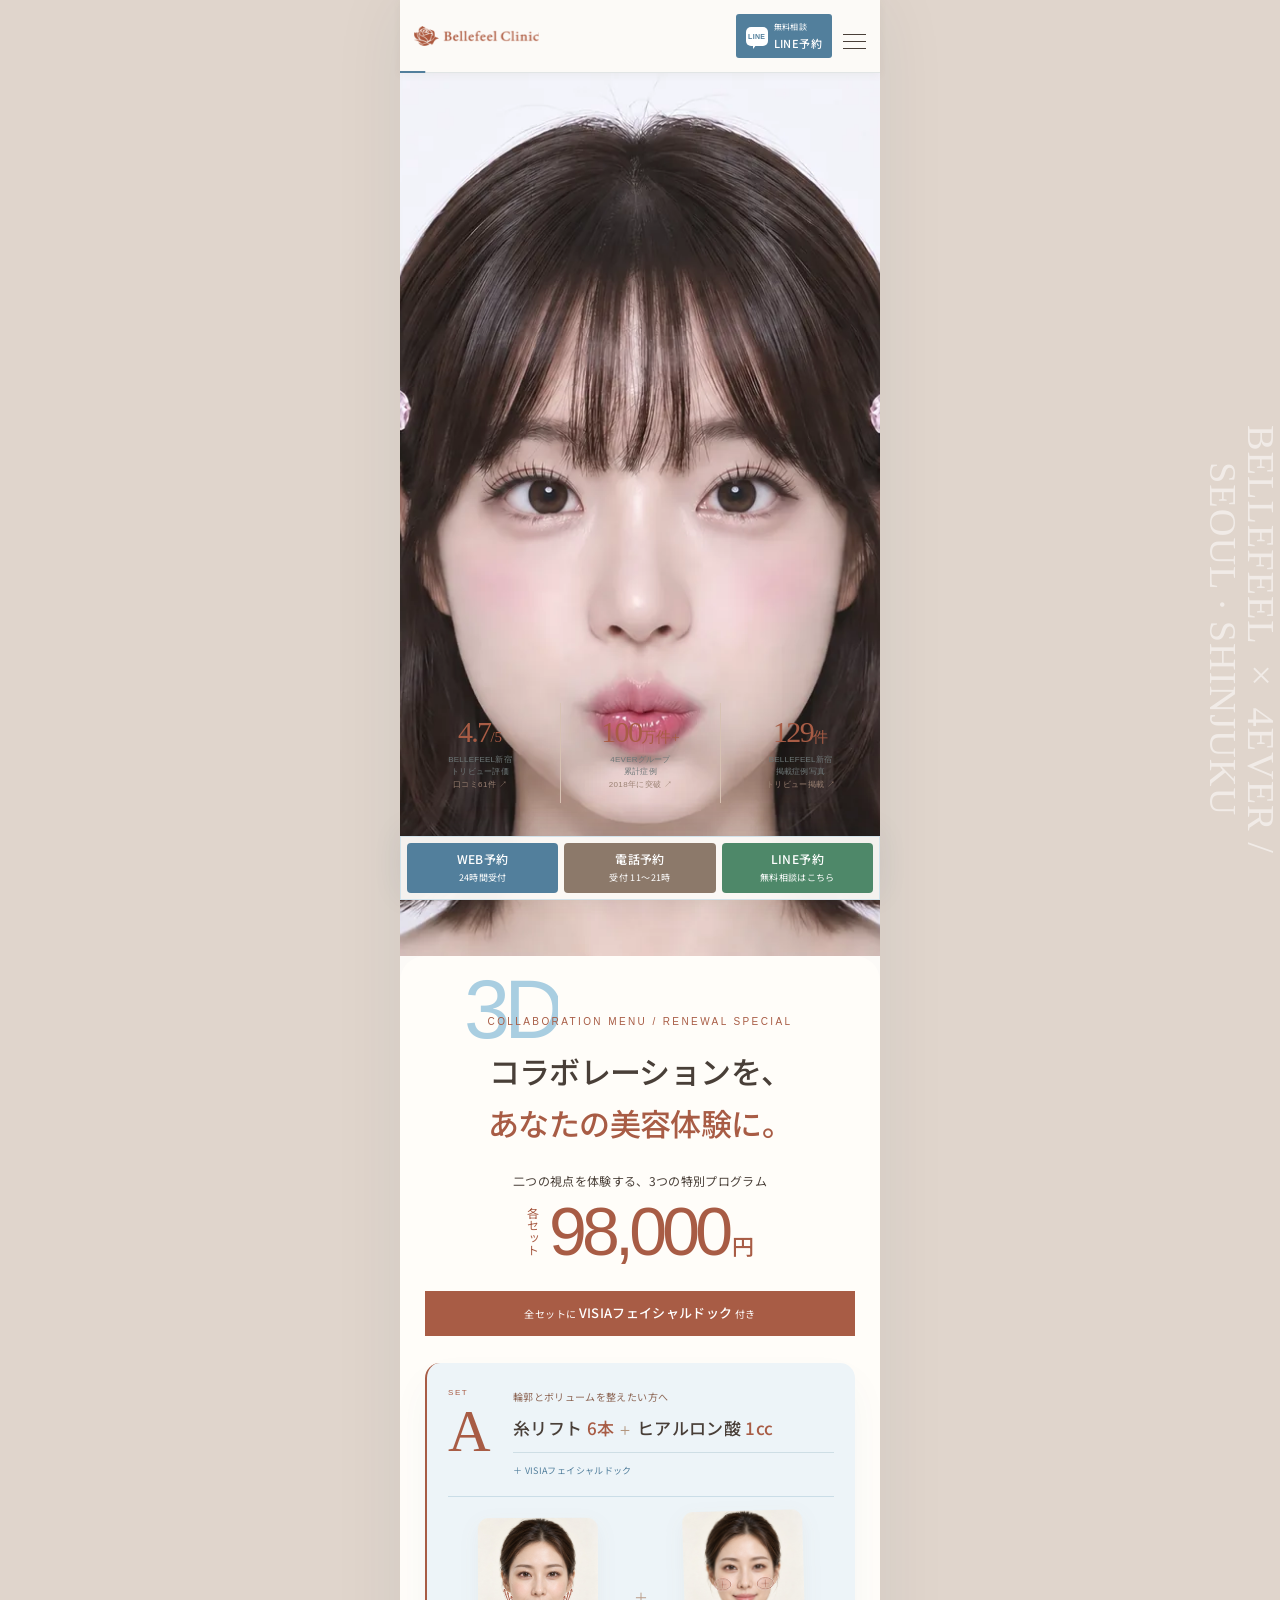
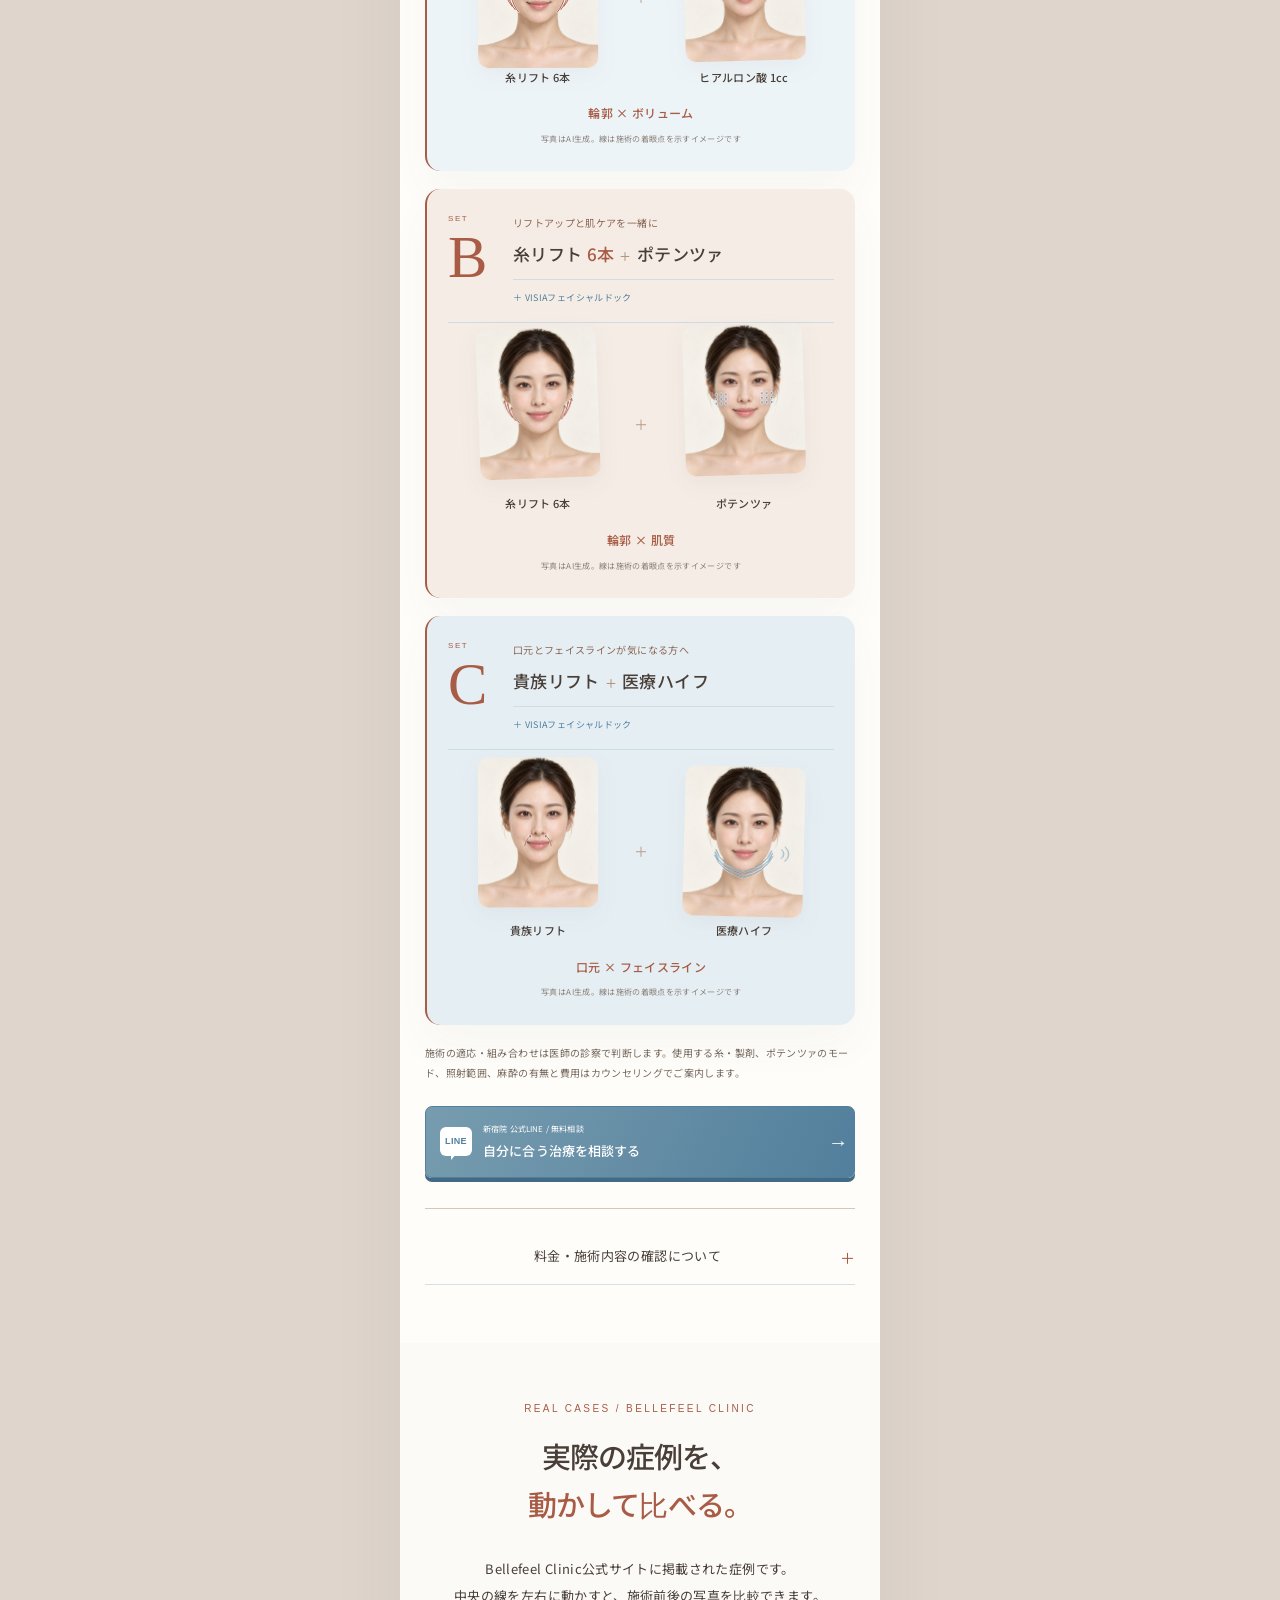
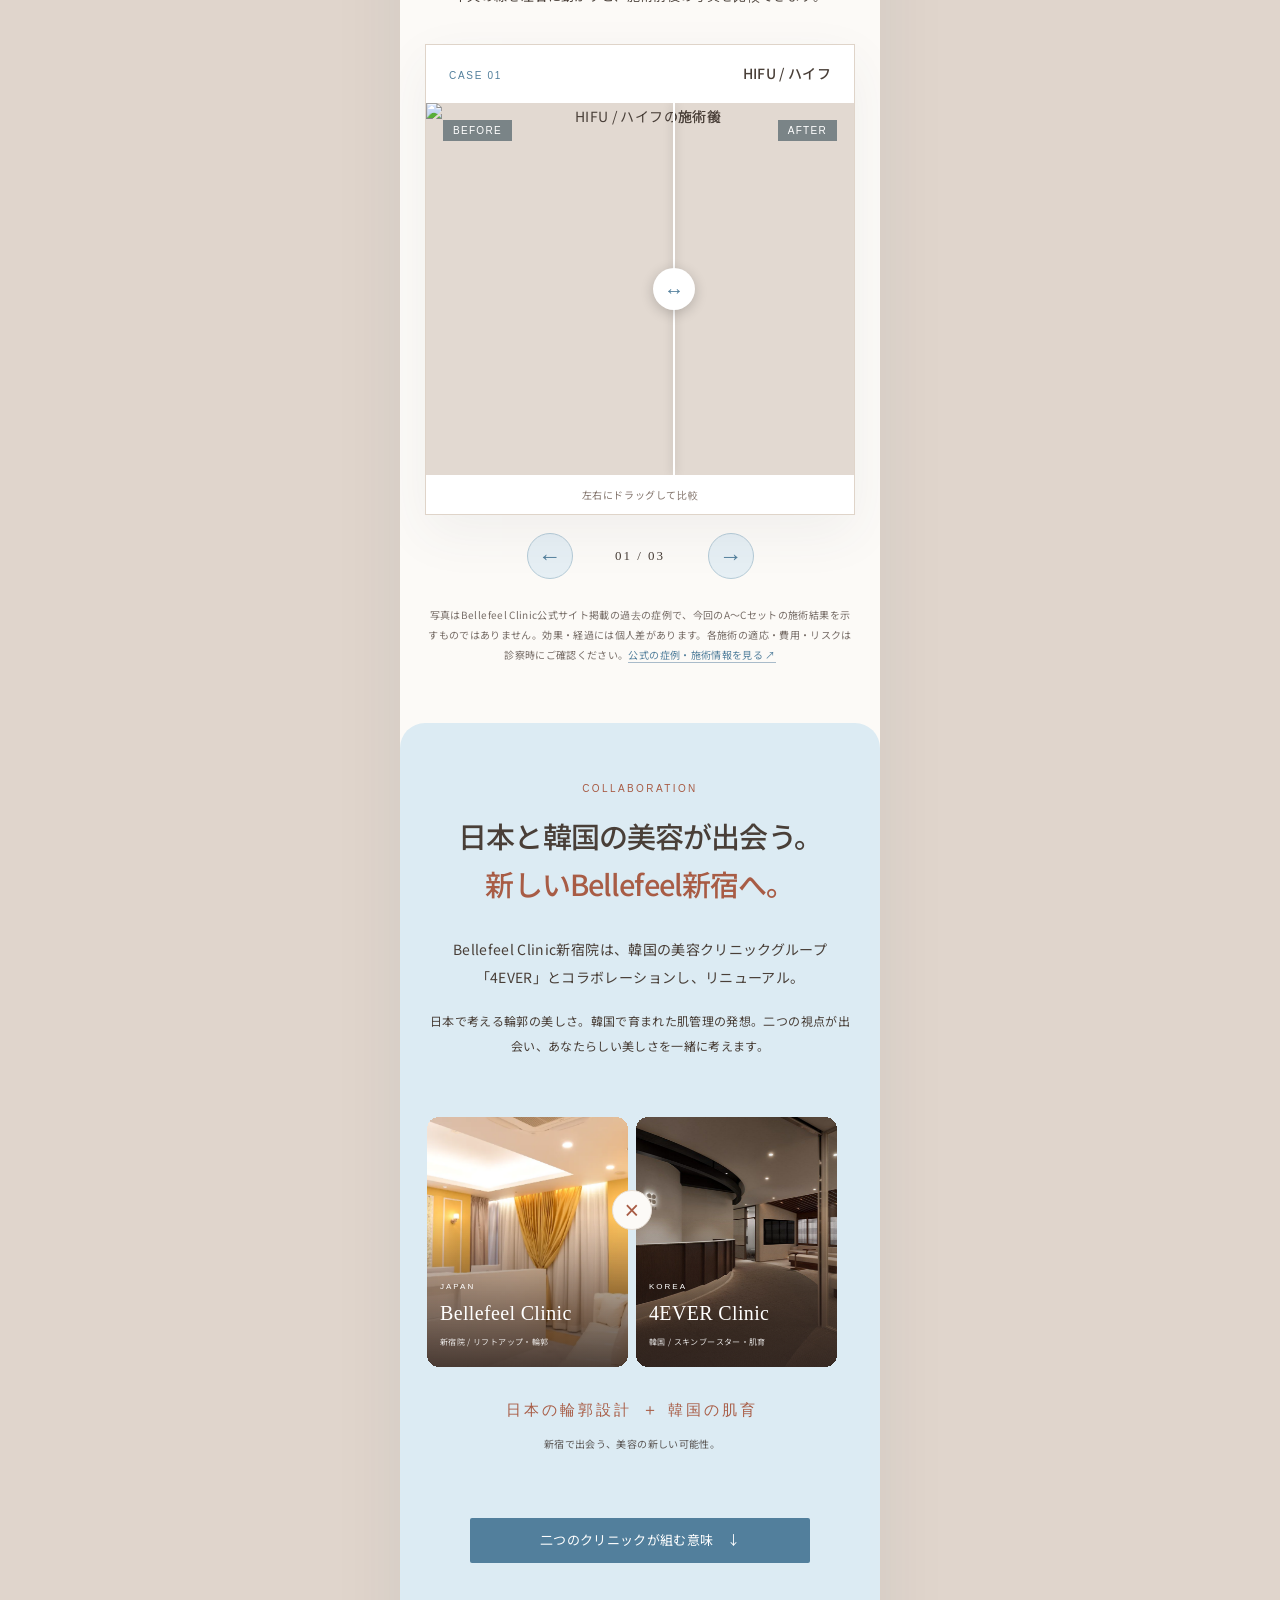
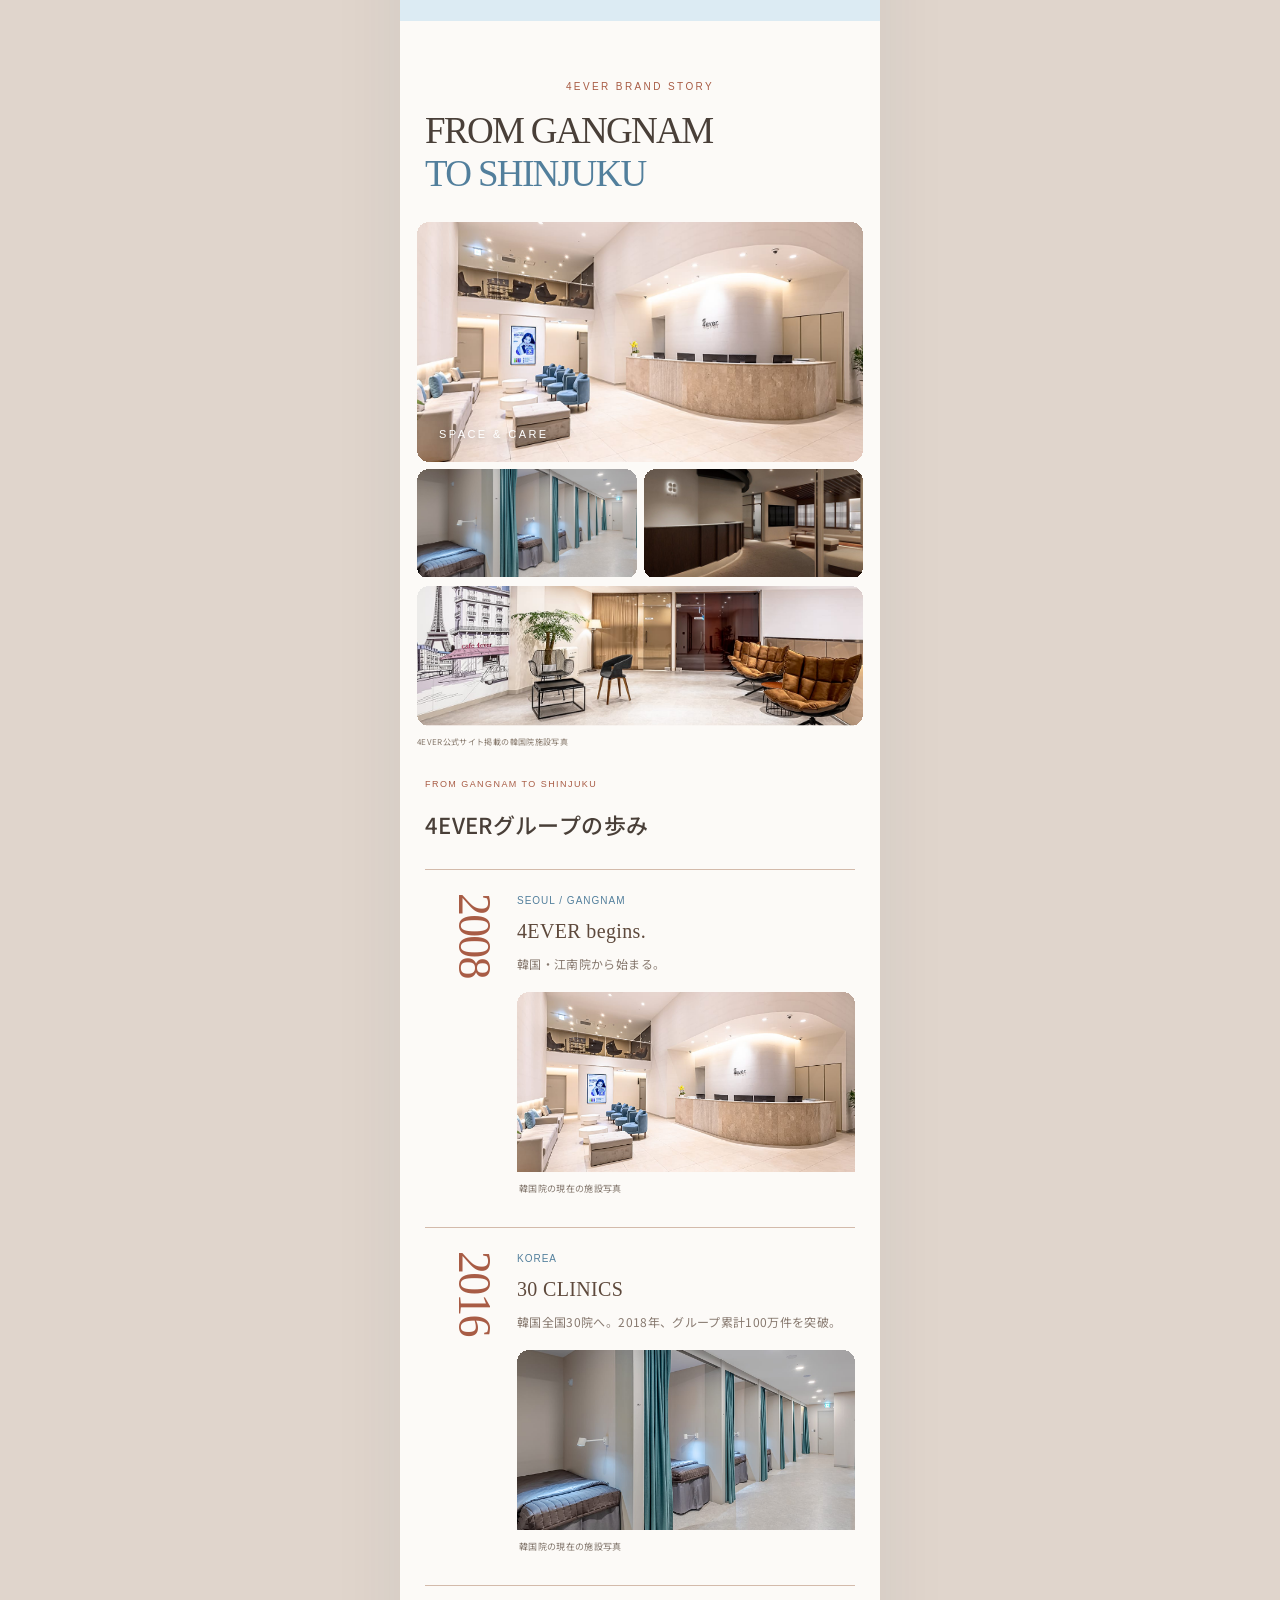
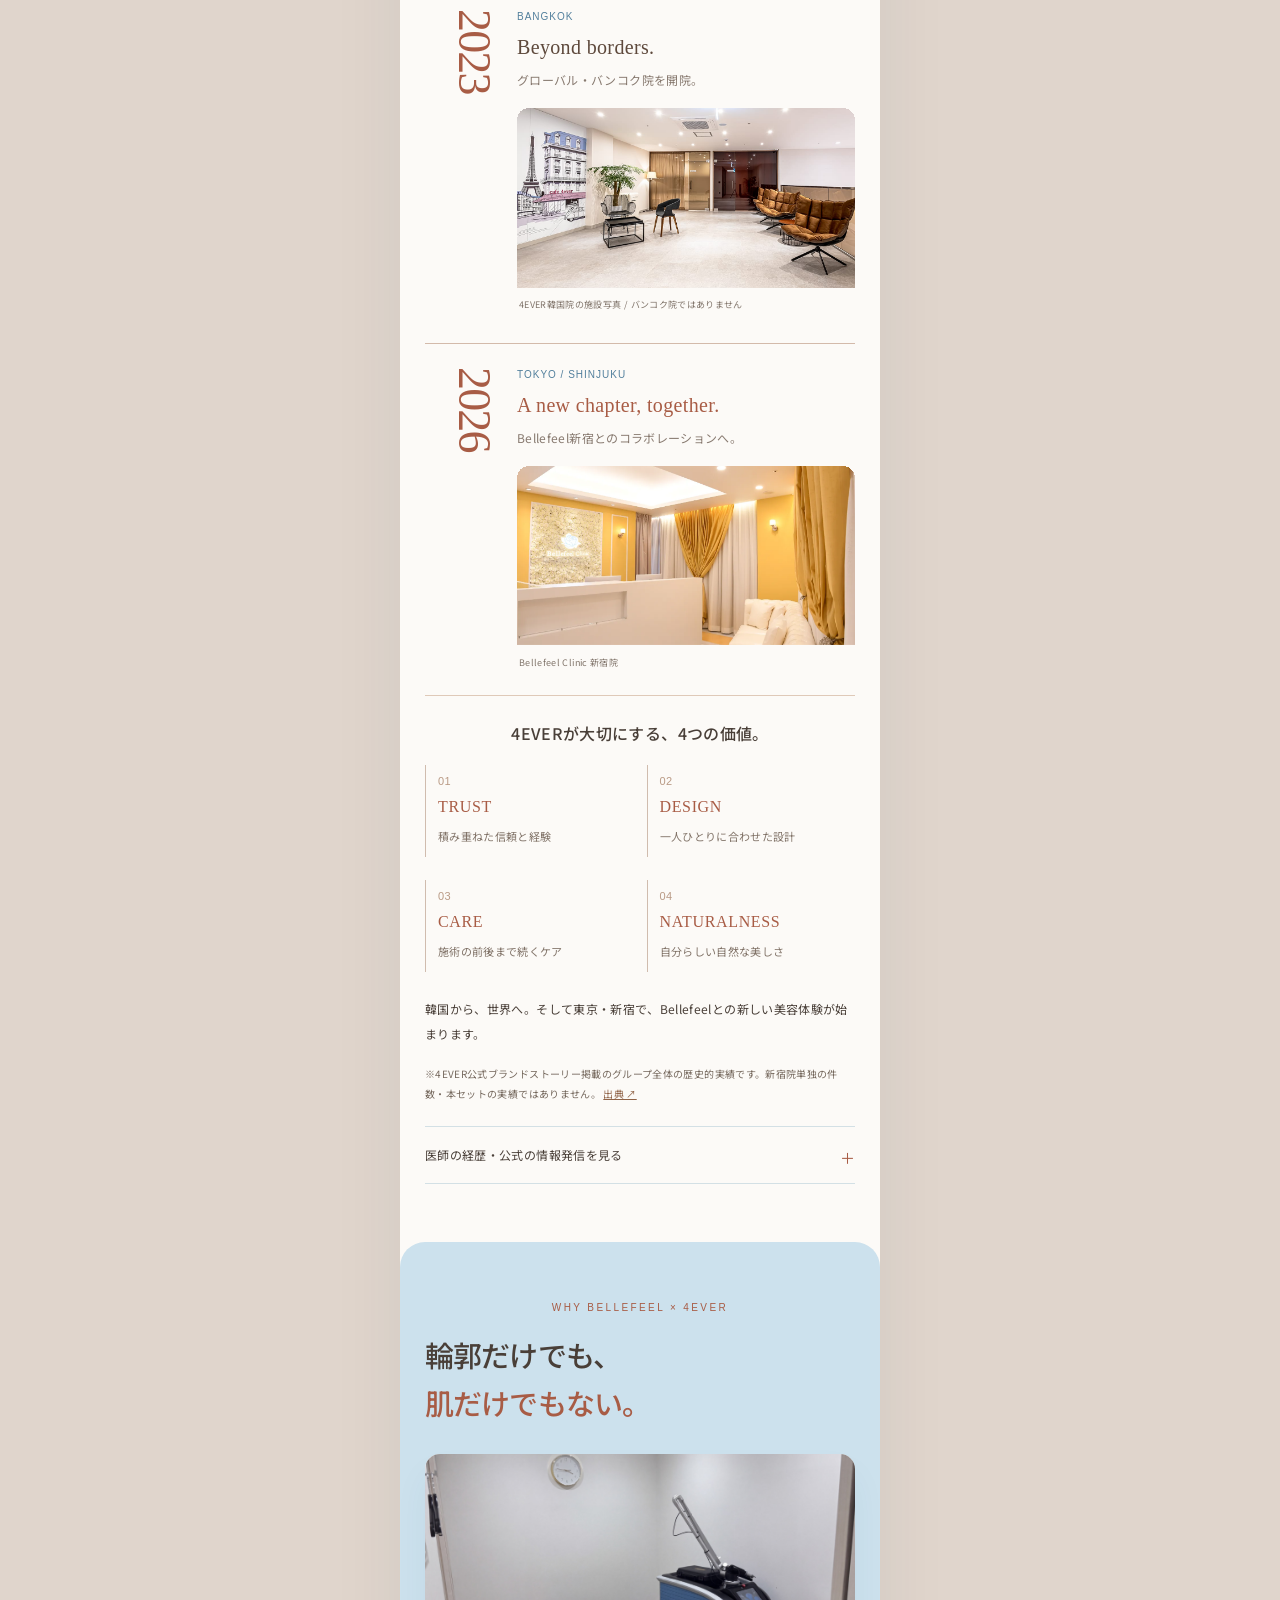
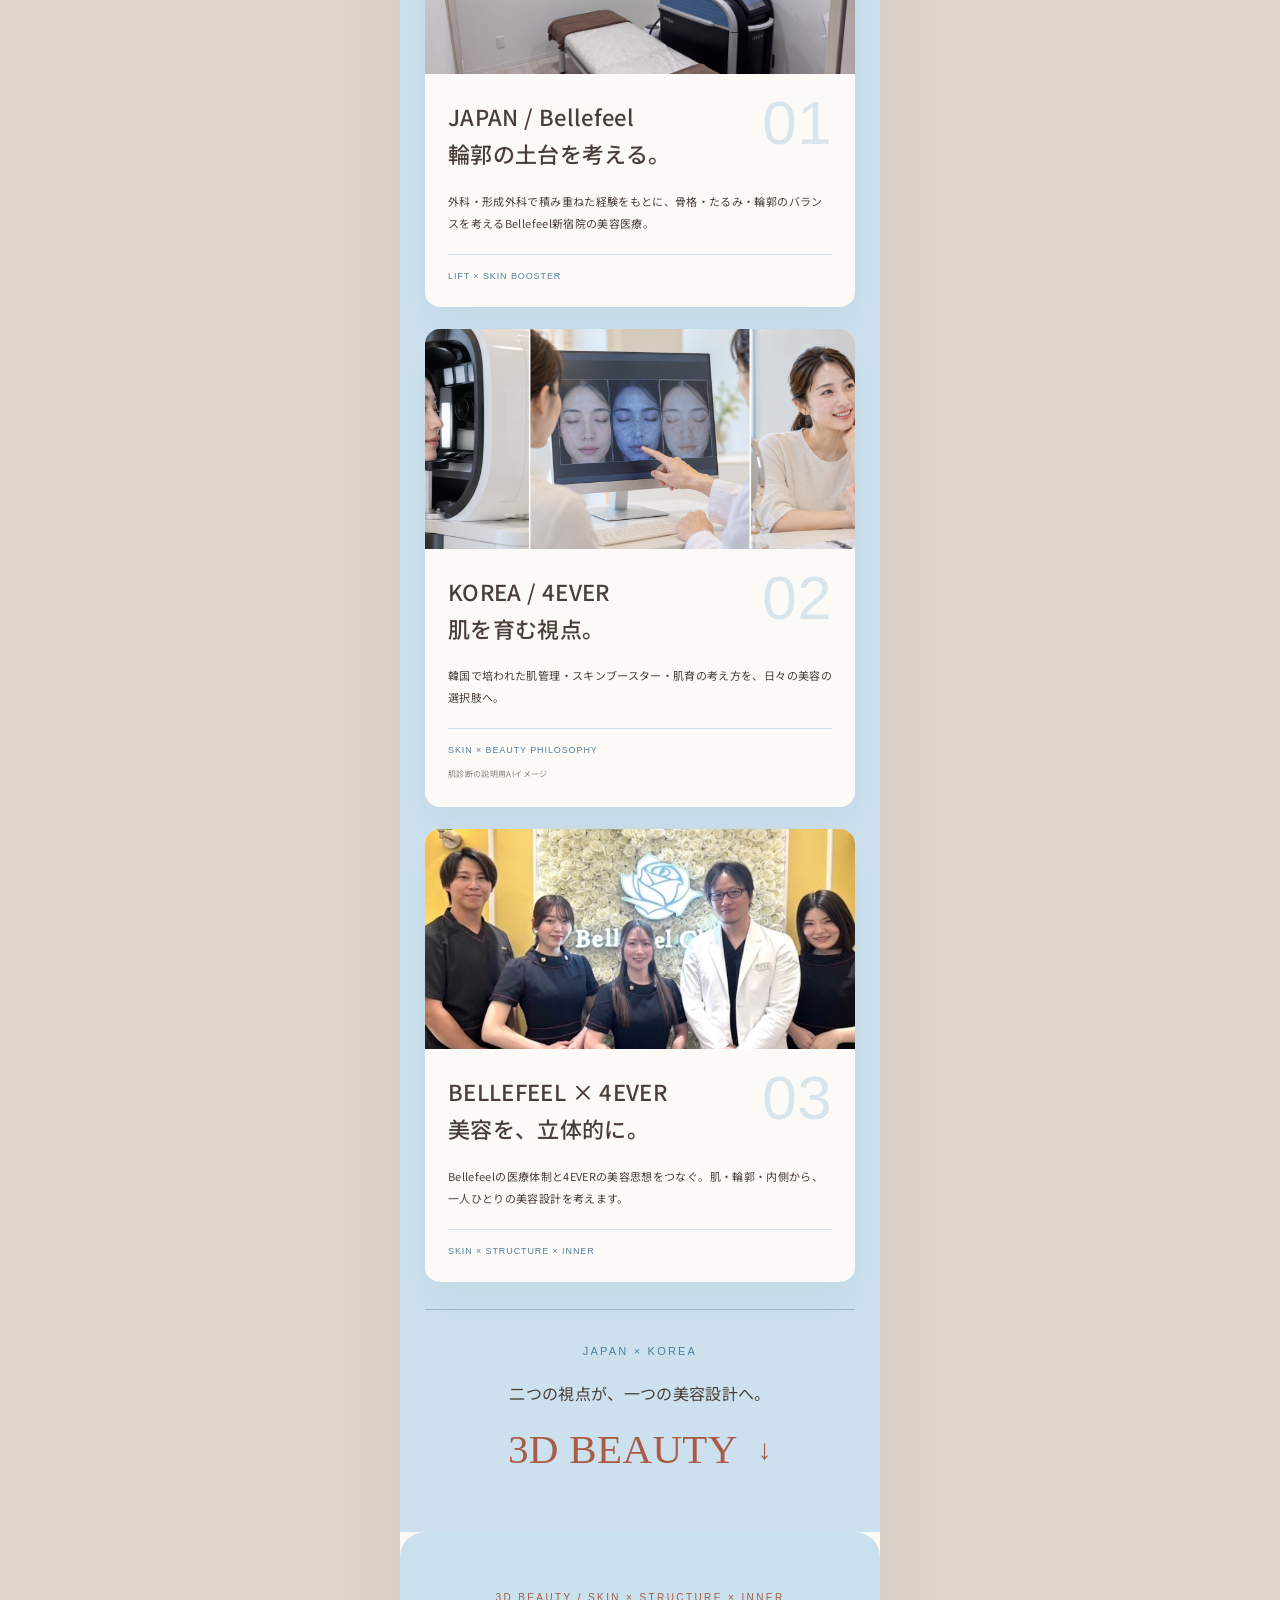
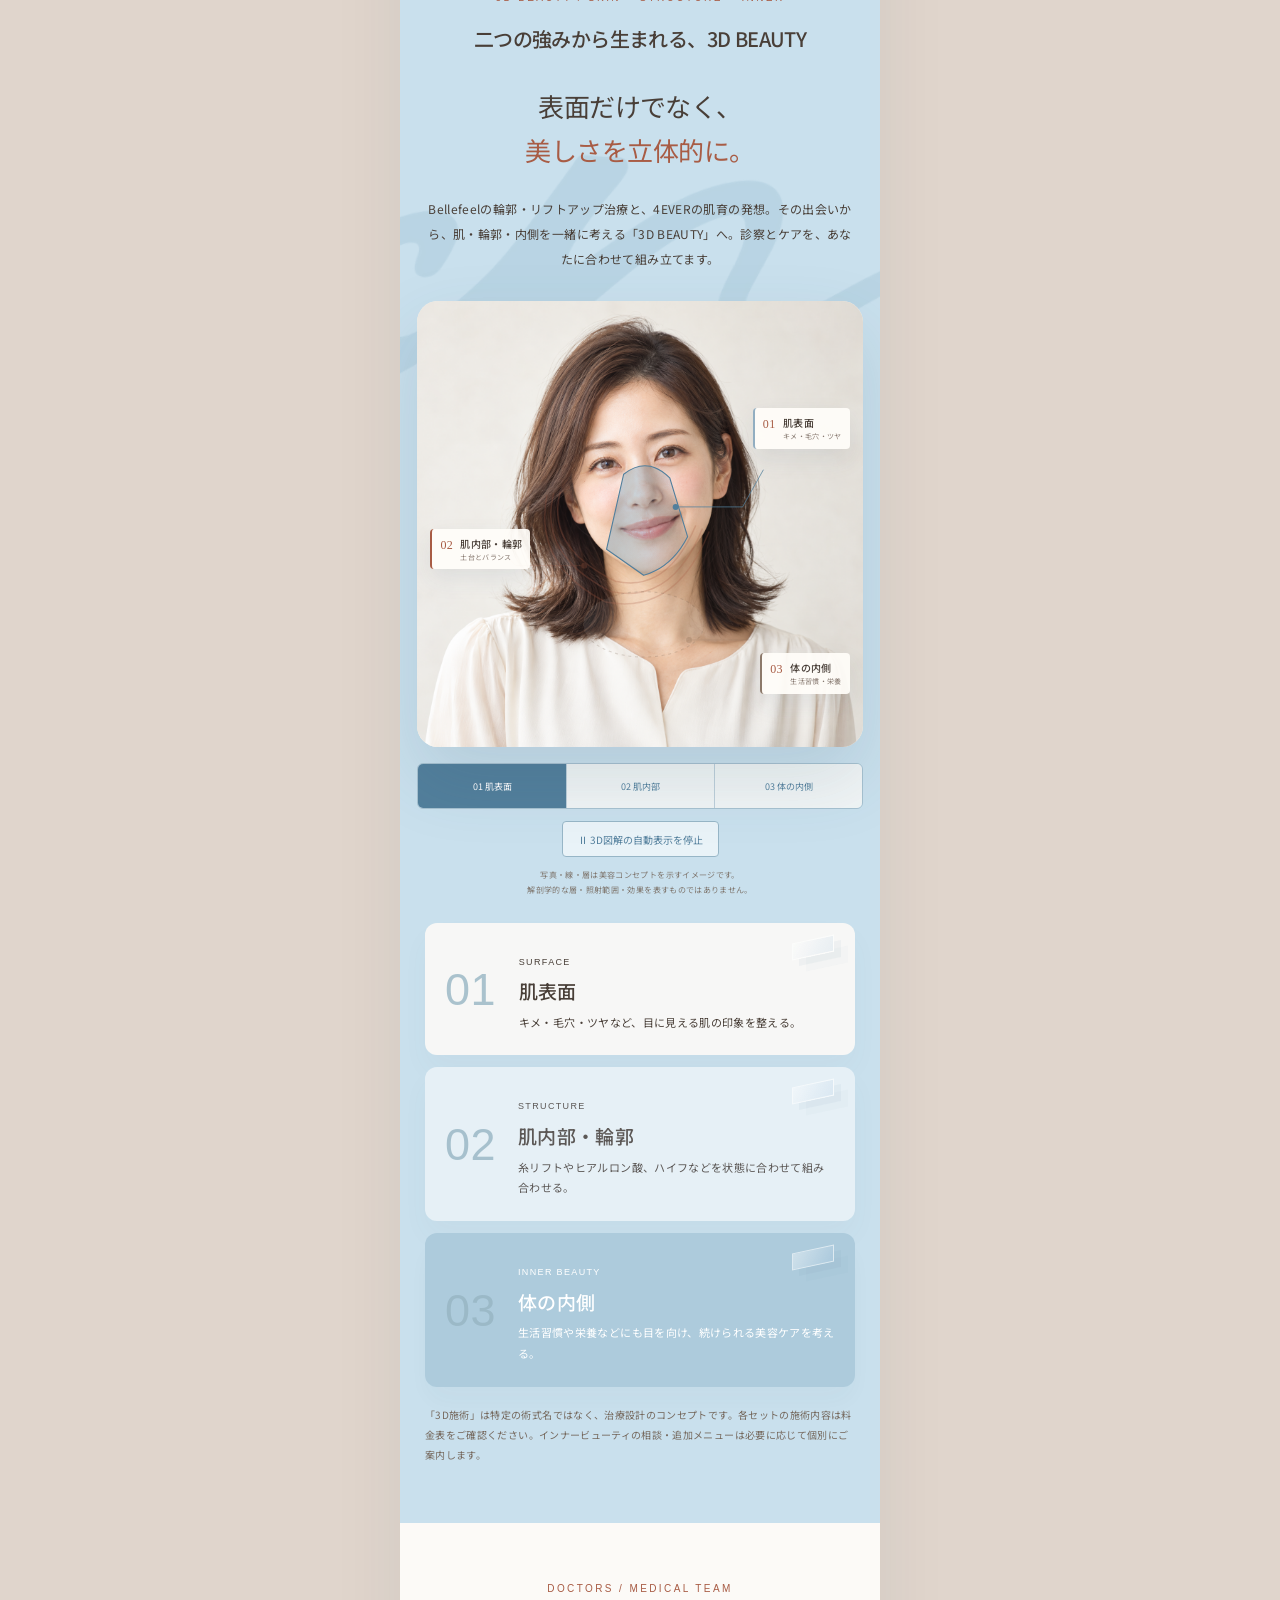
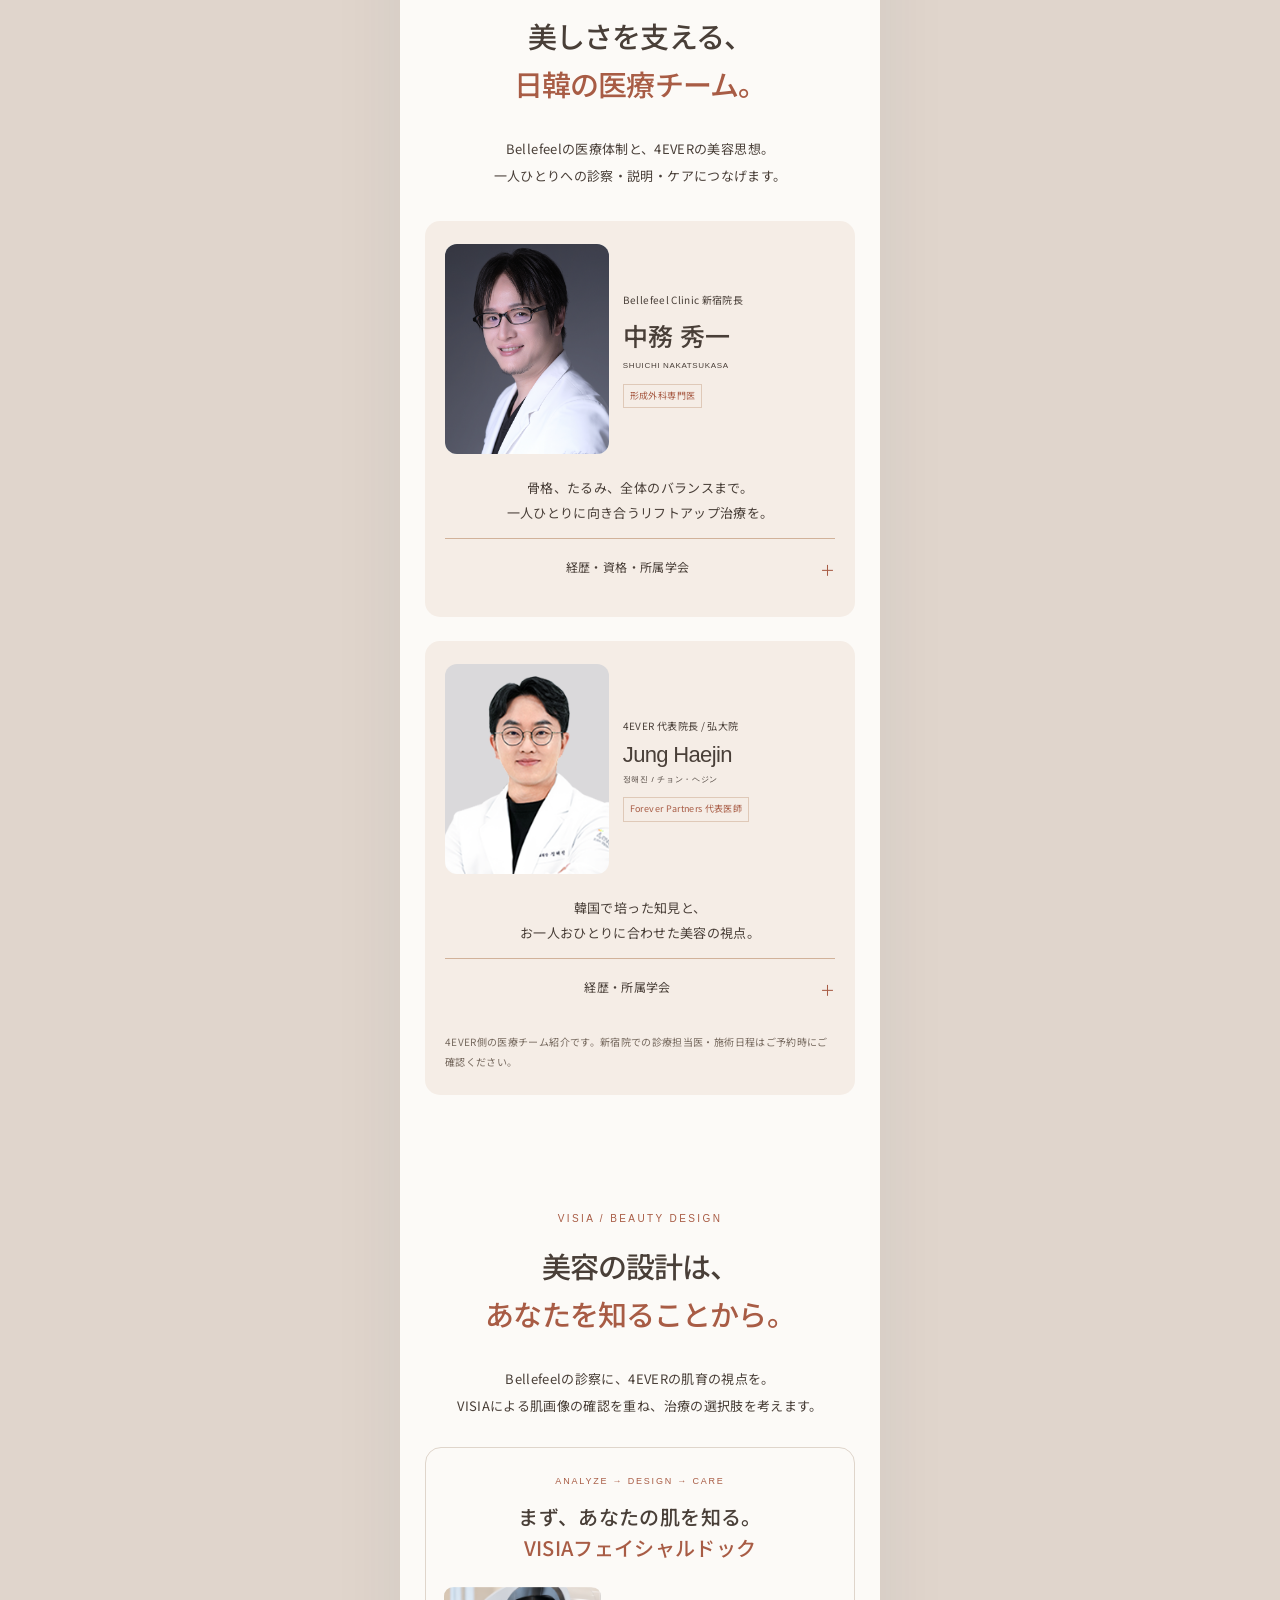
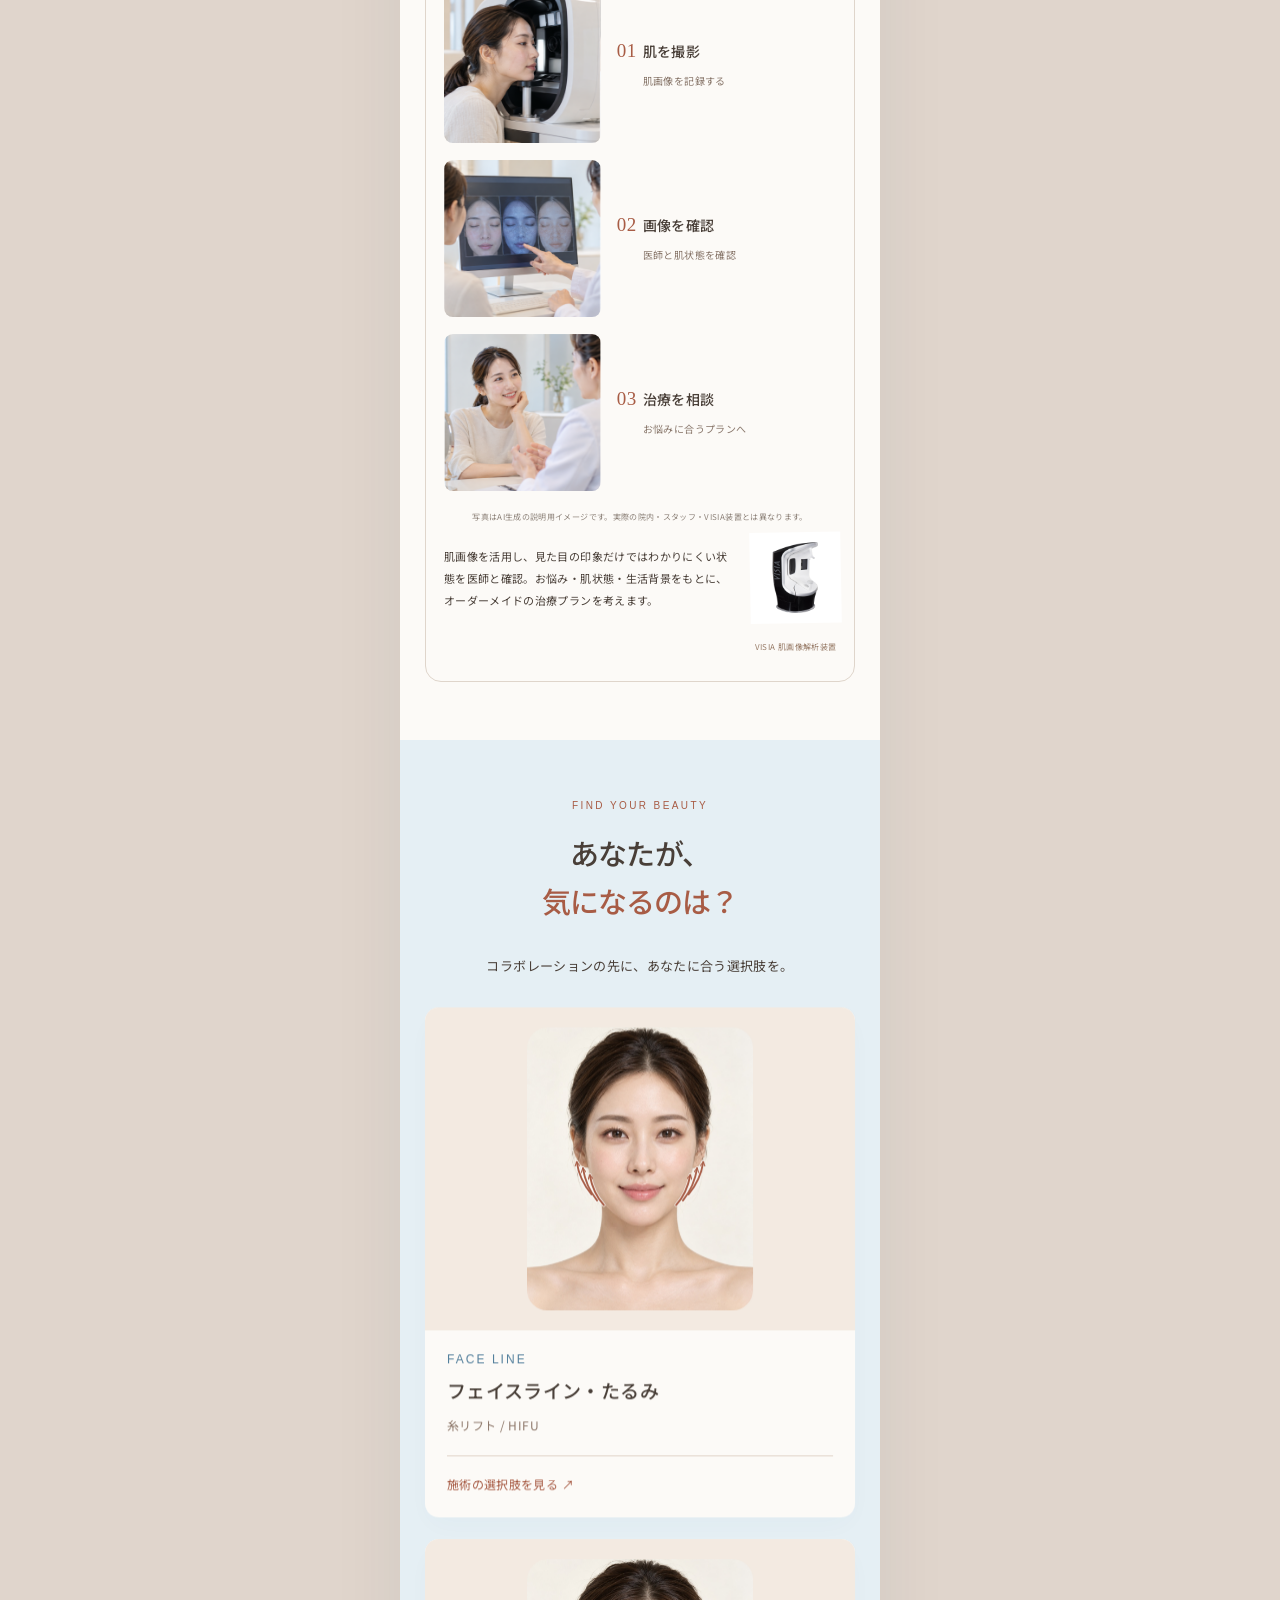
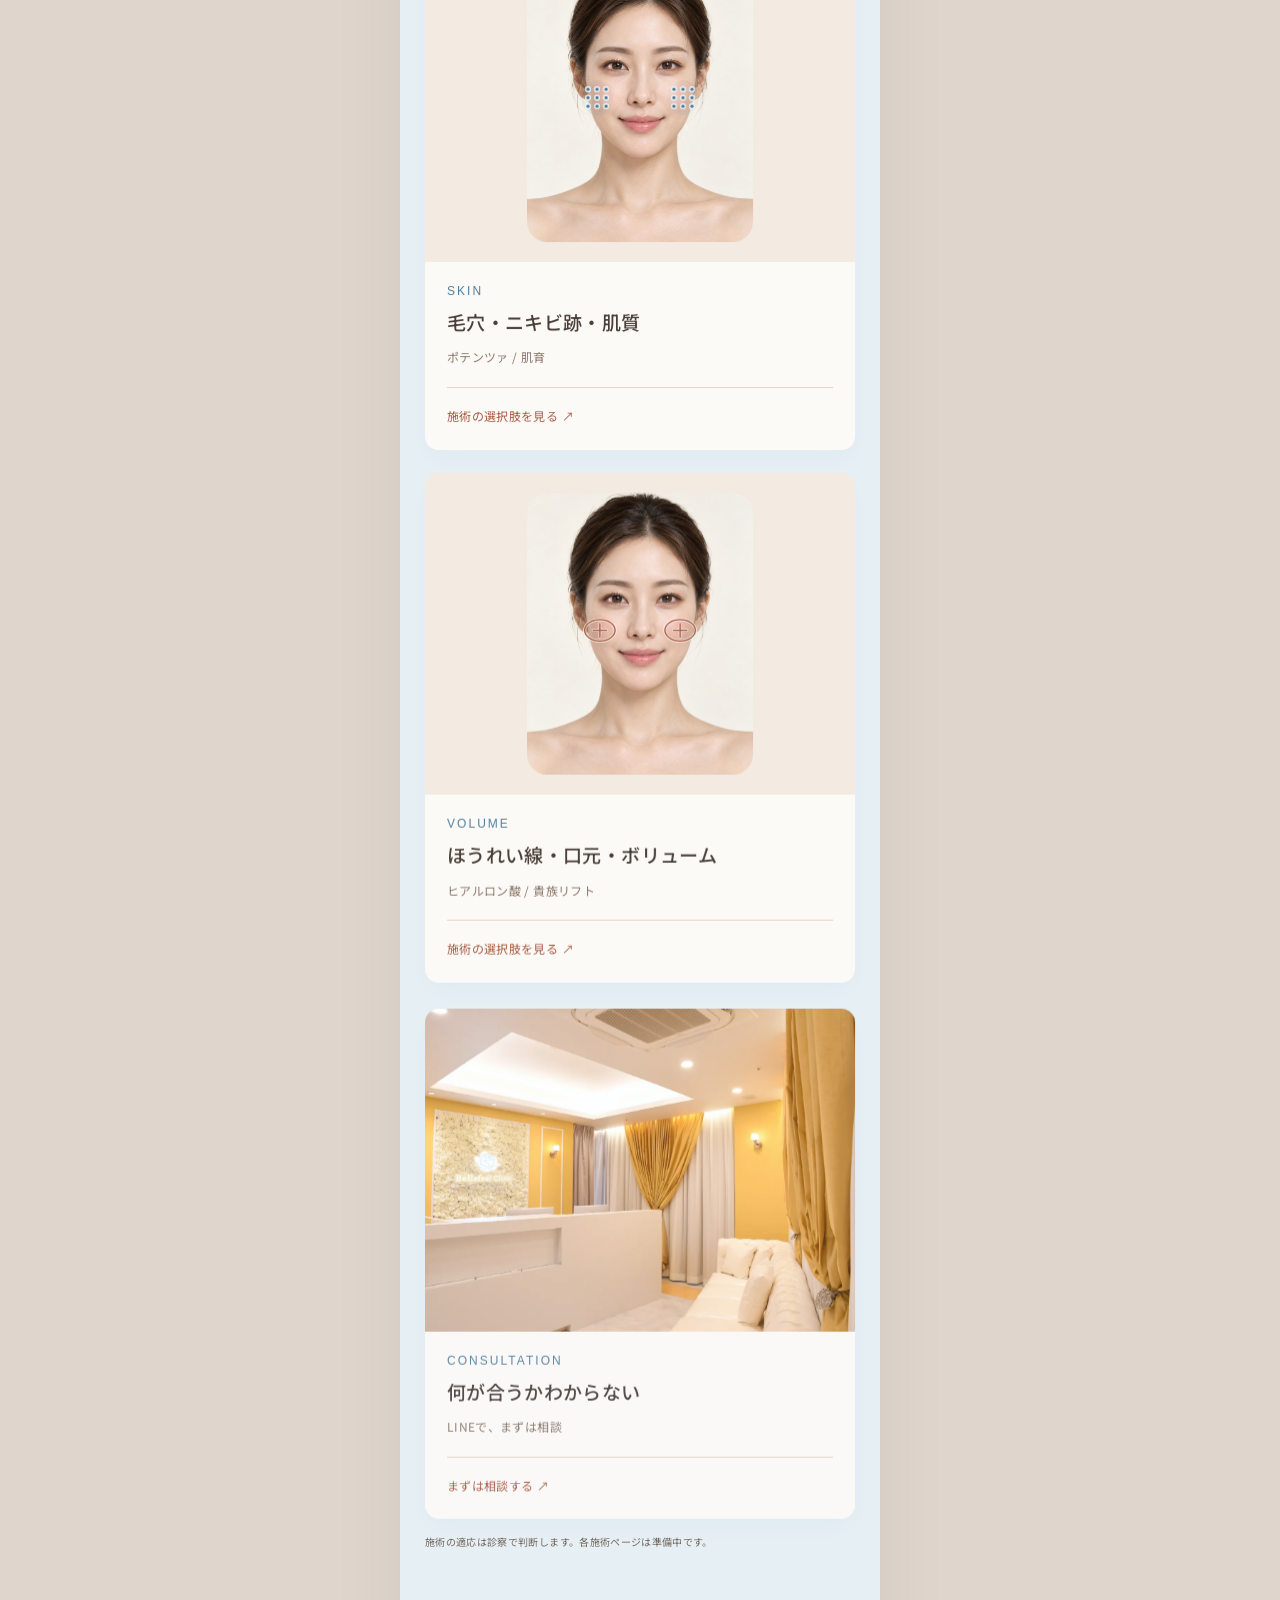
==== commit 03b77776: "Lead with collaboration offer, verified proof and real cases" ====
--- a/index.html
+++ b/index.html
@@ -8,33 +8,32 @@
 <meta content="#f5ede6" name="theme-color"/>
 <link href="noto.css?v=21" rel="stylesheet"/><link href="lp.css?v=12" rel="stylesheet"/>
 <link href="editorial.css?v=12" rel="stylesheet"/>
-<link href="rich-v13.css?v=13" rel="stylesheet"/><link href="motion-v14.css?v=18" rel="stylesheet"/><link rel="stylesheet" href="brand-v21.css?v=28"/><link rel="stylesheet" href="refinement-v27.css?v=3"/><link rel="stylesheet" href="hero-v32.css?v=2"/></head>
+<link href="rich-v13.css?v=13" rel="stylesheet"/><link href="motion-v14.css?v=18" rel="stylesheet"/><link rel="stylesheet" href="brand-v21.css?v=28"/><link rel="stylesheet" href="refinement-v27.css?v=3"/><link rel="stylesheet" href="hero-v32.css?v=2"/><link rel="stylesheet" href="hero-v34.css?v=1"/></head>
 <body>
 <header class="header"><a aria-label="Bellefeel Clinic 新宿 トップ" class="brand" href="#top"><img alt="Bellefeel Clinic" src="logo.svg"/></a><a aria-label="新宿院の公式LINEで無料相談・予約" class="head-reserve line-link" href="https://s.lmes.jp/landing-qr/2005005664-KqWeMrqA?uLand=kCD6br" rel="noopener" target="_blank"><span aria-hidden="true" class="line-mini">LINE</span><span><small>無料相談</small><b>LINE予約</b></span></a><button aria-controls="navigation" aria-expanded="false" aria-label="メニューを開く" class="menu-button"><span></span><span></span><span></span></button><div aria-hidden="true" class="reading-progress"><span></span></div></header>
 <div class="overlay" hidden=""></div>
 <nav aria-label="ページ内メニュー" class="navigation" id="navigation" inert=""><p>Bellefeel × 4EVER</p><a href="#renewal">コラボレーション<span>→</span></a><a href="#heritage">4EVERの歩み<span>→</span></a><a href="#about">3D BEAUTY<span>→</span></a><a href="#sets">特別メニュー<span>→</span></a><a href="#real-cases">症例比較<span>→</span></a><a href="#doctor">医療チーム<span>→</span></a><a href="#visia">肌診断・美容設計<span>→</span></a><a href="#find-beauty">自分に合う美容を探す<span>→</span></a><a href="#clinic">新宿院アクセス<span>→</span></a><a href="#consultation">まずは相談する<span>→</span></a></nav>
 <main class="lp-content" id="top">
-<section aria-labelledby="hero-title" class="hero hero-v32">
+<section aria-labelledby="hero-title" class="hero hero-v34">
   <div class="hero-headline">
-    <small>SEOUL × TOKYO / A NEW CHAPTER</small>
-    <h1 id="hero-title"><span>韓国美容と、</span><br/><span>日本の美容医療が</span><br/><span>新宿で出会う。</span></h1>
-    <p>BELLEFEEL CLINIC × 4EVER CLINIC</p>
+    <p class="hero-english">SEOUL BEAUTY,<span>NOW IN SHINJUKU.</span></p>
+    <h1 id="hero-title"><span>韓国美容と、</span><br/><span>日本の美容医療が出会う。</span></h1>
+    <p class="hero-partners">BELLEFEEL CLINIC × 4EVER CLINIC</p>
   </div>
   <div class="hero-stage">
-    <img class="hero-model" alt="美容コンセプトを表現したAI生成の女性モデル" src="[data-uri]" fetchpriority="high" decoding="async"/>
-    <div class="hero-proof-stack" aria-label="クリニックに関する実績">
-      <div class="hero-proof-item"><small>BELLEFEEL 新宿<br/>トリビュー口コミ評価</small><strong>4.7<em>/5</em></strong><span>口コミ61件・2026年10月6日確認<br/><a href="https://tribeau.jp/clinics/4863" target="_blank" rel="noopener">評価を見る ↗</a></span></div>
-      <div class="hero-proof-item group-proof"><small>4EVERグループ<br/>累計症例実績</small><strong>100<em>万件</em></strong><span>2018年に突破したグループ実績<br/><a href="https://www.4-ever.co.kr/ja/brand" target="_blank" rel="noopener">公式の歩みを見る ↗</a></span></div>
-    </div>
-    <div class="hero-stage-tag">KOREA × JAPAN <b>輪郭から、肌まで。<br/>美しさを立体的に。</b></div>
-    <p class="hero-stage-note">※人物はAI生成のコンセプトイメージです。</p>
+    <img class="hero-model" alt="韓国美容を表現したAI加工の女性モデル" src="hero-neutral-v31.webp" fetchpriority="high" decoding="async"/>
+    <img class="hero-model-glance" alt="" aria-hidden="true" src="hero-glance-v31.webp" decoding="async"/>
+    <img class="hero-model-blink" alt="" aria-hidden="true" src="hero-blink-v31.webp" decoding="async"/>
+    <span class="hero-stage-tag">韓国の肌育 × 日本の輪郭設計</span>
+    <p class="hero-stage-note">※人物はAI加工のコンセプトイメージです。</p>
   </div>
-  <div class="hero-next"><span>コラボレーションから生まれる美容体験</span><a href="#renewal">STORY を見る ↓</a></div>
+  <div class="hero-stats" aria-label="クリニックとグループの実績">
+    <a href="https://tribeau.jp/clinics/4863" target="_blank" rel="noopener"><strong>4.7<em>/5</em></strong><small>BELLEFEEL新宿<br/>トリビュー評価</small><span>口コミ61件 ↗</span></a>
+    <a href="https://www.4-ever.co.kr/ja/brand" target="_blank" rel="noopener"><strong>100<em>万件+</em></strong><small>4EVERグループ<br/>累計症例</small><span>2018年に突破 ↗</span></a>
+    <a href="https://tribeau.jp/clinics/4863/case_reports" target="_blank" rel="noopener"><strong>129<em>件</em></strong><small>BELLEFEEL新宿<br/>掲載症例写真</small><span>トリビュー掲載 ↗</span></a>
+  </div>
+  <div class="hero-campaign"><small>RENEWAL SPECIAL / COLLABORATION MENU</small><b>輪郭と肌を考える、<br/>A・B・Cの特別セット</b><strong>98,000<em>円</em></strong><a href="#sets">3つのメニューを見る ↗</a><p>各セットにVISIAフェイシャルドック付き。内容・適応は診察時にご確認ください。</p></div>
 </section>
-<section class="renewal section-pad" id="renewal"><p class="eyebrow">COLLABORATION</p><h2 class="section-title"><span class="motion-heading-line">日本と韓国の美容が出会う。</span><br/><span class="motion-heading-line"><em>新しいBellefeel新宿へ。</em></span></h2><p class="lead">Bellefeel Clinic新宿院は、韓国の美容クリニックグループ「4EVER」とコラボレーションし、リニューアル。</p><p class="text">日本で考える輪郭の美しさ。韓国で育まれた肌管理の発想。二つの視点が出会い、あなたらしい美しさを一緒に考えます。</p><div class="cross-panel cross-photo"><article class="partner-japan"><img alt="Bellefeel Clinic 新宿院の実際の受付" class="" decoding="async" loading="lazy" src="shinjuku-interior.webp"/><div class="partner-overlay"><span>JAPAN</span><b>Bellefeel Clinic</b><small>新宿院 / リフトアップ・輪郭</small></div></article><i aria-hidden="true" class="partner-cross">×</i><article class="partner-korea"><img alt="4EVER公式サイト掲載の韓国院の受付" class="" decoding="async" loading="lazy" src="forever-facility-3.jpg"/><div class="partner-overlay"><span>KOREA</span><b>4EVER Clinic</b><small>韓国 / スキンブースター・肌育</small></div></article><div class="partner-bridge"><span>日本の輪郭設計</span><b>＋</b><span>韓国の肌育</span><strong>新宿で出会う、美容の新しい可能性。</strong></div></div><a class="reason-pill" href="#reason">二つのクリニックが組む意味 <span>↓</span></a></section>
-<section class="heritage section-pad" id="heritage"><p class="eyebrow">4EVER BRAND STORY</p><h2 class="section-title"><span class="motion-heading-line">FROM GANGNAM</span><br/><span class="motion-heading-line"><em>TO SHINJUKU</em></span></h2><figure class="heritage-mosaic"><div class="mosaic-main"><img alt="4EVER公式サイト掲載の韓国院の院内空間" class="" decoding="async" loading="lazy" src="room.jpg"/><span>SPACE &amp; CARE</span></div><div><img alt="4EVER韓国院の施設写真" class="" decoding="async" loading="lazy" src="forever-facility-2.jpg"/></div><div><img alt="4EVER韓国院の受付・待合" class="" decoding="async" loading="lazy" src="forever-facility-3.jpg"/></div><div><img alt="4EVER韓国院の院内写真" class="" decoding="async" loading="lazy" src="forever-facility-4.jpg"/></div><figcaption>4EVER公式サイト掲載の韓国院施設写真</figcaption></figure><div class="brand-story"><p class="story-kicker">FROM GANGNAM TO SHINJUKU</p><h3>4EVERグループの歩み</h3><ol class="brand-timeline journey-timeline"><li class="journey-chapter"><span>2008</span><div><p class="journey-city">SEOUL / GANGNAM</p><h4>4EVER begins.</h4><p>韓国・江南院から始まる。</p><figure><img src="room.jpg" alt="4EVER公式掲載の韓国院空間" loading="lazy" decoding="async"/><figcaption>韓国院の現在の施設写真</figcaption></figure></div></li><li class="journey-chapter"><span>2016</span><div><p class="journey-city">KOREA</p><h4>30 CLINICS</h4><p>韓国全国30院へ。2018年、グループ累計100万件を突破。</p><figure><img src="forever-facility-2.jpg" alt="4EVER公式掲載の韓国院施設" loading="lazy" decoding="async"/><figcaption>韓国院の現在の施設写真</figcaption></figure></div></li><li class="journey-chapter"><span>2023</span><div><p class="journey-city">BANGKOK</p><h4>Beyond borders.</h4><p>グローバル・バンコク院を開院。</p><figure><img src="forever-facility-4.jpg" alt="4EVER公式掲載の施設イメージ" loading="lazy" decoding="async"/><figcaption>4EVER韓国院の施設写真 / バンコク院ではありません</figcaption></figure></div></li><li class="journey-chapter"><span>2026</span><div><p class="journey-city">TOKYO / SHINJUKU</p><h4>A new chapter, together.</h4><p>Bellefeel新宿とのコラボレーションへ。</p><figure><img src="shinjuku-interior.webp" alt="Bellefeel Clinic新宿院の受付" loading="lazy" decoding="async"/><figcaption>Bellefeel Clinic 新宿院</figcaption></figure></div></li></ol></div><div class="philosophy"><h3>4EVERが大切にする、4つの価値。</h3><div><article><span>01</span><b>TRUST</b><p>積み重ねた信頼と経験</p></article><article><span>02</span><b>DESIGN</b><p>一人ひとりに合わせた設計</p></article><article><span>03</span><b>CARE</b><p>施術の前後まで続くケア</p></article><article><span>04</span><b>NATURALNESS</b><p>自分らしい自然な美しさ</p></article></div></div><p class="text">韓国から、世界へ。そして東京・新宿で、Bellefeelとの新しい美容体験が始まります。</p><p class="source-note">※4EVER公式ブランドストーリー掲載のグループ全体の歴史的実績です。新宿院単独の件数・本セットの実績ではありません。 <a href="https://www.4-ever.co.kr/ja/brand" rel="noopener" target="_blank">出典 ↗</a></p><details class="evidence"><summary>医師の経歴・公式の情報発信を見る</summary><p>中務院長の経歴・資格と、4EVERの医療チーム・施設・ブランドの歩みを、それぞれの公式サイトでご確認いただけます。</p><a href="https://bellefeelclinic.com/doctors/nakatsukasa/" rel="noopener" target="_blank">中務院長の公式プロフィール ↗</a><a href="https://www.4-ever.co.kr/ja/brand" rel="noopener" target="_blank">4EVERの医療チーム・ブランド紹介 ↗</a><a href="https://gn.4-ever.co.kr/ja/insight/videos" rel="noopener" target="_blank">4EVERの公式動画・施術情報 ↗</a></details></section>
-<section class="reasons section-pad" id="reason"><p class="eyebrow">WHY BELLEFEEL × 4EVER</p><h2 class="section-title"><span class="motion-heading-line">輪郭だけでも、</span><br/><span class="motion-heading-line"><em>肌だけでもない。</em></span></h2><article class="reason-card"><img alt="新宿院の実際の施術室" class="reason-photo" decoding="async" loading="lazy" src="shinjuku-treatment-room.jpeg"/><span class="number">01</span><h3>JAPAN / Bellefeel<br/>輪郭の土台を考える。</h3><p>外科・形成外科で積み重ねた経験をもとに、骨格・たるみ・輪郭のバランスを考えるBellefeel新宿院の美容医療。</p><div class="reason-keyword">LIFT × SKIN BOOSTER</div></article><article class="reason-card"><img alt="肌画像を確認するAI生成の説明用イメージ" class="reason-photo diagnosis-reason" decoding="async" loading="lazy" src="diagnosis-flow-v12.png"/><span class="number">02</span><h3>KOREA / 4EVER<br/>肌を育む視点。</h3><p>韓国で培われた肌管理・スキンブースター・肌育の考え方を、日々の美容の選択肢へ。</p><div class="reason-keyword">SKIN × BEAUTY PHILOSOPHY</div><small class="reason-image-note">肌診断の説明用AIイメージ</small></article><article class="reason-card"><img alt="Bellefeel Clinic 新宿院のスタッフ" class="reason-photo" decoding="async" loading="lazy" src="shinjuku-team.jpg"/><span class="number">03</span><h3>BELLEFEEL × 4EVER<br/>美容を、立体的に。</h3><p>Bellefeelの医療体制と4EVERの美容思想をつなぐ。肌・輪郭・内側から、一人ひとりの美容設計を考えます。</p><div class="reason-keyword">SKIN × STRUCTURE × INNER</div></article><div class="story-bridge"><span>JAPAN × KOREA</span><p>二つの視点が、一つの美容設計へ。</p><a href="#about">3D BEAUTY <span>↓</span></a></div></section>
-<section class="about section-pad" id="about"><p class="eyebrow">3D BEAUTY / SKIN × STRUCTURE × INNER</p><h2 class="section-title"><span class="motion-heading-line">二つの強みから生まれる、3D BEAUTY</span></h2><p class="about-catch"><span class="motion-heading-line">表面だけでなく、</span><br/><span class="motion-heading-line"><em>美しさを立体的に。</em></span></p><p class="text">Bellefeelの輪郭・リフトアップ治療と、4EVERの肌育の発想。その出会いから、肌・輪郭・内側を一緒に考える「3D BEAUTY」へ。診察とケアを、あなたに合わせて組み立てます。</p><figure class="three-d-portrait" data-active-layer="surface"><div class="portrait-stage"><img alt="3つの美容の視点を説明する架空の女性モデルのAIイメージ" class="" decoding="async" loading="lazy" src="consultation-natural.png"/><svg aria-hidden="true" class="face-annotation" viewbox="0 0 600 600"><defs><lineargradient id="surface-wash"><stop stop-color="#92aec1" stop-opacity=".55"></stop><stop offset="1" stop-color="#527f9c" stop-opacity=".08"></stop></lineargradient></defs><g class="overlay-surface"><path d="M278 233Q310 208 340 238L364 317Q343 358 305 369L255 334Z" fill="url(#surface-wash)" stroke="#527f9c" stroke-width="1.5"></path><path d="M348 277h90l28-50" fill="none" stroke="#527f9c"></path><circle cx="348" cy="277" fill="#527f9c" r="4"></circle></g><g class="overlay-structure"><path d="M193 257Q172 331 267 377Q336 393 375 302M184 259Q162 341 261 391Q343 408 384 306M175 261Q156 355 254 405Q348 423 393 310" fill="none" stroke="#a85c45" stroke-width="2"></path><path d="M225 356H133L98 320" fill="none" stroke="#a85c45"></path><circle cx="225" cy="356" fill="#a85c45" r="4"></circle></g><g class="overlay-inner"><ellipse cx="305" cy="435" fill="#fff5" rx="81" ry="44" stroke="#8c796a" stroke-dasharray="4 5" stroke-width="1.5"></ellipse><path d="M366 456h83l16-29" fill="none" stroke="#8c796a"></path><circle cx="366" cy="456" fill="#8c796a" r="4"></circle></g></svg><div class="face-label face-label-1"><span>01</span><b>肌表面</b><small>キメ・毛穴・ツヤ</small></div><div class="face-label face-label-2"><span>02</span><b>肌内部・輪郭</b><small>土台とバランス</small></div><div class="face-label face-label-3"><span>03</span><b>体の内側</b><small>生活習慣・栄養</small></div><div aria-hidden="true" class="skin-scan-line"></div></div><div aria-label="美容の3つの視点を選択" class="layer-explore" role="group"><button aria-pressed="true" data-layer="surface" type="button">01 肌表面</button><button aria-pressed="false" data-layer="structure" type="button">02 肌内部</button><button aria-pressed="false" data-layer="inner" type="button">03 体の内側</button></div><button aria-pressed="true" class="layer-autoplay" type="button">Ⅱ 3D図解の自動表示を停止</button><figcaption>写真・線・層は美容コンセプトを示すイメージです。<br/>解剖学的な層・照射範囲・効果を表すものではありません。</figcaption></figure><div class="layers"><article><span class="layer-no">01</span><div><small>SURFACE</small><h3>肌表面</h3><p>キメ・毛穴・ツヤなど、<br/>目に見える肌の印象を整える。</p></div></article><article><span class="layer-no">02</span><div><small>STRUCTURE</small><h3>肌内部・輪郭</h3><p>糸リフトやヒアルロン酸、ハイフなどを<br/>状態に合わせて組み合わせる。</p></div></article><article><span class="layer-no">03</span><div><small>INNER BEAUTY</small><h3>体の内側</h3><p>生活習慣や栄養などにも目を向け、<br/>続けられる美容ケアを考える。</p></div></article></div><p class="fine">「3D施術」は特定の術式名ではなく、治療設計のコンセプトです。各セットの施術内容は料金表をご確認ください。インナービューティの相談・追加メニューは必要に応じて個別にご案内します。</p><div aria-hidden="true" class="motion-swirl about-swirl"></div></section>
 <section class="offer section-pad" id="sets">
 <p class="eyebrow">COLLABORATION MENU / RENEWAL SPECIAL</p><h2 class="offer-title"><span class="motion-heading-line">コラボレーションを、</span><br/><span class="motion-heading-line"><em>あなたの美容体験に。</em></span></h2><p class="offer-sub">二つの視点を体験する、3つの特別プログラム</p><div class="main-price"><small>各セット</small><span>98,000</span><b>円</b></div><div class="visia-ribbon">全セットに <strong>VISIAフェイシャルドック</strong> 付き</div>
 <div class="set-cards">
@@ -43,7 +42,11 @@
 <article class="set-card"><div class="set-letter"><small>SET</small>C</div><div><p class="set-purpose">口元とフェイスラインが気になる方へ</p><h3>貴族リフト<span>＋</span>医療ハイフ</h3><p class="set-included">＋ VISIAフェイシャルドック</p></div><div aria-label="貴族リフトと医療ハイフの組み合わせ" class="menu-pair"><figure><img alt="貴族リフトの着眼点の概念図" class="" decoding="async" loading="lazy" src="menu-mouth-v18.svg"/><figcaption>貴族リフト</figcaption></figure><span aria-hidden="true" class="pair-plus">＋</span><figure><img alt="医療ハイフの着眼点の概念図" class="" decoding="async" loading="lazy" src="menu-hifu-v18.svg"/><figcaption>医療ハイフ</figcaption></figure></div><p class="menu-focus">口元 × フェイスライン<small>写真はAI生成。線は施術の着眼点を示すイメージです</small></p></article>
 </div><p class="fine">施術の適応・組み合わせは医師の診察で判断します。使用する糸・製剤、ポテンツァのモード、照射範囲、麻酔の有無と費用はカウンセリングでご案内します。</p><a class="cta line-link rich-line-cta" href="https://s.lmes.jp/landing-qr/2005005664-KqWeMrqA?uLand=kCD6br" target="_blank" rel="noopener"><span class="cta-line-mark" aria-hidden="true">LINE</span><span class="cta-copy"><small>新宿院 公式LINE / 無料相談</small><b>自分に合う治療を相談する</b></span><span class="cta-arrow" aria-hidden="true">→</span></a>
 <details class="menu-estimate" id="price"><summary>料金・施術内容の確認について</summary><p class="fine">各セットの適応、施術方法・範囲・使用材料、麻酔・追加オプションの費用を含むお見積りは、カウンセリング時にご確認いただけます。診察の結果、ご希望の施術をお受けいただけない場合があります。</p></details></section>
-<section class="real-cases section-pad" id="real-cases" aria-labelledby="real-cases-title"><p class="eyebrow">REAL CASES / BELLEFEEL CLINIC</p><h2 class="section-title" id="real-cases-title"><span class="motion-heading-line">実際の症例を、</span><br/><span class="motion-heading-line"><em>動かして比べる。</em></span></h2><p class="text center">Bellefeel Clinic公式サイトに掲載された症例です。<br/>中央の線を左右に動かすと、施術前後の写真を比較できます。</p><div class="real-case-carousel" role="region" aria-roledescription="カルーセル" aria-label="実症例の施術前後比較"><div class="real-case-track" id="real-case-track"></div><div class="real-case-nav"><button type="button" class="real-case-prev" aria-label="前の症例">←</button><output class="real-case-count" aria-live="polite"></output><button type="button" class="real-case-next" aria-label="次の症例">→</button></div></div><p class="real-case-note">写真はBellefeel Clinic公式サイト掲載の症例です。効果・経過には個人差があります。各施術の適応・費用・リスクは診察時にご確認ください。<a href="https://bellefeelclinic.com/lifting/" target="_blank" rel="noopener">公式の症例・施術情報を見る ↗</a></p></section>
+<section class="real-cases section-pad" id="real-cases" aria-labelledby="real-cases-title"><p class="eyebrow">REAL CASES / BELLEFEEL CLINIC</p><h2 class="section-title" id="real-cases-title"><span class="motion-heading-line">実際の症例を、</span><br/><span class="motion-heading-line"><em>動かして比べる。</em></span></h2><p class="text center">Bellefeel Clinic公式サイトに掲載された症例です。<br/>中央の線を左右に動かすと、施術前後の写真を比較できます。</p><div class="real-case-carousel" role="region" aria-roledescription="カルーセル" aria-label="実症例の施術前後比較"><div class="real-case-track" id="real-case-track"></div><div class="real-case-nav"><button type="button" class="real-case-prev" aria-label="前の症例">←</button><output class="real-case-count" aria-live="polite"></output><button type="button" class="real-case-next" aria-label="次の症例">→</button></div></div><p class="real-case-note">写真はBellefeel Clinic公式サイト掲載の過去の症例で、今回のA〜Cセットの施術結果を示すものではありません。効果・経過には個人差があります。各施術の適応・費用・リスクは診察時にご確認ください。<a href="https://bellefeelclinic.com/lifting/" target="_blank" rel="noopener">公式の症例・施術情報を見る ↗</a></p></section>
+<section class="renewal section-pad" id="renewal"><p class="eyebrow">COLLABORATION</p><h2 class="section-title"><span class="motion-heading-line">日本と韓国の美容が出会う。</span><br/><span class="motion-heading-line"><em>新しいBellefeel新宿へ。</em></span></h2><p class="lead">Bellefeel Clinic新宿院は、韓国の美容クリニックグループ「4EVER」とコラボレーションし、リニューアル。</p><p class="text">日本で考える輪郭の美しさ。韓国で育まれた肌管理の発想。二つの視点が出会い、あなたらしい美しさを一緒に考えます。</p><div class="cross-panel cross-photo"><article class="partner-japan"><img alt="Bellefeel Clinic 新宿院の実際の受付" class="" decoding="async" loading="lazy" src="shinjuku-interior.webp"/><div class="partner-overlay"><span>JAPAN</span><b>Bellefeel Clinic</b><small>新宿院 / リフトアップ・輪郭</small></div></article><i aria-hidden="true" class="partner-cross">×</i><article class="partner-korea"><img alt="4EVER公式サイト掲載の韓国院の受付" class="" decoding="async" loading="lazy" src="forever-facility-3.jpg"/><div class="partner-overlay"><span>KOREA</span><b>4EVER Clinic</b><small>韓国 / スキンブースター・肌育</small></div></article><div class="partner-bridge"><span>日本の輪郭設計</span><b>＋</b><span>韓国の肌育</span><strong>新宿で出会う、美容の新しい可能性。</strong></div></div><a class="reason-pill" href="#reason">二つのクリニックが組む意味 <span>↓</span></a></section>
+<section class="heritage section-pad" id="heritage"><p class="eyebrow">4EVER BRAND STORY</p><h2 class="section-title"><span class="motion-heading-line">FROM GANGNAM</span><br/><span class="motion-heading-line"><em>TO SHINJUKU</em></span></h2><figure class="heritage-mosaic"><div class="mosaic-main"><img alt="4EVER公式サイト掲載の韓国院の院内空間" class="" decoding="async" loading="lazy" src="room.jpg"/><span>SPACE &amp; CARE</span></div><div><img alt="4EVER韓国院の施設写真" class="" decoding="async" loading="lazy" src="forever-facility-2.jpg"/></div><div><img alt="4EVER韓国院の受付・待合" class="" decoding="async" loading="lazy" src="forever-facility-3.jpg"/></div><div><img alt="4EVER韓国院の院内写真" class="" decoding="async" loading="lazy" src="forever-facility-4.jpg"/></div><figcaption>4EVER公式サイト掲載の韓国院施設写真</figcaption></figure><div class="brand-story"><p class="story-kicker">FROM GANGNAM TO SHINJUKU</p><h3>4EVERグループの歩み</h3><ol class="brand-timeline journey-timeline"><li class="journey-chapter"><span>2008</span><div><p class="journey-city">SEOUL / GANGNAM</p><h4>4EVER begins.</h4><p>韓国・江南院から始まる。</p><figure><img src="room.jpg" alt="4EVER公式掲載の韓国院空間" loading="lazy" decoding="async"/><figcaption>韓国院の現在の施設写真</figcaption></figure></div></li><li class="journey-chapter"><span>2016</span><div><p class="journey-city">KOREA</p><h4>30 CLINICS</h4><p>韓国全国30院へ。2018年、グループ累計100万件を突破。</p><figure><img src="forever-facility-2.jpg" alt="4EVER公式掲載の韓国院施設" loading="lazy" decoding="async"/><figcaption>韓国院の現在の施設写真</figcaption></figure></div></li><li class="journey-chapter"><span>2023</span><div><p class="journey-city">BANGKOK</p><h4>Beyond borders.</h4><p>グローバル・バンコク院を開院。</p><figure><img src="forever-facility-4.jpg" alt="4EVER公式掲載の施設イメージ" loading="lazy" decoding="async"/><figcaption>4EVER韓国院の施設写真 / バンコク院ではありません</figcaption></figure></div></li><li class="journey-chapter"><span>2026</span><div><p class="journey-city">TOKYO / SHINJUKU</p><h4>A new chapter, together.</h4><p>Bellefeel新宿とのコラボレーションへ。</p><figure><img src="shinjuku-interior.webp" alt="Bellefeel Clinic新宿院の受付" loading="lazy" decoding="async"/><figcaption>Bellefeel Clinic 新宿院</figcaption></figure></div></li></ol></div><div class="philosophy"><h3>4EVERが大切にする、4つの価値。</h3><div><article><span>01</span><b>TRUST</b><p>積み重ねた信頼と経験</p></article><article><span>02</span><b>DESIGN</b><p>一人ひとりに合わせた設計</p></article><article><span>03</span><b>CARE</b><p>施術の前後まで続くケア</p></article><article><span>04</span><b>NATURALNESS</b><p>自分らしい自然な美しさ</p></article></div></div><p class="text">韓国から、世界へ。そして東京・新宿で、Bellefeelとの新しい美容体験が始まります。</p><p class="source-note">※4EVER公式ブランドストーリー掲載のグループ全体の歴史的実績です。新宿院単独の件数・本セットの実績ではありません。 <a href="https://www.4-ever.co.kr/ja/brand" rel="noopener" target="_blank">出典 ↗</a></p><details class="evidence"><summary>医師の経歴・公式の情報発信を見る</summary><p>中務院長の経歴・資格と、4EVERの医療チーム・施設・ブランドの歩みを、それぞれの公式サイトでご確認いただけます。</p><a href="https://bellefeelclinic.com/doctors/nakatsukasa/" rel="noopener" target="_blank">中務院長の公式プロフィール ↗</a><a href="https://www.4-ever.co.kr/ja/brand" rel="noopener" target="_blank">4EVERの医療チーム・ブランド紹介 ↗</a><a href="https://gn.4-ever.co.kr/ja/insight/videos" rel="noopener" target="_blank">4EVERの公式動画・施術情報 ↗</a></details></section>
+<section class="reasons section-pad" id="reason"><p class="eyebrow">WHY BELLEFEEL × 4EVER</p><h2 class="section-title"><span class="motion-heading-line">輪郭だけでも、</span><br/><span class="motion-heading-line"><em>肌だけでもない。</em></span></h2><article class="reason-card"><img alt="新宿院の実際の施術室" class="reason-photo" decoding="async" loading="lazy" src="shinjuku-treatment-room.jpeg"/><span class="number">01</span><h3>JAPAN / Bellefeel<br/>輪郭の土台を考える。</h3><p>外科・形成外科で積み重ねた経験をもとに、骨格・たるみ・輪郭のバランスを考えるBellefeel新宿院の美容医療。</p><div class="reason-keyword">LIFT × SKIN BOOSTER</div></article><article class="reason-card"><img alt="肌画像を確認するAI生成の説明用イメージ" class="reason-photo diagnosis-reason" decoding="async" loading="lazy" src="diagnosis-flow-v12.png"/><span class="number">02</span><h3>KOREA / 4EVER<br/>肌を育む視点。</h3><p>韓国で培われた肌管理・スキンブースター・肌育の考え方を、日々の美容の選択肢へ。</p><div class="reason-keyword">SKIN × BEAUTY PHILOSOPHY</div><small class="reason-image-note">肌診断の説明用AIイメージ</small></article><article class="reason-card"><img alt="Bellefeel Clinic 新宿院のスタッフ" class="reason-photo" decoding="async" loading="lazy" src="shinjuku-team.jpg"/><span class="number">03</span><h3>BELLEFEEL × 4EVER<br/>美容を、立体的に。</h3><p>Bellefeelの医療体制と4EVERの美容思想をつなぐ。肌・輪郭・内側から、一人ひとりの美容設計を考えます。</p><div class="reason-keyword">SKIN × STRUCTURE × INNER</div></article><div class="story-bridge"><span>JAPAN × KOREA</span><p>二つの視点が、一つの美容設計へ。</p><a href="#about">3D BEAUTY <span>↓</span></a></div></section>
+<section class="about section-pad" id="about"><p class="eyebrow">3D BEAUTY / SKIN × STRUCTURE × INNER</p><h2 class="section-title"><span class="motion-heading-line">二つの強みから生まれる、3D BEAUTY</span></h2><p class="about-catch"><span class="motion-heading-line">表面だけでなく、</span><br/><span class="motion-heading-line"><em>美しさを立体的に。</em></span></p><p class="text">Bellefeelの輪郭・リフトアップ治療と、4EVERの肌育の発想。その出会いから、肌・輪郭・内側を一緒に考える「3D BEAUTY」へ。診察とケアを、あなたに合わせて組み立てます。</p><figure class="three-d-portrait" data-active-layer="surface"><div class="portrait-stage"><img alt="3つの美容の視点を説明する架空の女性モデルのAIイメージ" class="" decoding="async" loading="lazy" src="consultation-natural.png"/><svg aria-hidden="true" class="face-annotation" viewbox="0 0 600 600"><defs><lineargradient id="surface-wash"><stop stop-color="#92aec1" stop-opacity=".55"></stop><stop offset="1" stop-color="#527f9c" stop-opacity=".08"></stop></lineargradient></defs><g class="overlay-surface"><path d="M278 233Q310 208 340 238L364 317Q343 358 305 369L255 334Z" fill="url(#surface-wash)" stroke="#527f9c" stroke-width="1.5"></path><path d="M348 277h90l28-50" fill="none" stroke="#527f9c"></path><circle cx="348" cy="277" fill="#527f9c" r="4"></circle></g><g class="overlay-structure"><path d="M193 257Q172 331 267 377Q336 393 375 302M184 259Q162 341 261 391Q343 408 384 306M175 261Q156 355 254 405Q348 423 393 310" fill="none" stroke="#a85c45" stroke-width="2"></path><path d="M225 356H133L98 320" fill="none" stroke="#a85c45"></path><circle cx="225" cy="356" fill="#a85c45" r="4"></circle></g><g class="overlay-inner"><ellipse cx="305" cy="435" fill="#fff5" rx="81" ry="44" stroke="#8c796a" stroke-dasharray="4 5" stroke-width="1.5"></ellipse><path d="M366 456h83l16-29" fill="none" stroke="#8c796a"></path><circle cx="366" cy="456" fill="#8c796a" r="4"></circle></g></svg><div class="face-label face-label-1"><span>01</span><b>肌表面</b><small>キメ・毛穴・ツヤ</small></div><div class="face-label face-label-2"><span>02</span><b>肌内部・輪郭</b><small>土台とバランス</small></div><div class="face-label face-label-3"><span>03</span><b>体の内側</b><small>生活習慣・栄養</small></div><div aria-hidden="true" class="skin-scan-line"></div></div><div aria-label="美容の3つの視点を選択" class="layer-explore" role="group"><button aria-pressed="true" data-layer="surface" type="button">01 肌表面</button><button aria-pressed="false" data-layer="structure" type="button">02 肌内部</button><button aria-pressed="false" data-layer="inner" type="button">03 体の内側</button></div><button aria-pressed="true" class="layer-autoplay" type="button">Ⅱ 3D図解の自動表示を停止</button><figcaption>写真・線・層は美容コンセプトを示すイメージです。<br/>解剖学的な層・照射範囲・効果を表すものではありません。</figcaption></figure><div class="layers"><article><span class="layer-no">01</span><div><small>SURFACE</small><h3>肌表面</h3><p>キメ・毛穴・ツヤなど、<br/>目に見える肌の印象を整える。</p></div></article><article><span class="layer-no">02</span><div><small>STRUCTURE</small><h3>肌内部・輪郭</h3><p>糸リフトやヒアルロン酸、ハイフなどを<br/>状態に合わせて組み合わせる。</p></div></article><article><span class="layer-no">03</span><div><small>INNER BEAUTY</small><h3>体の内側</h3><p>生活習慣や栄養などにも目を向け、<br/>続けられる美容ケアを考える。</p></div></article></div><p class="fine">「3D施術」は特定の術式名ではなく、治療設計のコンセプトです。各セットの施術内容は料金表をご確認ください。インナービューティの相談・追加メニューは必要に応じて個別にご案内します。</p><div aria-hidden="true" class="motion-swirl about-swirl"></div></section>
 <section class="doctors section-pad" id="doctor"><p class="eyebrow">DOCTORS / MEDICAL TEAM</p><h2 class="section-title"><span class="motion-heading-line">美しさを支える、</span><br/><span class="motion-heading-line"><em>日韓の医療チーム。</em></span></h2><p class="text center">Bellefeelの医療体制と、4EVERの美容思想。<br/>一人ひとりへの診察・説明・ケアにつなげます。</p><article class="doctor-card"><div class="doctor-top"><div class="doctor-image"><img alt="Bellefeel Clinic 新宿院長 中務秀一" loading="lazy" src="nakatsukasa.png"/></div><div><small>Bellefeel Clinic 新宿院長</small><h3>中務 秀一</h3><p class="roman">SHUICHI NAKATSUKASA</p><span class="doctor-badge">形成外科専門医</span></div></div><p class="doctor-message">骨格、たるみ、全体のバランスまで。<br/>一人ひとりに向き合うリフトアップ治療を。</p><details><summary>経歴・資格・所属学会</summary><dl class="career"><dt>2006</dt><dd>岡山大学医学部医学科卒業<br/>広島市立広島市民病院 初期臨床研修</dd><dt>2008</dt><dd>湘南鎌倉総合病院 外科</dd><dt>2012</dt><dd>杏林大学医学部附属病院 形成外科</dd><dt>2016</dt><dd>東京大学医学部附属病院 形成外科</dd><dt>2017</dt><dd>国保旭中央病院 形成外科</dd><dt>2019</dt><dd>都内美容クリニック</dd><dt>2023</dt><dd>Bellefeel Clinic 入職</dd></dl><ul class="credentials"><li>形成外科専門医（2019年取得）</li><li>日本美容外科学会（JSAPS）正会員</li><li>米国形成外科学会（ASPS）国際会員</li><li>国際美容外科学会（ISAPS）国際会員</li></ul><a class="source-link" href="https://bellefeelclinic.com/doctors/nakatsukasa/" rel="noopener" target="_blank">公式プロフィール ↗</a></details></article>
 <article class="doctor-card"><div class="doctor-top"><div class="doctor-image korea-doctor"><img alt="4EVER代表院長 Jung Haejin" loading="lazy" src="jung-haejin.png"/></div><div><small>4EVER 代表院長 / 弘大院</small><h3 class="english-name">Jung Haejin</h3><p class="roman">정해진 / チョン・ヘジン</p><span class="doctor-badge">Forever Partners 代表医師</span></div></div><p class="doctor-message">韓国で培った知見と、<br/>お一人おひとりに合わせた美容の視点。</p><details><summary>経歴・所属学会</summary><ul class="credentials"><li>現 Forever Partners 代表医師</li><li>現 4EVER形成外科 院長</li><li>元 4EVER形成外科 狎鴎亭院 院長</li><li>大韓美容外科学会 正会員</li><li>国際美容形成学会 正会員</li><li>韓国美容形成学会 正会員</li><li>大韓肥満健康学会 正会員</li><li>大韓医学レーザー学会 正会員</li><li>大韓美容レーザー学会 正会員</li></ul><a class="source-link" href="https://www.4-ever.co.kr/ja/brand" rel="noopener" target="_blank">4EVER公式医療チーム紹介 ↗</a></details><p class="fine">4EVER側の医療チーム紹介です。新宿院での診療担当医・施術日程はご予約時にご確認ください。</p></article></section>
 <section class="beauty-design section-pad" id="visia"><p class="eyebrow">VISIA / BEAUTY DESIGN</p><h2 class="section-title"><span class="motion-heading-line">美容の設計は、</span><br/><span class="motion-heading-line"><em>あなたを知ることから。</em></span></h2><p class="text center">Bellefeelの診察に、4EVERの肌育の視点を。<br/>VISIAによる肌画像の確認を重ね、治療の選択肢を考えます。</p><div class="visia-box diagnosis-editorial"><span>ANALYZE → DESIGN → CARE</span><h3>まず、あなたの肌を知る。<br/><b>VISIAフェイシャルドック</b></h3><div class="diagnosis-flow"><article><div class="diagnosis-photo diagnosis-step-1"><img alt="肌画像の撮影を説明するAIイメージ" class="" decoding="async" loading="lazy" src="diagnosis-flow-v12.png"/></div><div class="diagnosis-caption"><span>01</span><h4>肌を撮影</h4><p>肌画像を記録する</p></div></article><article><div class="diagnosis-photo diagnosis-step-2"><img alt="肌画像を医師と確認するAIイメージ" class="" decoding="async" loading="lazy" src="diagnosis-flow-v12.png"/></div><div class="diagnosis-caption"><span>02</span><h4>画像を確認</h4><p>医師と肌状態を確認</p></div></article><article><div class="diagnosis-photo diagnosis-step-3"><img alt="治療方針の相談を説明するAIイメージ" class="" decoding="async" loading="lazy" src="diagnosis-flow-v12.png"/></div><div class="diagnosis-caption"><span>03</span><h4>治療を相談</h4><p>お悩みに合うプランへ</p></div></article></div><p class="illustration-note">写真はAI生成の説明用イメージです。実際の院内・スタッフ・VISIA装置とは異なります。</p><figure class="visia-device"><img alt="VISIA 肌画像解析装置" loading="lazy" src="visia.png"/><figcaption>VISIA 肌画像解析装置</figcaption></figure><p>肌画像を活用し、見た目の印象だけではわかりにくい状態を医師と確認。お悩み・肌状態・生活背景をもとに、オーダーメイドの治療プランを考えます。</p></div></section>
@@ -64,4 +67,4 @@
 </main>
 <aside aria-label="新宿院の予約" class="reserve-bar"><a class="web" href="https://reservation.medical-force.com/c/2dffaa0d30f94010ad83d44af36176db/reservations/new?menu_entrance_id=59488f61-4dcc-46be-a1eb-25ecd51869e1" rel="noopener" target="_blank"><span class="reserve-icon">▦</span><b>WEB予約</b><small>24時間受付</small></a><a class="tel" href="tel:+81-90-6258-1848" title="電話受付 11:00〜21:00（木曜・日曜休診）"><span class="reserve-icon">☎</span><b>電話予約</b><small>受付 11〜21時</small></a><a class="line line-link" href="https://s.lmes.jp/landing-qr/2005005664-KqWeMrqA?uLand=kCD6br" rel="noopener" target="_blank"><span class="reserve-icon">LINE</span><b>LINE予約</b><small>無料相談はこちら</small></a></aside>
 <script src="lp.js?v=23"></script><script src="cases-v27.js?v=2"></script>
-<script src="rich-v13.js?v=13"></script><script src="motion-v14.js?v=21"></script><script src="brand-v21.js?v=30"></script><script src="hero-motion-v31.js?v=1"></script></body></html>
+<script src="rich-v13.js?v=13"></script><script src="motion-v14.js?v=21"></script><script src="brand-v21.js?v=30"></script><script src="hero-motion-v31.js?v=2"></script></body></html>
--- a/hero-v34.css
+++ b/hero-v34.css
@@ -0,0 +1,37 @@
+/* Campaign-forward first view while retaining the editorial palette. */
+.hero-v34{background:#f9f5ef}
+.hero-v34 .hero-headline{padding:27px 20px 24px;background:#faf8f4;text-align:center}
+.hero-v34 .hero-headline .hero-english{font:500 27px/1.03 Georgia,serif;letter-spacing:-.035em;color:#527f9c;margin:0 0 16px;text-transform:uppercase}
+.hero-v34 .hero-headline .hero-english span{display:block;color:#ad6550}
+.hero-v34 .hero-headline h1{font-size:26px;line-height:1.42;letter-spacing:-.06em;color:#5c4c43}
+.hero-v34 .hero-headline .hero-partners{margin:13px 0 0;color:#a75f49;font:10px/1.5 Arial,sans-serif;letter-spacing:.16em}
+.hero-v34 .hero-stage{height:405px;background:#eee7e3}
+.hero-v34 .hero-stage:before{display:none}
+.hero-v34 .hero-model,.hero-v34 .hero-model-glance,.hero-v34 .hero-model-blink{position:absolute;inset:0;width:100%;height:100%;object-fit:cover;object-position:center 36%;transform-origin:center 55%;animation:hero-v34-float 9s ease-in-out infinite alternate}
+.hero-v34 .hero-model-glance,.hero-v34 .hero-model-blink{z-index:1;opacity:0;pointer-events:none;mask-image:radial-gradient(ellipse 14% 7% at 39% 43%,#000 45%,transparent 100%),radial-gradient(ellipse 14% 7% at 62% 43%,#000 45%,transparent 100%)}
+.hero-v34 .hero-model-glance{animation:hero-v34-float 9s ease-in-out infinite alternate,hero-v34-glance 13s linear infinite}
+.hero-v34 .hero-model-blink{animation:hero-v34-float 9s ease-in-out infinite alternate,hero-v34-blink 6.7s linear infinite}
+.hero-v34 .hero-stage-tag{top:13px;bottom:auto;left:14px;padding:7px 10px;font-size:9px;background:#faf7f0d9;color:#9b5a46}
+.hero-v34 .hero-stage-note{bottom:9px;right:10px;background:#faf7f0e8}
+.hero-v34 .hero-stats{display:grid;grid-template-columns:repeat(3,minmax(0,1fr));gap:0;background:#faf7f1;border-top:1px solid #d7c2b3;border-bottom:1px solid #d7c2b3}
+.hero-v34 .hero-stats>a{display:flex;flex-direction:column;align-items:center;justify-content:center;padding:14px 3px 12px;min-width:0;color:#7b5a4c;text-decoration:none;text-align:center;position:relative}
+.hero-v34 .hero-stats>a+a{border-left:1px solid #d7c2b3}
+.hero-v34 .hero-stats strong{font:400 30px/1 Georgia,serif;letter-spacing:-.055em;color:#a85c45;white-space:nowrap}
+.hero-v34 .hero-stats strong em{font:15px/1 Georgia,serif;font-style:normal;letter-spacing:0}
+.hero-v34 .hero-stats small{font:8px/1.5 Arial,sans-serif;letter-spacing:.03em;color:#6e7778;margin:7px 0 2px}
+.hero-v34 .hero-stats span{font:8px/1.3 Arial,sans-serif;color:#9b8273}
+.hero-v34 .hero-stats a:hover{background:#eaf1f3}
+.hero-v34 .hero-campaign{display:grid;grid-template-columns:minmax(0,1fr) auto;gap:5px 12px;align-items:center;padding:20px 22px 22px;background:#e4eef3;color:#74564a}
+.hero-v34 .hero-campaign small{grid-column:1/-1;color:#527f9c;font:10px/1.4 Arial,sans-serif;letter-spacing:.16em}
+.hero-v34 .hero-campaign b{font-size:14px;font-weight:500;line-height:1.45}
+.hero-v34 .hero-campaign strong{font:400 28px/1 Georgia,serif;color:#a85c45;white-space:nowrap}
+.hero-v34 .hero-campaign strong em{font:12px Georgia,serif;font-style:normal}
+.hero-v34 .hero-campaign a{grid-column:1/-1;color:#527f9c;text-decoration:none;font:11px/1.5 Arial,sans-serif;border-bottom:1px solid #a6c1cf;padding:5px 0;width:max-content}
+.hero-v34 .hero-campaign p{grid-column:1/-1;font-size:9px;line-height:1.5;margin:0;color:#897a71}
+body:before{content:"BELLEFEEL × 4EVER  /  SEOUL · SHINJUKU";display:block;position:fixed;top:42%;left:0;right:0;z-index:-1;color:#fff8;font:clamp(28px,3vw,55px)/1 Georgia,serif;letter-spacing:.025em;text-align:center;pointer-events:none}
+@keyframes hero-v34-float{from{transform:translate3d(var(--hero-x,0px),var(--hero-y,0px),0) scale(1)}to{transform:translate3d(var(--hero-x,0px),calc(var(--hero-y,0px) - 3px),0) scale(1.01)}}
+@keyframes hero-v34-glance{0%,27%,45%,100%{opacity:0}31%,40%{opacity:1}}
+@keyframes hero-v34-blink{0%,38%,42%,100%{opacity:0}39.4%,40.2%{opacity:1}}
+@media(max-width:480px){.hero-v34 .hero-headline{padding-top:24px}.hero-v34 .hero-headline .hero-english{font-size:25px}.hero-v34 .hero-stage{height:390px}.hero-v34 .hero-stats strong{font-size:27px}.hero-v34 .hero-stats strong em{font-size:13px}.hero-v34 .hero-stats small{font-size:7px}.hero-v34 .hero-stats span{font-size:7px}}
+@media(max-width:359px){.hero-v34 .hero-headline .hero-english{font-size:23px}.hero-v34 .hero-headline h1{font-size:23px}.hero-v34 .hero-stage{height:360px}.hero-v34 .hero-campaign{padding-inline:15px}.hero-v34 .hero-campaign b{font-size:12px}.hero-v34 .hero-campaign strong{font-size:24px}}
+@media(prefers-reduced-motion:reduce){.hero-v34 .hero-model,.hero-v34 .hero-model-glance,.hero-v34 .hero-model-blink{animation:none!important;transform:none!important}.hero-v34 .hero-model-glance,.hero-v34 .hero-model-blink{opacity:0!important}}
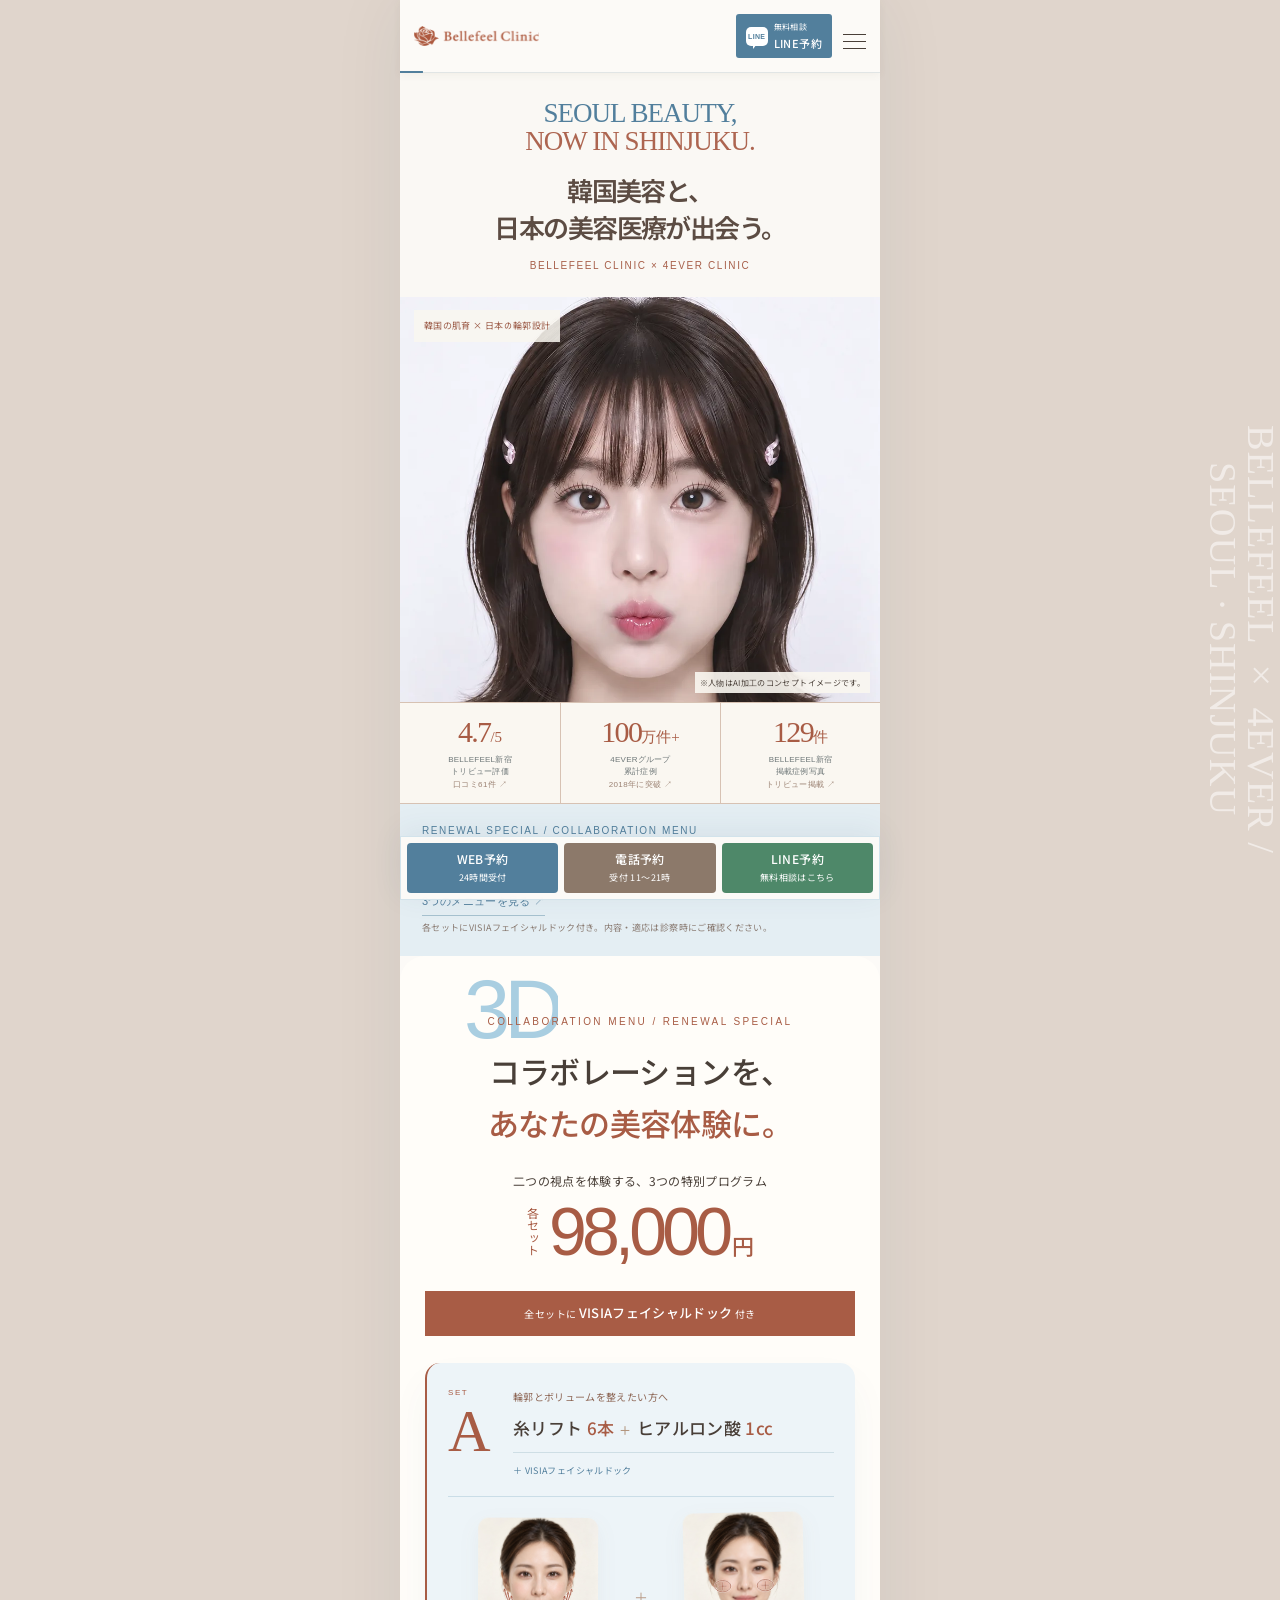
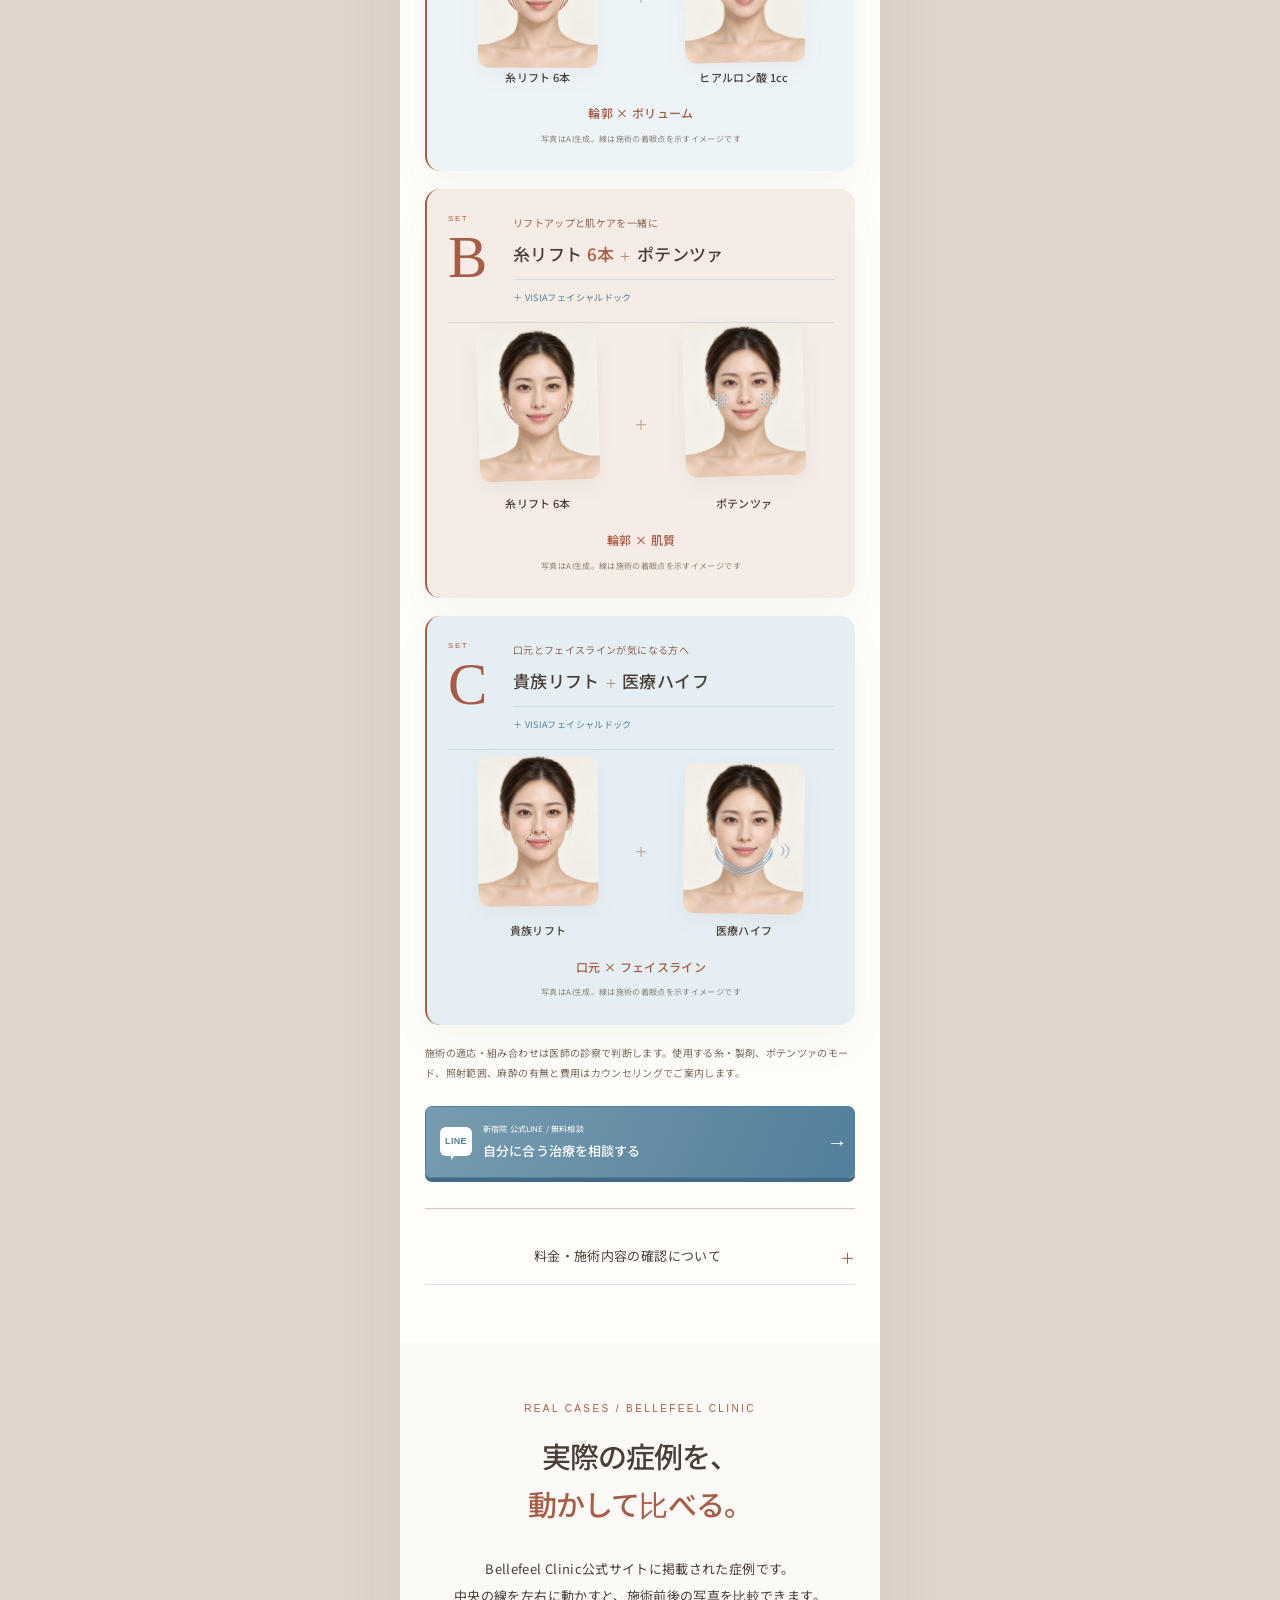
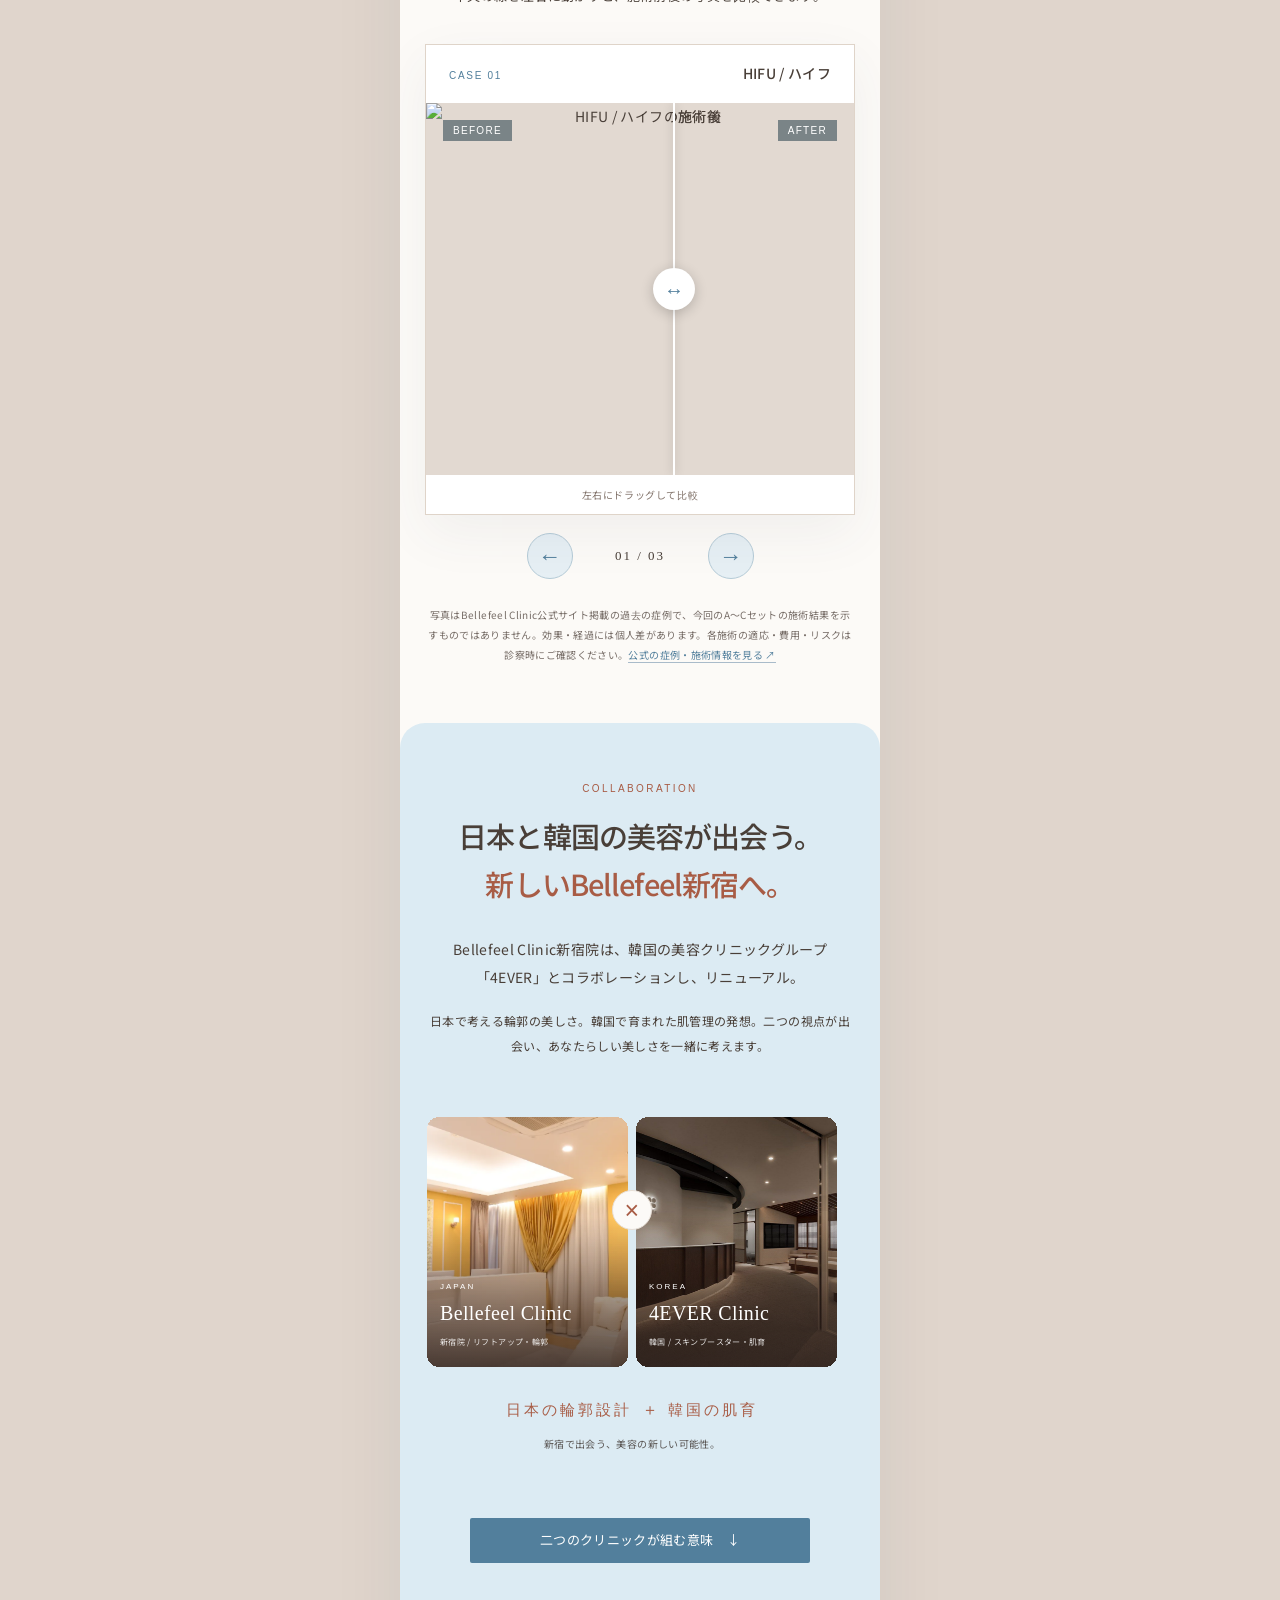
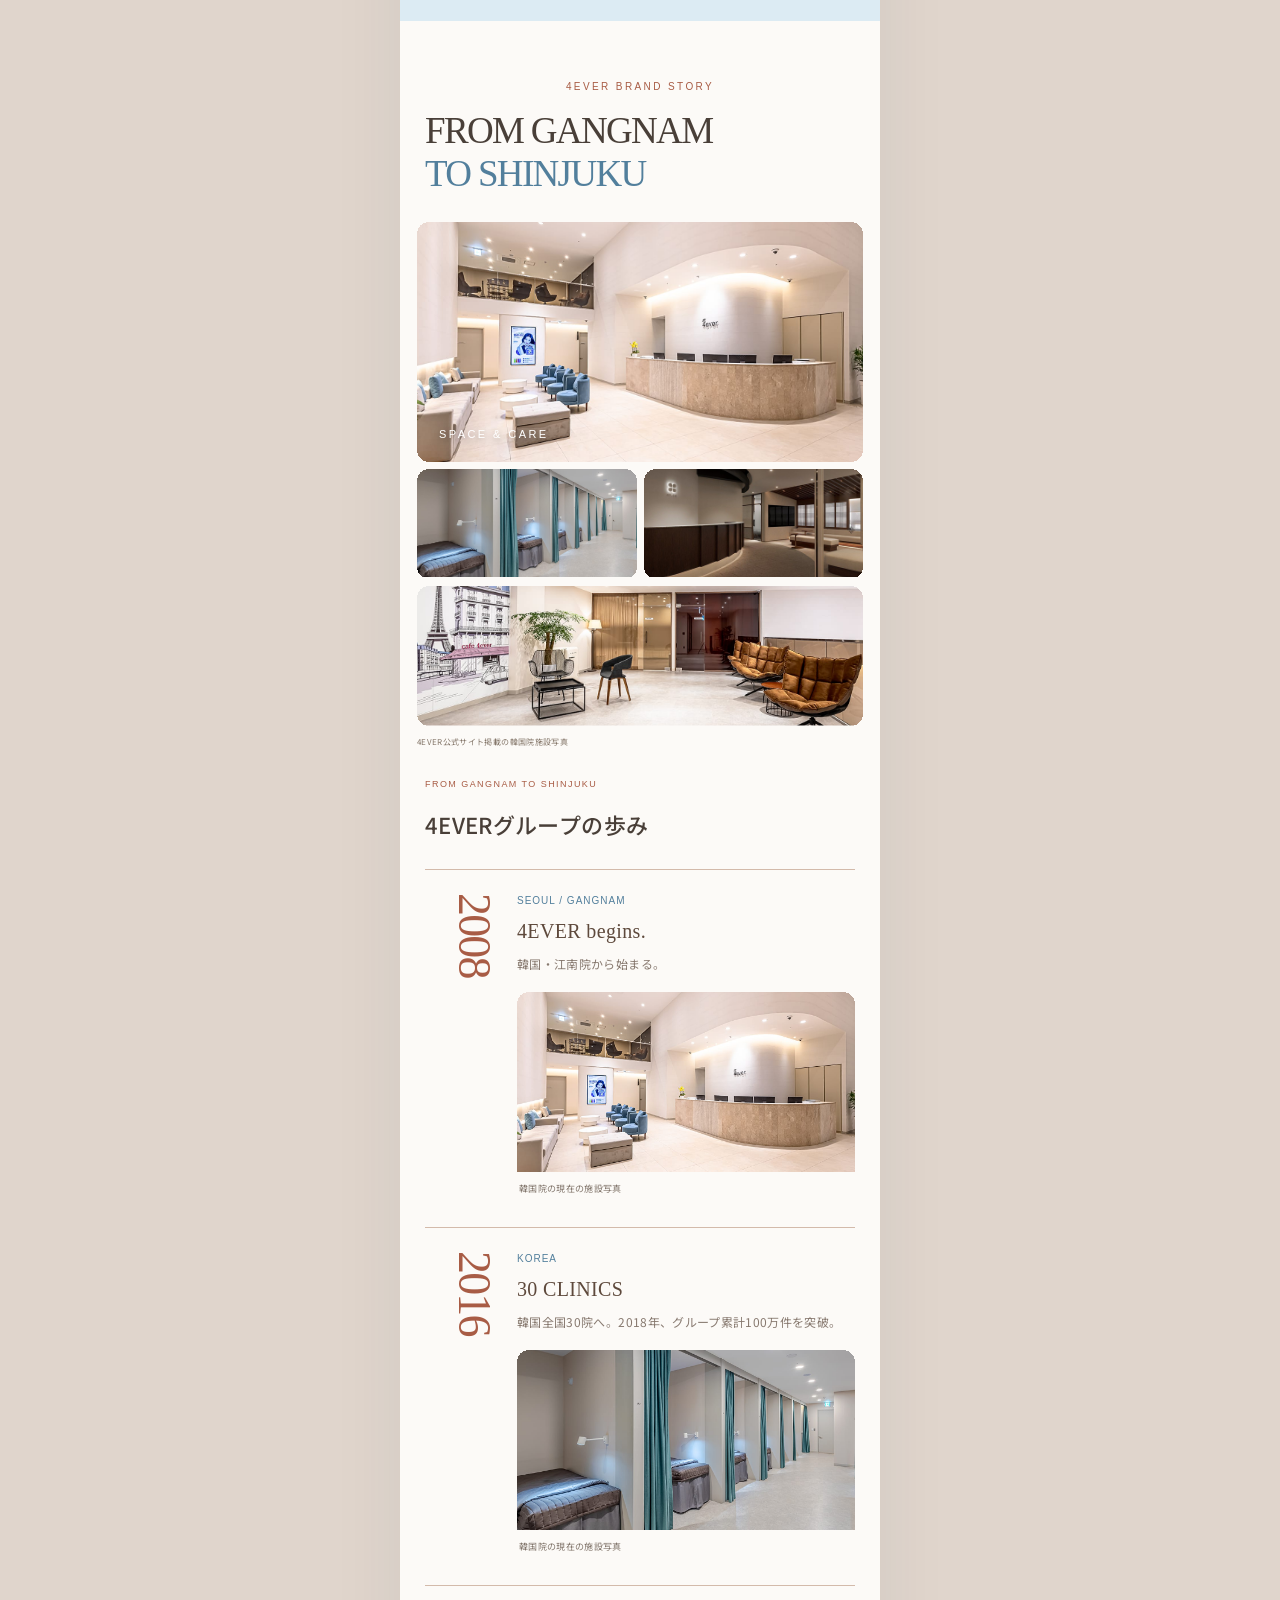
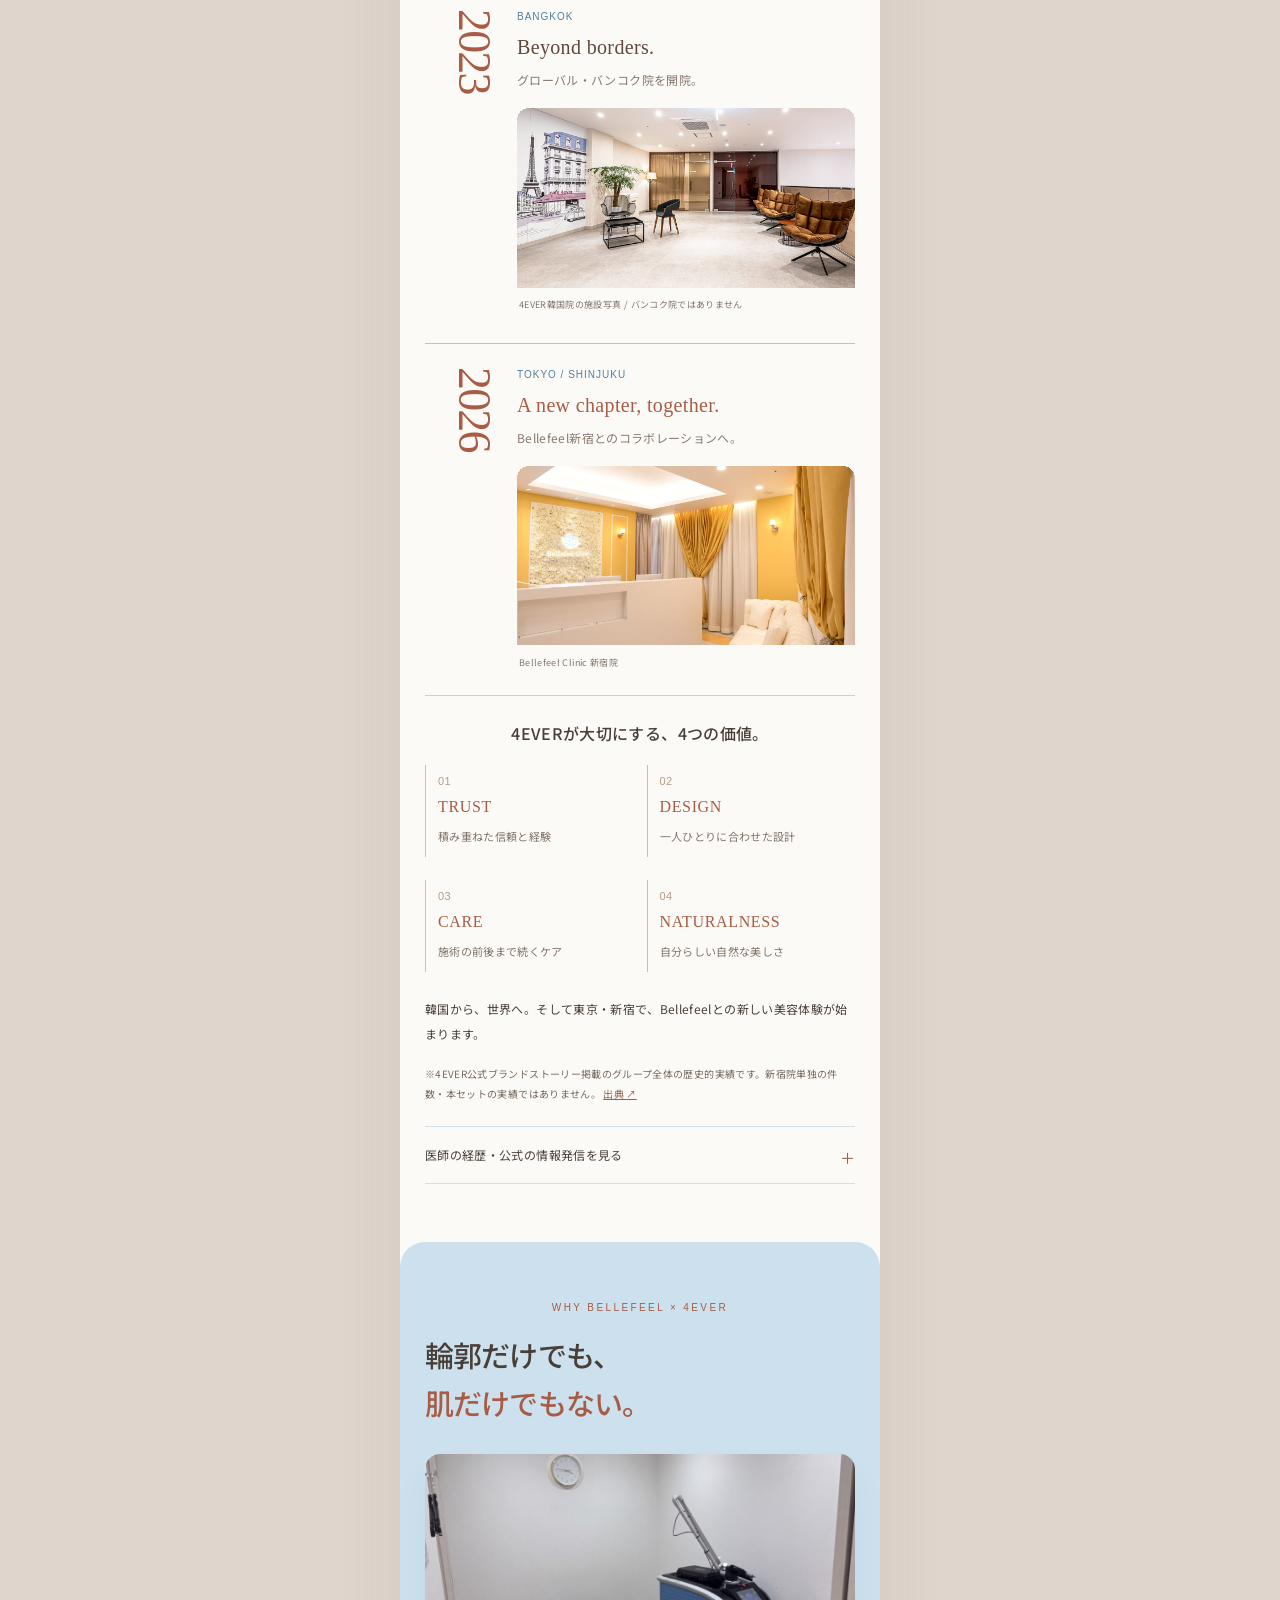
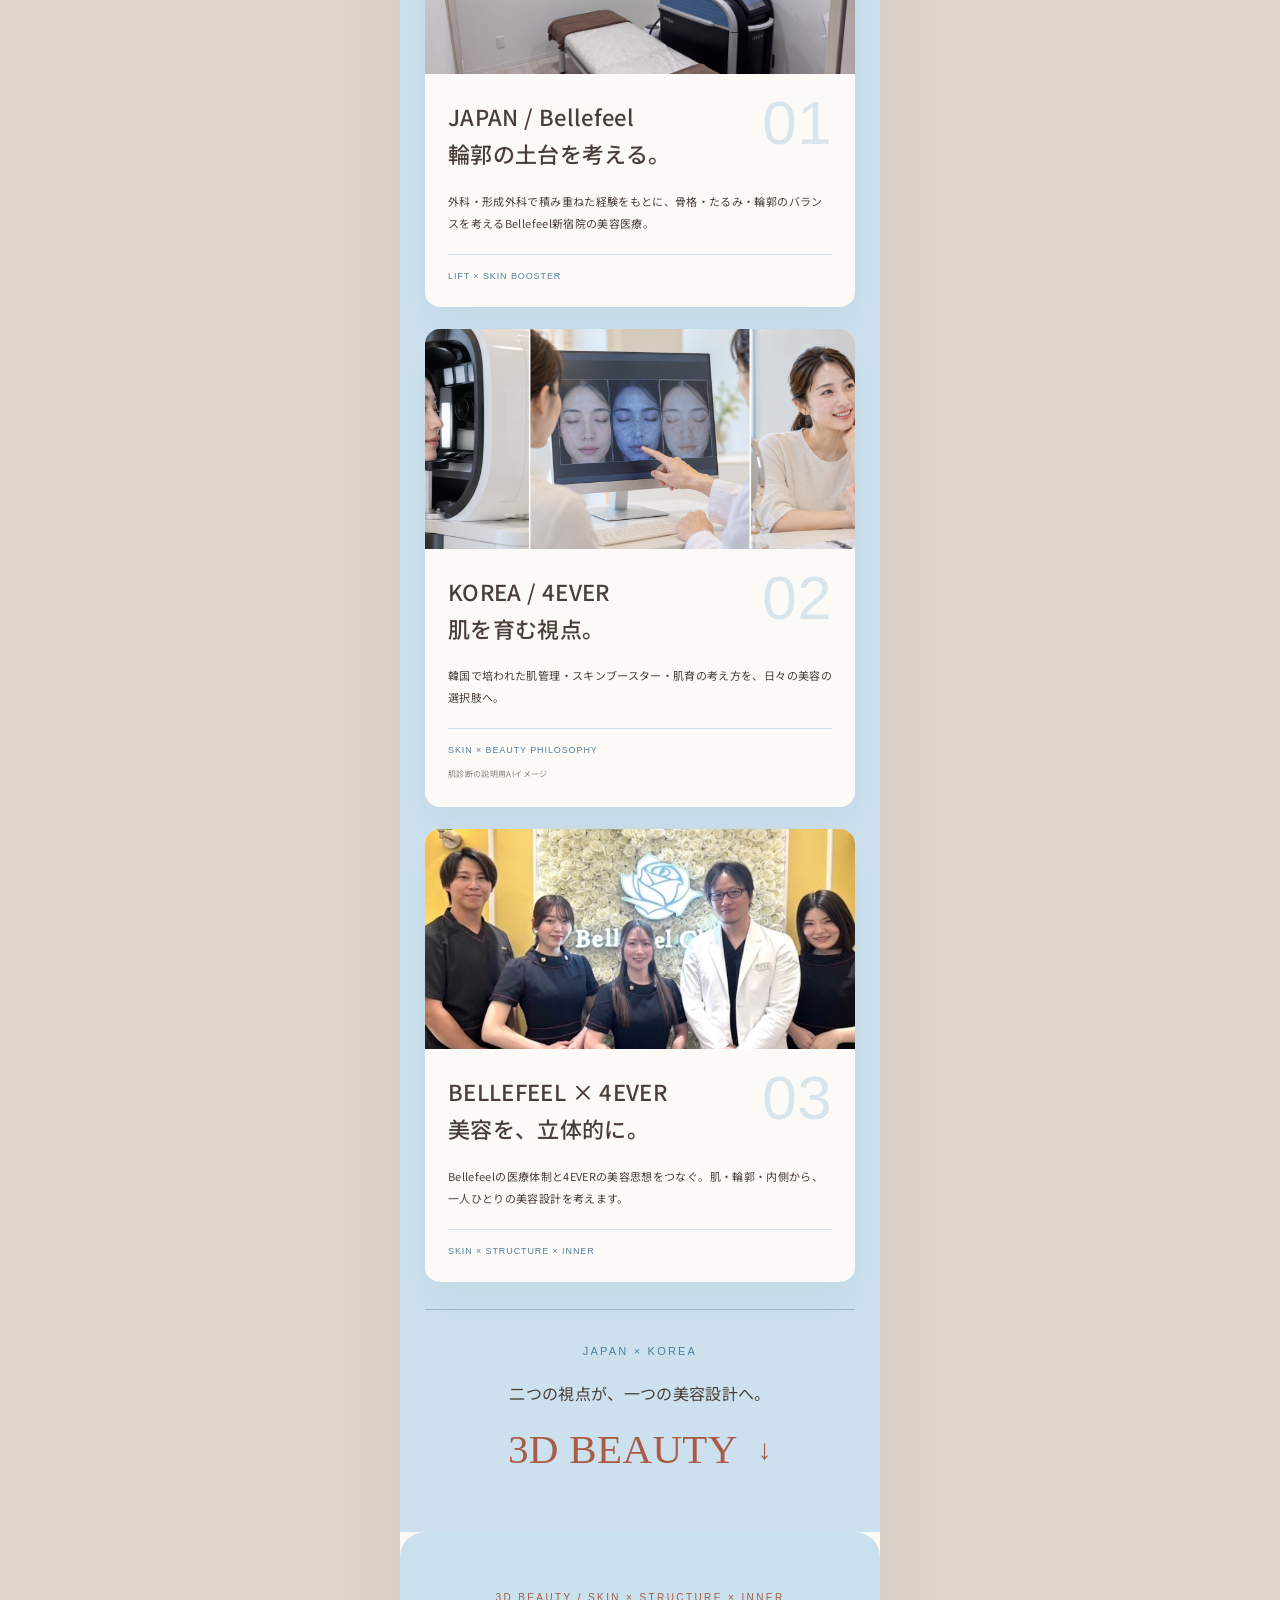
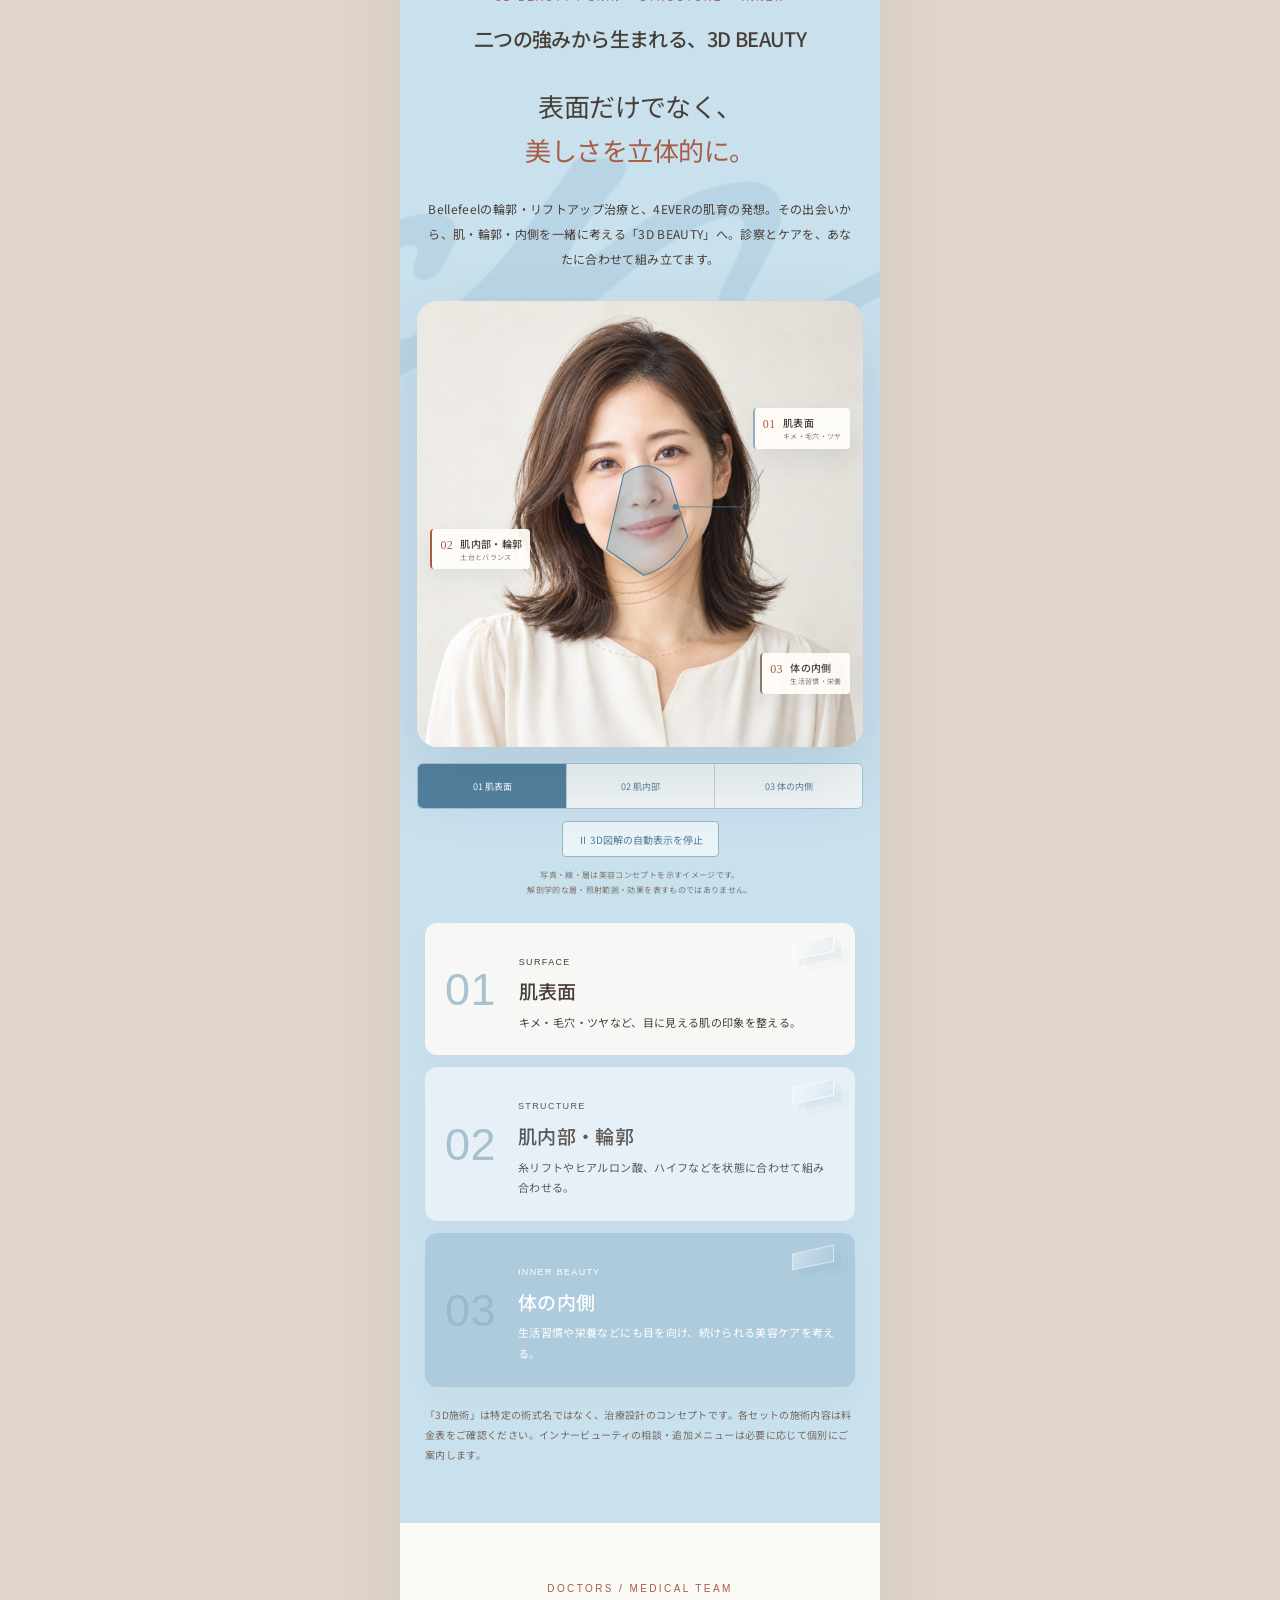
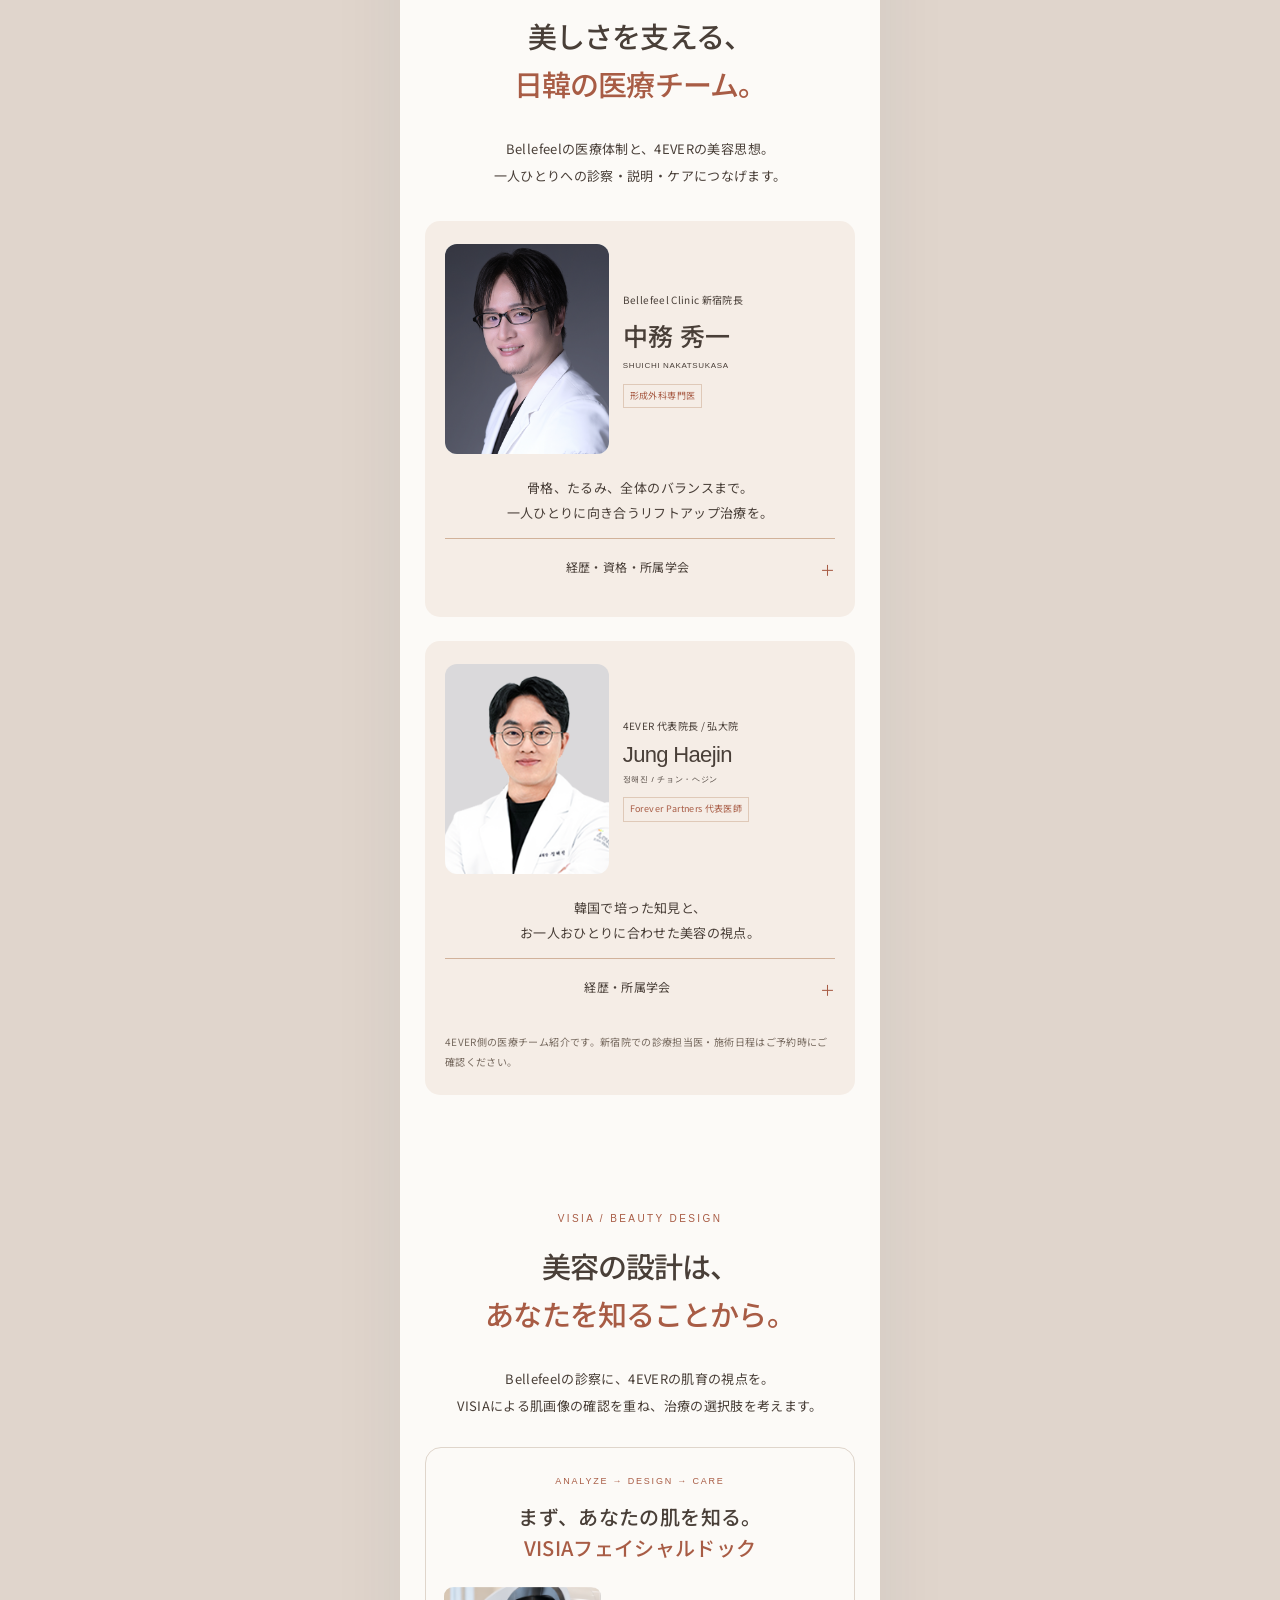
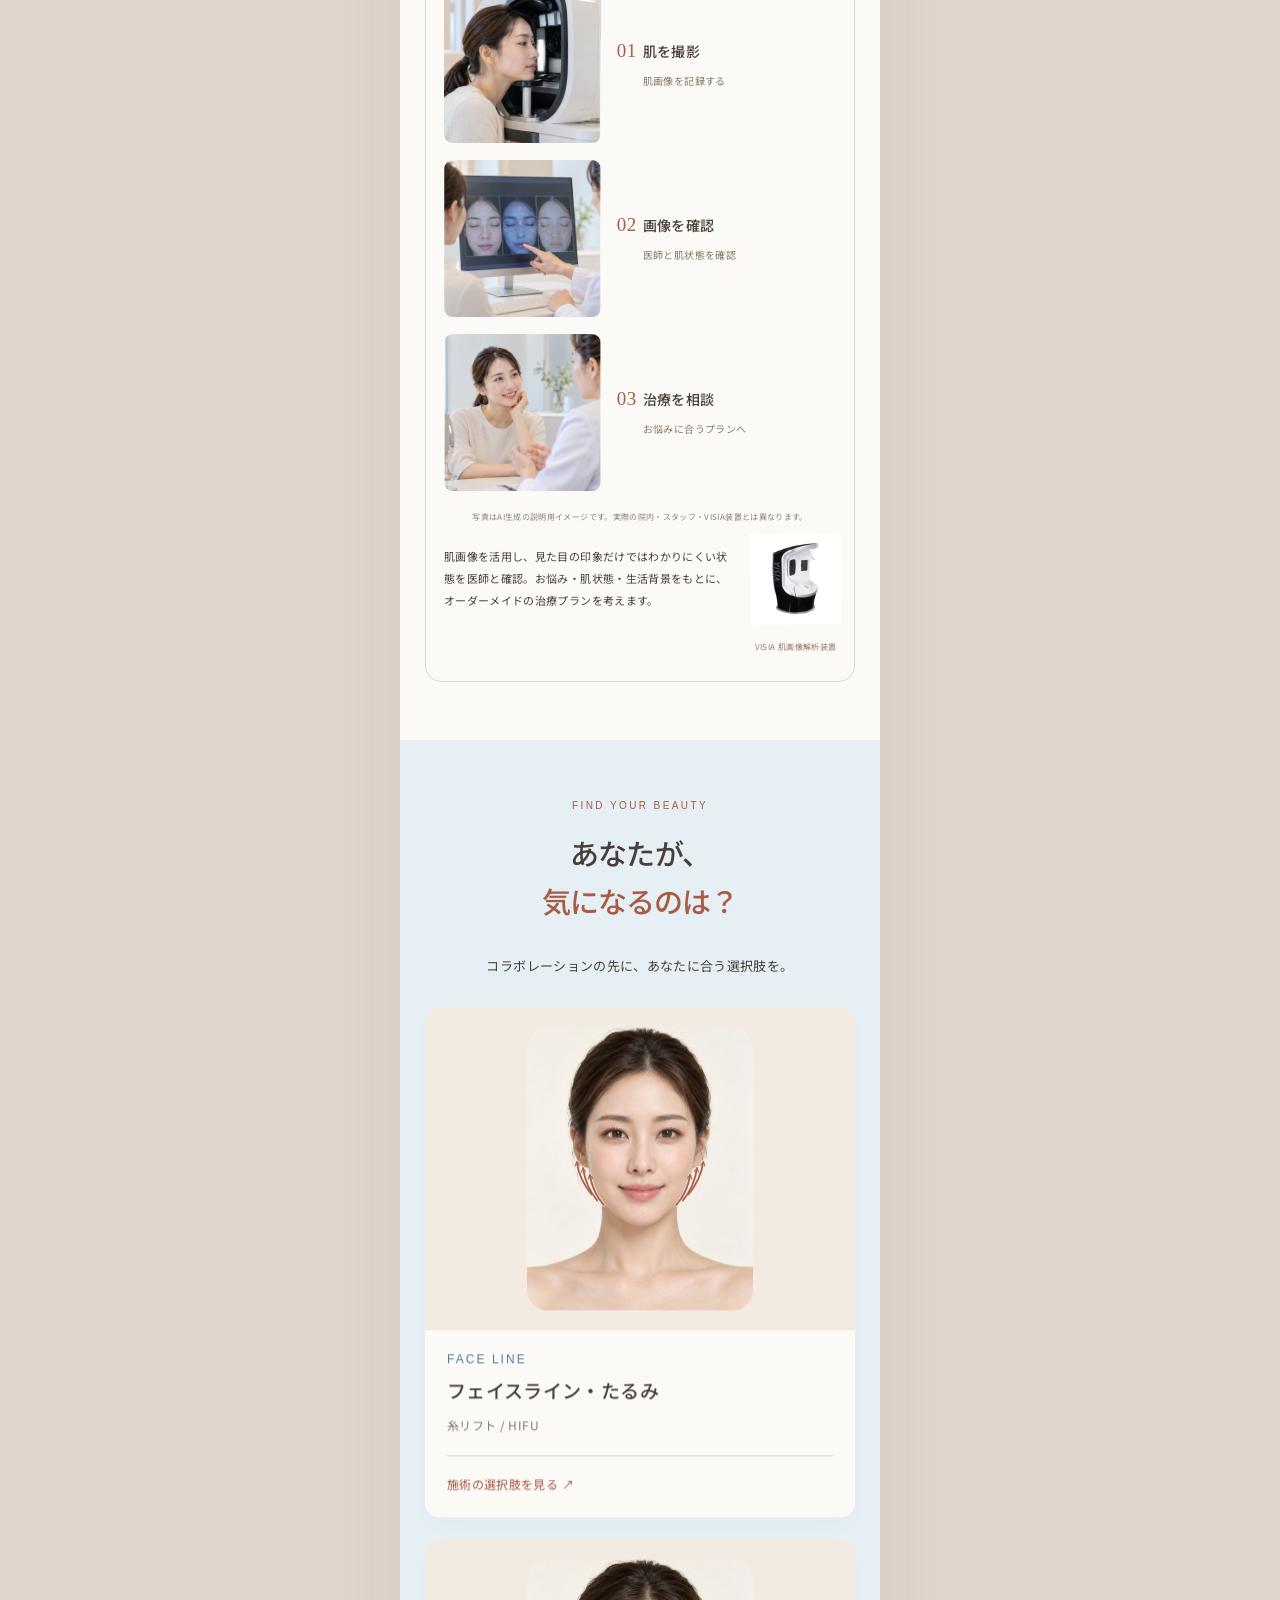
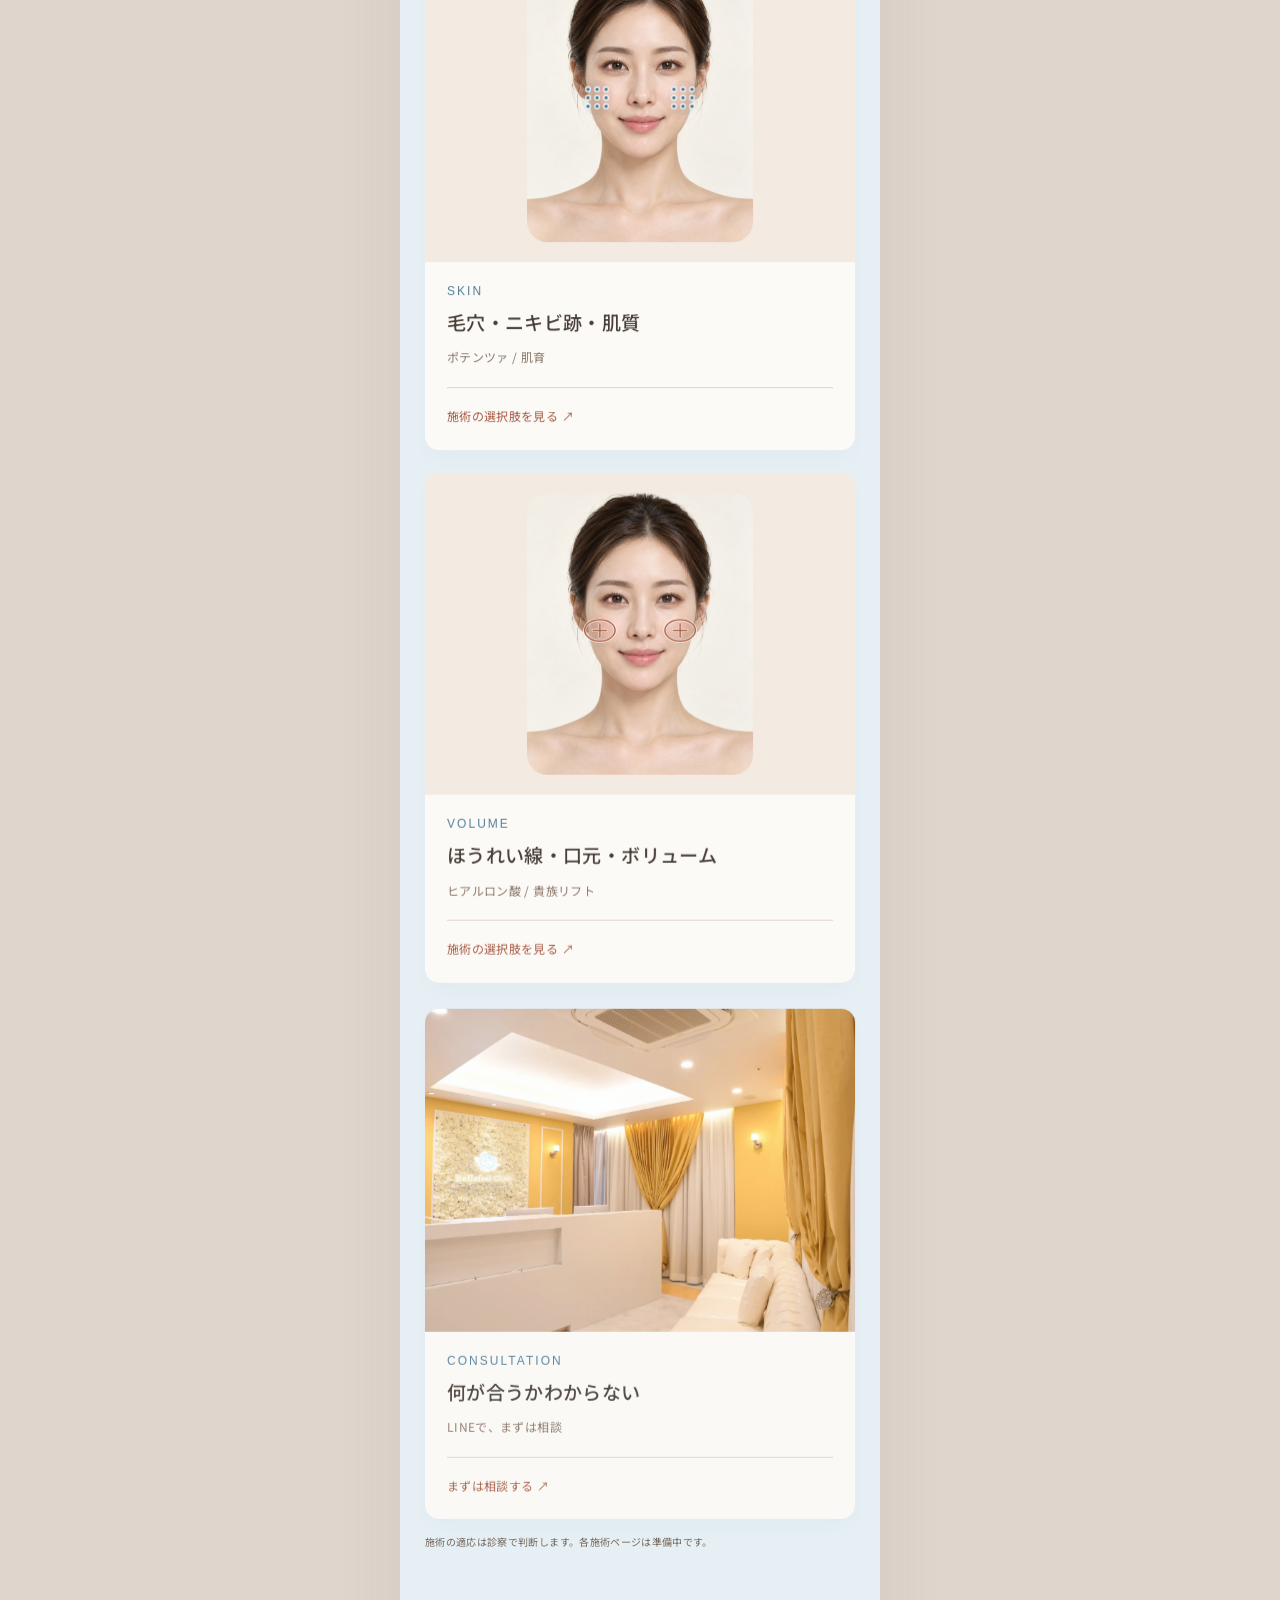
==== commit 873b968a: "Refresh contained hero styles" ====
--- a/index.html
+++ b/index.html
@@ -8,7 +8,7 @@
 <meta content="#f5ede6" name="theme-color"/>
 <link href="noto.css?v=21" rel="stylesheet"/><link href="lp.css?v=12" rel="stylesheet"/>
 <link href="editorial.css?v=12" rel="stylesheet"/>
-<link href="rich-v13.css?v=13" rel="stylesheet"/><link href="motion-v14.css?v=18" rel="stylesheet"/><link rel="stylesheet" href="brand-v21.css?v=28"/><link rel="stylesheet" href="refinement-v27.css?v=3"/><link rel="stylesheet" href="hero-v32.css?v=2"/><link rel="stylesheet" href="hero-v34.css?v=1"/></head>
+<link href="rich-v13.css?v=13" rel="stylesheet"/><link href="motion-v14.css?v=18" rel="stylesheet"/><link rel="stylesheet" href="brand-v21.css?v=28"/><link rel="stylesheet" href="refinement-v27.css?v=3"/><link rel="stylesheet" href="hero-v32.css?v=2"/><link rel="stylesheet" href="hero-v34.css?v=2"/></head>
 <body>
 <header class="header"><a aria-label="Bellefeel Clinic 新宿 トップ" class="brand" href="#top"><img alt="Bellefeel Clinic" src="logo.svg"/></a><a aria-label="新宿院の公式LINEで無料相談・予約" class="head-reserve line-link" href="https://s.lmes.jp/landing-qr/2005005664-KqWeMrqA?uLand=kCD6br" rel="noopener" target="_blank"><span aria-hidden="true" class="line-mini">LINE</span><span><small>無料相談</small><b>LINE予約</b></span></a><button aria-controls="navigation" aria-expanded="false" aria-label="メニューを開く" class="menu-button"><span></span><span></span><span></span></button><div aria-hidden="true" class="reading-progress"><span></span></div></header>
 <div class="overlay" hidden=""></div>
--- a/hero-v34.css
+++ b/hero-v34.css
@@ -5,14 +5,14 @@
 .hero-v34 .hero-headline .hero-english span{display:block;color:#ad6550}
 .hero-v34 .hero-headline h1{font-size:26px;line-height:1.42;letter-spacing:-.06em;color:#5c4c43}
 .hero-v34 .hero-headline .hero-partners{margin:13px 0 0;color:#a75f49;font:10px/1.5 Arial,sans-serif;letter-spacing:.16em}
-.hero-v34 .hero-stage{height:405px;background:#eee7e3}
+.hero-v34 .hero-stage{height:405px;position:relative;overflow:hidden;isolation:isolate;background:#eee7e3}
 .hero-v34 .hero-stage:before{display:none}
 .hero-v34 .hero-model,.hero-v34 .hero-model-glance,.hero-v34 .hero-model-blink{position:absolute;inset:0;width:100%;height:100%;object-fit:cover;object-position:center 36%;transform-origin:center 55%;animation:hero-v34-float 9s ease-in-out infinite alternate}
 .hero-v34 .hero-model-glance,.hero-v34 .hero-model-blink{z-index:1;opacity:0;pointer-events:none;mask-image:radial-gradient(ellipse 14% 7% at 39% 43%,#000 45%,transparent 100%),radial-gradient(ellipse 14% 7% at 62% 43%,#000 45%,transparent 100%)}
 .hero-v34 .hero-model-glance{animation:hero-v34-float 9s ease-in-out infinite alternate,hero-v34-glance 13s linear infinite}
 .hero-v34 .hero-model-blink{animation:hero-v34-float 9s ease-in-out infinite alternate,hero-v34-blink 6.7s linear infinite}
-.hero-v34 .hero-stage-tag{top:13px;bottom:auto;left:14px;padding:7px 10px;font-size:9px;background:#faf7f0d9;color:#9b5a46}
-.hero-v34 .hero-stage-note{bottom:9px;right:10px;background:#faf7f0e8}
+.hero-v34 .hero-stage-tag{position:absolute;z-index:2;top:13px;left:14px;padding:7px 10px;font-size:9px;background:#faf7f0d9;color:#9b5a46}
+.hero-v34 .hero-stage-note{position:absolute;z-index:2;bottom:9px;right:10px;margin:0;padding:3px 5px;font-size:8px;background:#faf7f0e8}
 .hero-v34 .hero-stats{display:grid;grid-template-columns:repeat(3,minmax(0,1fr));gap:0;background:#faf7f1;border-top:1px solid #d7c2b3;border-bottom:1px solid #d7c2b3}
 .hero-v34 .hero-stats>a{display:flex;flex-direction:column;align-items:center;justify-content:center;padding:14px 3px 12px;min-width:0;color:#7b5a4c;text-decoration:none;text-align:center;position:relative}
 .hero-v34 .hero-stats>a+a{border-left:1px solid #d7c2b3}
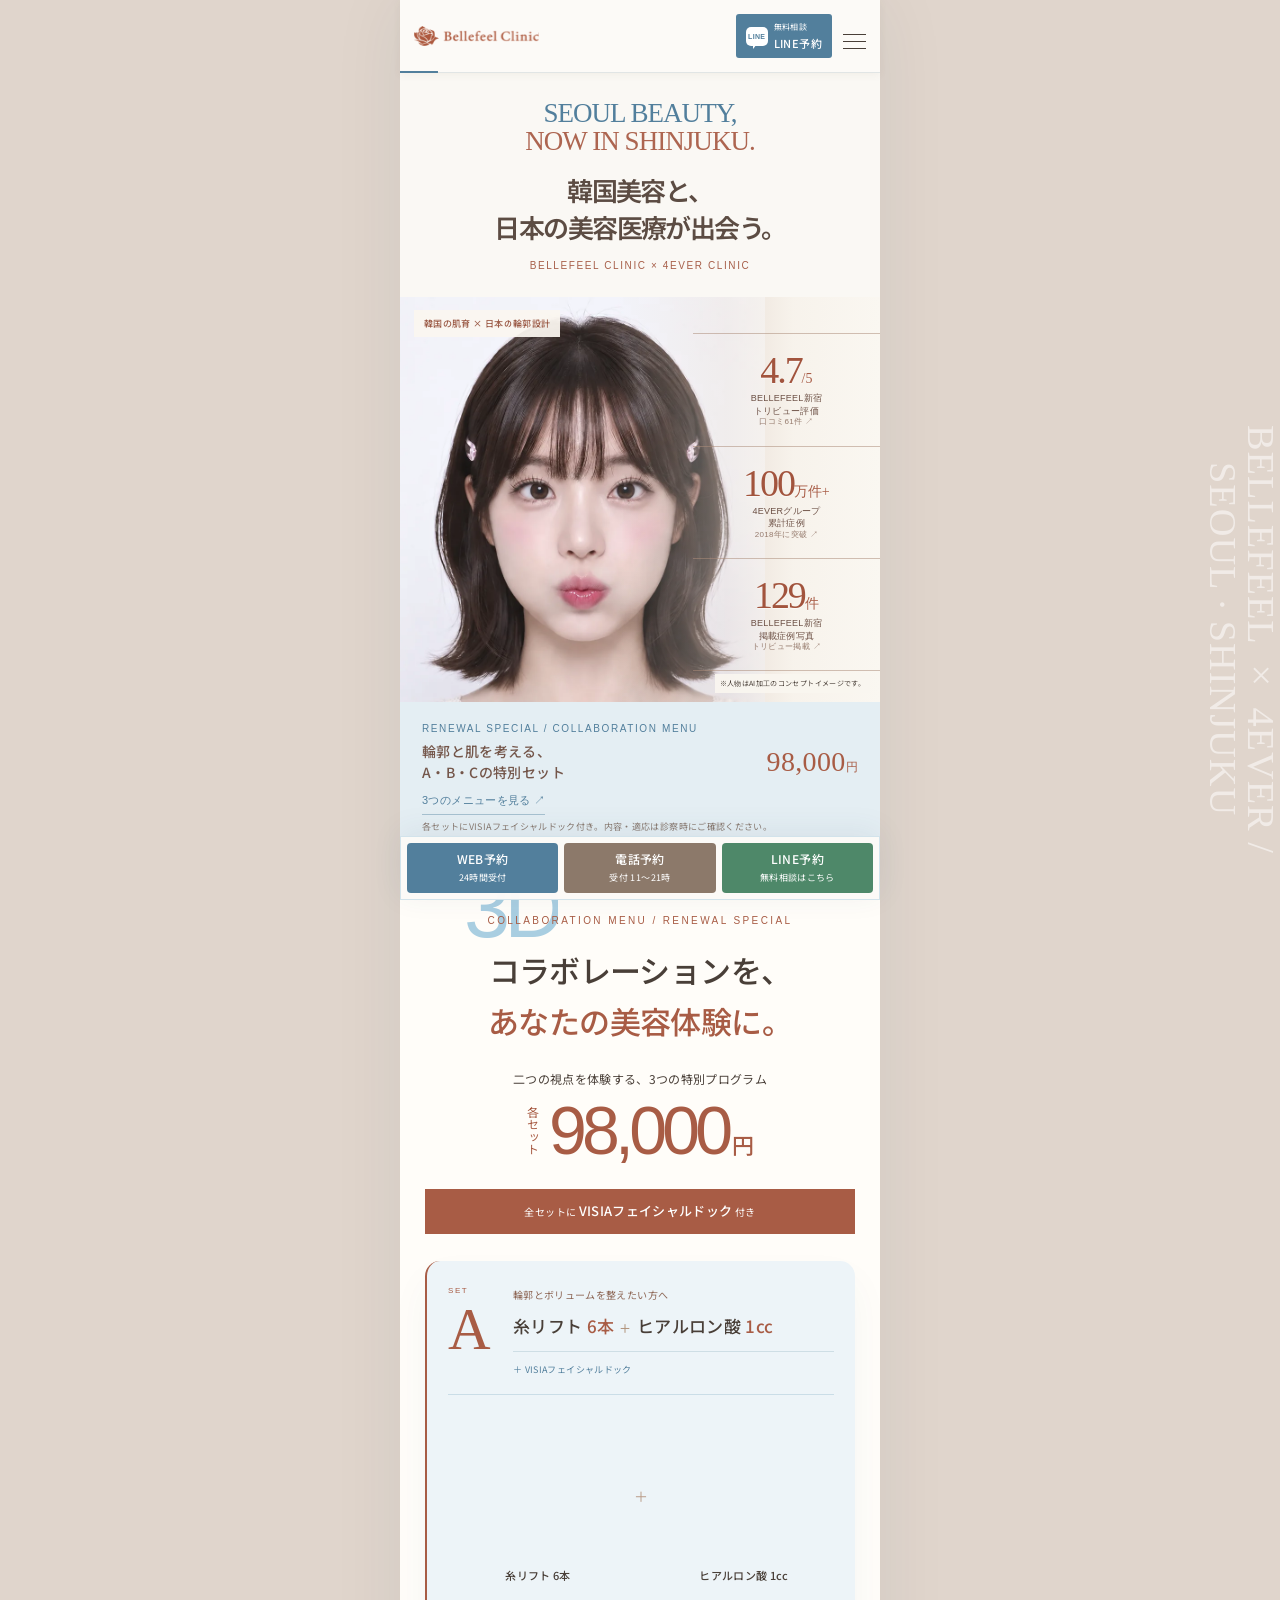
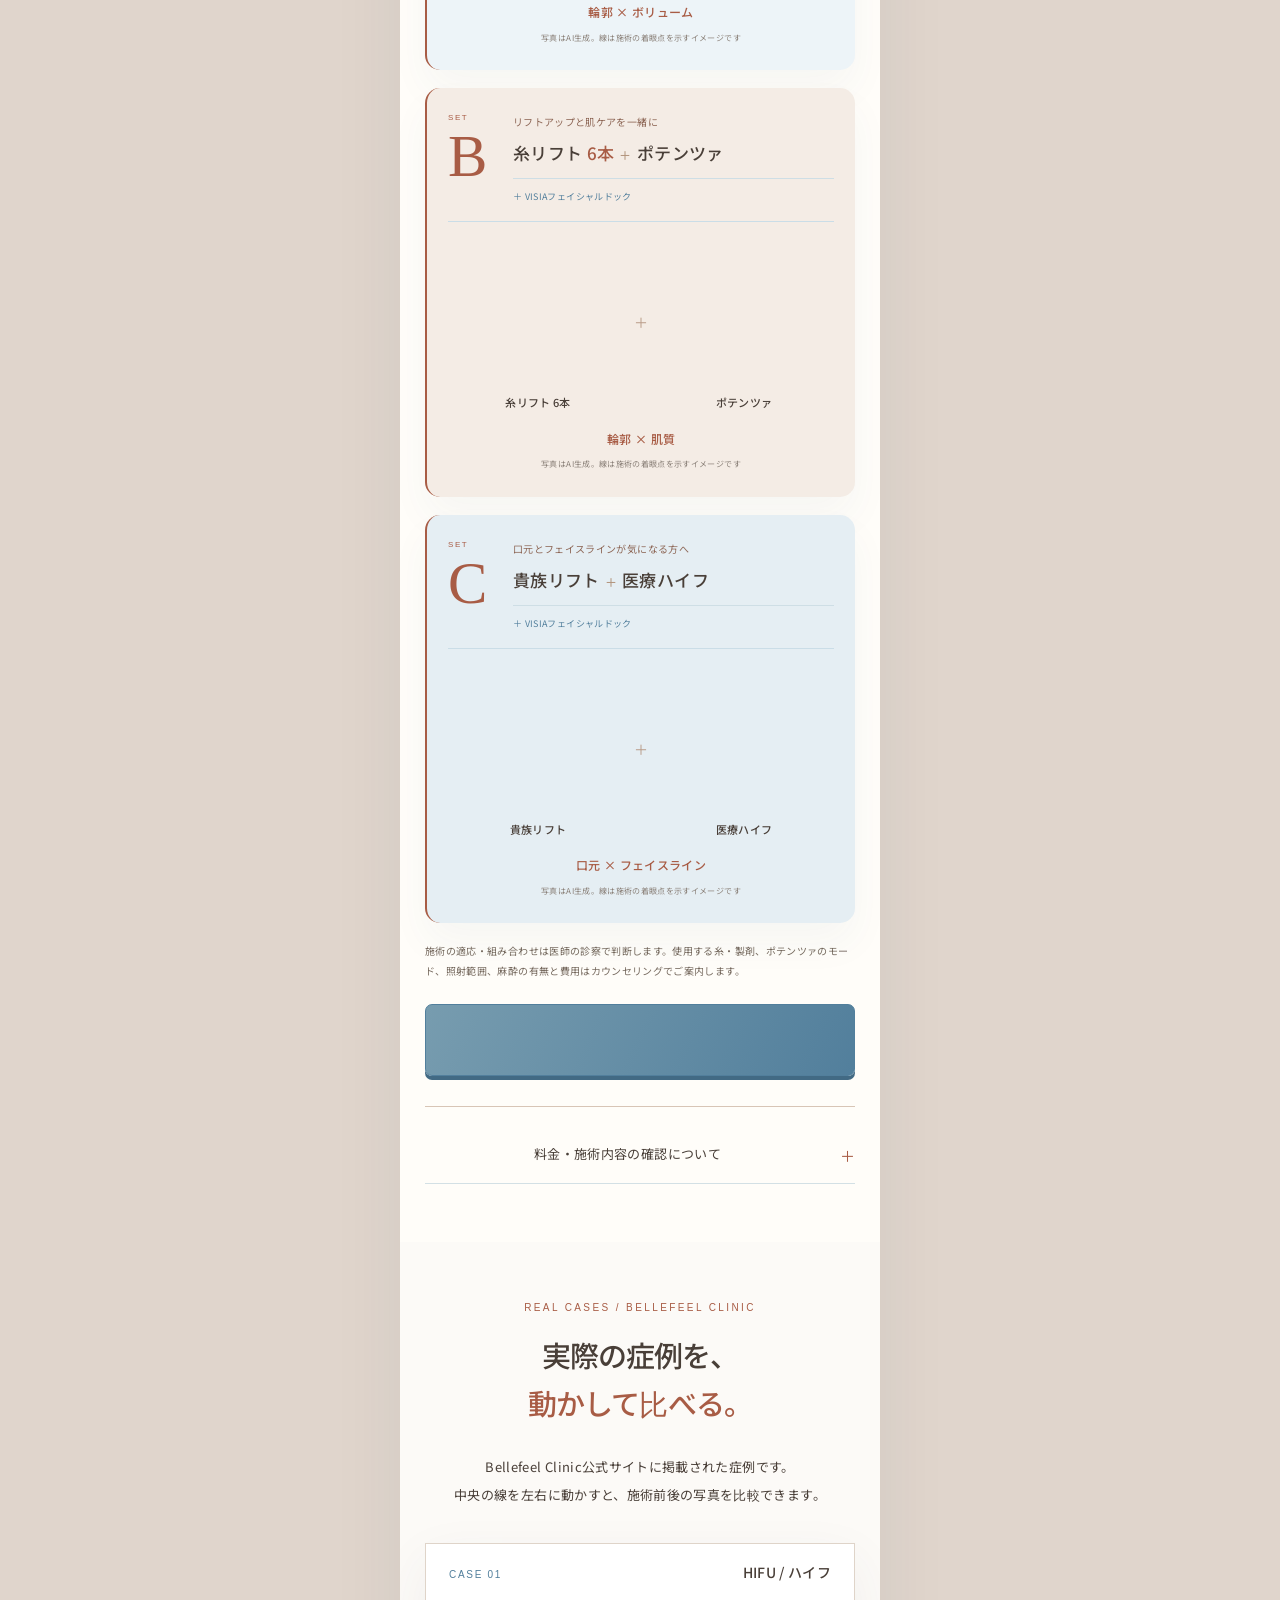
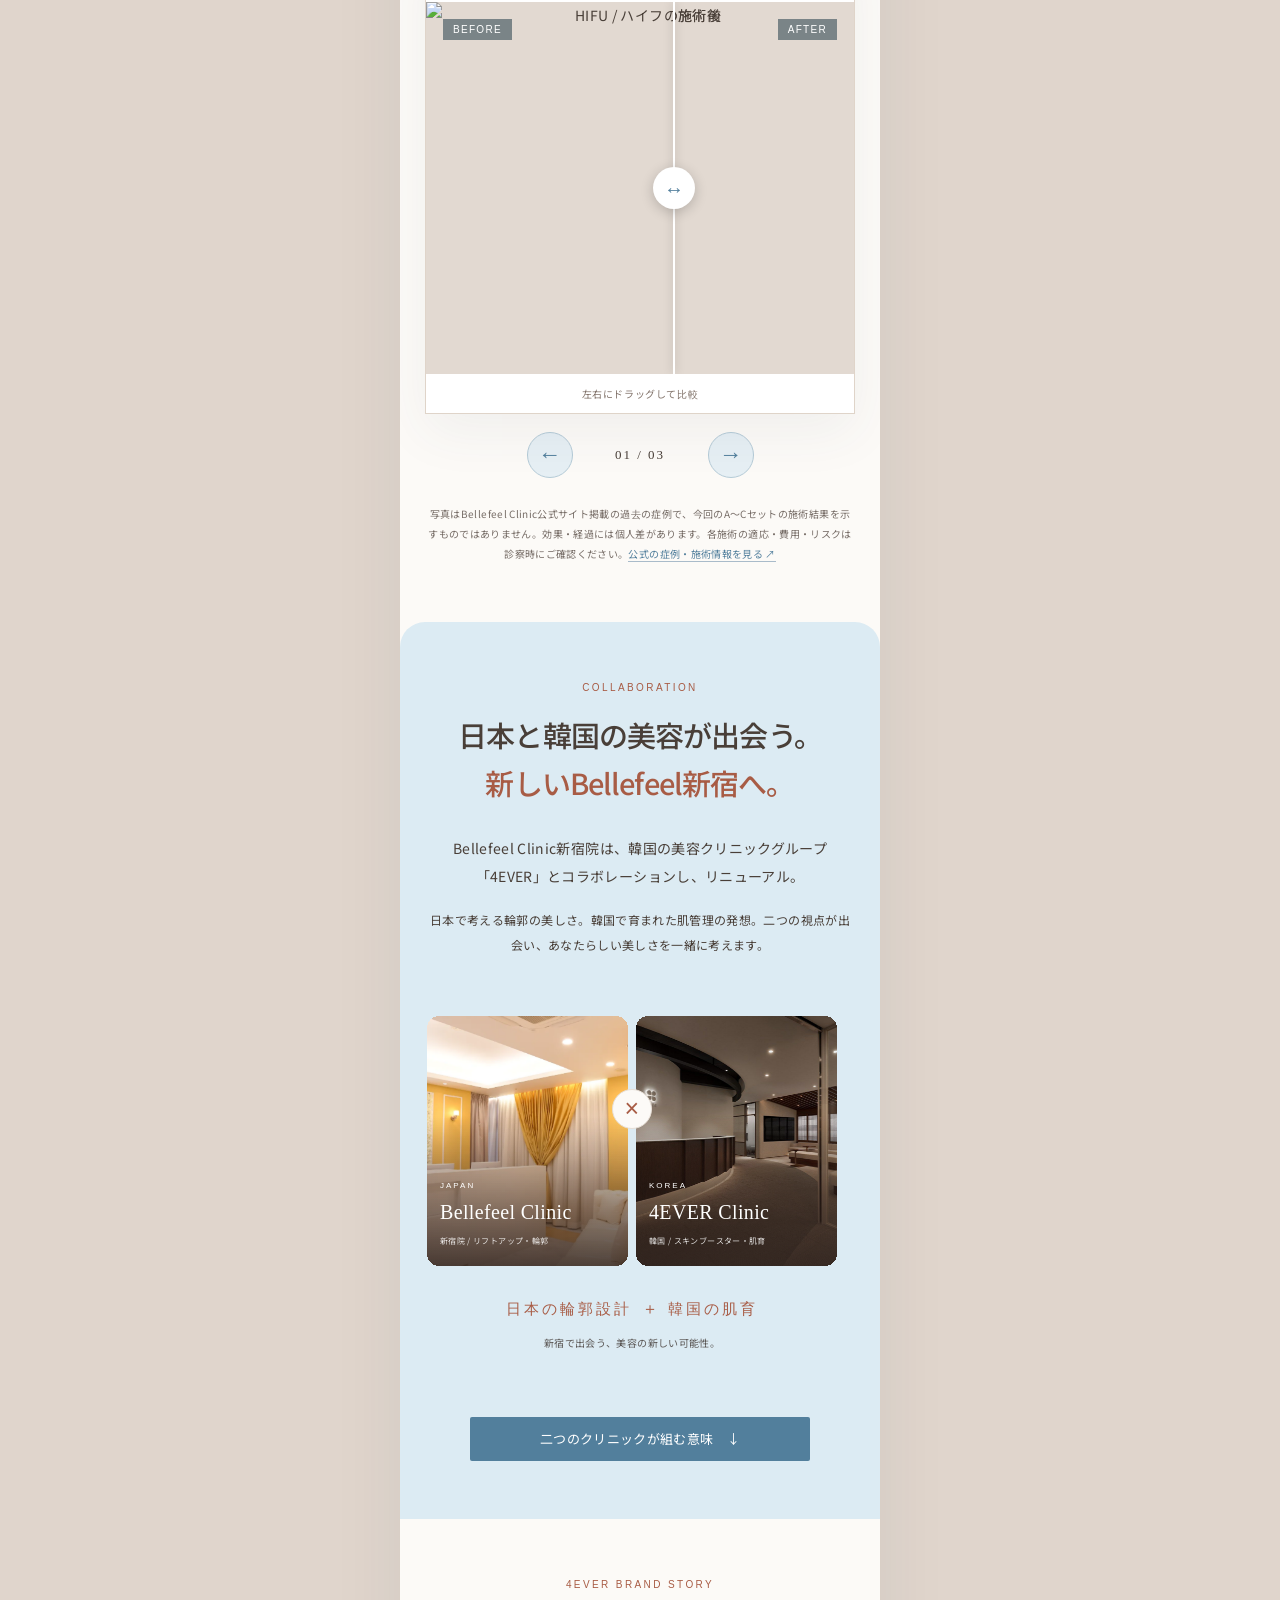
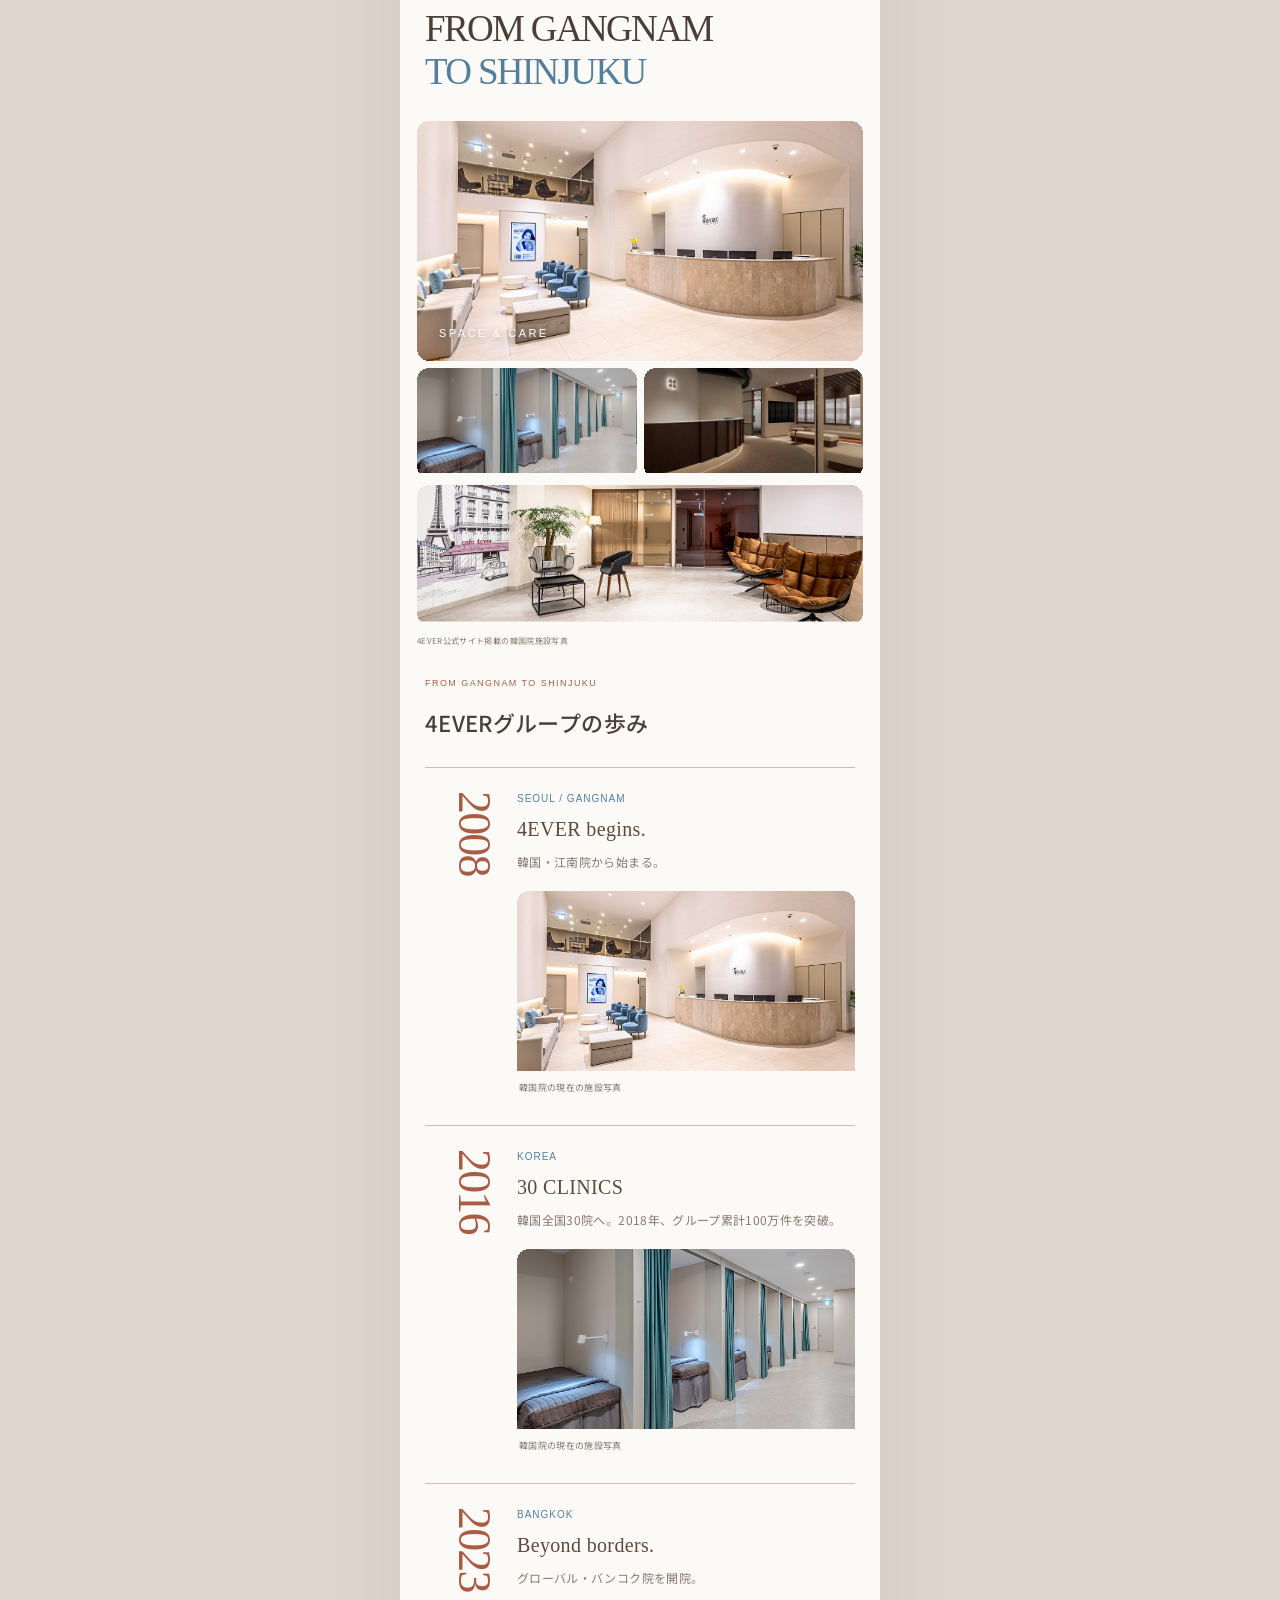
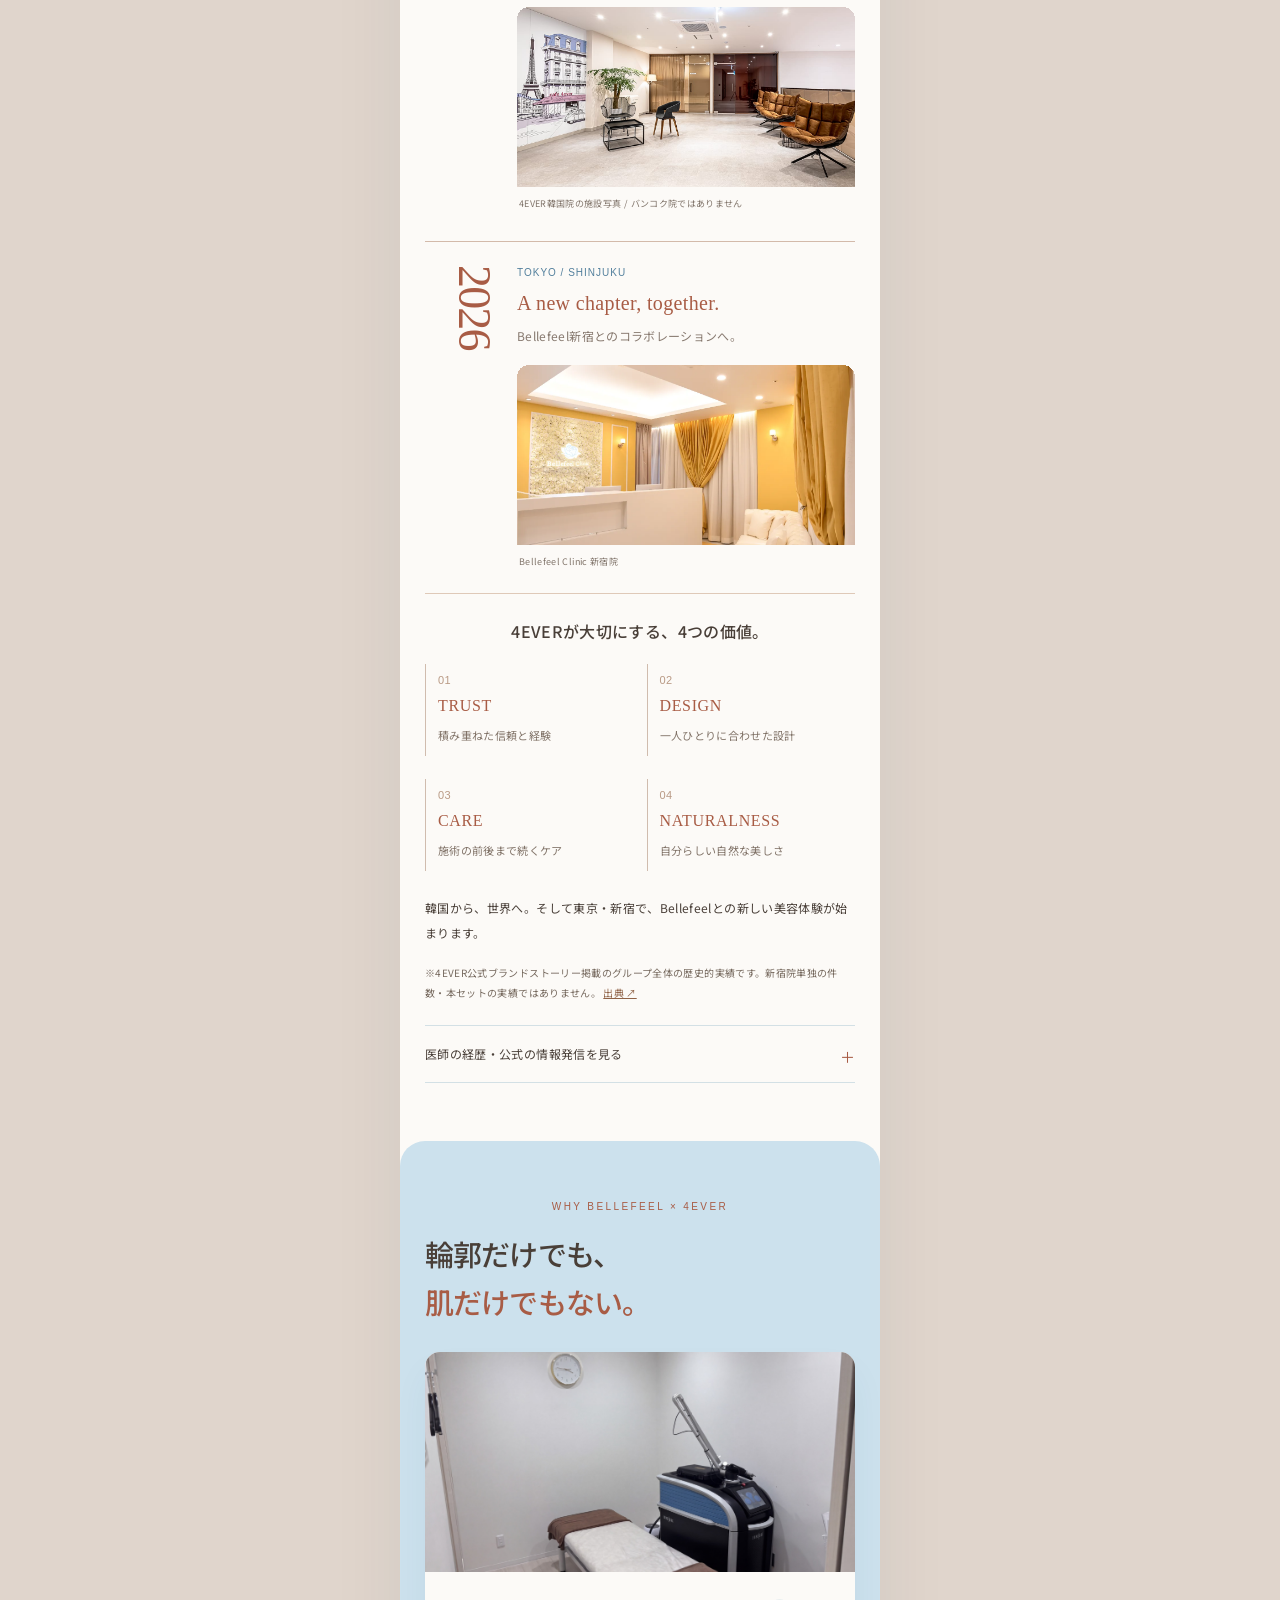
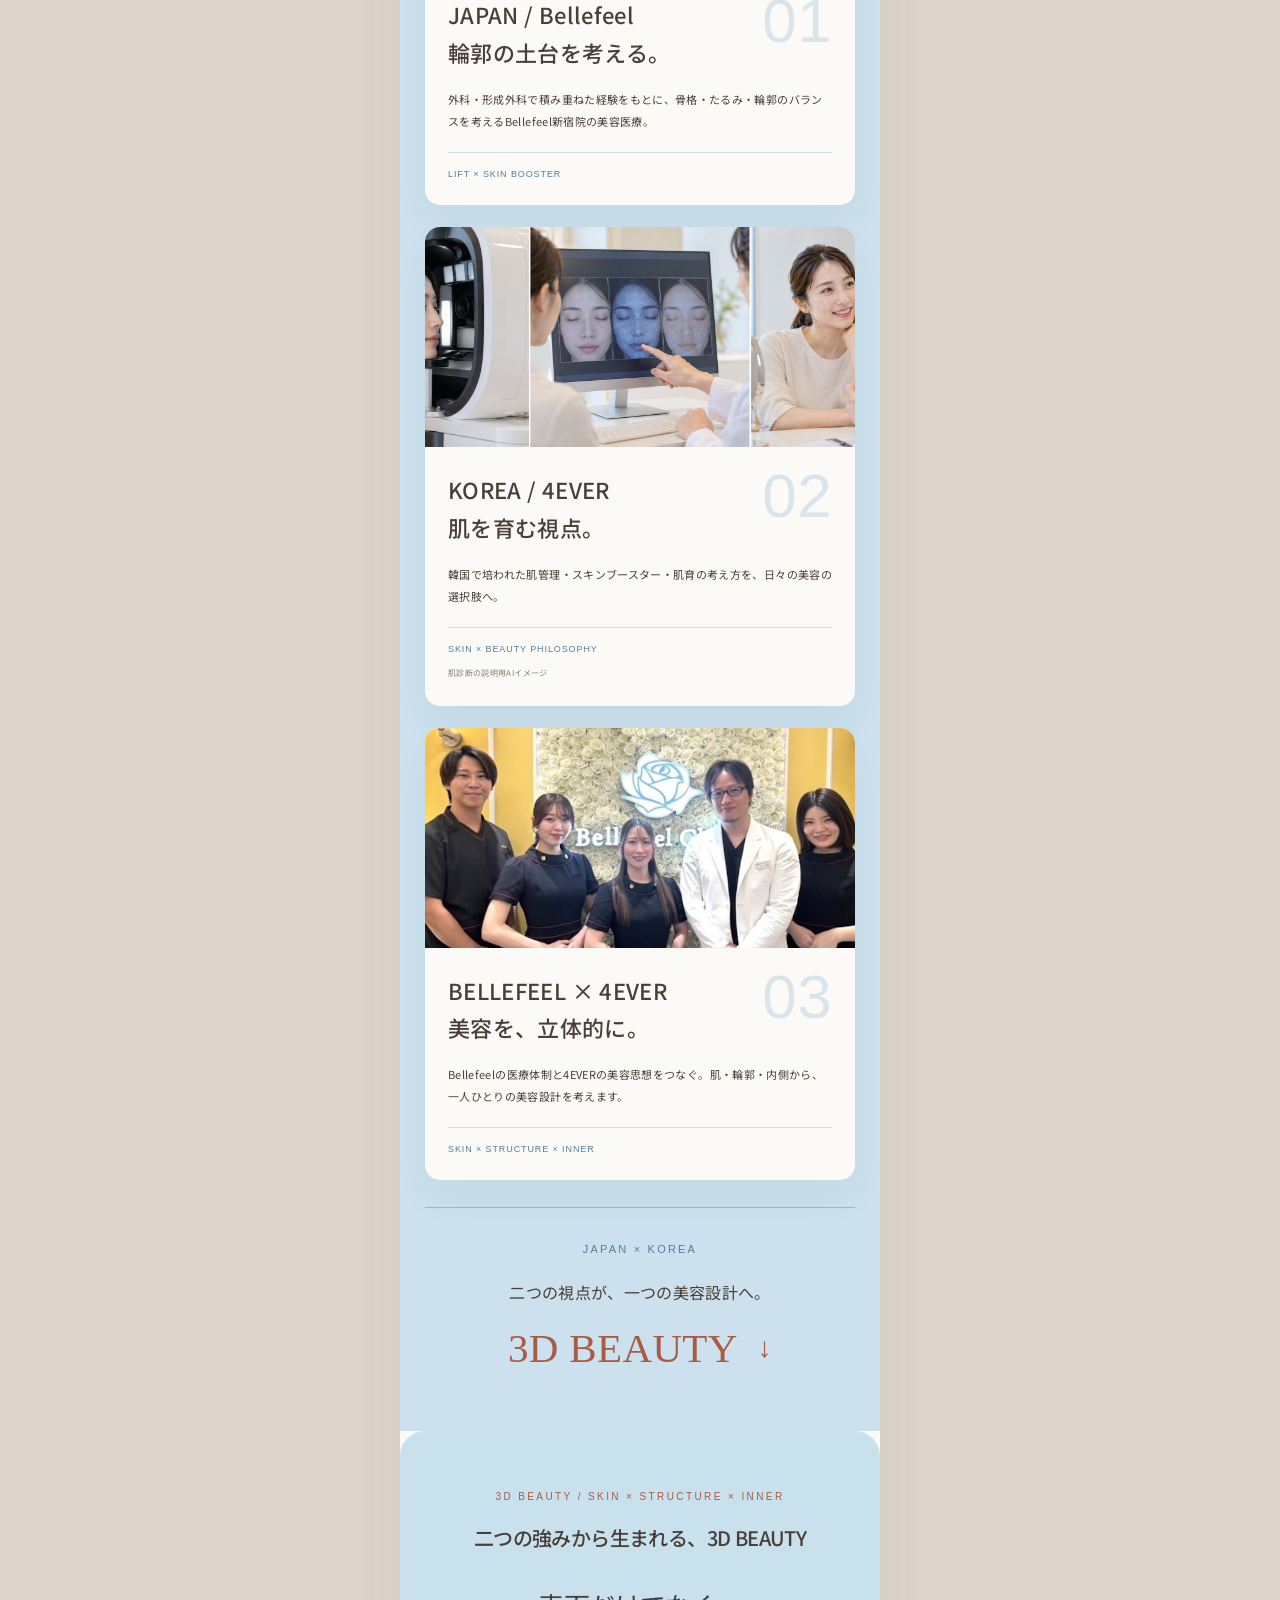
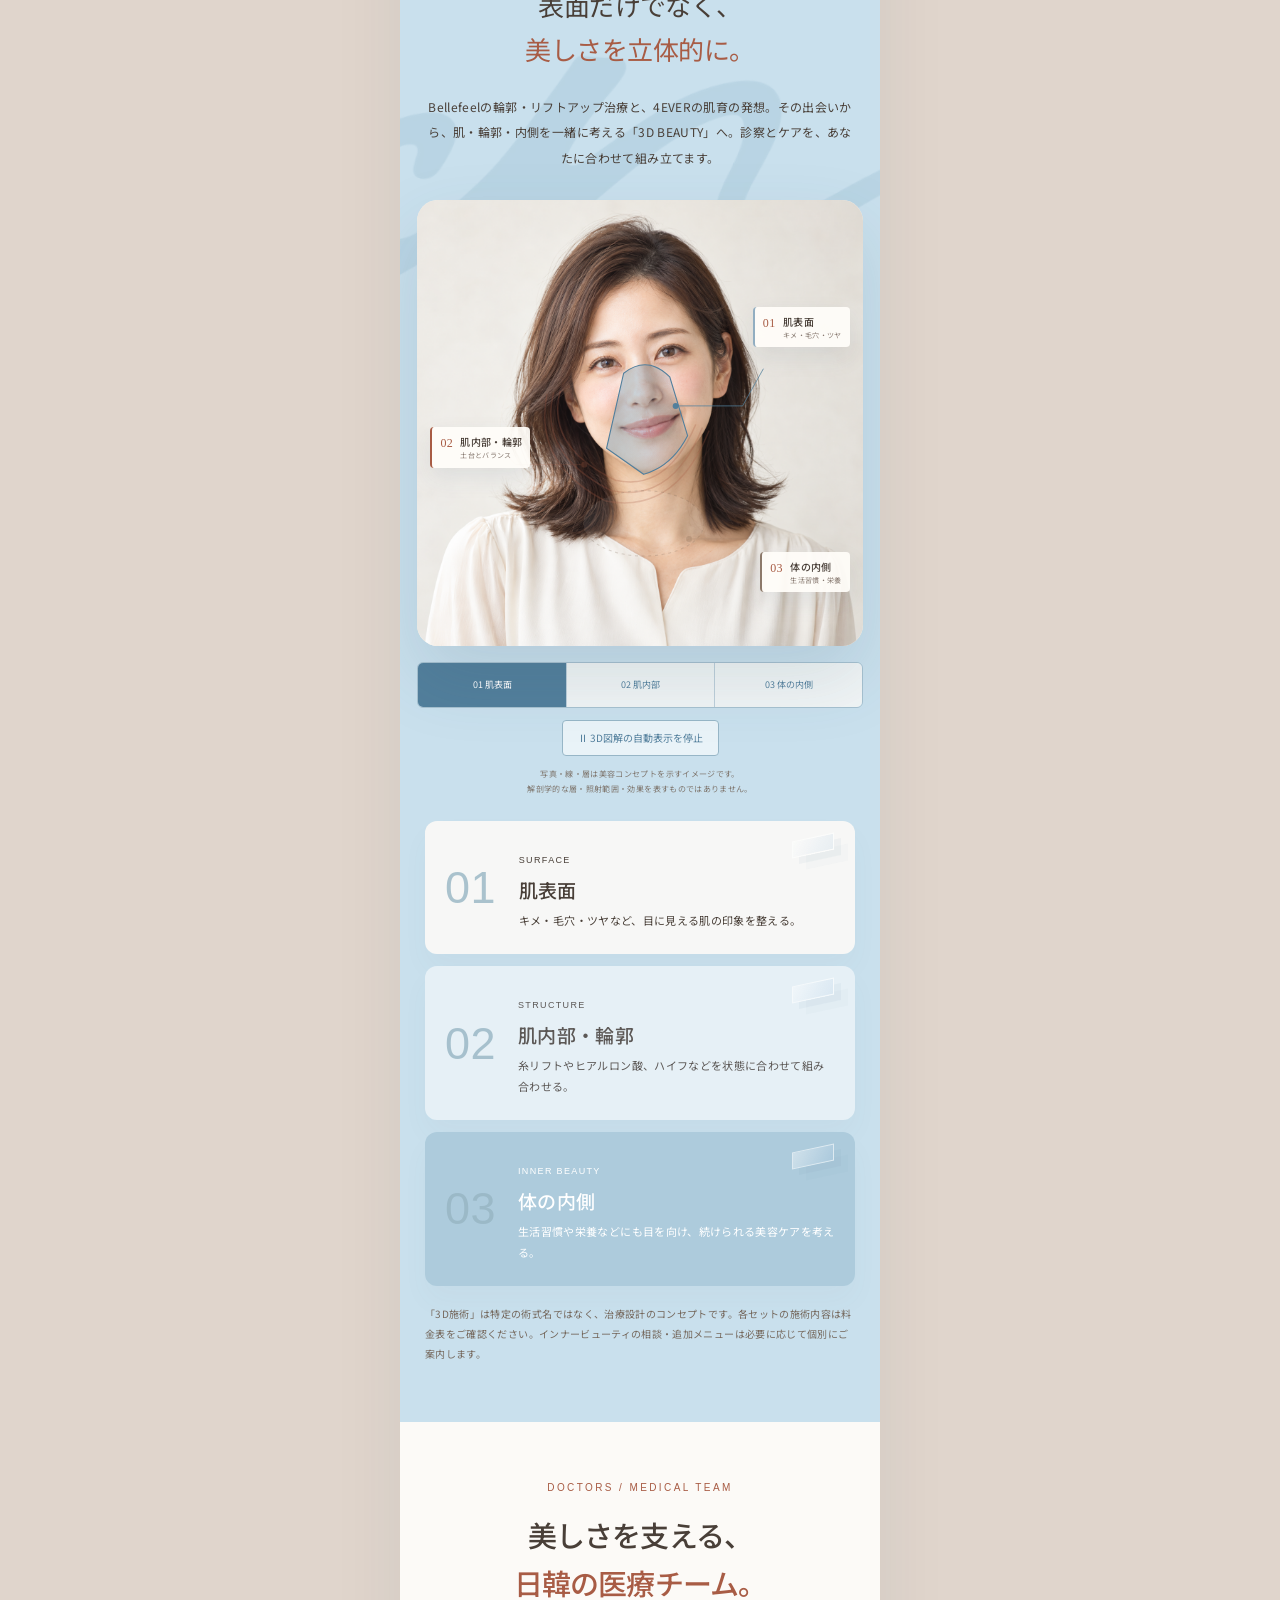
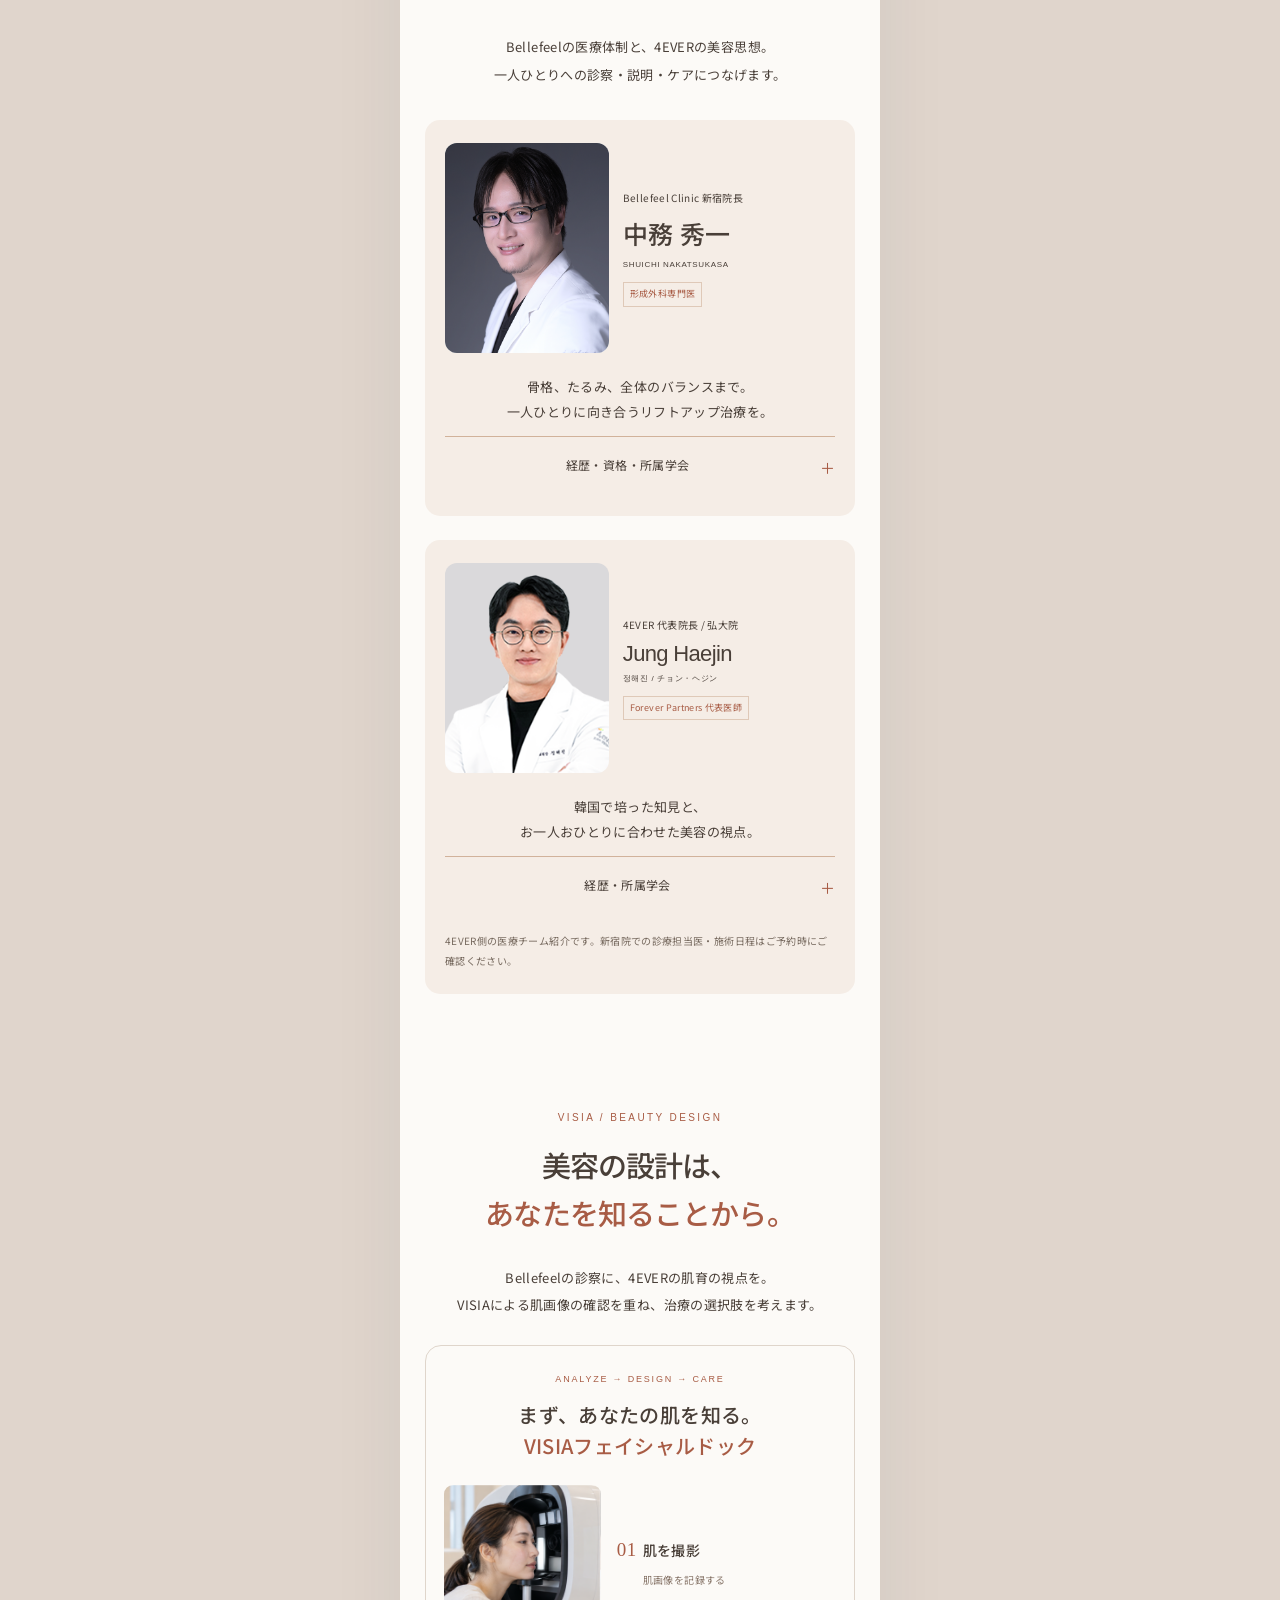
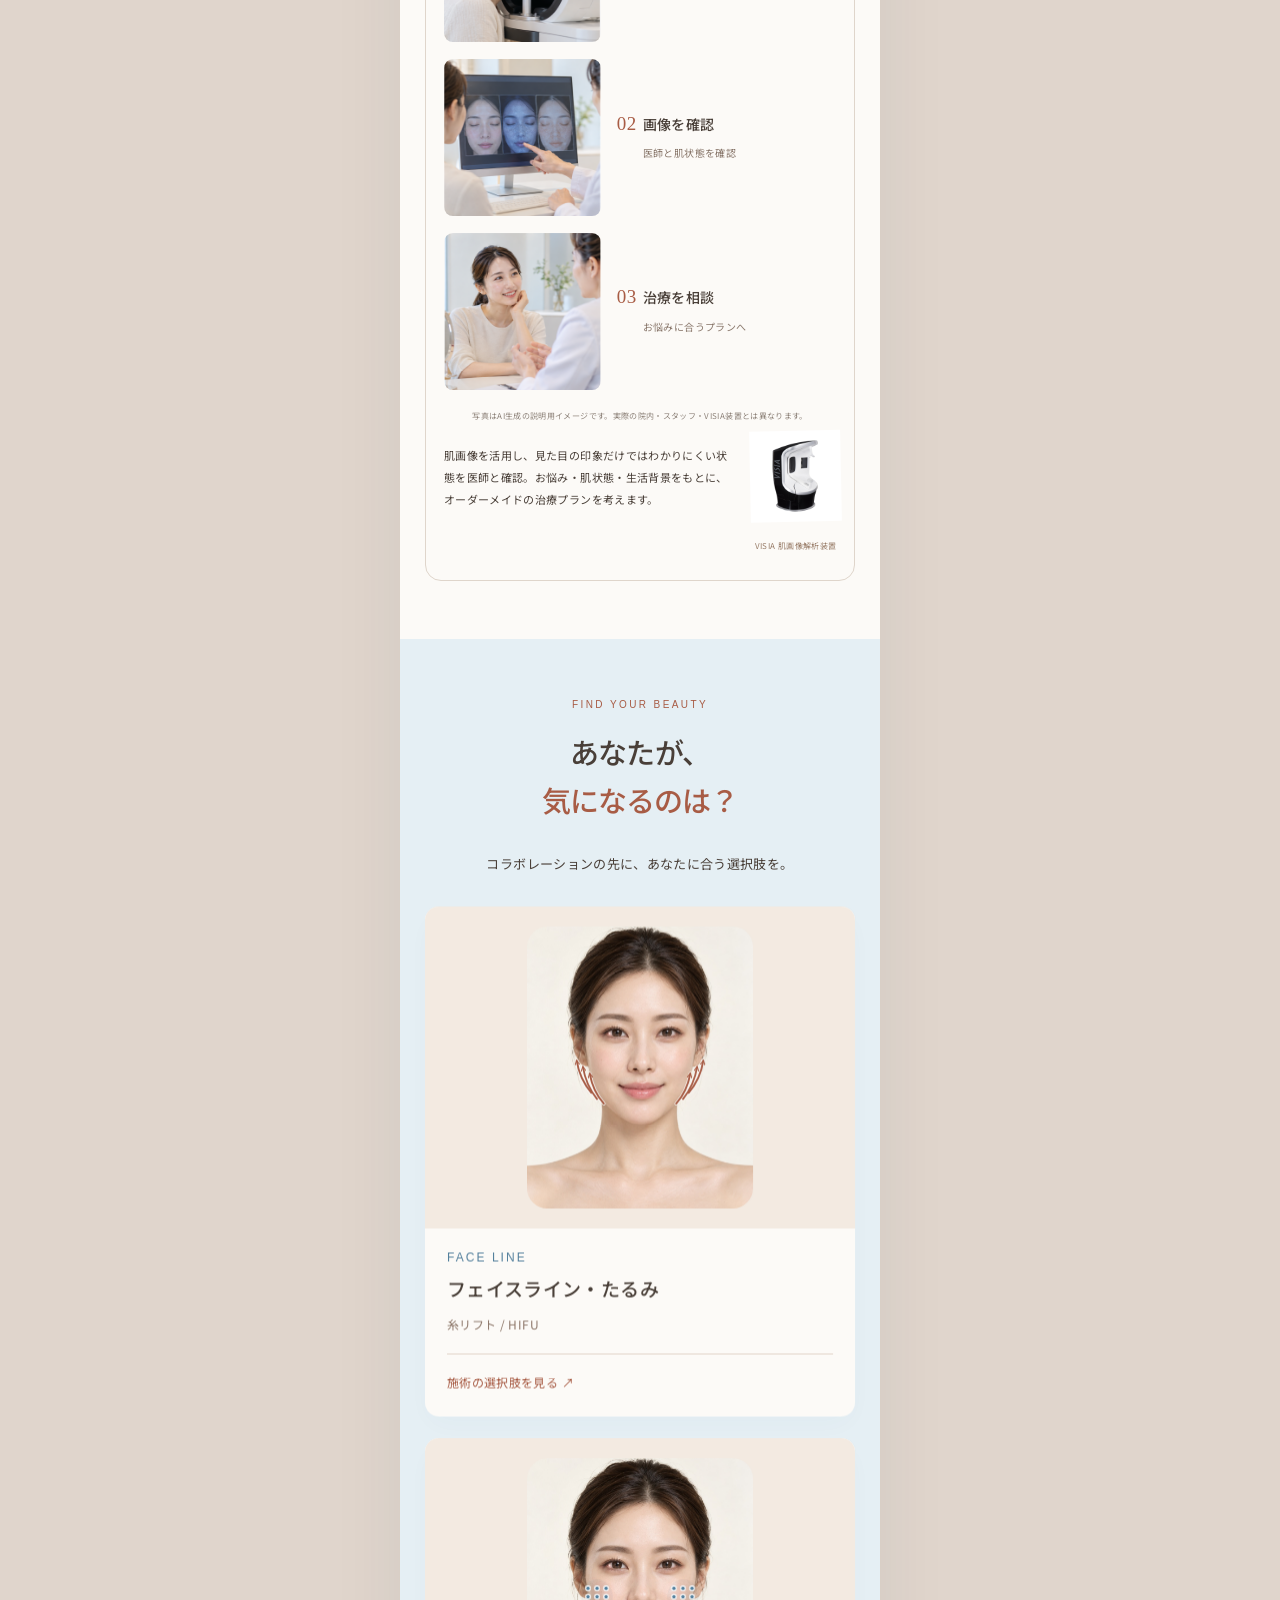
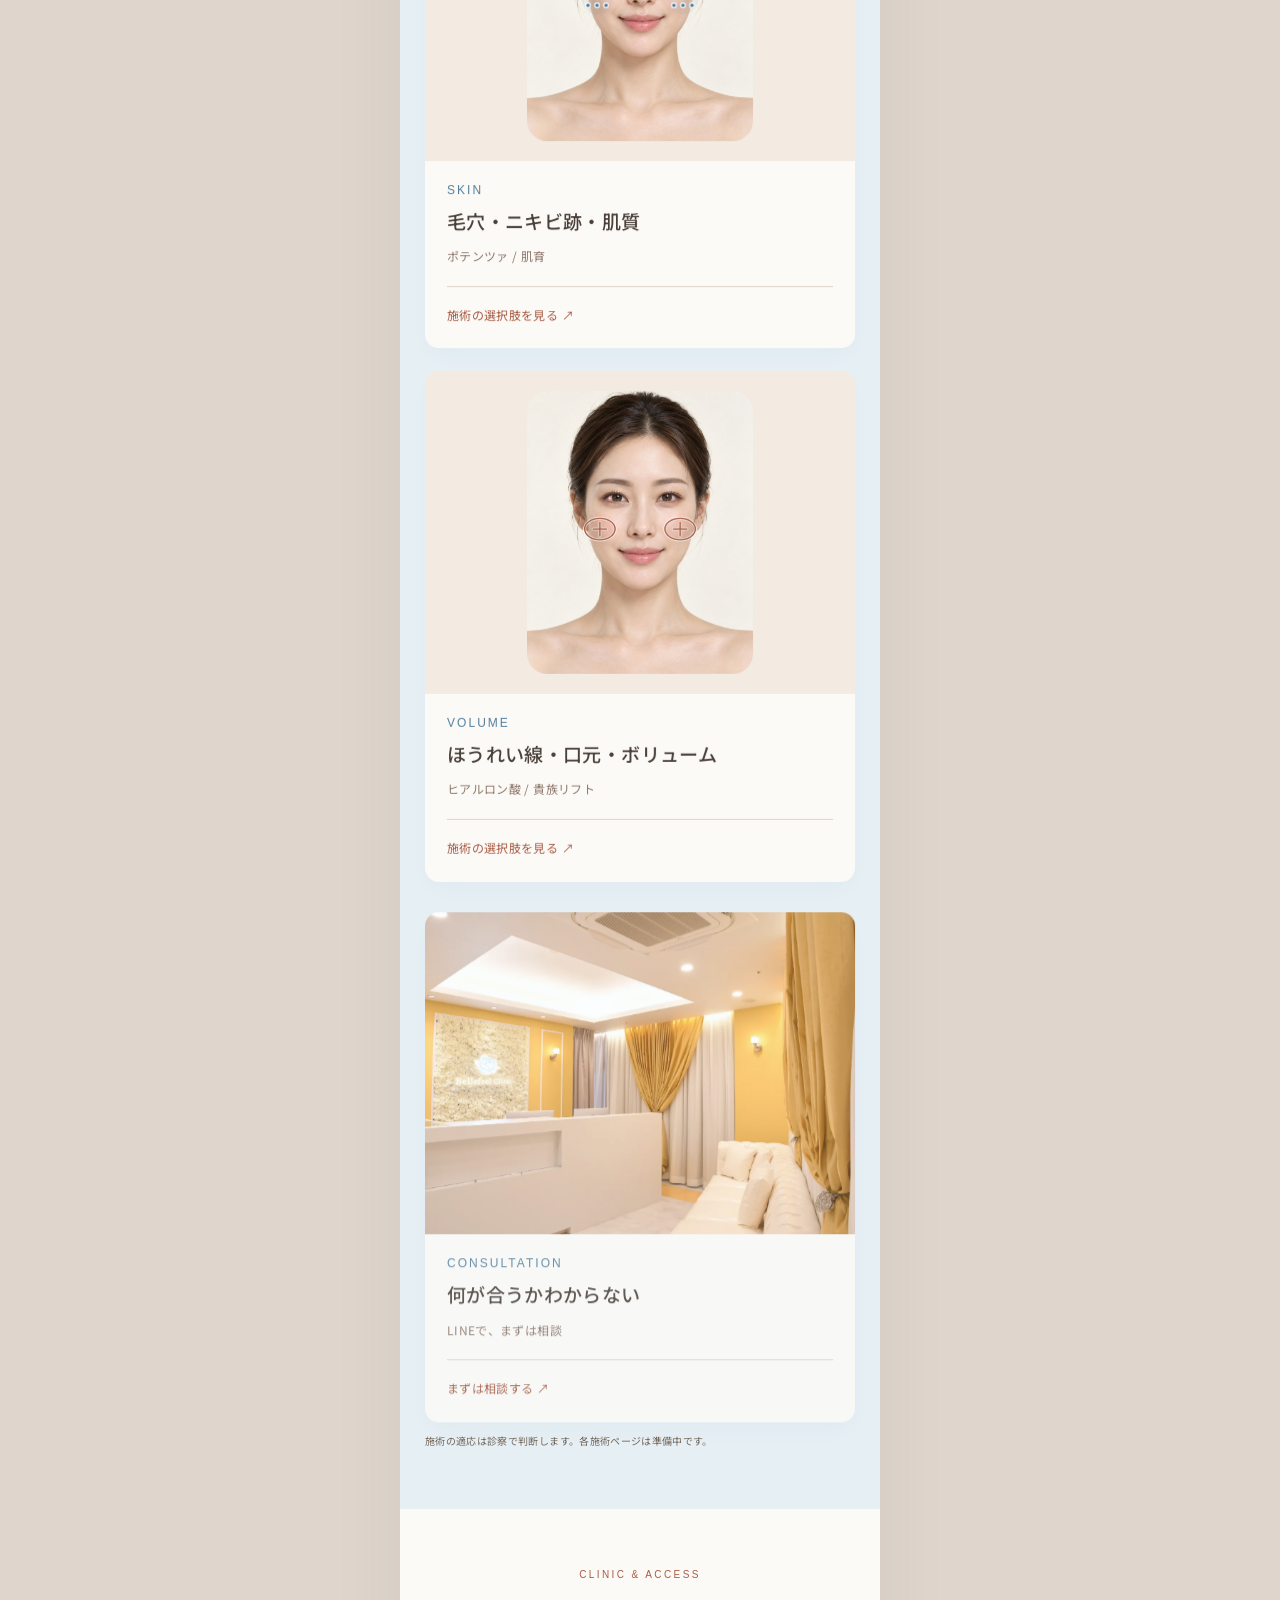
==== commit ceb85e5e: "Place evidence in editorial hero and update opening offer" ====
--- a/index.html
+++ b/index.html
@@ -8,7 +8,7 @@
 <meta content="#f5ede6" name="theme-color"/>
 <link href="noto.css?v=21" rel="stylesheet"/><link href="lp.css?v=12" rel="stylesheet"/>
 <link href="editorial.css?v=12" rel="stylesheet"/>
-<link href="rich-v13.css?v=13" rel="stylesheet"/><link href="motion-v14.css?v=18" rel="stylesheet"/><link rel="stylesheet" href="brand-v21.css?v=28"/><link rel="stylesheet" href="refinement-v27.css?v=3"/><link rel="stylesheet" href="hero-v32.css?v=2"/><link rel="stylesheet" href="hero-v34.css?v=2"/></head>
+<link href="rich-v13.css?v=13" rel="stylesheet"/><link href="motion-v14.css?v=18" rel="stylesheet"/><link rel="stylesheet" href="brand-v21.css?v=28"/><link rel="stylesheet" href="refinement-v27.css?v=3"/><link rel="stylesheet" href="hero-v32.css?v=2"/><link rel="stylesheet" href="hero-v34.css?v=3"/></head>
 <body>
 <header class="header"><a aria-label="Bellefeel Clinic 新宿 トップ" class="brand" href="#top"><img alt="Bellefeel Clinic" src="logo.svg"/></a><a aria-label="新宿院の公式LINEで無料相談・予約" class="head-reserve line-link" href="https://s.lmes.jp/landing-qr/2005005664-KqWeMrqA?uLand=kCD6br" rel="noopener" target="_blank"><span aria-hidden="true" class="line-mini">LINE</span><span><small>無料相談</small><b>LINE予約</b></span></a><button aria-controls="navigation" aria-expanded="false" aria-label="メニューを開く" class="menu-button"><span></span><span></span><span></span></button><div aria-hidden="true" class="reading-progress"><span></span></div></header>
 <div class="overlay" hidden=""></div>
@@ -26,11 +26,11 @@
     <img class="hero-model-blink" alt="" aria-hidden="true" src="hero-blink-v31.webp" decoding="async"/>
     <span class="hero-stage-tag">韓国の肌育 × 日本の輪郭設計</span>
     <p class="hero-stage-note">※人物はAI加工のコンセプトイメージです。</p>
-  </div>
   <div class="hero-stats" aria-label="クリニックとグループの実績">
     <a href="https://tribeau.jp/clinics/4863" target="_blank" rel="noopener"><strong>4.7<em>/5</em></strong><small>BELLEFEEL新宿<br/>トリビュー評価</small><span>口コミ61件 ↗</span></a>
     <a href="https://www.4-ever.co.kr/ja/brand" target="_blank" rel="noopener"><strong>100<em>万件+</em></strong><small>4EVERグループ<br/>累計症例</small><span>2018年に突破 ↗</span></a>
     <a href="https://tribeau.jp/clinics/4863/case_reports" target="_blank" rel="noopener"><strong>129<em>件</em></strong><small>BELLEFEEL新宿<br/>掲載症例写真</small><span>トリビュー掲載 ↗</span></a>
+  </div>
   </div>
   <div class="hero-campaign"><small>RENEWAL SPECIAL / COLLABORATION MENU</small><b>輪郭と肌を考える、<br/>A・B・Cの特別セット</b><strong>98,000<em>円</em></strong><a href="#sets">3つのメニューを見る ↗</a><p>各セットにVISIAフェイシャルドック付き。内容・適応は診察時にご確認ください。</p></div>
 </section>
--- a/hero-v34.css
+++ b/hero-v34.css
@@ -35,3 +35,18 @@
 @media(max-width:480px){.hero-v34 .hero-headline{padding-top:24px}.hero-v34 .hero-headline .hero-english{font-size:25px}.hero-v34 .hero-stage{height:390px}.hero-v34 .hero-stats strong{font-size:27px}.hero-v34 .hero-stats strong em{font-size:13px}.hero-v34 .hero-stats small{font-size:7px}.hero-v34 .hero-stats span{font-size:7px}}
 @media(max-width:359px){.hero-v34 .hero-headline .hero-english{font-size:23px}.hero-v34 .hero-headline h1{font-size:23px}.hero-v34 .hero-stage{height:360px}.hero-v34 .hero-campaign{padding-inline:15px}.hero-v34 .hero-campaign b{font-size:12px}.hero-v34 .hero-campaign strong{font-size:24px}}
 @media(prefers-reduced-motion:reduce){.hero-v34 .hero-model,.hero-v34 .hero-model-glance,.hero-v34 .hero-model-blink{animation:none!important;transform:none!important}.hero-v34 .hero-model-glance,.hero-v34 .hero-model-blink{opacity:0!important}}
+/* Editorial key visual: portrait and compact evidence share the image frame. */
+.hero-v34 .hero-stage{position:relative;overflow:hidden;isolation:isolate;background:#e8ded6}
+.hero-v34 .hero-stage .hero-model,.hero-v34 .hero-stage .hero-model-glance,.hero-v34 .hero-stage .hero-model-blink{width:76%;height:100%;max-width:none;object-fit:cover;object-position:53% 32%}
+.hero-v34 .hero-stage:after{content:"";position:absolute;inset:0;z-index:1;background:linear-gradient(90deg,transparent 45%,#ede3da66 68%,#f9f5eee6 82%,#faf7f1 100%);pointer-events:none}
+.hero-v34 .hero-stage .hero-stats{position:absolute;z-index:3;right:0;top:36px;bottom:31px;width:39%;display:flex;flex-direction:column;align-items:stretch;justify-content:center;background:transparent;border:0;gap:0}
+.hero-v34 .hero-stage .hero-stats>a{flex:1;padding:7px 7px 8px;background:transparent;border:0!important;border-top:1px solid #ad8e7a88!important}
+.hero-v34 .hero-stage .hero-stats>a:last-child{border-bottom:1px solid #ad8e7a88!important}
+.hero-v34 .hero-stage .hero-stats strong{font-size:38px;color:#a2543d;text-shadow:0 1px 1px #fff9}
+.hero-v34 .hero-stage .hero-stats strong em{font-size:14px}
+.hero-v34 .hero-stage .hero-stats small{font-size:9px;line-height:1.4;color:#6d5146;margin:3px 0 0}
+.hero-v34 .hero-stage .hero-stats span{font-size:8px;color:#967b6d}
+.hero-v34 .hero-stage-tag{max-width:54%;background:#fbf7f1ee;font-weight:500;line-height:1.45}
+.hero-v34 .hero-stage-note{font-size:7px}
+@media(max-width:480px){.hero-v34 .hero-stage{height:405px}.hero-v34 .hero-stage .hero-stats{top:38px;bottom:29px}.hero-v34 .hero-stage .hero-stats strong{font-size:33px}.hero-v34 .hero-stage .hero-stats small{font-size:8px}}
+@media(max-width:359px){.hero-v34 .hero-stage{height:370px}.hero-v34 .hero-stage .hero-stats{top:42px;bottom:25px}.hero-v34 .hero-stage .hero-stats strong{font-size:29px}.hero-v34 .hero-stage .hero-stats small{font-size:7px}.hero-v34 .hero-stage-tag{font-size:8px}}
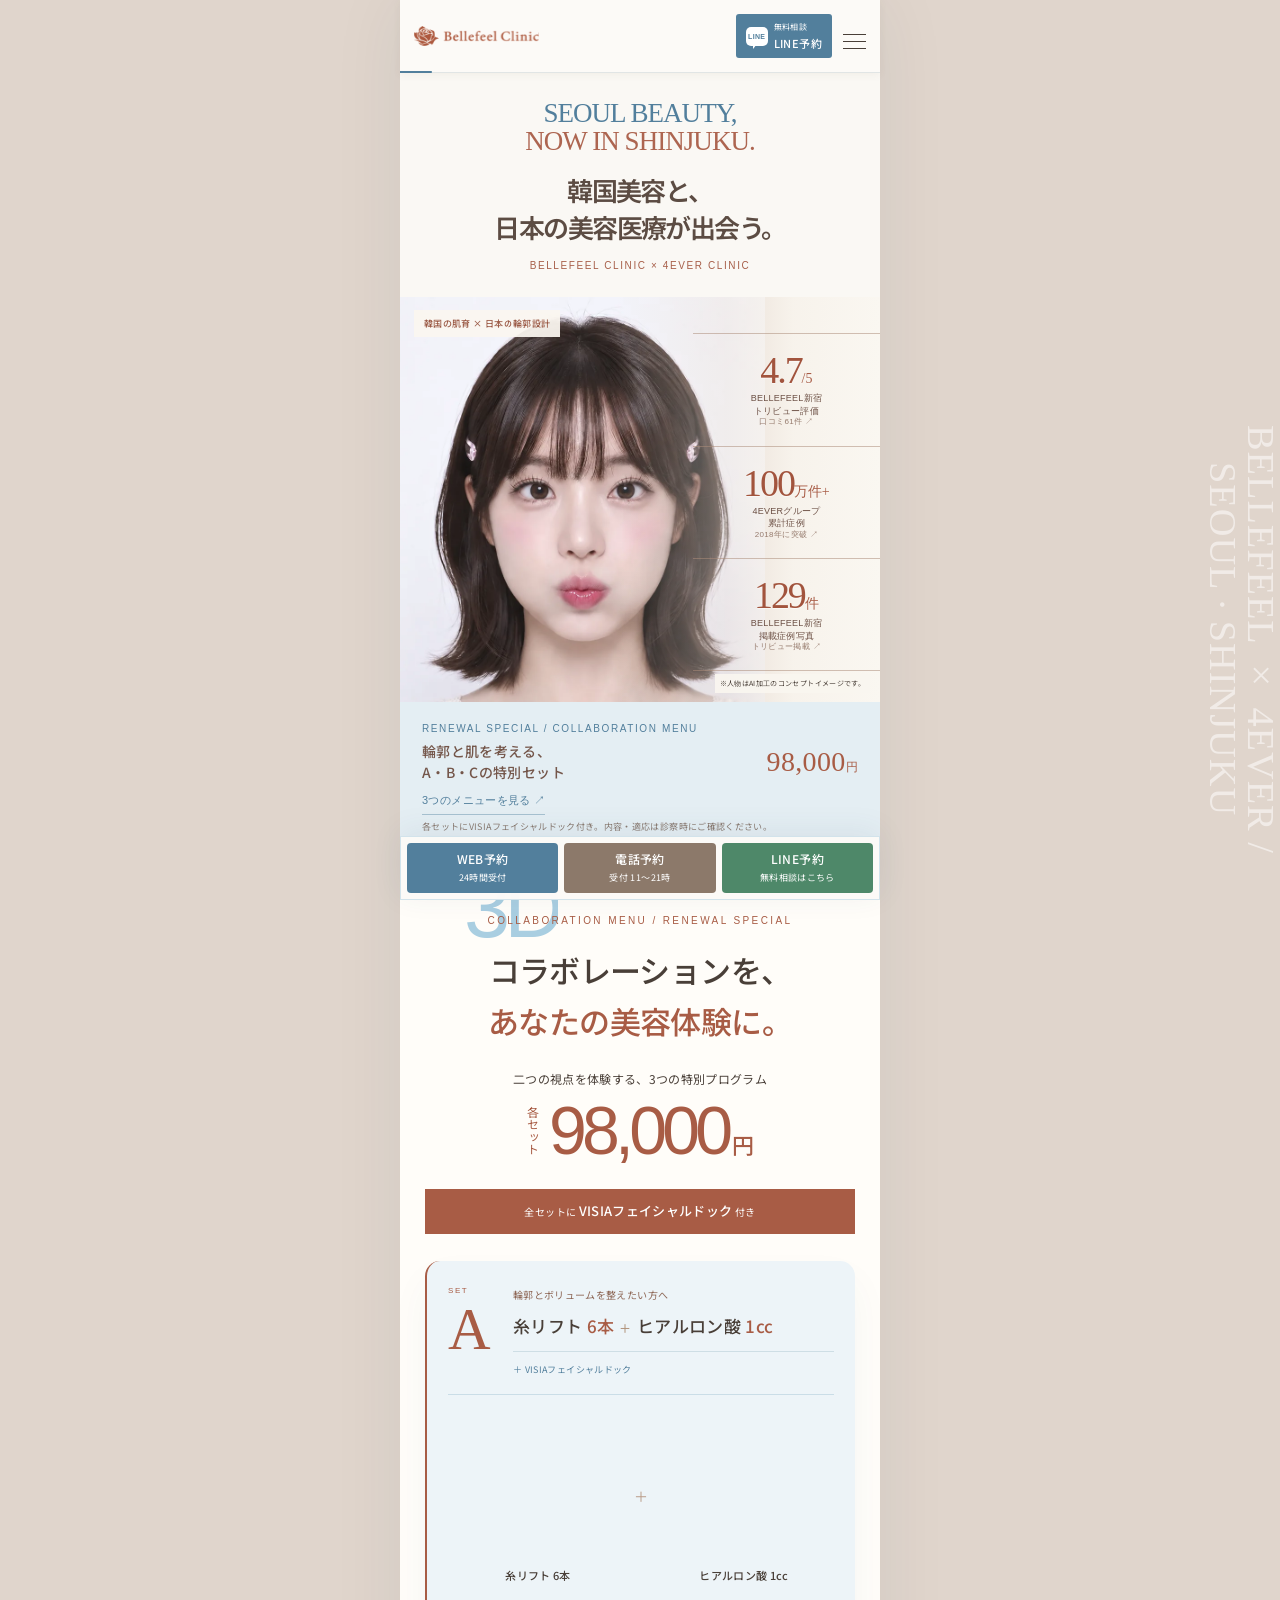
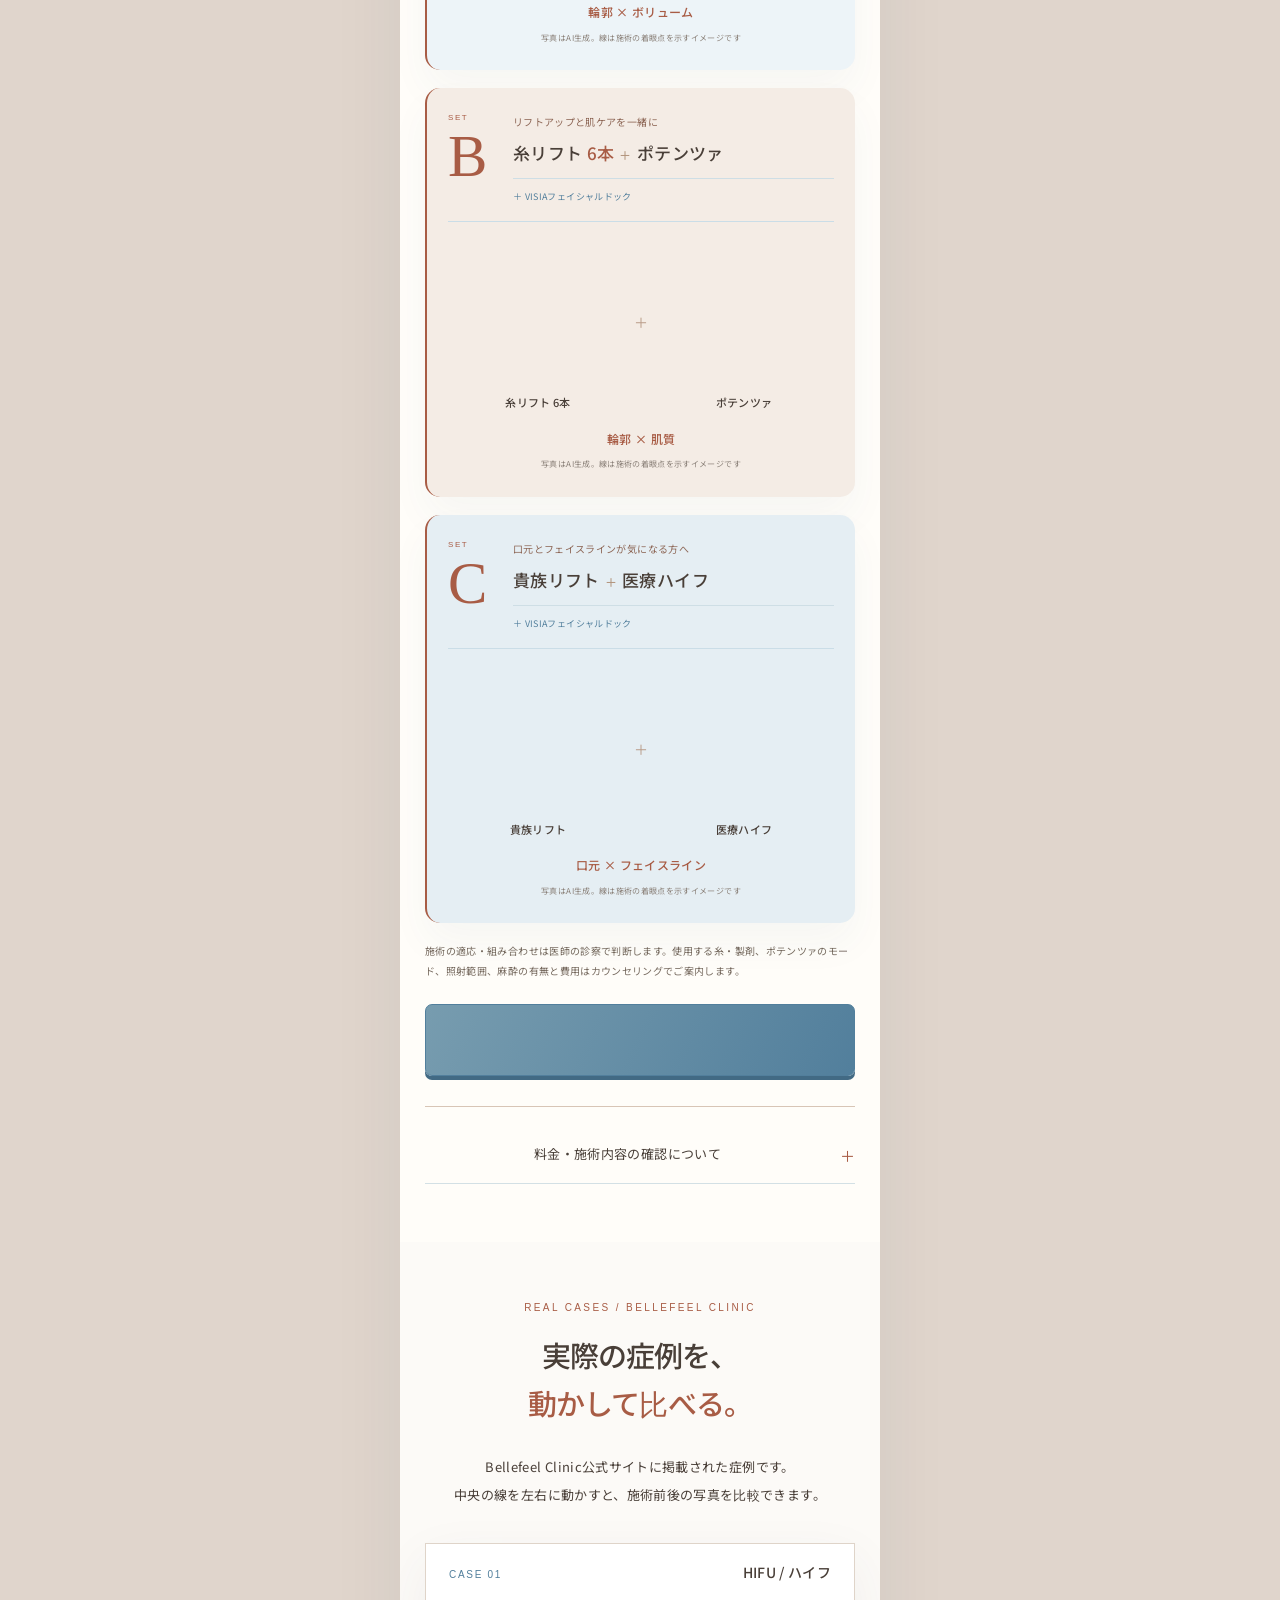
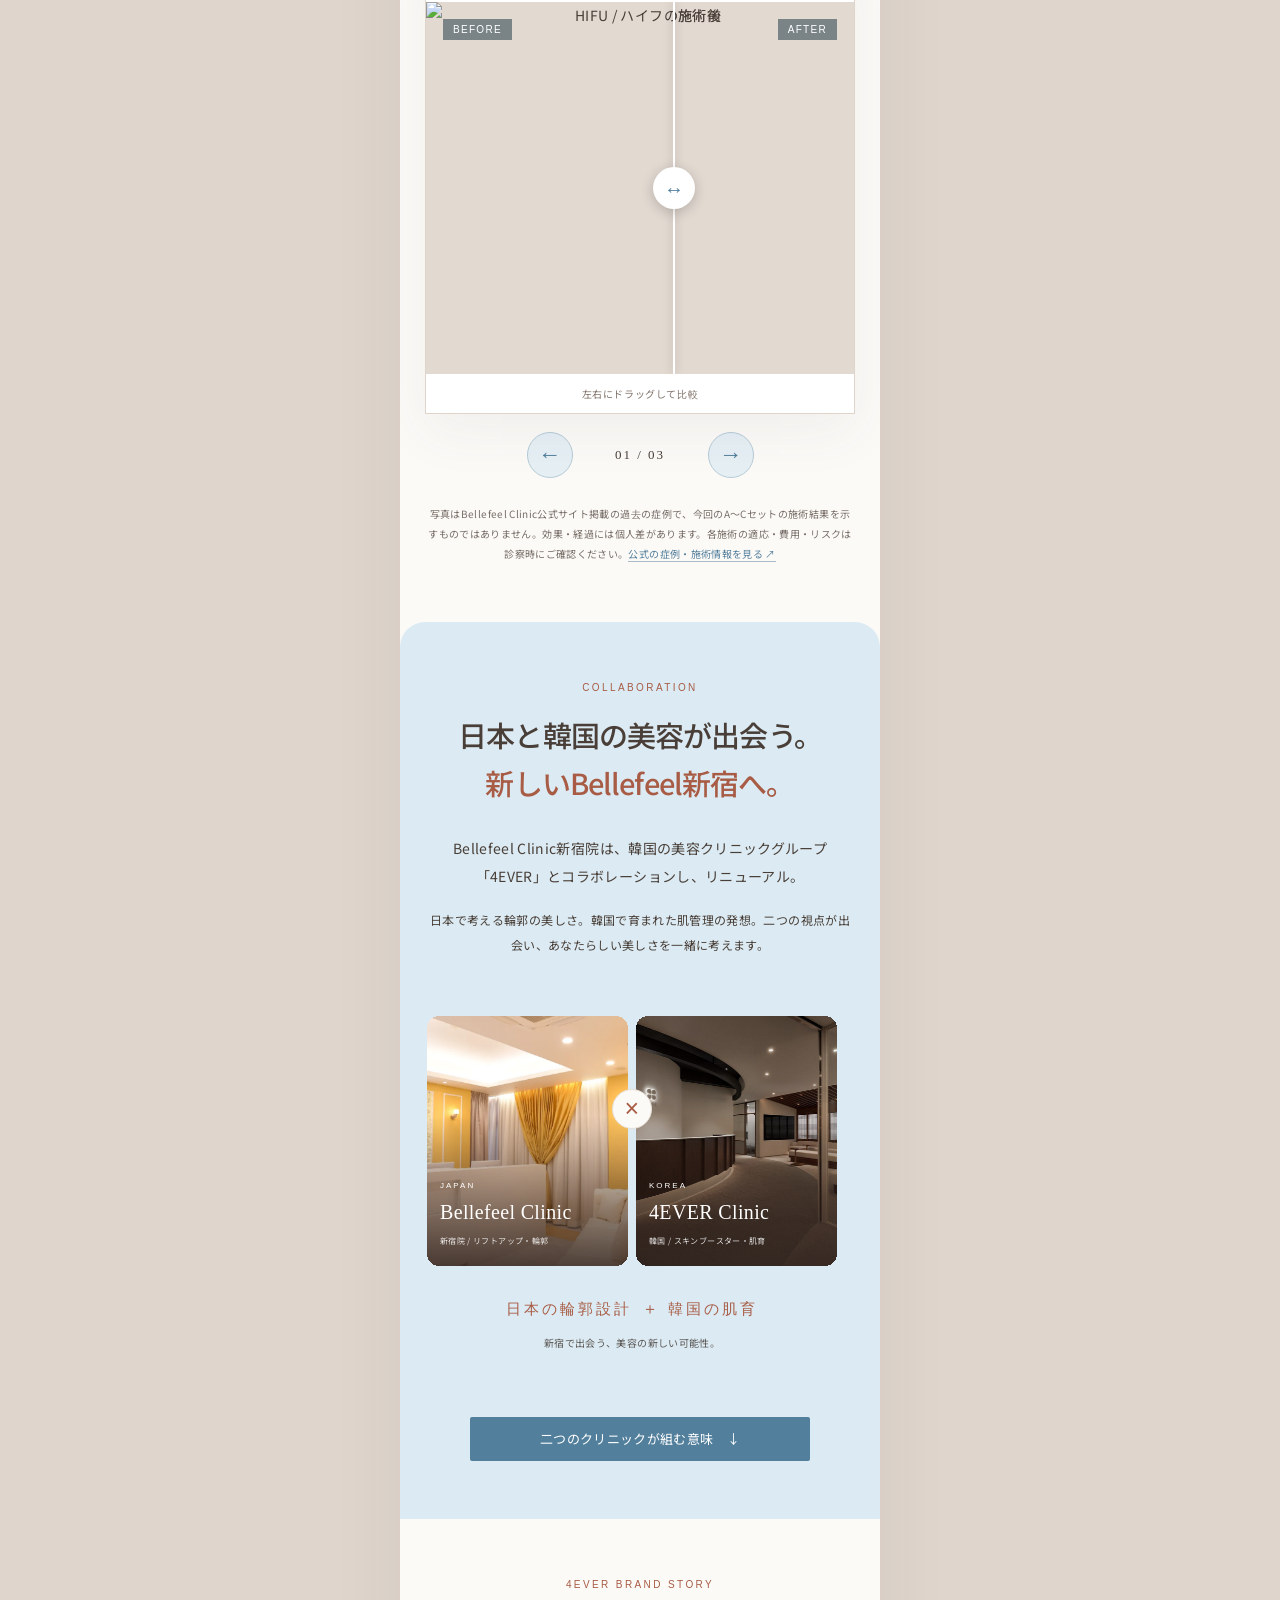
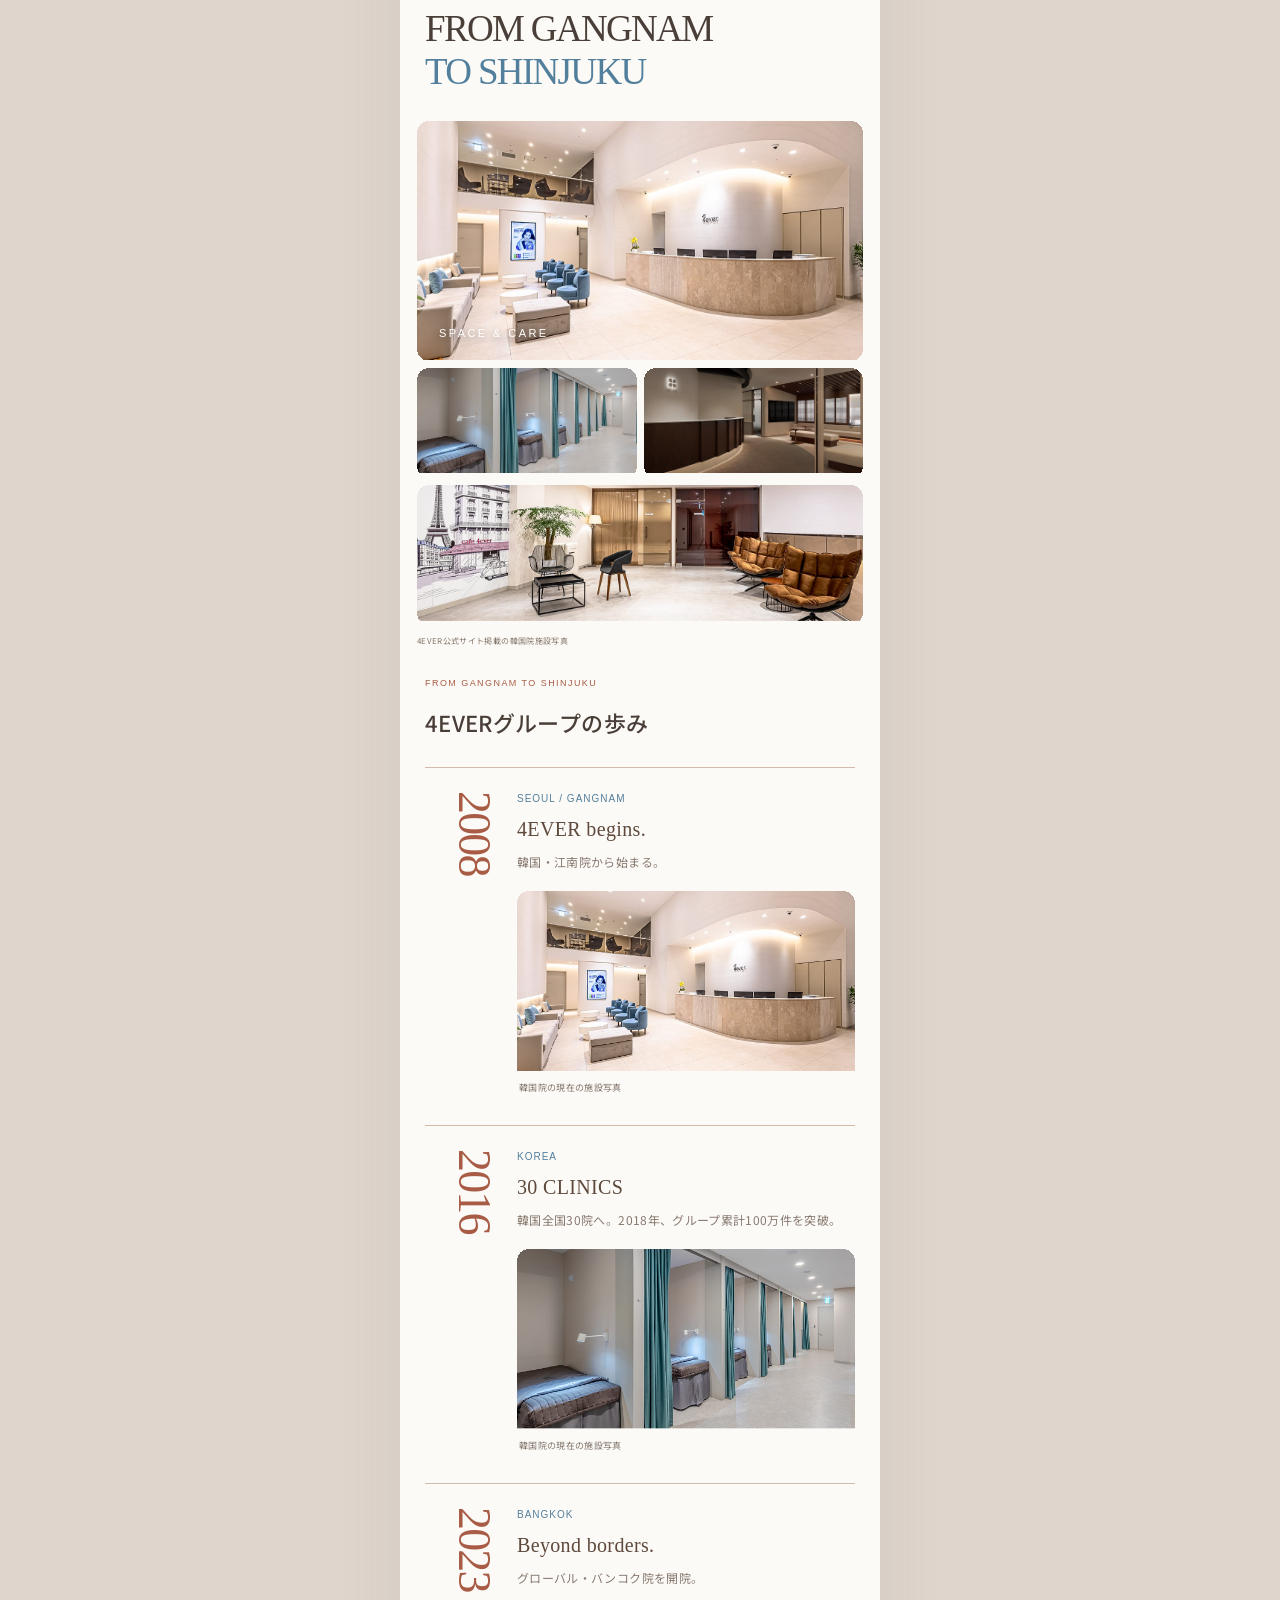
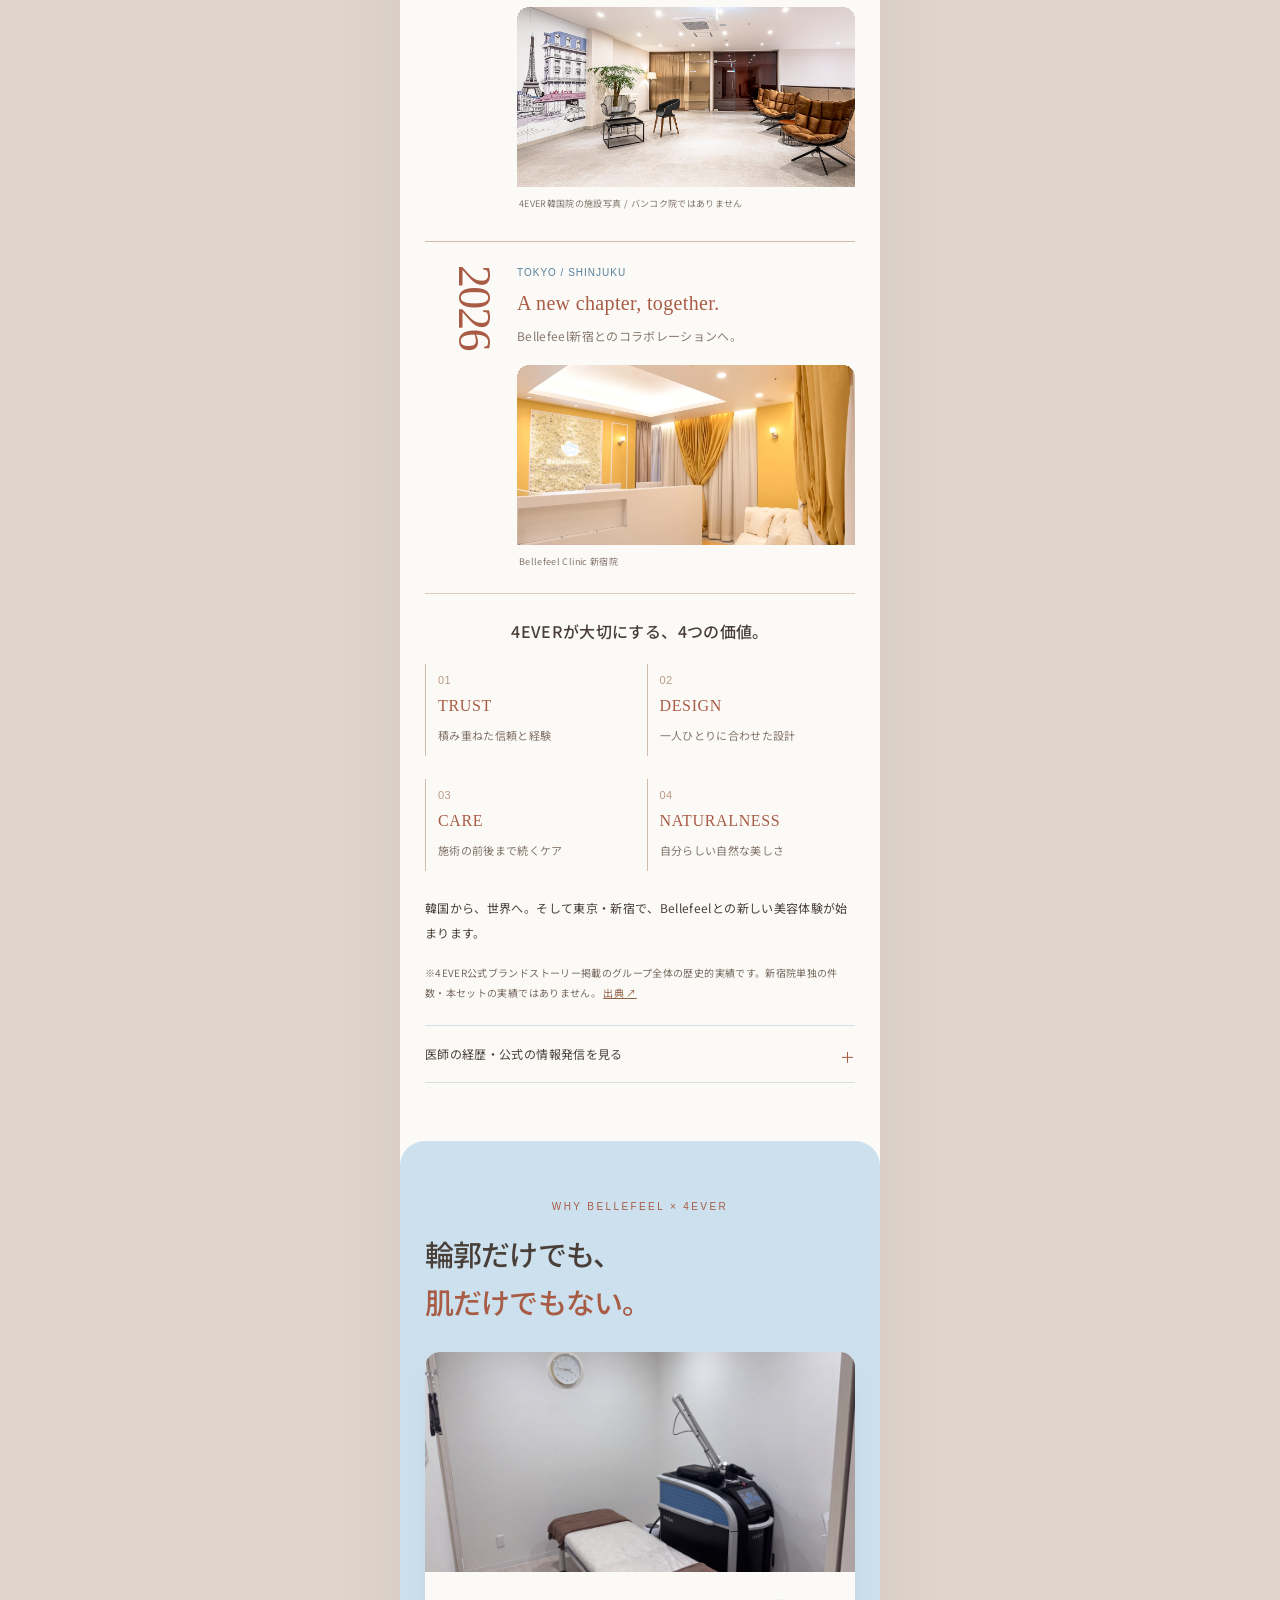
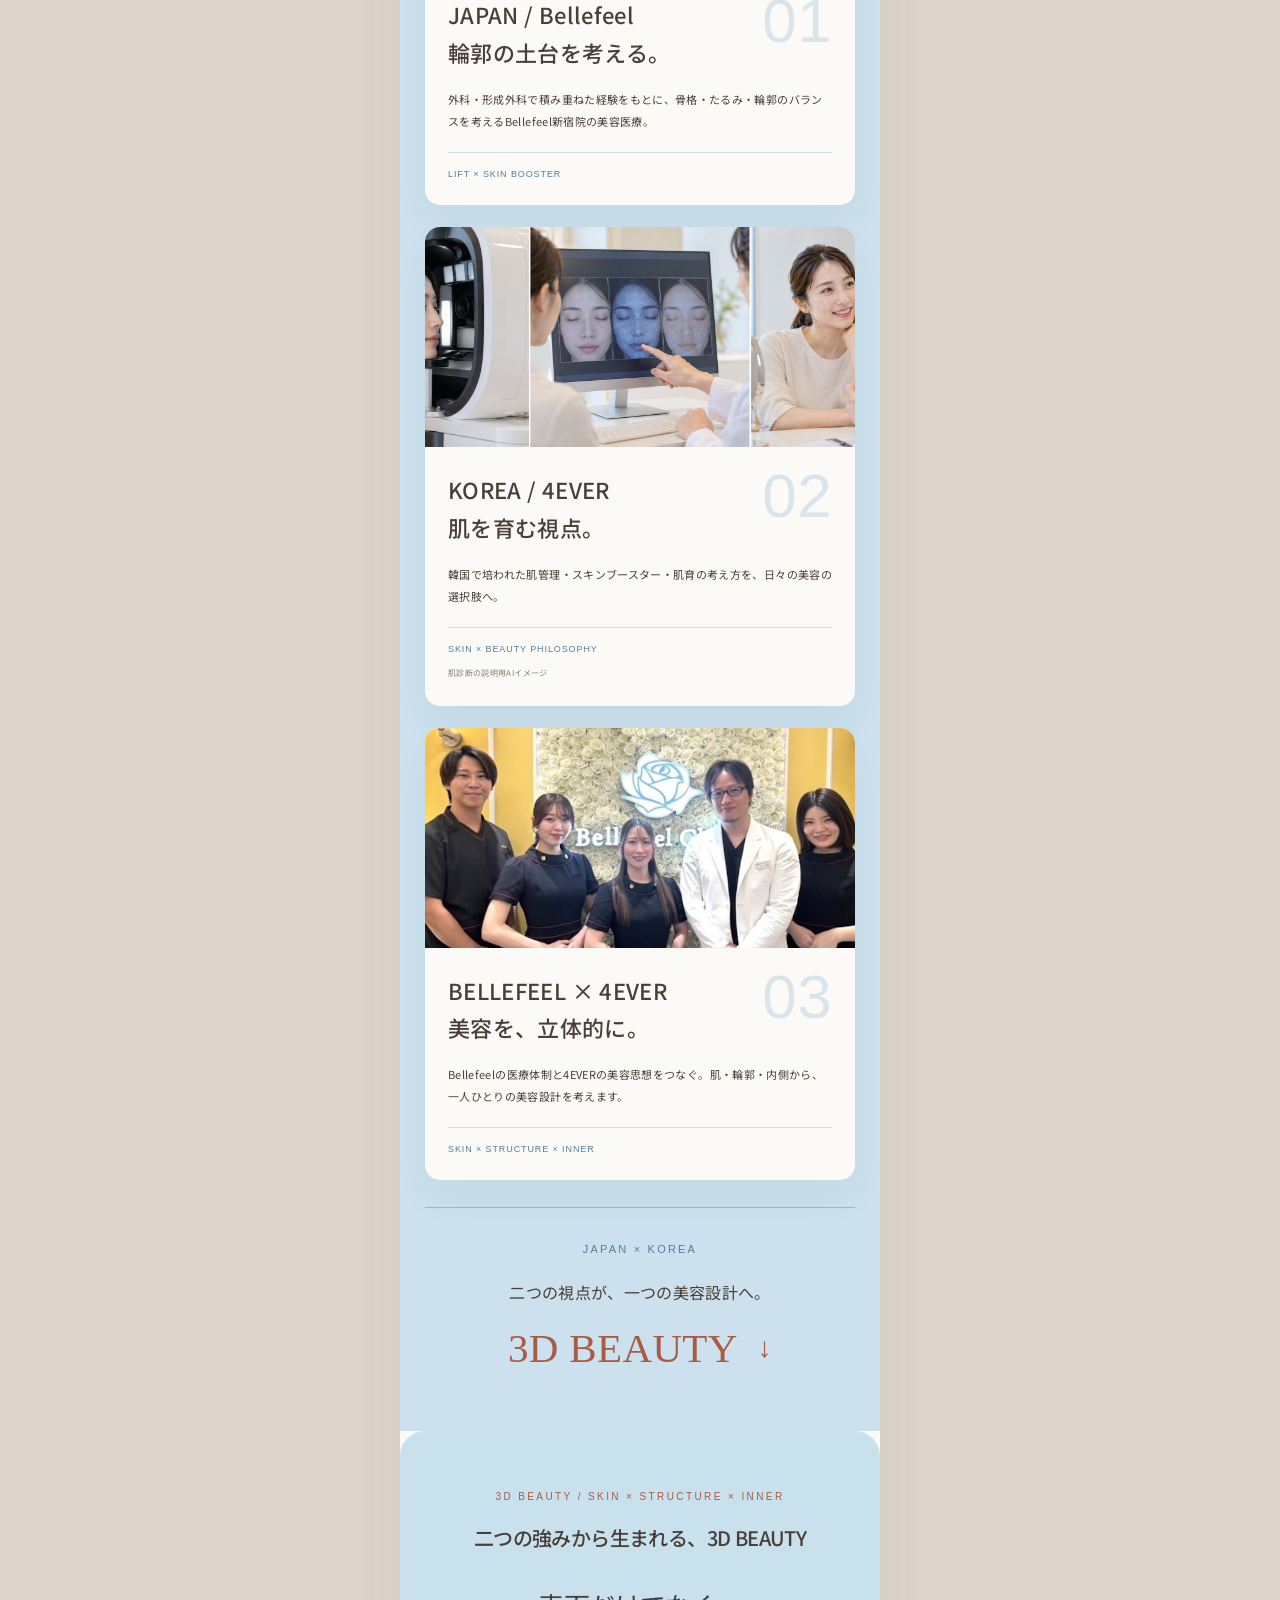
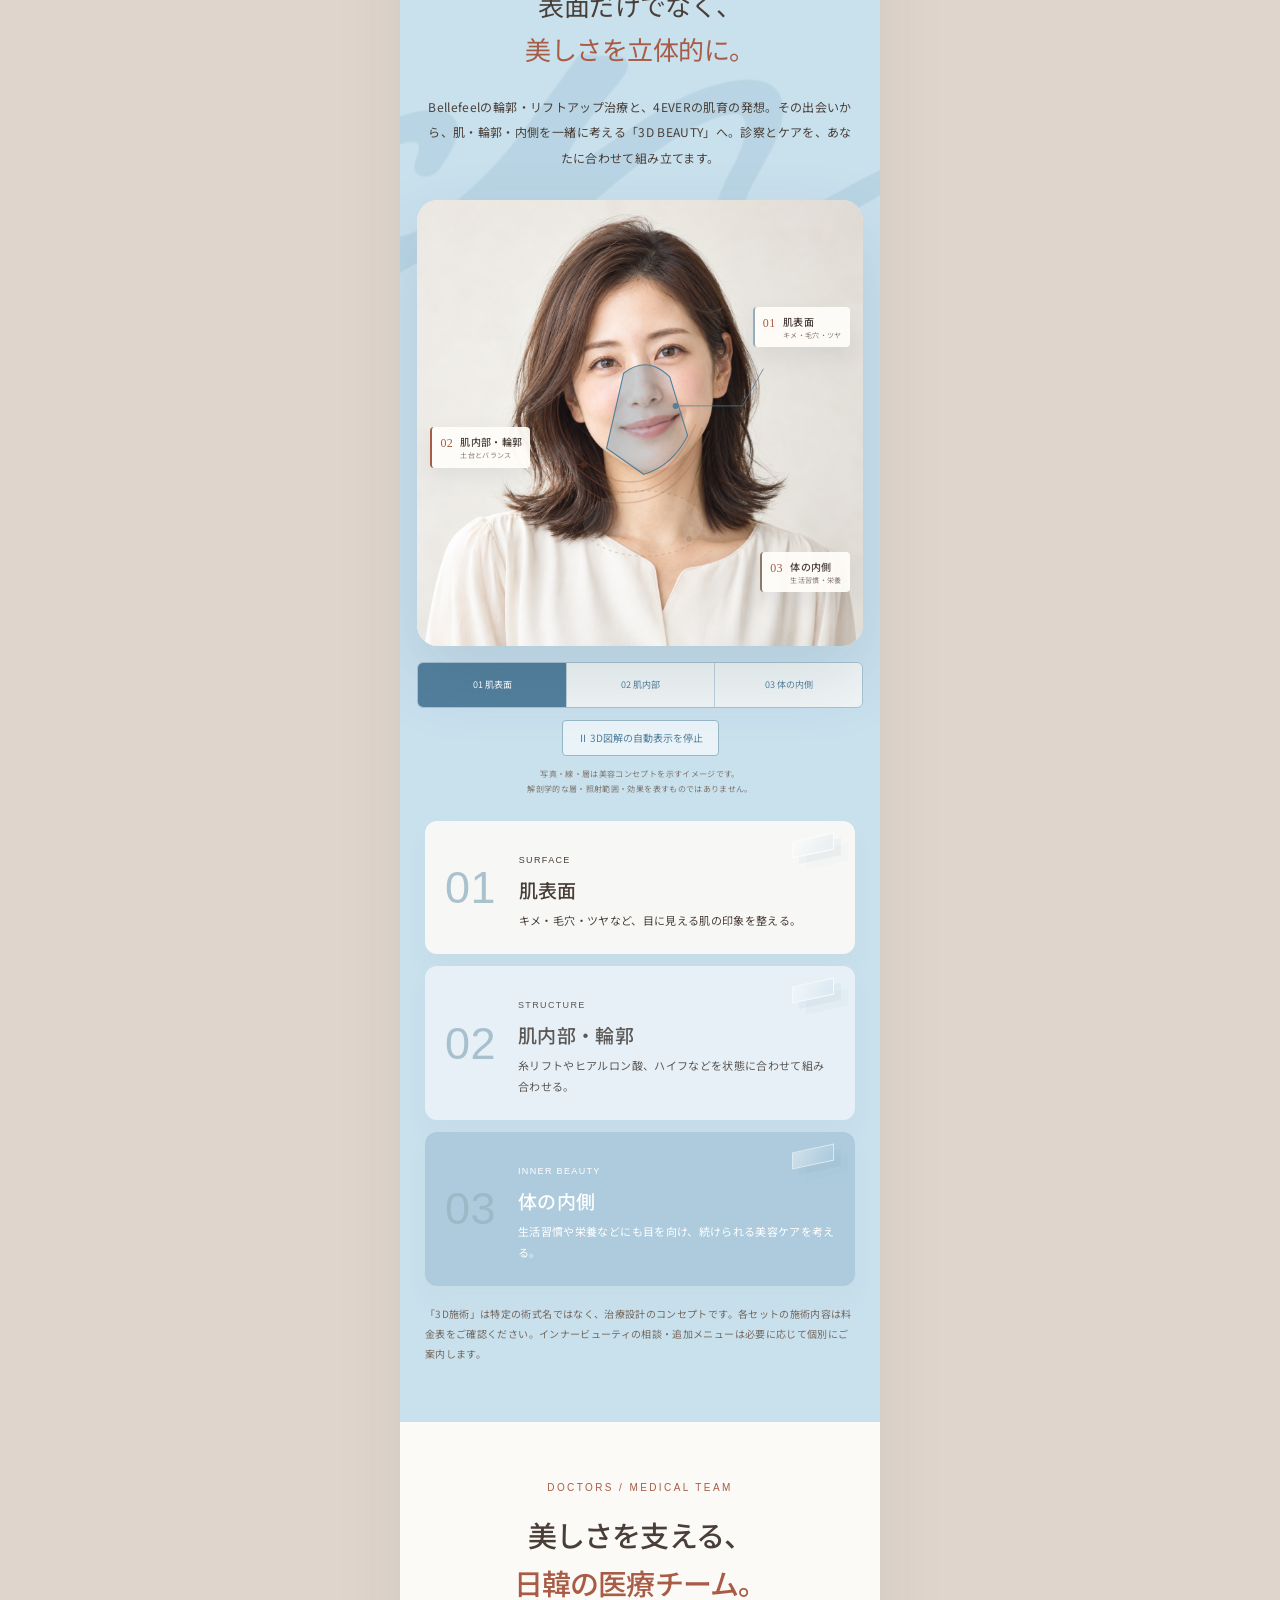
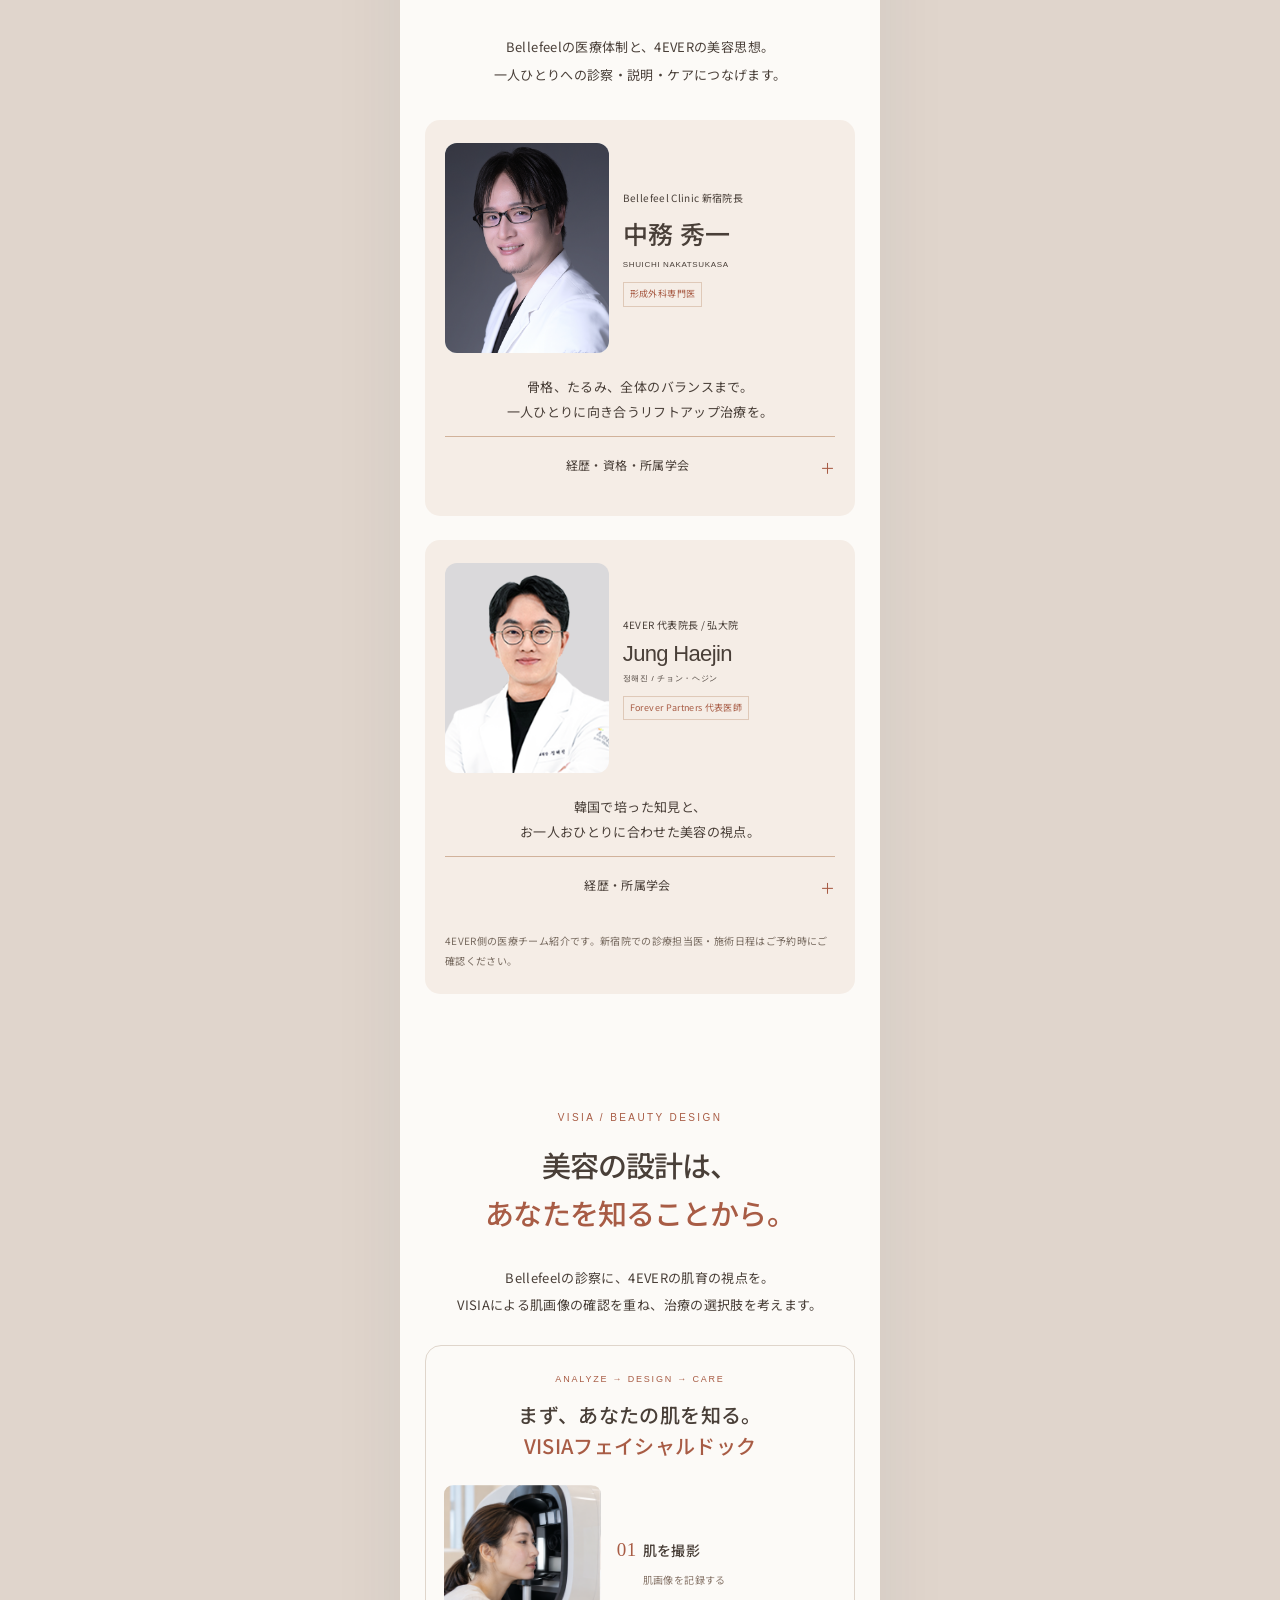
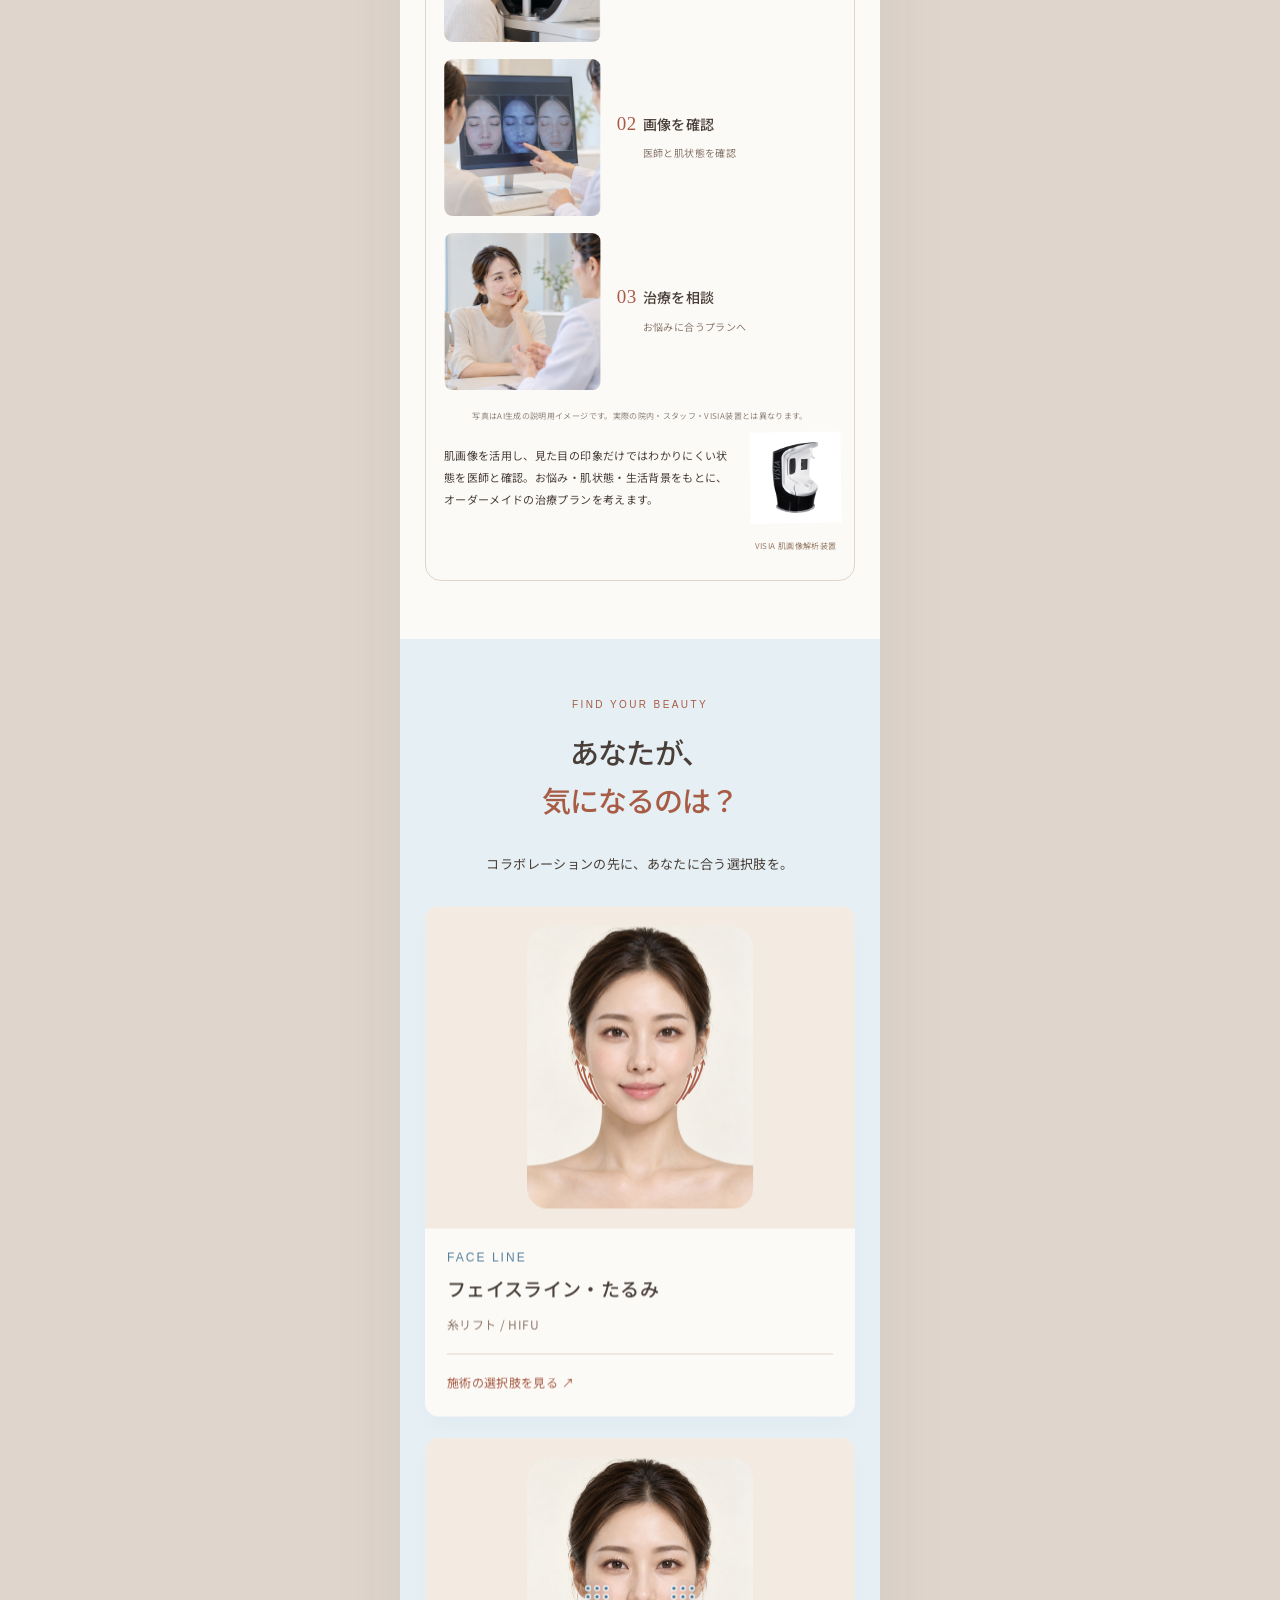
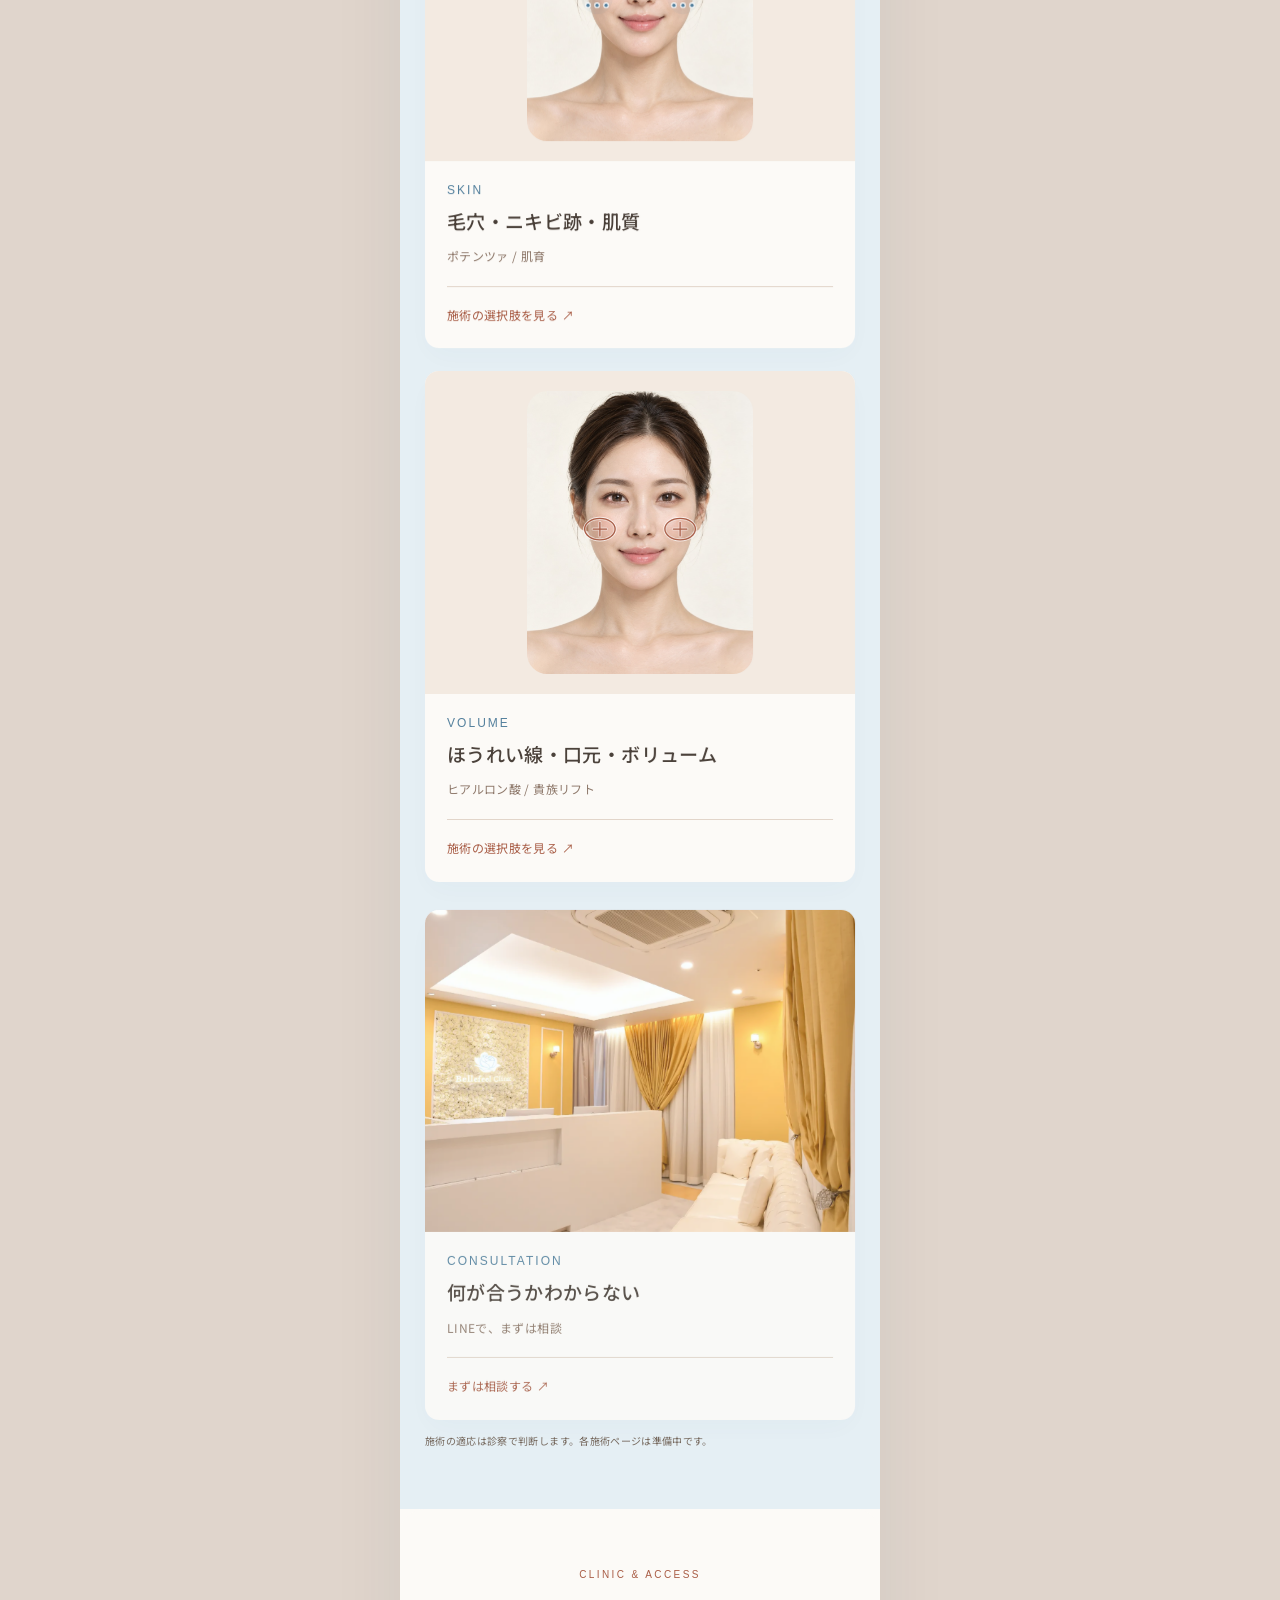
==== commit 24f897d7: "Load refined gaze motion styles" ====
--- a/index.html
+++ b/index.html
@@ -8,7 +8,7 @@
 <meta content="#f5ede6" name="theme-color"/>
 <link href="noto.css?v=21" rel="stylesheet"/><link href="lp.css?v=12" rel="stylesheet"/>
 <link href="editorial.css?v=12" rel="stylesheet"/>
-<link href="rich-v13.css?v=13" rel="stylesheet"/><link href="motion-v14.css?v=18" rel="stylesheet"/><link rel="stylesheet" href="brand-v21.css?v=28"/><link rel="stylesheet" href="refinement-v27.css?v=3"/><link rel="stylesheet" href="hero-v32.css?v=2"/><link rel="stylesheet" href="hero-v34.css?v=3"/></head>
+<link href="rich-v13.css?v=13" rel="stylesheet"/><link href="motion-v14.css?v=18" rel="stylesheet"/><link rel="stylesheet" href="brand-v21.css?v=28"/><link rel="stylesheet" href="refinement-v27.css?v=3"/><link rel="stylesheet" href="hero-v32.css?v=2"/><link rel="stylesheet" href="hero-v34.css?v=4"/></head>
 <body>
 <header class="header"><a aria-label="Bellefeel Clinic 新宿 トップ" class="brand" href="#top"><img alt="Bellefeel Clinic" src="logo.svg"/></a><a aria-label="新宿院の公式LINEで無料相談・予約" class="head-reserve line-link" href="https://s.lmes.jp/landing-qr/2005005664-KqWeMrqA?uLand=kCD6br" rel="noopener" target="_blank"><span aria-hidden="true" class="line-mini">LINE</span><span><small>無料相談</small><b>LINE予約</b></span></a><button aria-controls="navigation" aria-expanded="false" aria-label="メニューを開く" class="menu-button"><span></span><span></span><span></span></button><div aria-hidden="true" class="reading-progress"><span></span></div></header>
 <div class="overlay" hidden=""></div>
--- a/hero-v34.css
+++ b/hero-v34.css
@@ -8,7 +8,7 @@
 .hero-v34 .hero-stage{height:405px;position:relative;overflow:hidden;isolation:isolate;background:#eee7e3}
 .hero-v34 .hero-stage:before{display:none}
 .hero-v34 .hero-model,.hero-v34 .hero-model-glance,.hero-v34 .hero-model-blink{position:absolute;inset:0;width:100%;height:100%;object-fit:cover;object-position:center 36%;transform-origin:center 55%;animation:hero-v34-float 9s ease-in-out infinite alternate}
-.hero-v34 .hero-model-glance,.hero-v34 .hero-model-blink{z-index:1;opacity:0;pointer-events:none;mask-image:radial-gradient(ellipse 14% 7% at 39% 43%,#000 45%,transparent 100%),radial-gradient(ellipse 14% 7% at 62% 43%,#000 45%,transparent 100%)}
+.hero-v34 .hero-model-glance,.hero-v34 .hero-model-blink{z-index:1;opacity:0;pointer-events:none;mask-image:radial-gradient(ellipse 14% 8% at 39% 48%,#000 45%,transparent 100%),radial-gradient(ellipse 14% 8% at 62% 48%,#000 45%,transparent 100%)}
 .hero-v34 .hero-model-glance{animation:hero-v34-float 9s ease-in-out infinite alternate,hero-v34-glance 13s linear infinite}
 .hero-v34 .hero-model-blink{animation:hero-v34-float 9s ease-in-out infinite alternate,hero-v34-blink 6.7s linear infinite}
 .hero-v34 .hero-stage-tag{position:absolute;z-index:2;top:13px;left:14px;padding:7px 10px;font-size:9px;background:#faf7f0d9;color:#9b5a46}
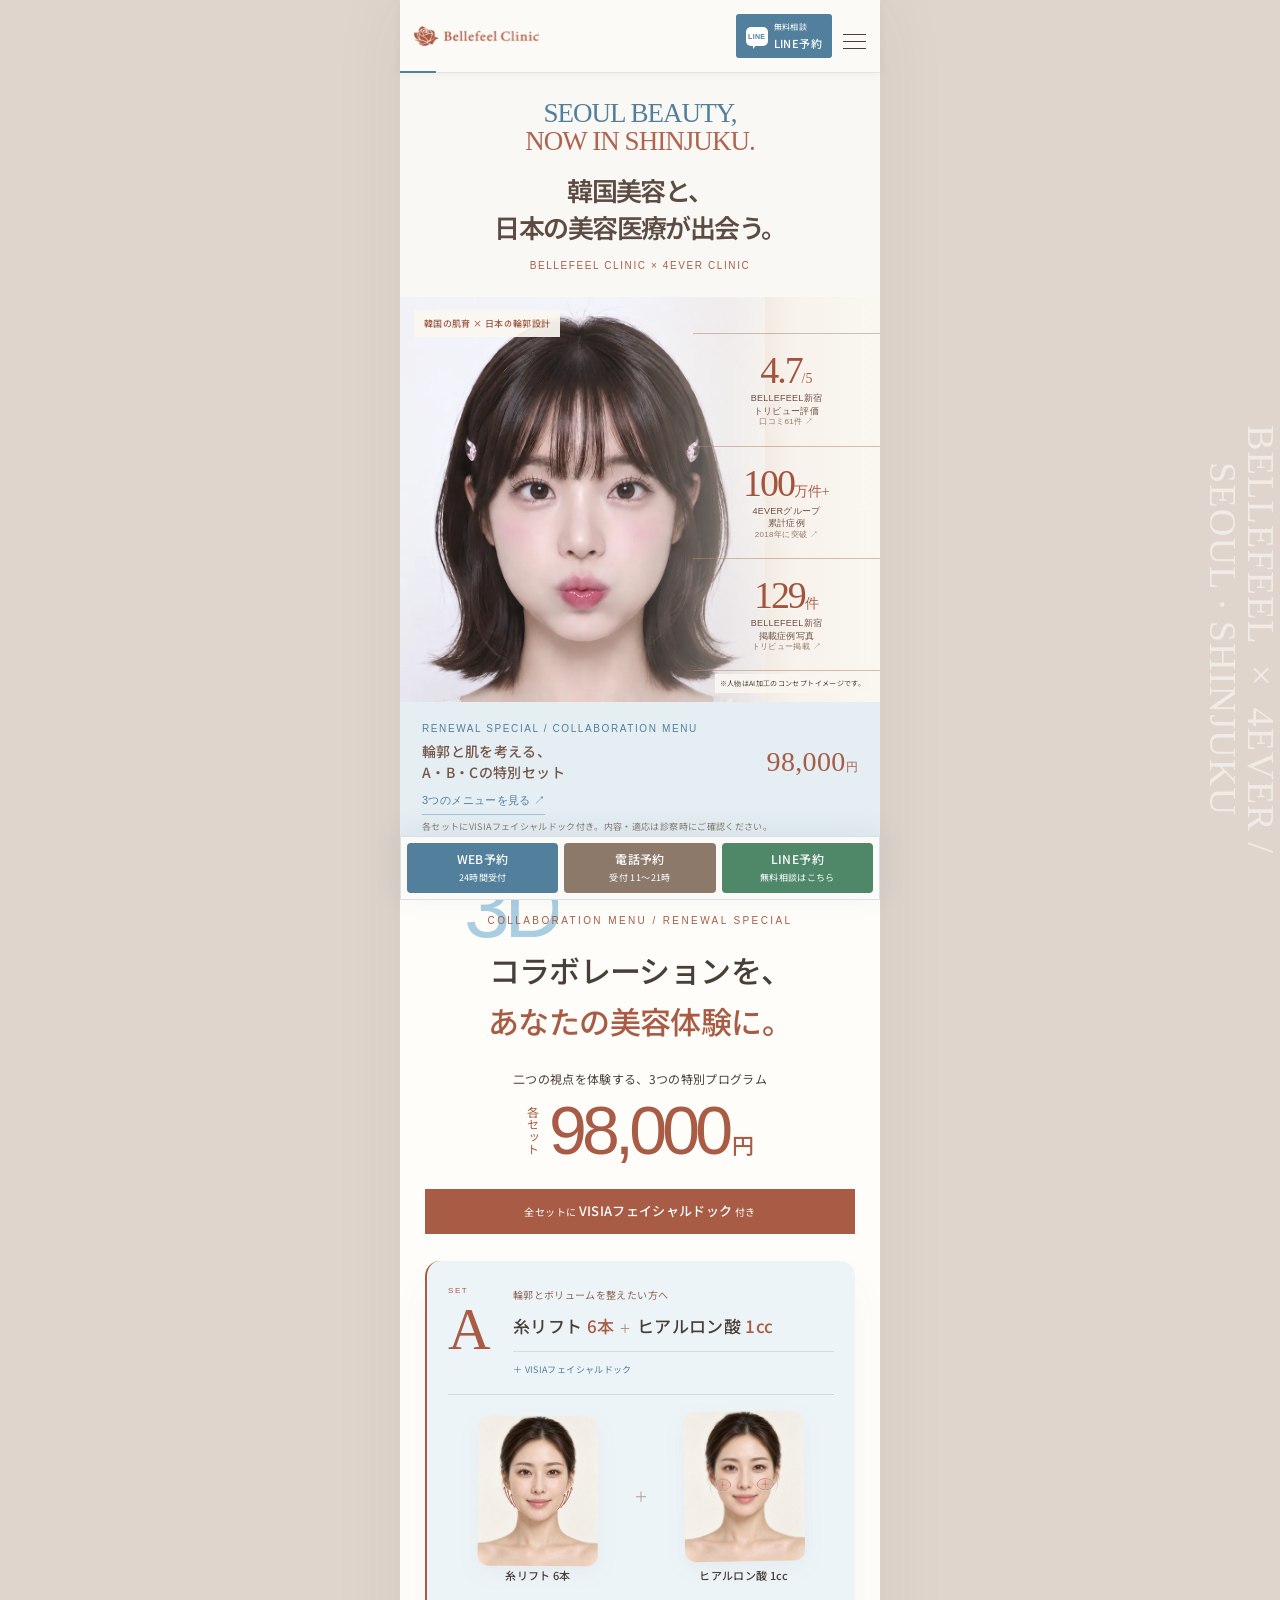
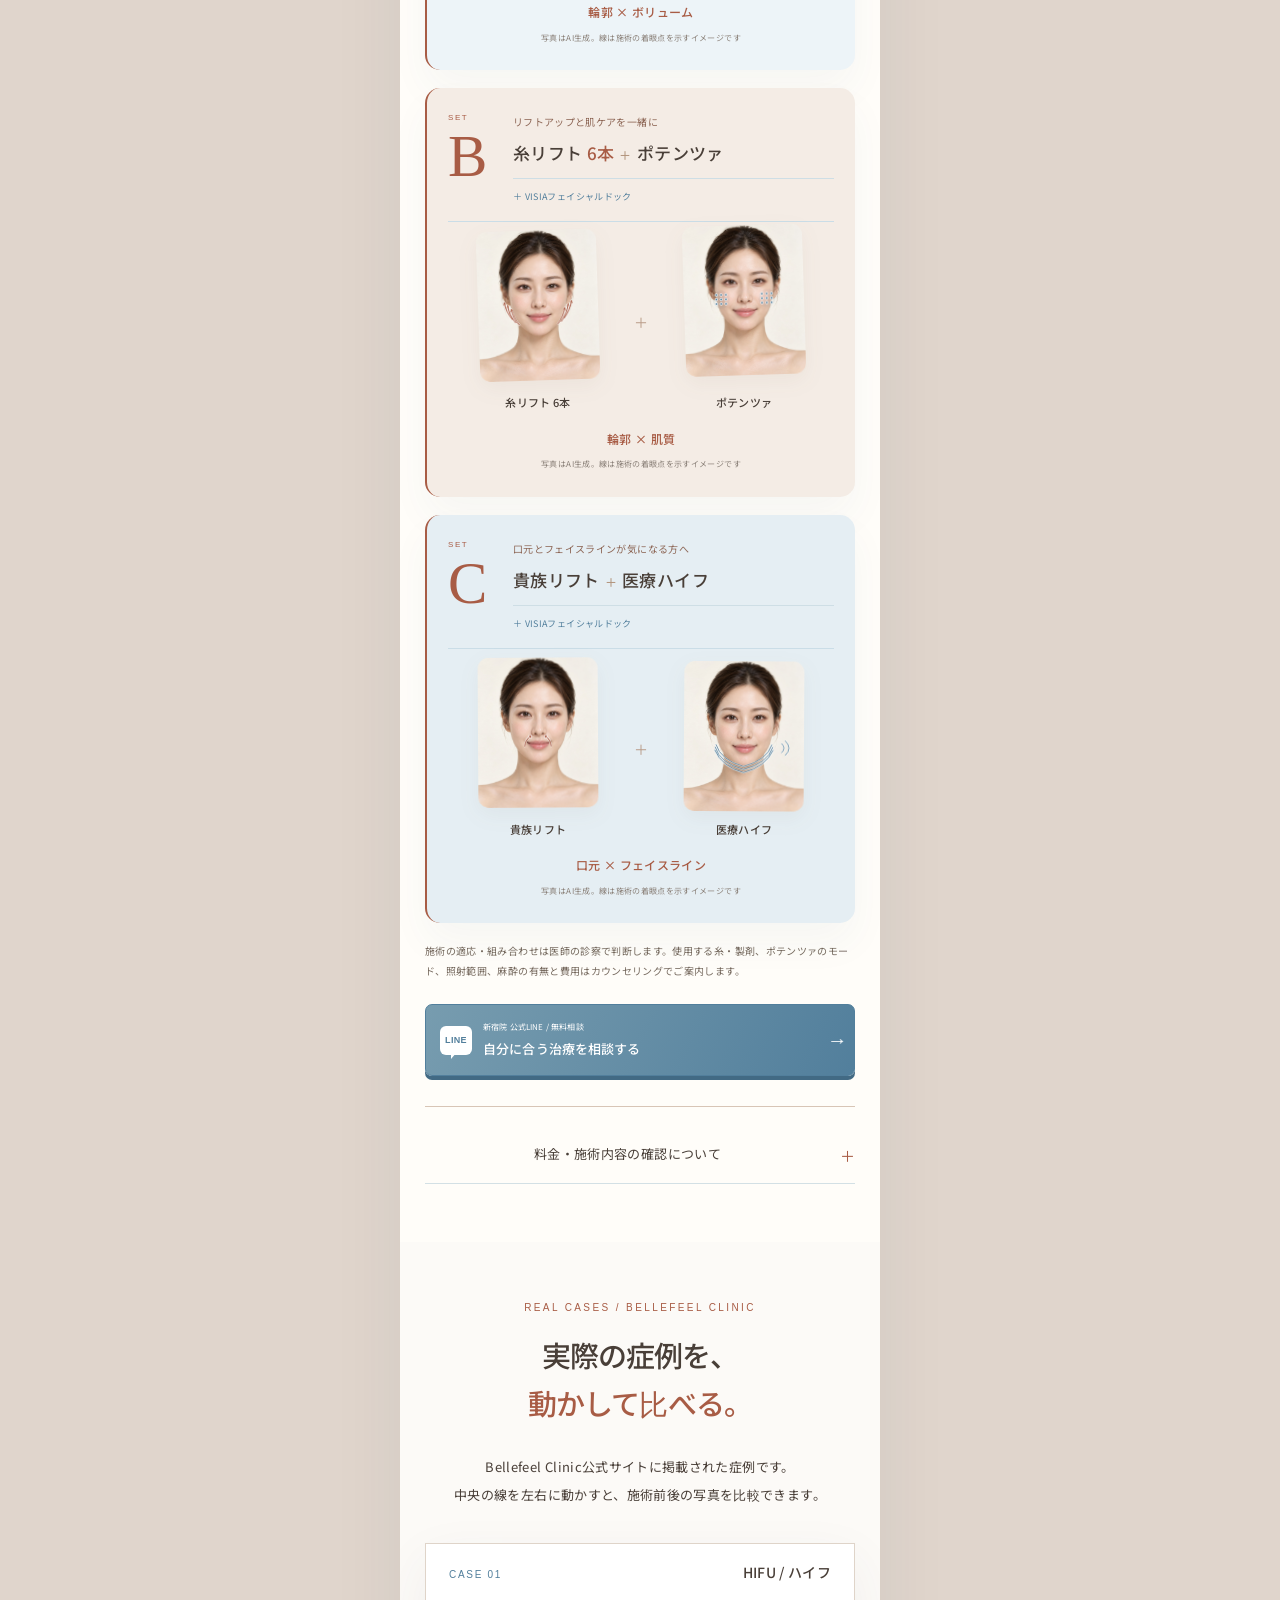
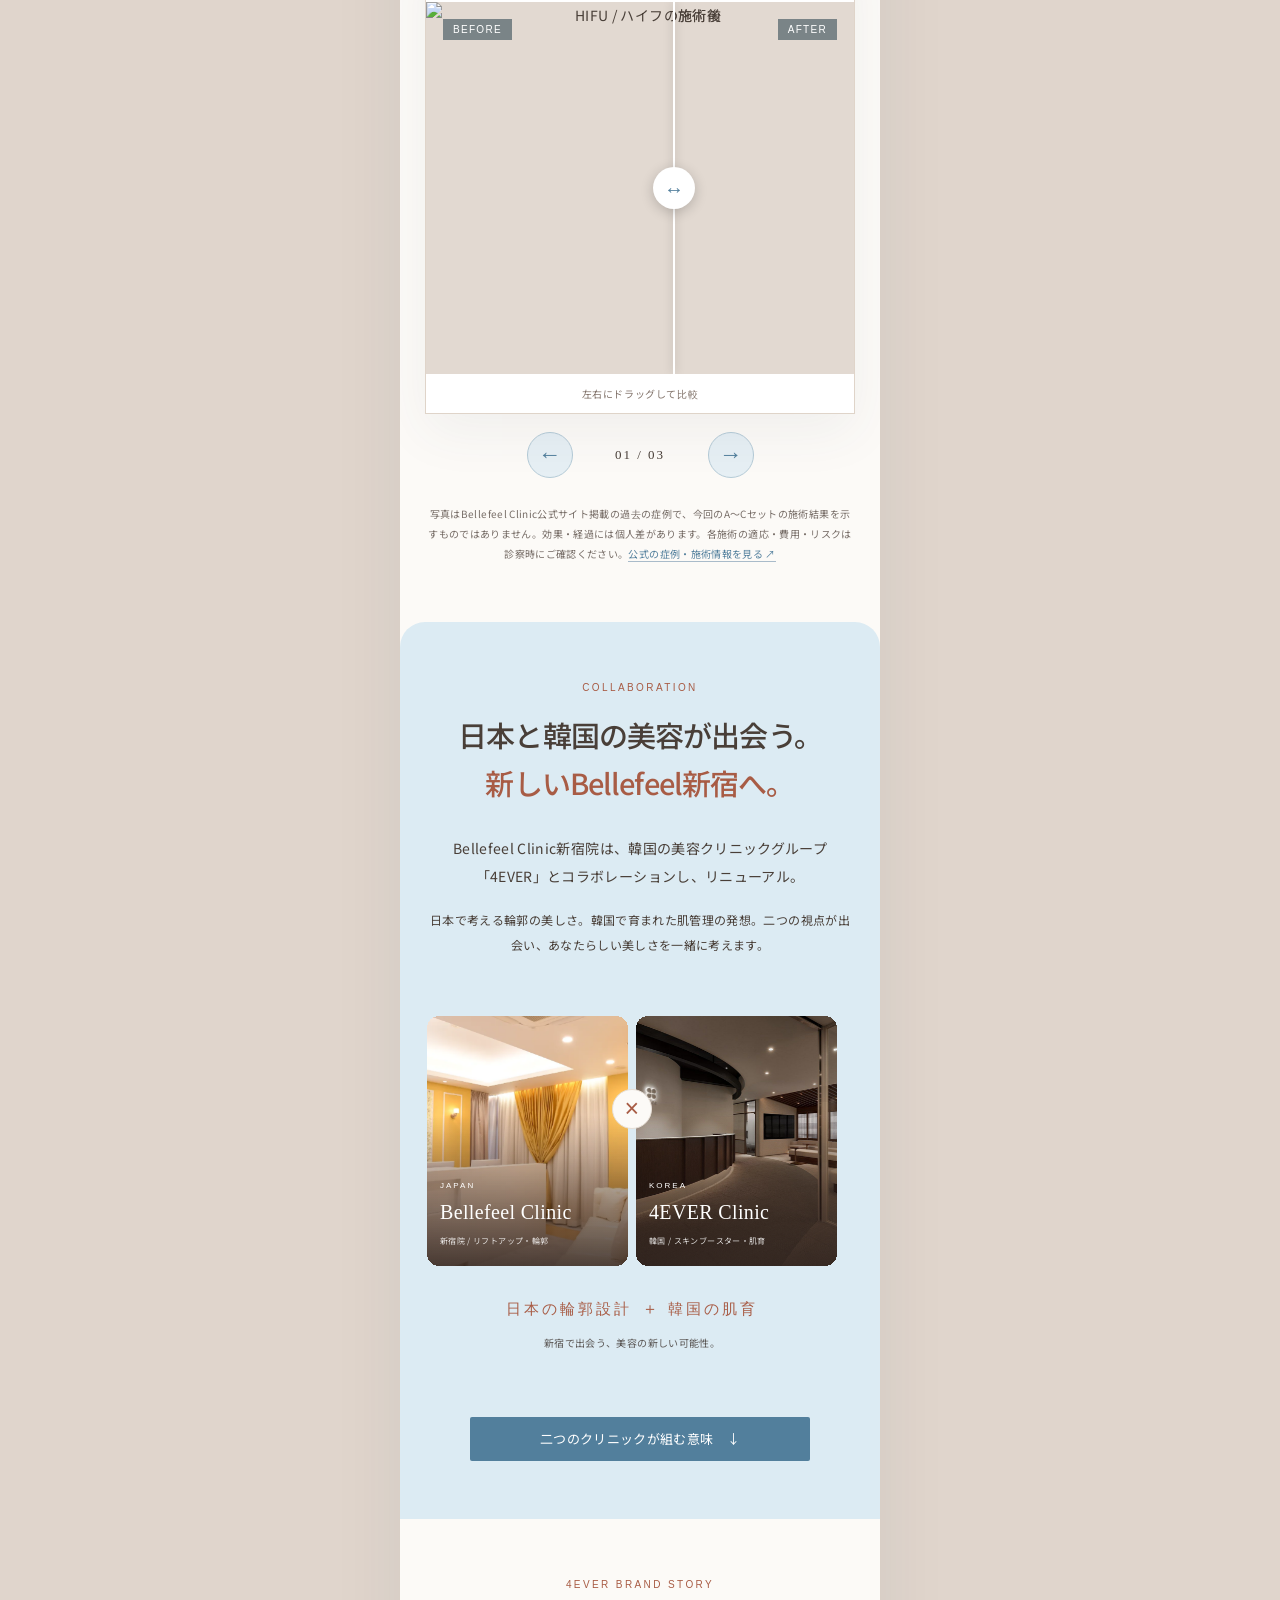
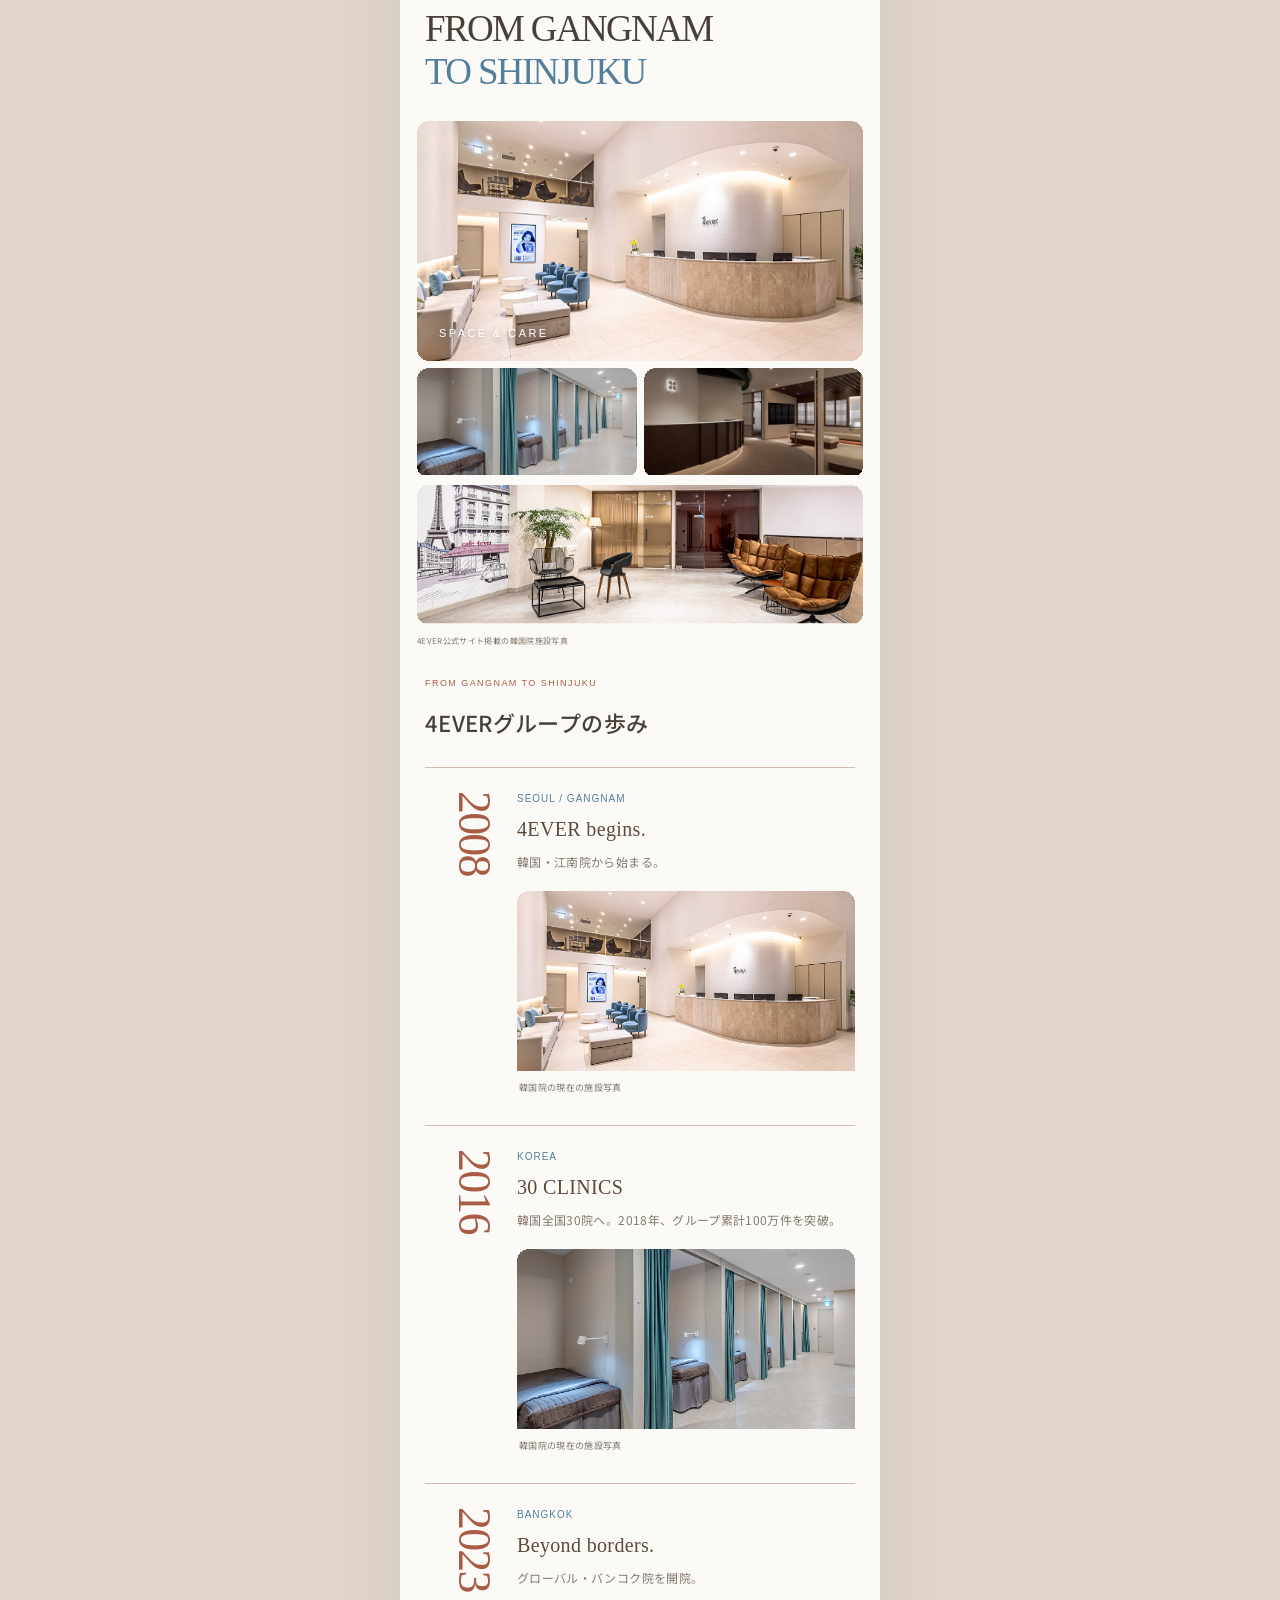
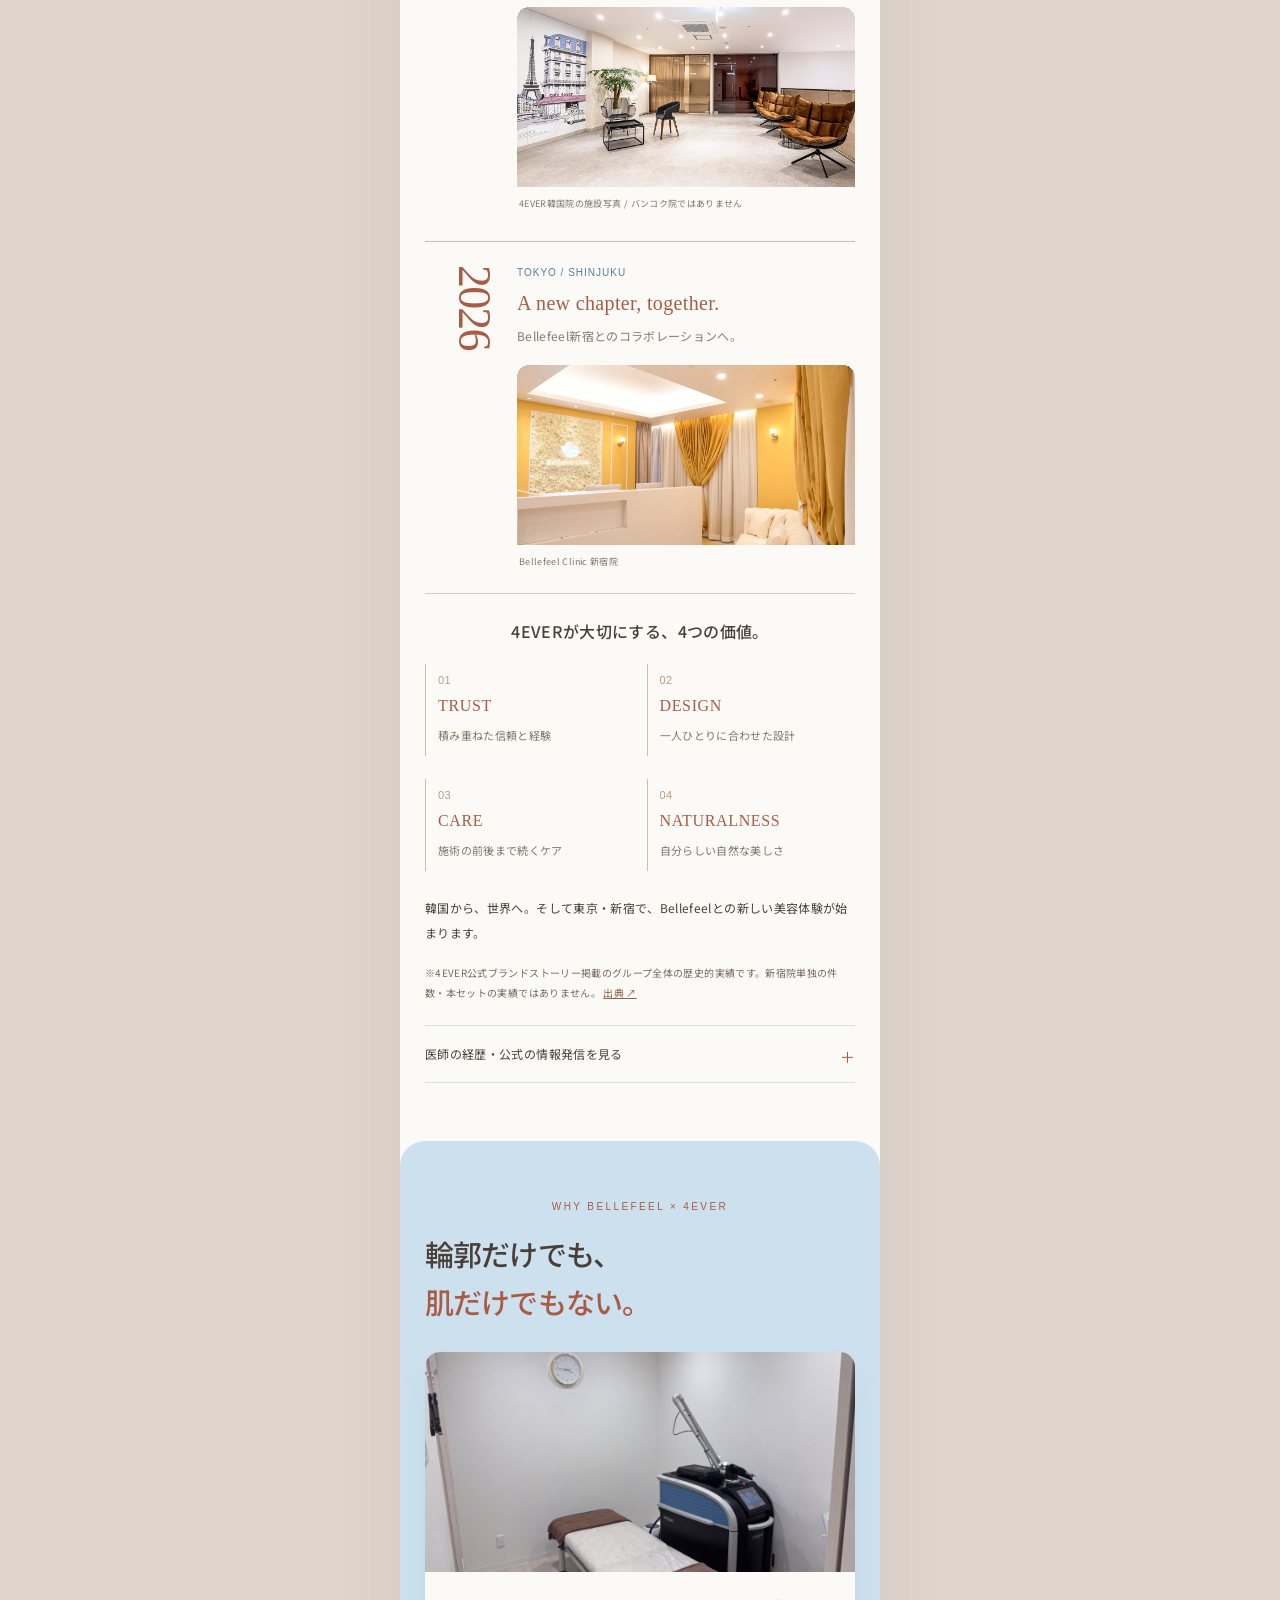
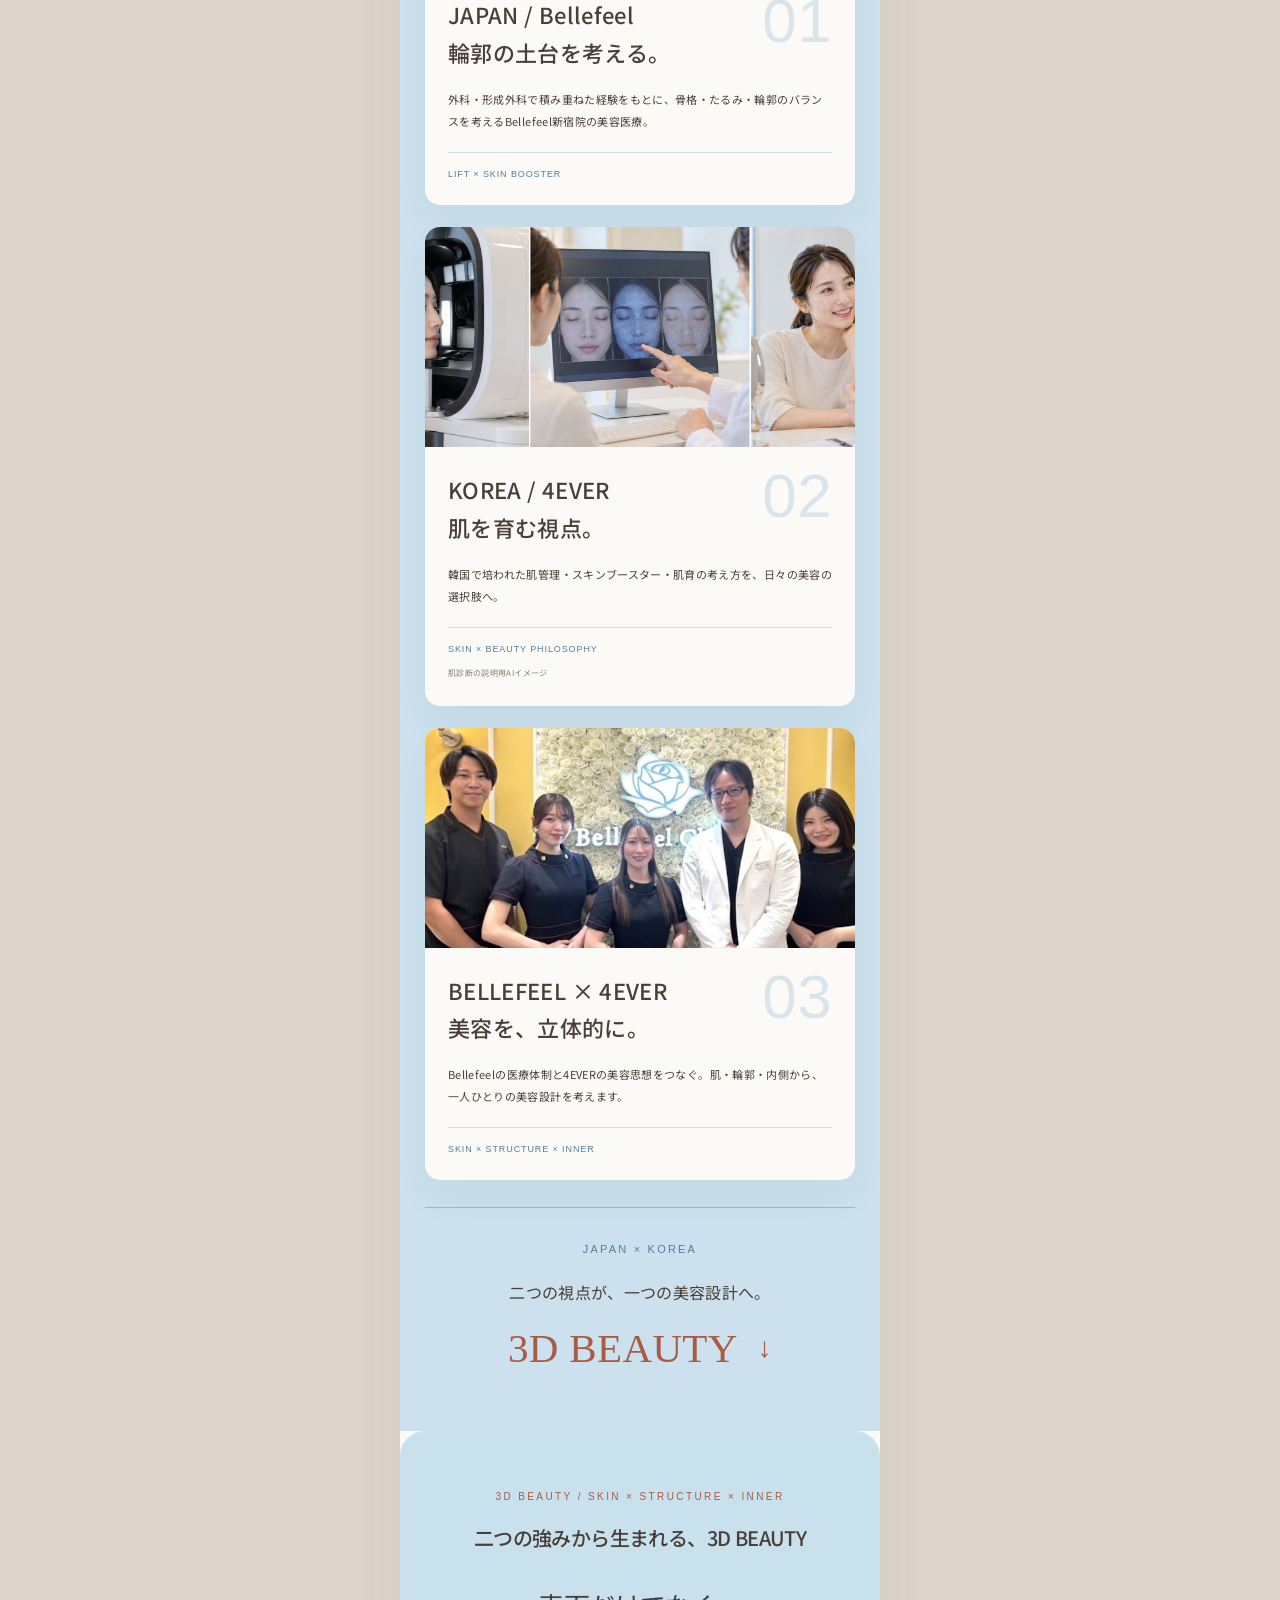
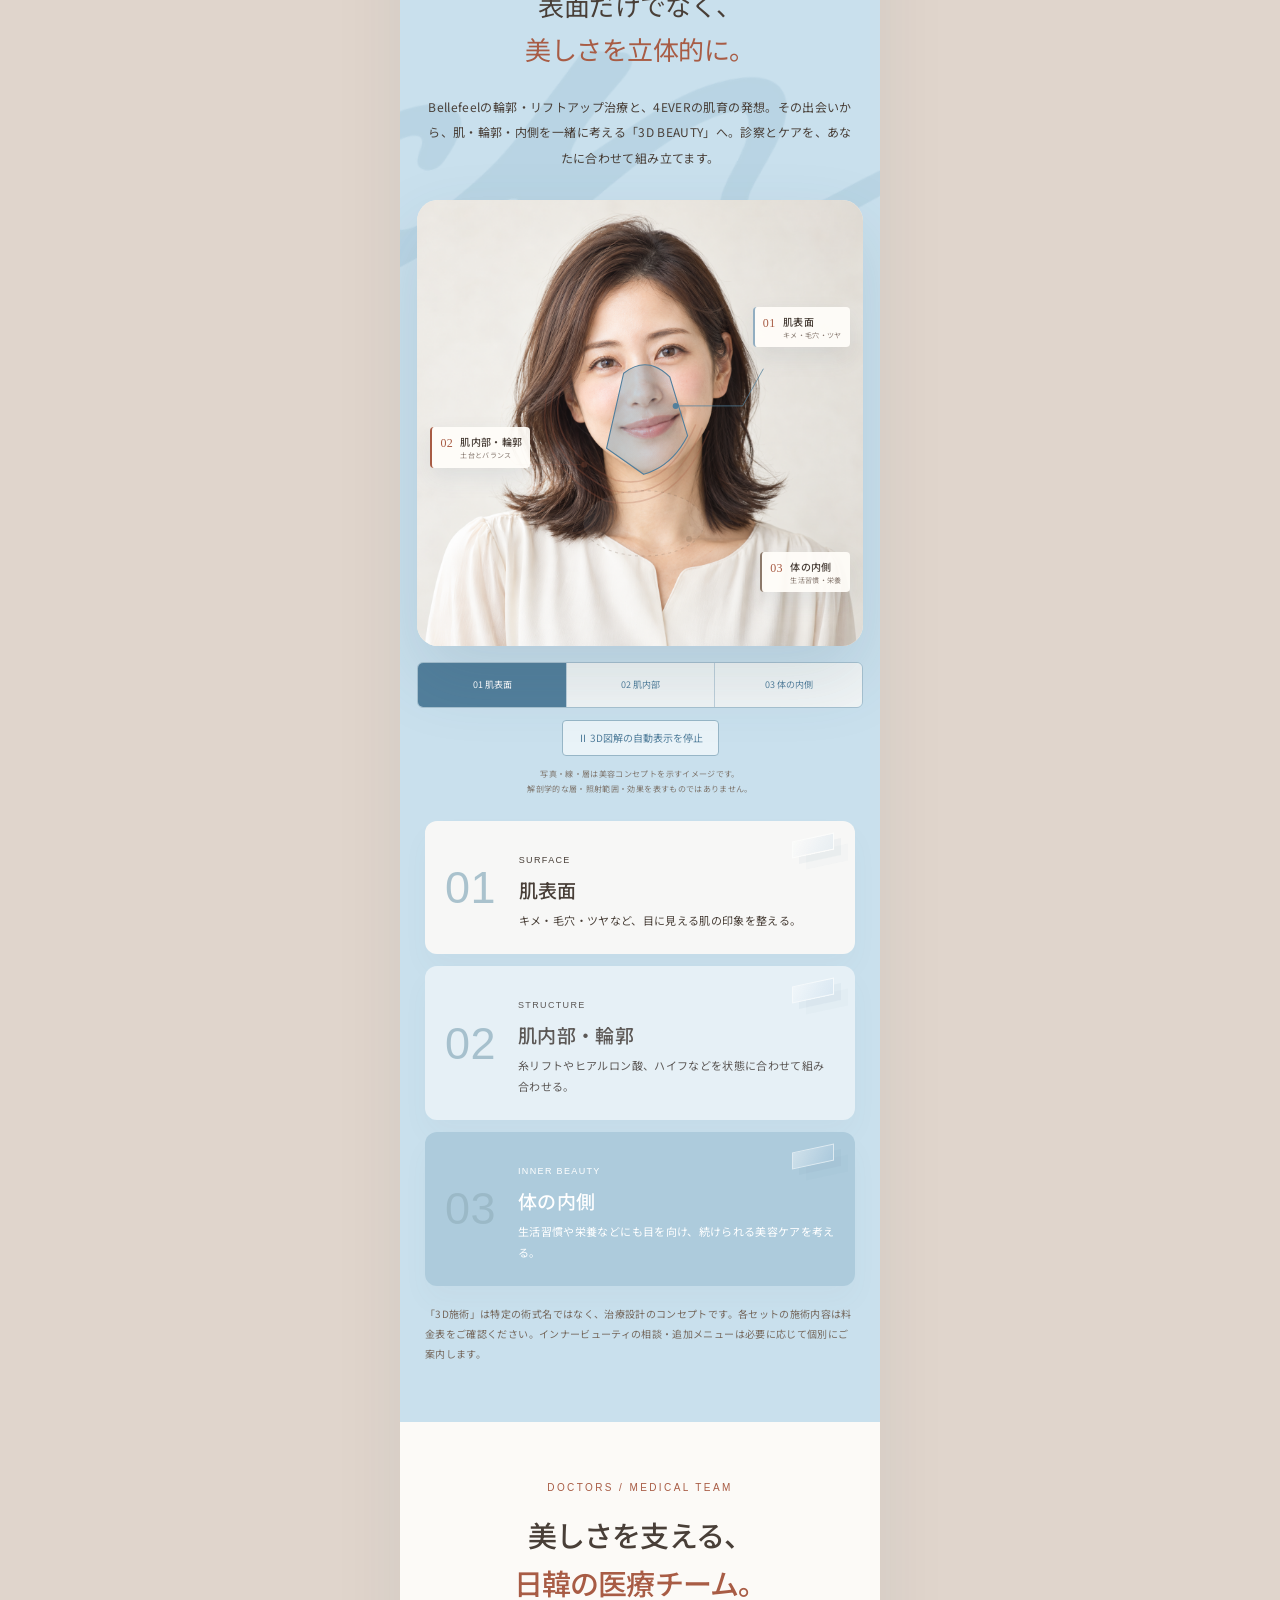
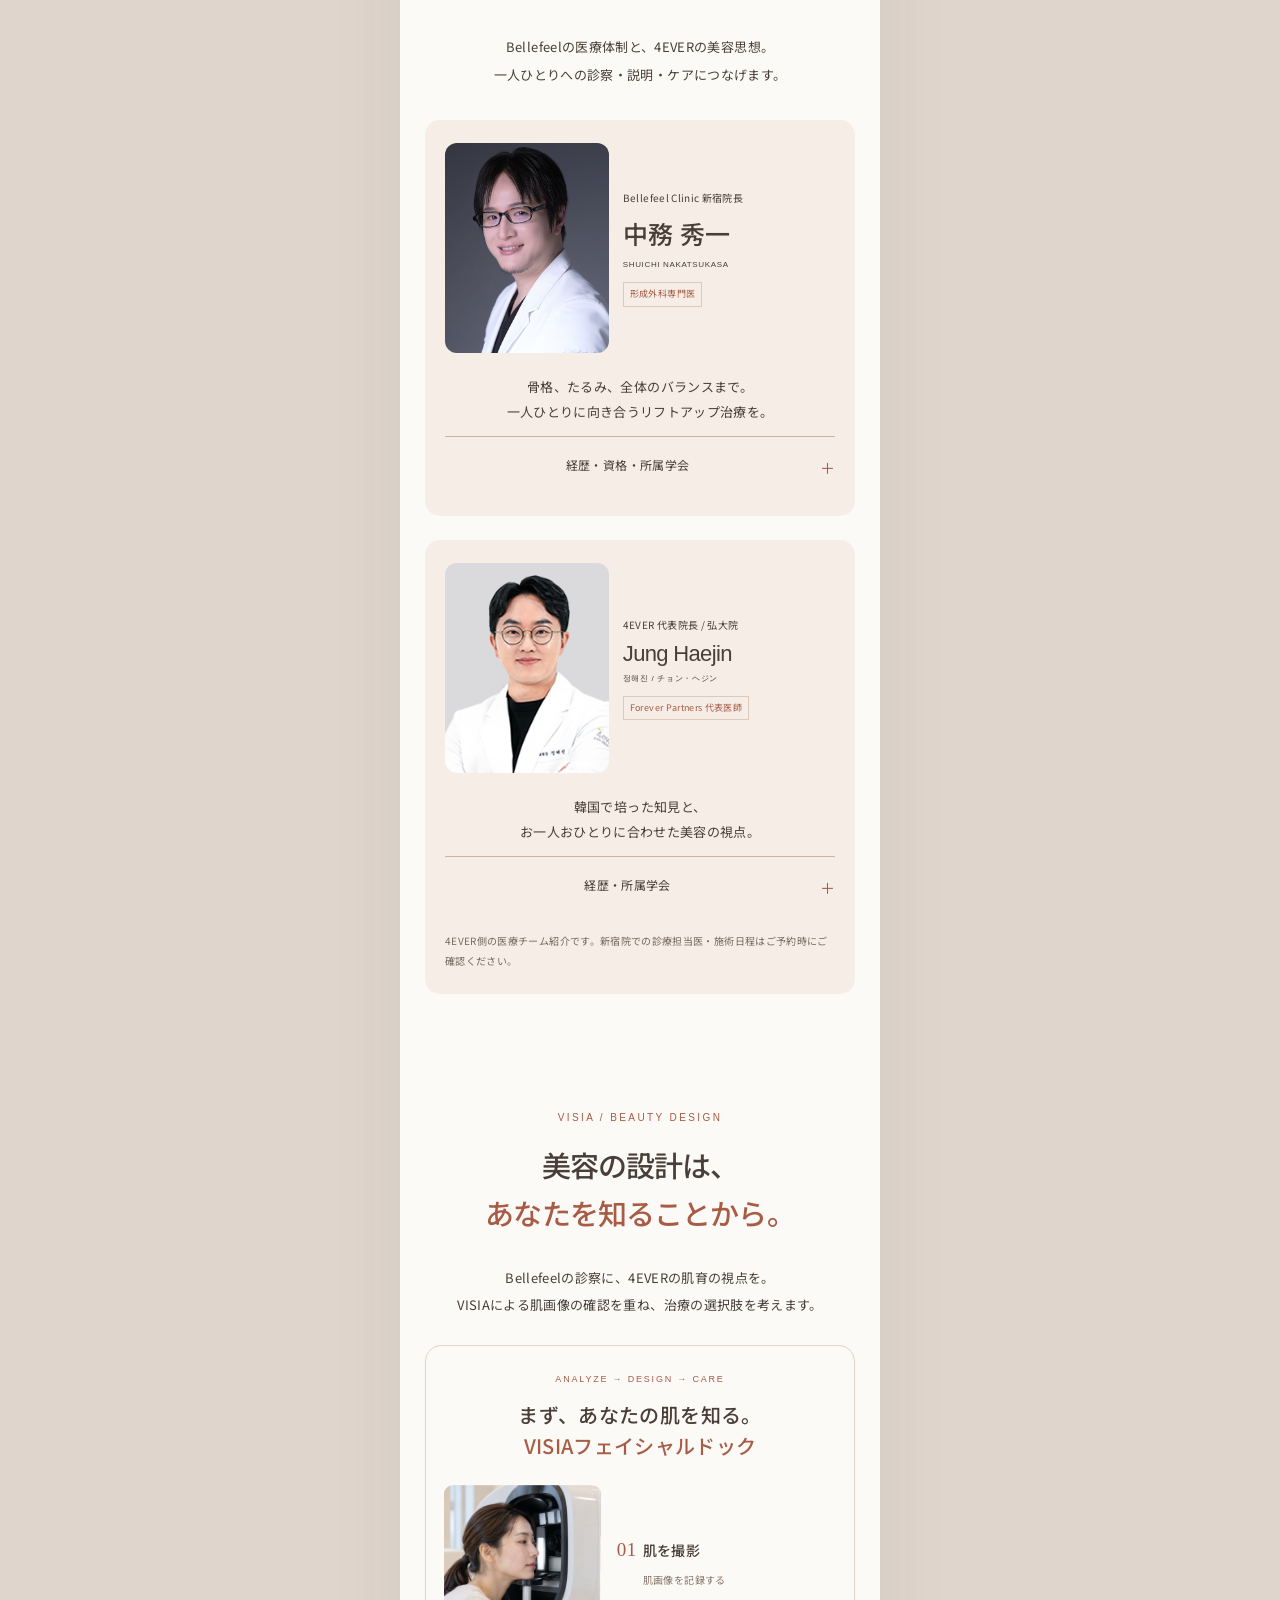
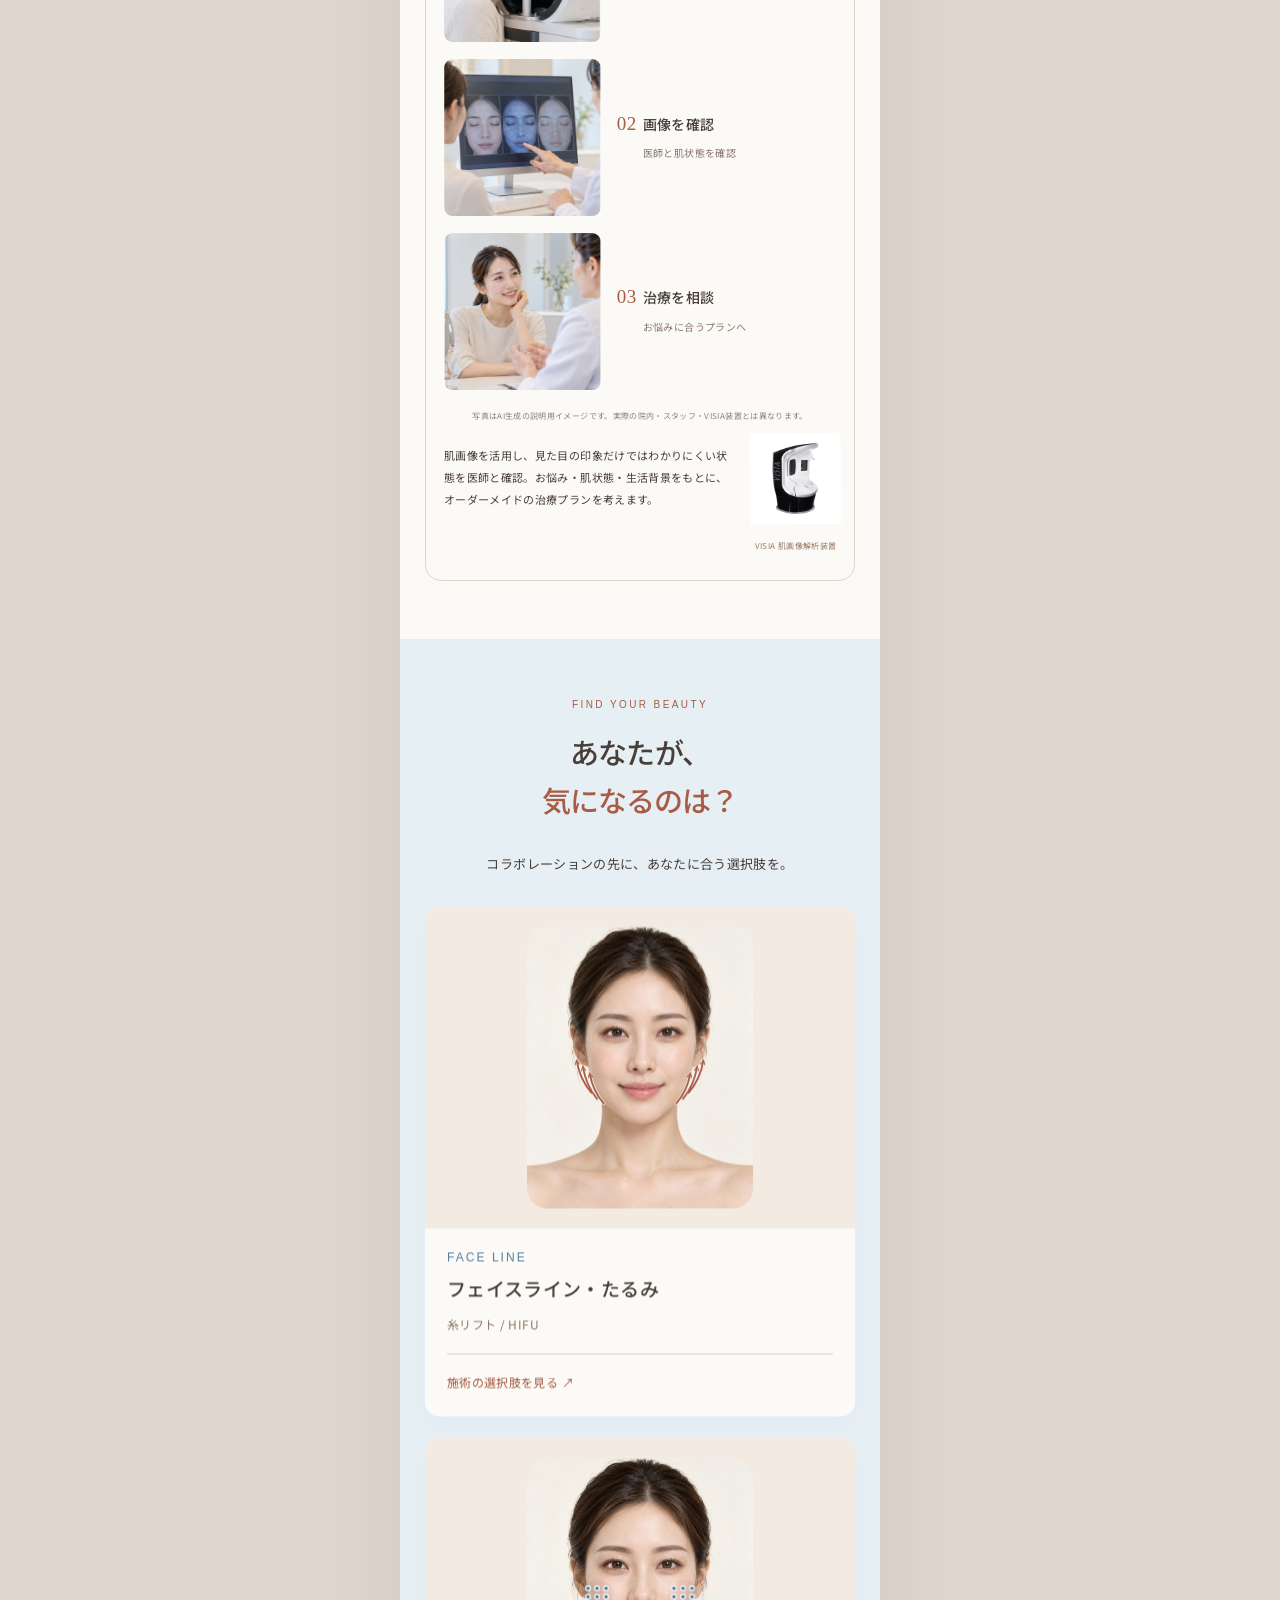
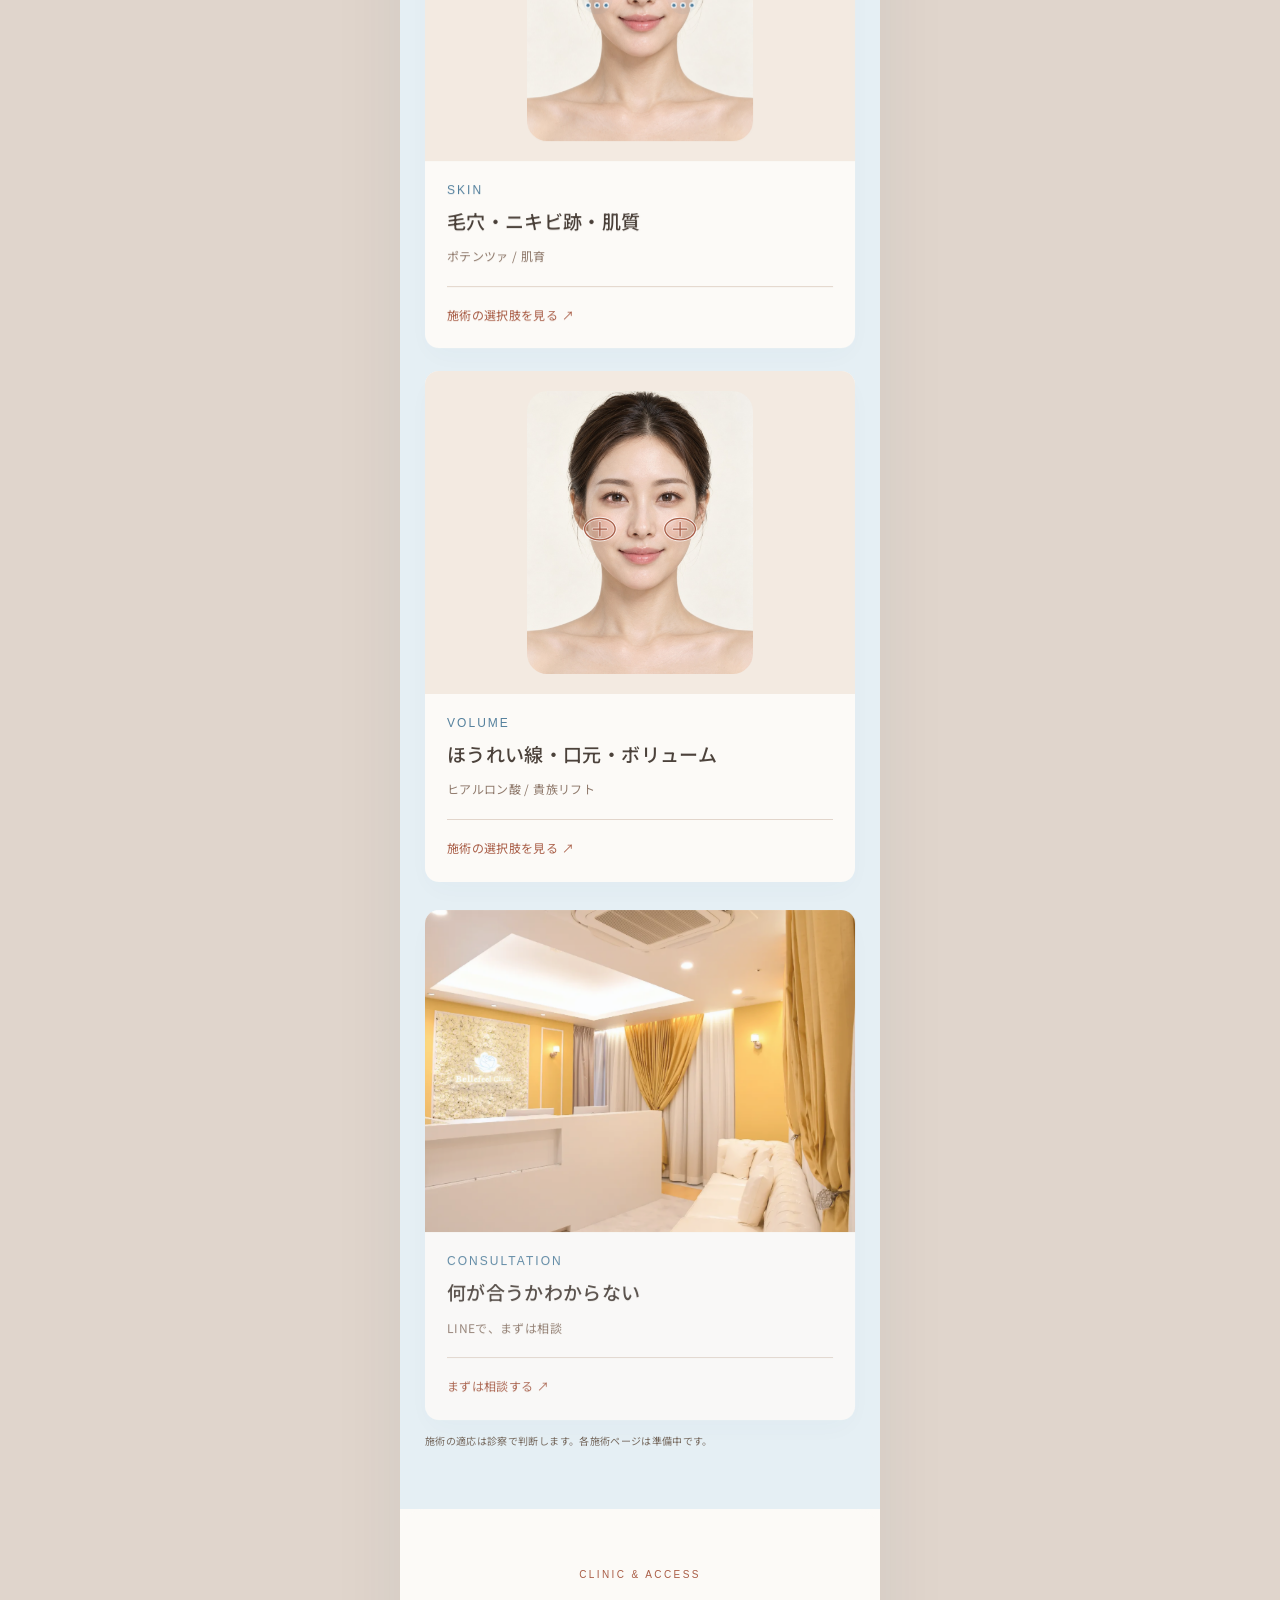
==== commit 389816a8: "Load responsive gaze interaction" ====
--- a/index.html
+++ b/index.html
@@ -8,7 +8,7 @@
 <meta content="#f5ede6" name="theme-color"/>
 <link href="noto.css?v=21" rel="stylesheet"/><link href="lp.css?v=12" rel="stylesheet"/>
 <link href="editorial.css?v=12" rel="stylesheet"/>
-<link href="rich-v13.css?v=13" rel="stylesheet"/><link href="motion-v14.css?v=18" rel="stylesheet"/><link rel="stylesheet" href="brand-v21.css?v=28"/><link rel="stylesheet" href="refinement-v27.css?v=3"/><link rel="stylesheet" href="hero-v32.css?v=2"/><link rel="stylesheet" href="hero-v34.css?v=4"/></head>
+<link href="rich-v13.css?v=13" rel="stylesheet"/><link href="motion-v14.css?v=18" rel="stylesheet"/><link rel="stylesheet" href="brand-v21.css?v=28"/><link rel="stylesheet" href="refinement-v27.css?v=3"/><link rel="stylesheet" href="hero-v32.css?v=2"/><link rel="stylesheet" href="hero-v34.css?v=5"/></head>
 <body>
 <header class="header"><a aria-label="Bellefeel Clinic 新宿 トップ" class="brand" href="#top"><img alt="Bellefeel Clinic" src="logo.svg"/></a><a aria-label="新宿院の公式LINEで無料相談・予約" class="head-reserve line-link" href="https://s.lmes.jp/landing-qr/2005005664-KqWeMrqA?uLand=kCD6br" rel="noopener" target="_blank"><span aria-hidden="true" class="line-mini">LINE</span><span><small>無料相談</small><b>LINE予約</b></span></a><button aria-controls="navigation" aria-expanded="false" aria-label="メニューを開く" class="menu-button"><span></span><span></span><span></span></button><div aria-hidden="true" class="reading-progress"><span></span></div></header>
 <div class="overlay" hidden=""></div>
@@ -23,6 +23,7 @@
   <div class="hero-stage">
     <img class="hero-model" alt="韓国美容を表現したAI加工の女性モデル" src="hero-neutral-v31.webp" fetchpriority="high" decoding="async"/>
     <img class="hero-model-glance" alt="" aria-hidden="true" src="hero-glance-v31.webp" decoding="async"/>
+    <img class="hero-model-glance-left" alt="" aria-hidden="true" src="hero-glance-v31.webp" decoding="async"/>
     <img class="hero-model-blink" alt="" aria-hidden="true" src="hero-blink-v31.webp" decoding="async"/>
     <span class="hero-stage-tag">韓国の肌育 × 日本の輪郭設計</span>
     <p class="hero-stage-note">※人物はAI加工のコンセプトイメージです。</p>
@@ -67,4 +68,4 @@
 </main>
 <aside aria-label="新宿院の予約" class="reserve-bar"><a class="web" href="https://reservation.medical-force.com/c/2dffaa0d30f94010ad83d44af36176db/reservations/new?menu_entrance_id=59488f61-4dcc-46be-a1eb-25ecd51869e1" rel="noopener" target="_blank"><span class="reserve-icon">▦</span><b>WEB予約</b><small>24時間受付</small></a><a class="tel" href="tel:+81-90-6258-1848" title="電話受付 11:00〜21:00（木曜・日曜休診）"><span class="reserve-icon">☎</span><b>電話予約</b><small>受付 11〜21時</small></a><a class="line line-link" href="https://s.lmes.jp/landing-qr/2005005664-KqWeMrqA?uLand=kCD6br" rel="noopener" target="_blank"><span class="reserve-icon">LINE</span><b>LINE予約</b><small>無料相談はこちら</small></a></aside>
 <script src="lp.js?v=23"></script><script src="cases-v27.js?v=2"></script>
-<script src="rich-v13.js?v=13"></script><script src="motion-v14.js?v=21"></script><script src="brand-v21.js?v=30"></script><script src="hero-motion-v31.js?v=2"></script></body></html>
+<script src="rich-v13.js?v=13"></script><script src="motion-v14.js?v=21"></script><script src="brand-v21.js?v=30"></script><script src="hero-motion-v31.js?v=3"></script></body></html>
--- a/hero-v34.css
+++ b/hero-v34.css
@@ -7,10 +7,15 @@
 .hero-v34 .hero-headline .hero-partners{margin:13px 0 0;color:#a75f49;font:10px/1.5 Arial,sans-serif;letter-spacing:.16em}
 .hero-v34 .hero-stage{height:405px;position:relative;overflow:hidden;isolation:isolate;background:#eee7e3}
 .hero-v34 .hero-stage:before{display:none}
-.hero-v34 .hero-model,.hero-v34 .hero-model-glance,.hero-v34 .hero-model-blink{position:absolute;inset:0;width:100%;height:100%;object-fit:cover;object-position:center 36%;transform-origin:center 55%;animation:hero-v34-float 9s ease-in-out infinite alternate}
-.hero-v34 .hero-model-glance,.hero-v34 .hero-model-blink{z-index:1;opacity:0;pointer-events:none;mask-image:radial-gradient(ellipse 14% 8% at 39% 48%,#000 45%,transparent 100%),radial-gradient(ellipse 14% 8% at 62% 48%,#000 45%,transparent 100%)}
+.hero-v34 .hero-model,.hero-v34 .hero-model-glance,.hero-v34 .hero-model-glance-left,.hero-v34 .hero-model-blink{position:absolute;inset:0;width:100%;height:100%;object-fit:cover;object-position:center 36%;transform-origin:center 55%;animation:hero-v34-float 9s ease-in-out infinite alternate}
+.hero-v34 .hero-model-glance,.hero-v34 .hero-model-glance-left,.hero-v34 .hero-model-blink{z-index:1;opacity:0;pointer-events:none;mask-image:radial-gradient(ellipse 14% 8% at 39% 48%,#000 45%,transparent 100%),radial-gradient(ellipse 14% 8% at 62% 48%,#000 45%,transparent 100%)}
 .hero-v34 .hero-model-glance{animation:hero-v34-float 9s ease-in-out infinite alternate,hero-v34-glance 13s linear infinite}
+.hero-v34 .hero-model-glance-left{animation:hero-v34-float-flip 9s ease-in-out infinite alternate}
 .hero-v34 .hero-model-blink{animation:hero-v34-float 9s ease-in-out infinite alternate,hero-v34-blink 6.7s linear infinite}
+.hero-v34 .hero-stage[data-gaze] .hero-model-glance{animation:hero-v34-float 9s ease-in-out infinite alternate;opacity:0;transition:opacity .45s ease}
+.hero-v34 .hero-stage[data-gaze="right"] .hero-model-glance{opacity:.9}
+.hero-v34 .hero-stage[data-gaze="left"] .hero-model-glance-left{opacity:.82}
+.hero-v34 .hero-stage[data-gaze] .hero-model-glance-left{transition:opacity .45s ease}
 .hero-v34 .hero-stage-tag{position:absolute;z-index:2;top:13px;left:14px;padding:7px 10px;font-size:9px;background:#faf7f0d9;color:#9b5a46}
 .hero-v34 .hero-stage-note{position:absolute;z-index:2;bottom:9px;right:10px;margin:0;padding:3px 5px;font-size:8px;background:#faf7f0e8}
 .hero-v34 .hero-stats{display:grid;grid-template-columns:repeat(3,minmax(0,1fr));gap:0;background:#faf7f1;border-top:1px solid #d7c2b3;border-bottom:1px solid #d7c2b3}
@@ -30,14 +35,15 @@
 .hero-v34 .hero-campaign p{grid-column:1/-1;font-size:9px;line-height:1.5;margin:0;color:#897a71}
 body:before{content:"BELLEFEEL × 4EVER  /  SEOUL · SHINJUKU";display:block;position:fixed;top:42%;left:0;right:0;z-index:-1;color:#fff8;font:clamp(28px,3vw,55px)/1 Georgia,serif;letter-spacing:.025em;text-align:center;pointer-events:none}
 @keyframes hero-v34-float{from{transform:translate3d(var(--hero-x,0px),var(--hero-y,0px),0) scale(1)}to{transform:translate3d(var(--hero-x,0px),calc(var(--hero-y,0px) - 3px),0) scale(1.01)}}
+@keyframes hero-v34-float-flip{from{transform:translate3d(var(--hero-x,0px),var(--hero-y,0px),0) scaleX(-1)}to{transform:translate3d(var(--hero-x,0px),calc(var(--hero-y,0px) - 3px),0) scaleX(-1.01)}}
 @keyframes hero-v34-glance{0%,27%,45%,100%{opacity:0}31%,40%{opacity:1}}
 @keyframes hero-v34-blink{0%,38%,42%,100%{opacity:0}39.4%,40.2%{opacity:1}}
 @media(max-width:480px){.hero-v34 .hero-headline{padding-top:24px}.hero-v34 .hero-headline .hero-english{font-size:25px}.hero-v34 .hero-stage{height:390px}.hero-v34 .hero-stats strong{font-size:27px}.hero-v34 .hero-stats strong em{font-size:13px}.hero-v34 .hero-stats small{font-size:7px}.hero-v34 .hero-stats span{font-size:7px}}
 @media(max-width:359px){.hero-v34 .hero-headline .hero-english{font-size:23px}.hero-v34 .hero-headline h1{font-size:23px}.hero-v34 .hero-stage{height:360px}.hero-v34 .hero-campaign{padding-inline:15px}.hero-v34 .hero-campaign b{font-size:12px}.hero-v34 .hero-campaign strong{font-size:24px}}
-@media(prefers-reduced-motion:reduce){.hero-v34 .hero-model,.hero-v34 .hero-model-glance,.hero-v34 .hero-model-blink{animation:none!important;transform:none!important}.hero-v34 .hero-model-glance,.hero-v34 .hero-model-blink{opacity:0!important}}
+@media(prefers-reduced-motion:reduce){.hero-v34 .hero-model,.hero-v34 .hero-model-glance,.hero-v34 .hero-model-glance-left,.hero-v34 .hero-model-blink{animation:none!important;transform:none!important}.hero-v34 .hero-model-glance,.hero-v34 .hero-model-glance-left,.hero-v34 .hero-model-blink{opacity:0!important}}
 /* Editorial key visual: portrait and compact evidence share the image frame. */
 .hero-v34 .hero-stage{position:relative;overflow:hidden;isolation:isolate;background:#e8ded6}
-.hero-v34 .hero-stage .hero-model,.hero-v34 .hero-stage .hero-model-glance,.hero-v34 .hero-stage .hero-model-blink{width:76%;height:100%;max-width:none;object-fit:cover;object-position:53% 32%}
+.hero-v34 .hero-stage .hero-model,.hero-v34 .hero-stage .hero-model-glance,.hero-v34 .hero-stage .hero-model-glance-left,.hero-v34 .hero-stage .hero-model-blink{width:76%;height:100%;max-width:none;object-fit:cover;object-position:53% 32%}
 .hero-v34 .hero-stage:after{content:"";position:absolute;inset:0;z-index:1;background:linear-gradient(90deg,transparent 45%,#ede3da66 68%,#f9f5eee6 82%,#faf7f1 100%);pointer-events:none}
 .hero-v34 .hero-stage .hero-stats{position:absolute;z-index:3;right:0;top:36px;bottom:31px;width:39%;display:flex;flex-direction:column;align-items:stretch;justify-content:center;background:transparent;border:0;gap:0}
 .hero-v34 .hero-stage .hero-stats>a{flex:1;padding:7px 7px 8px;background:transparent;border:0!important;border-top:1px solid #ad8e7a88!important}
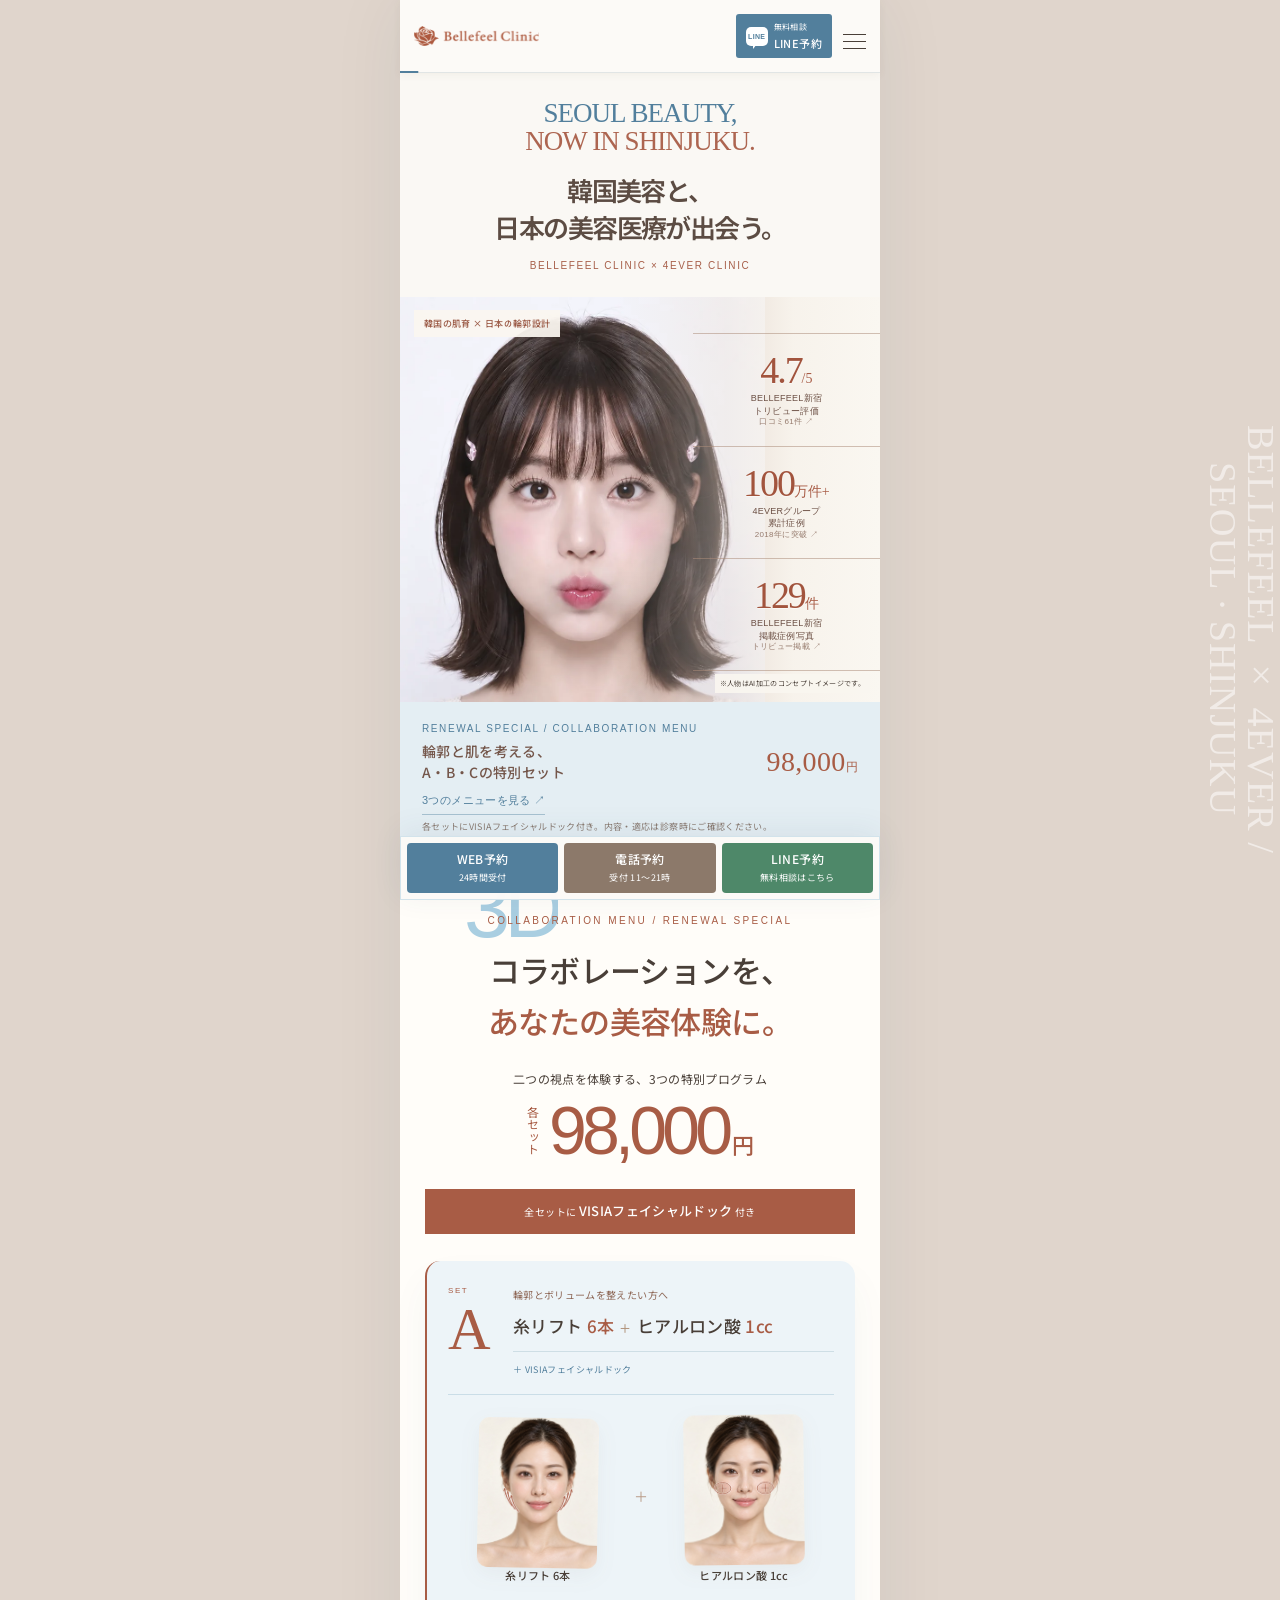
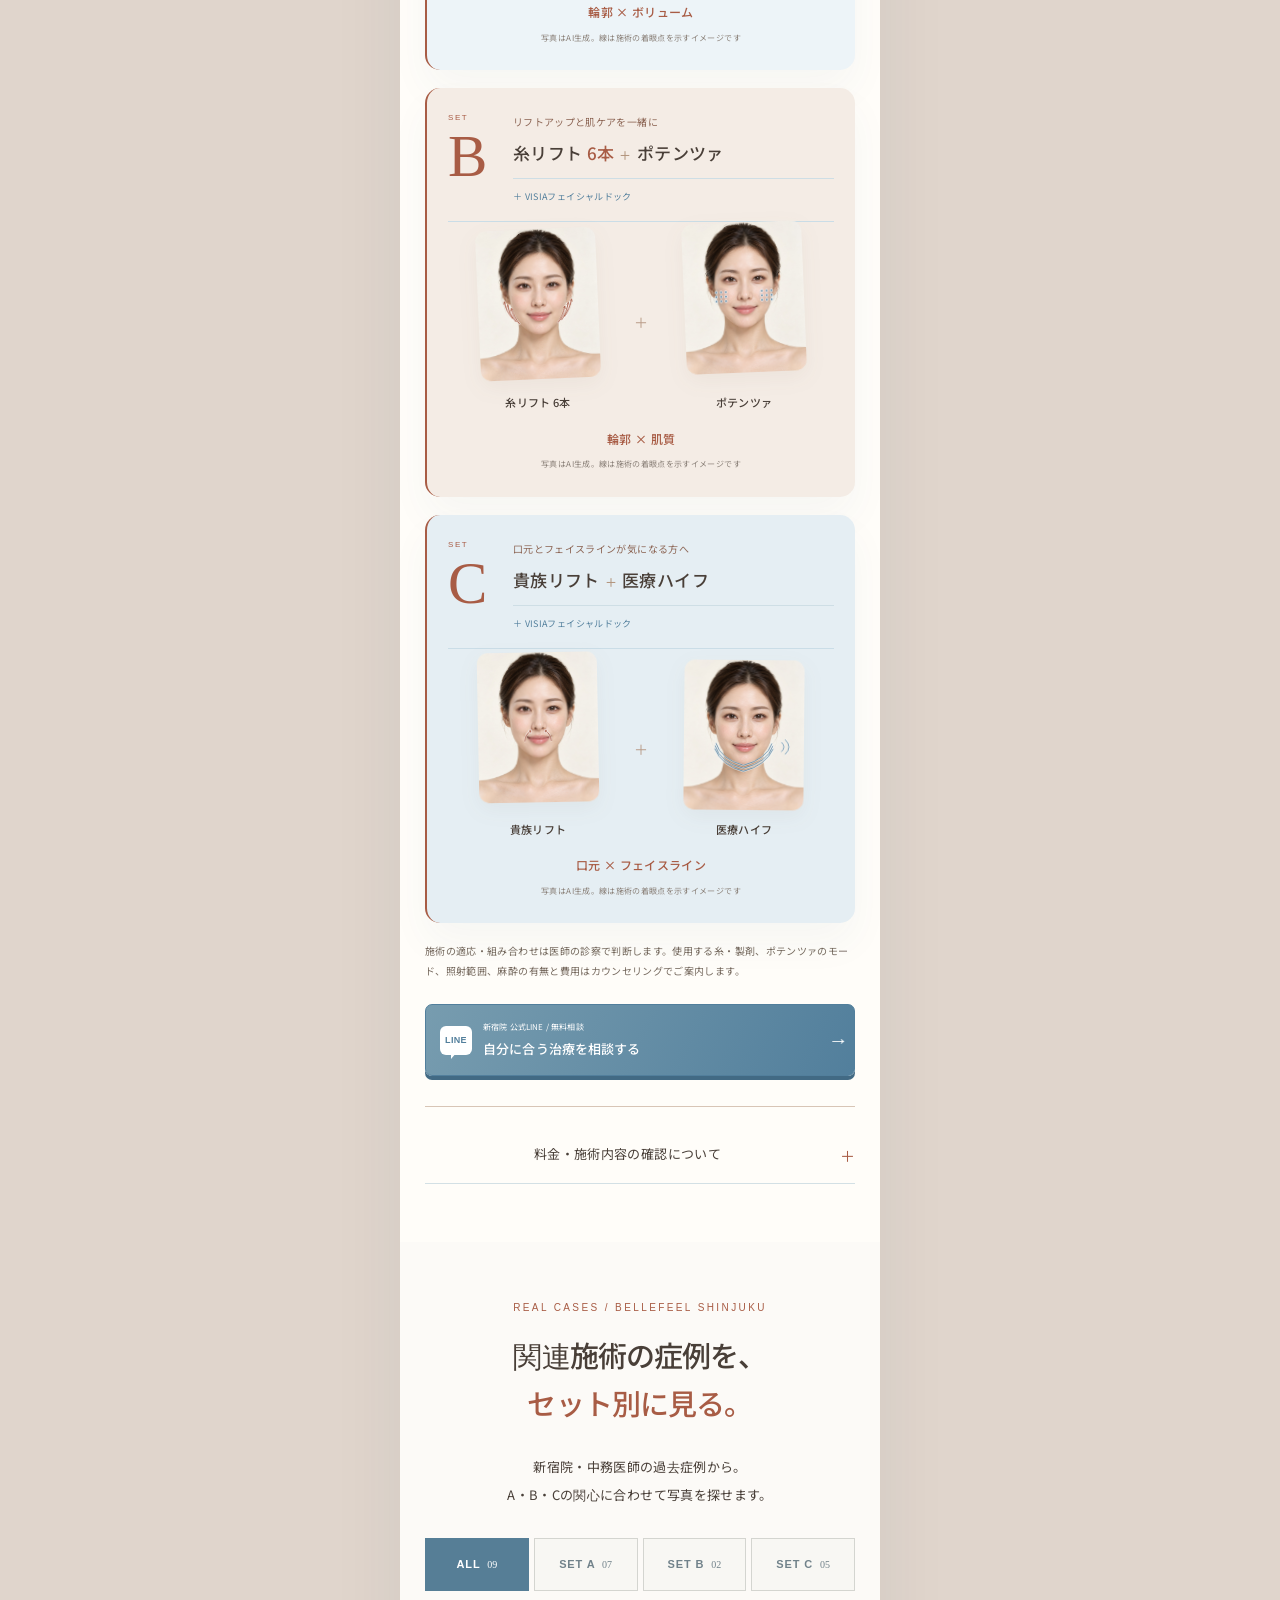
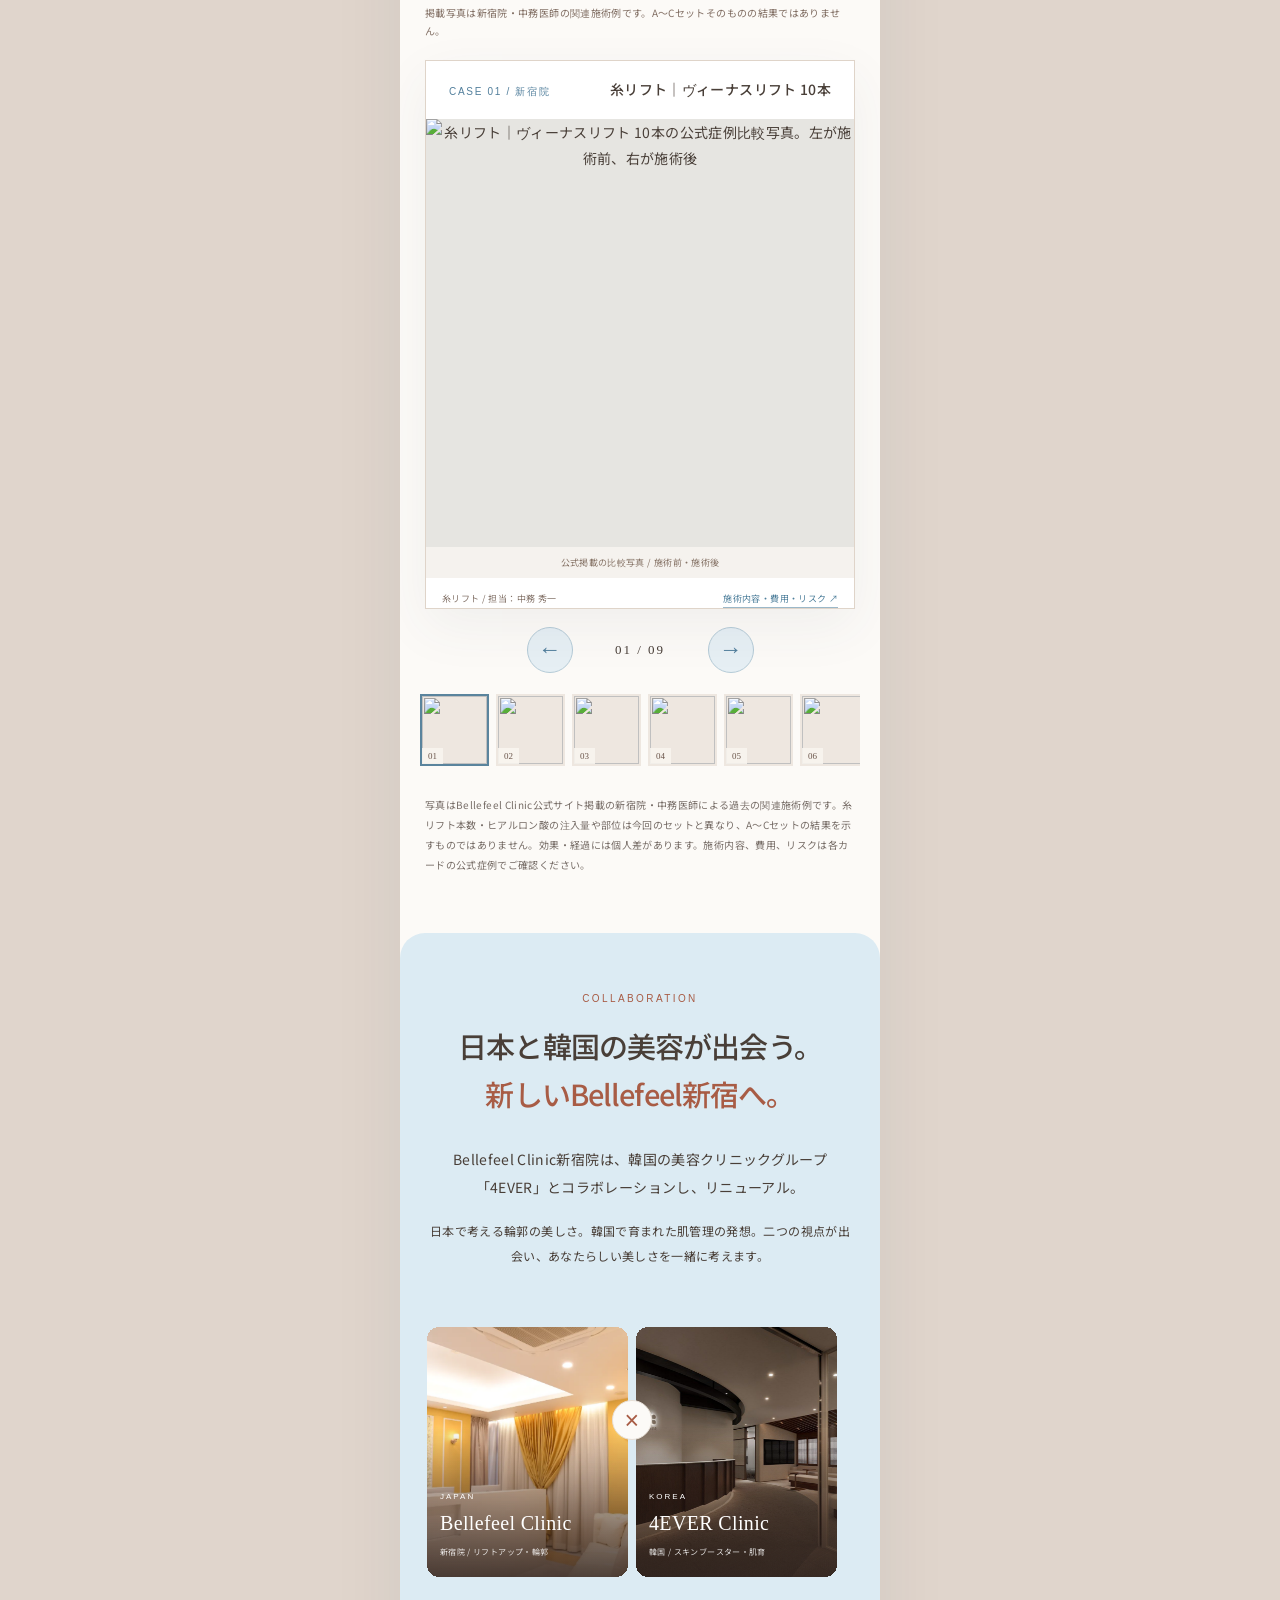
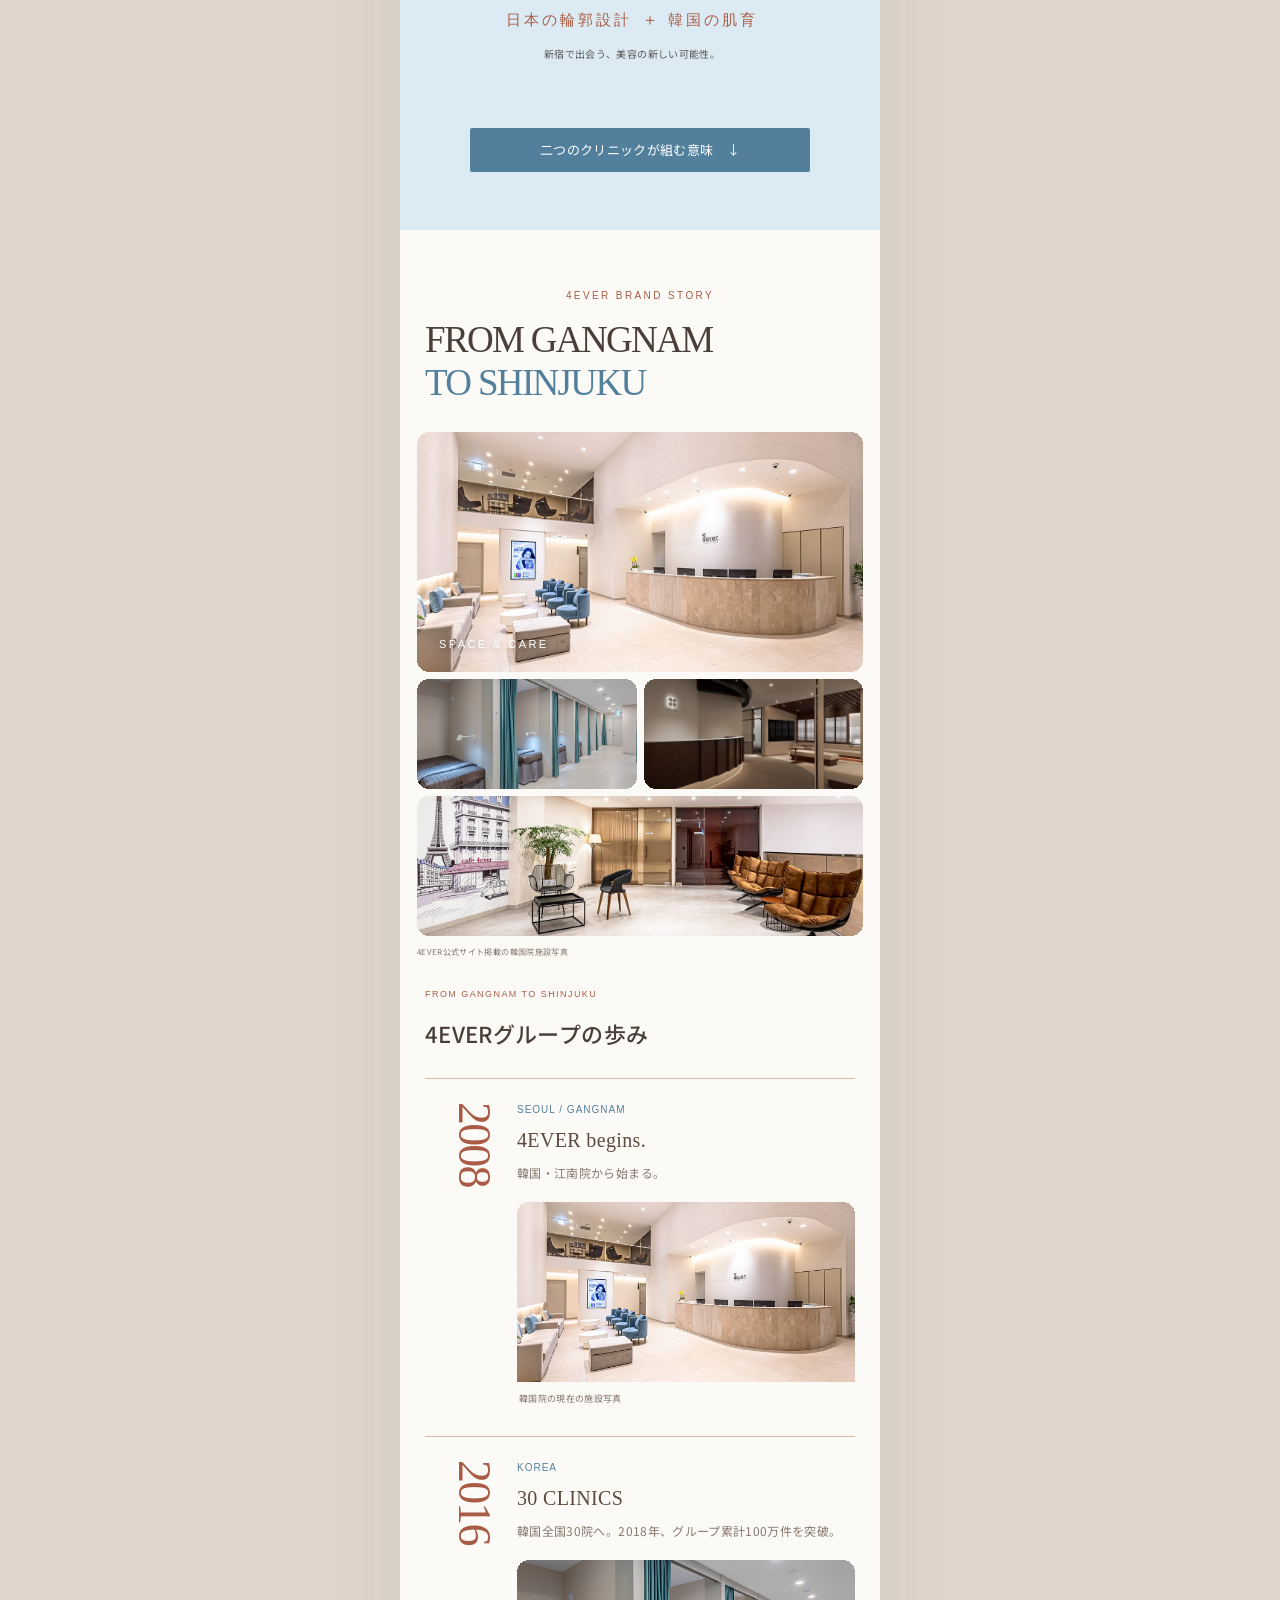
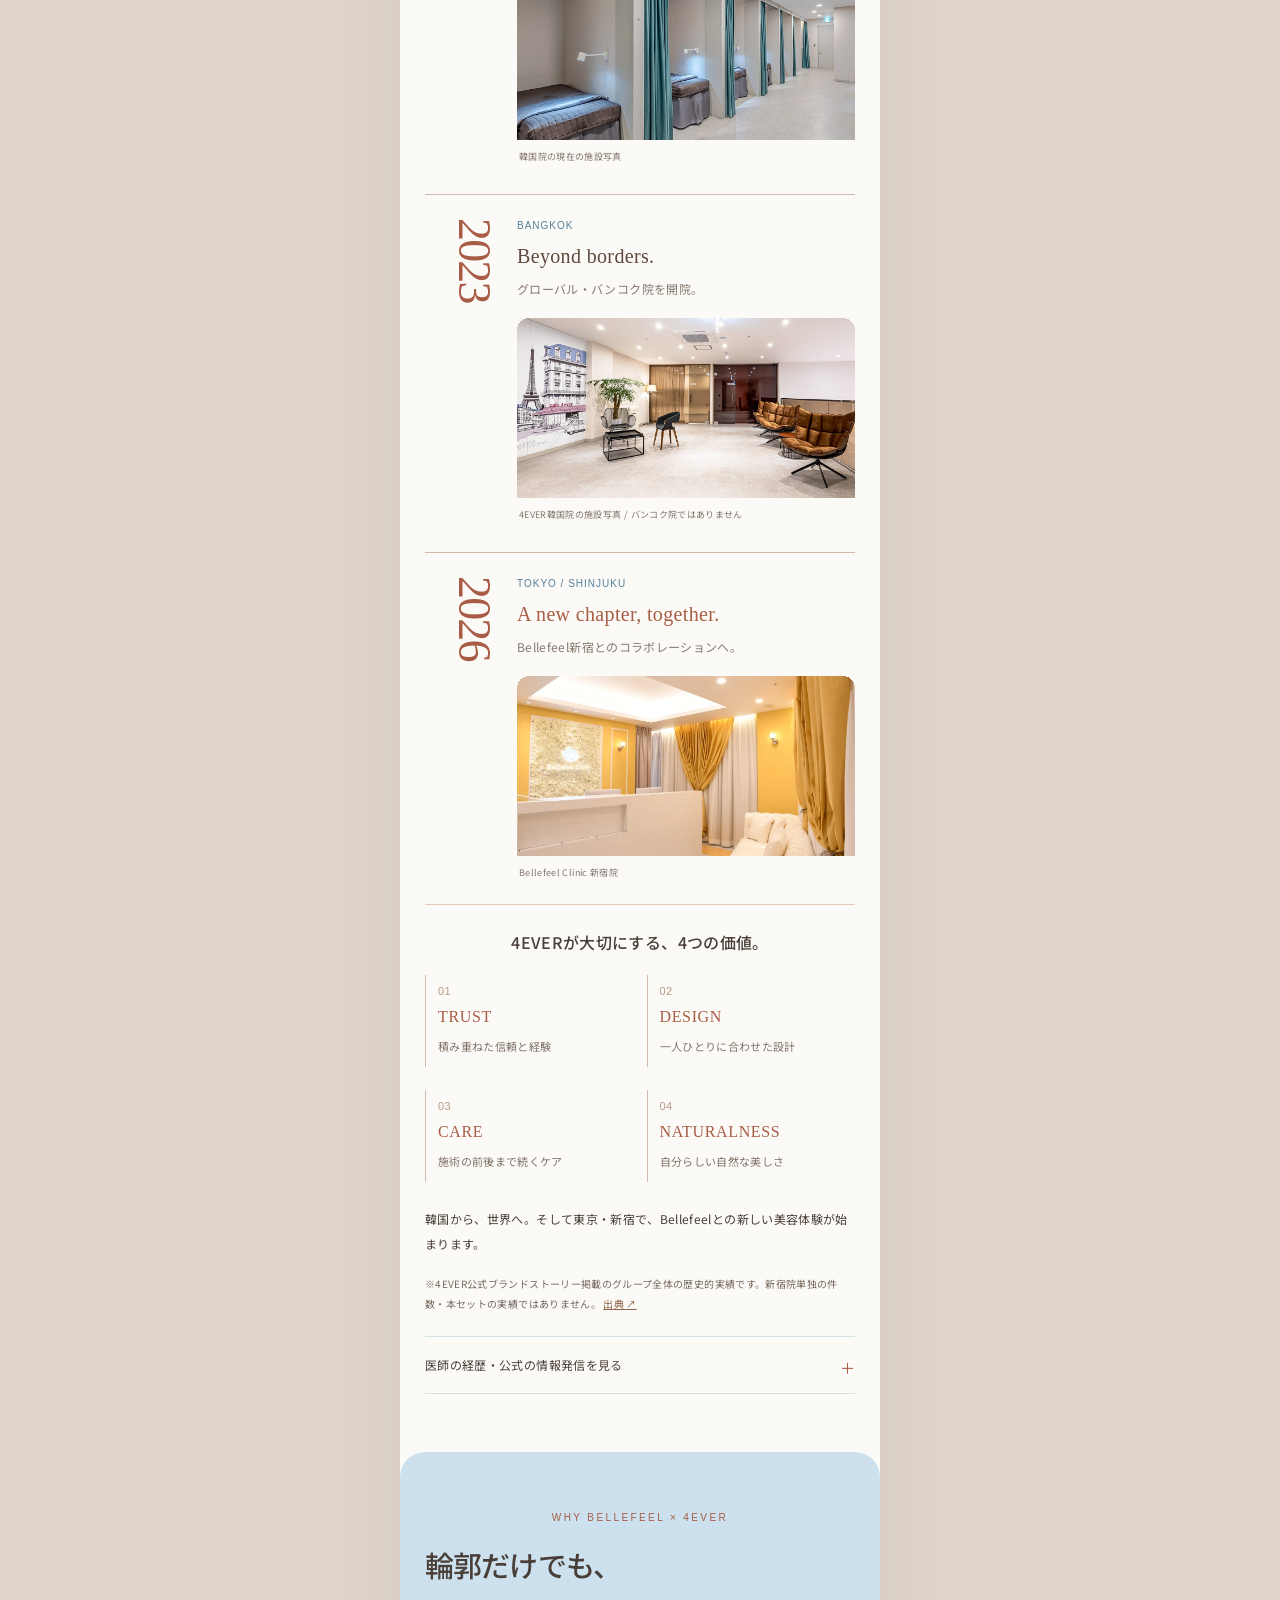
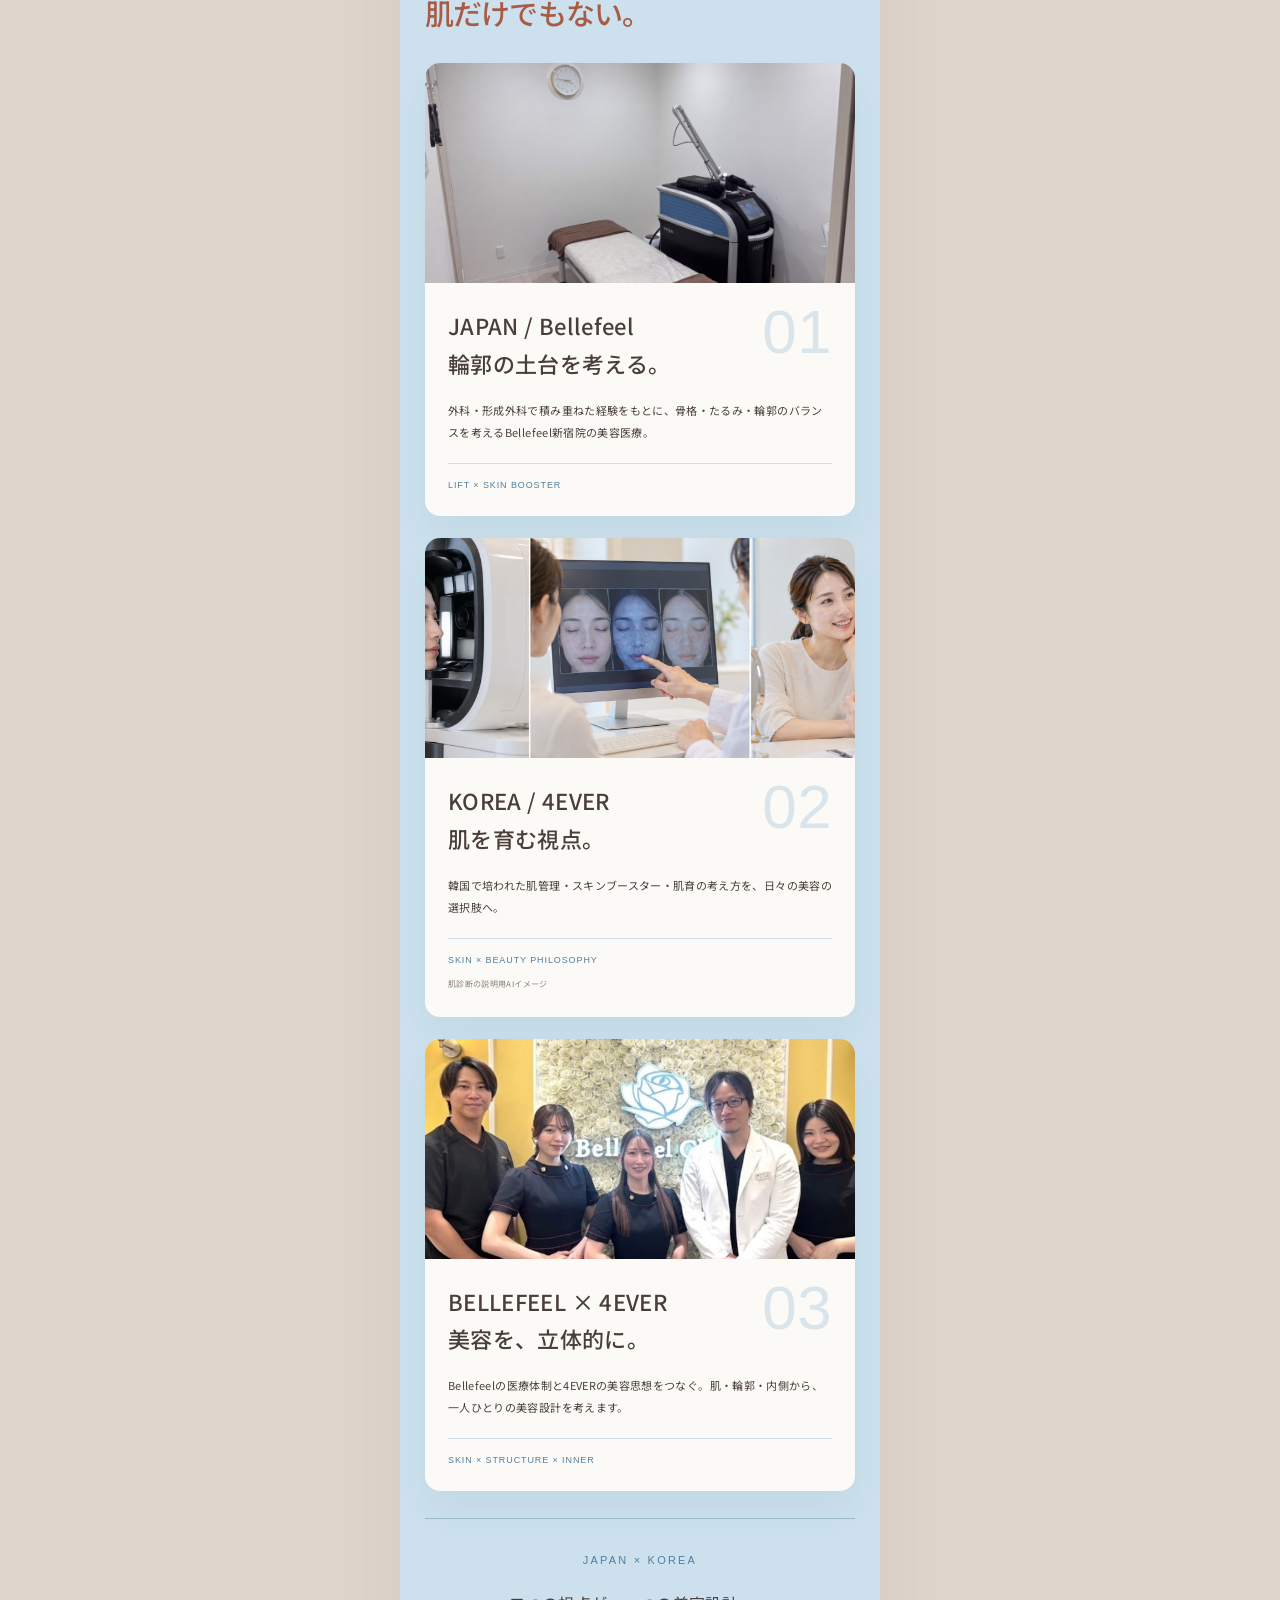
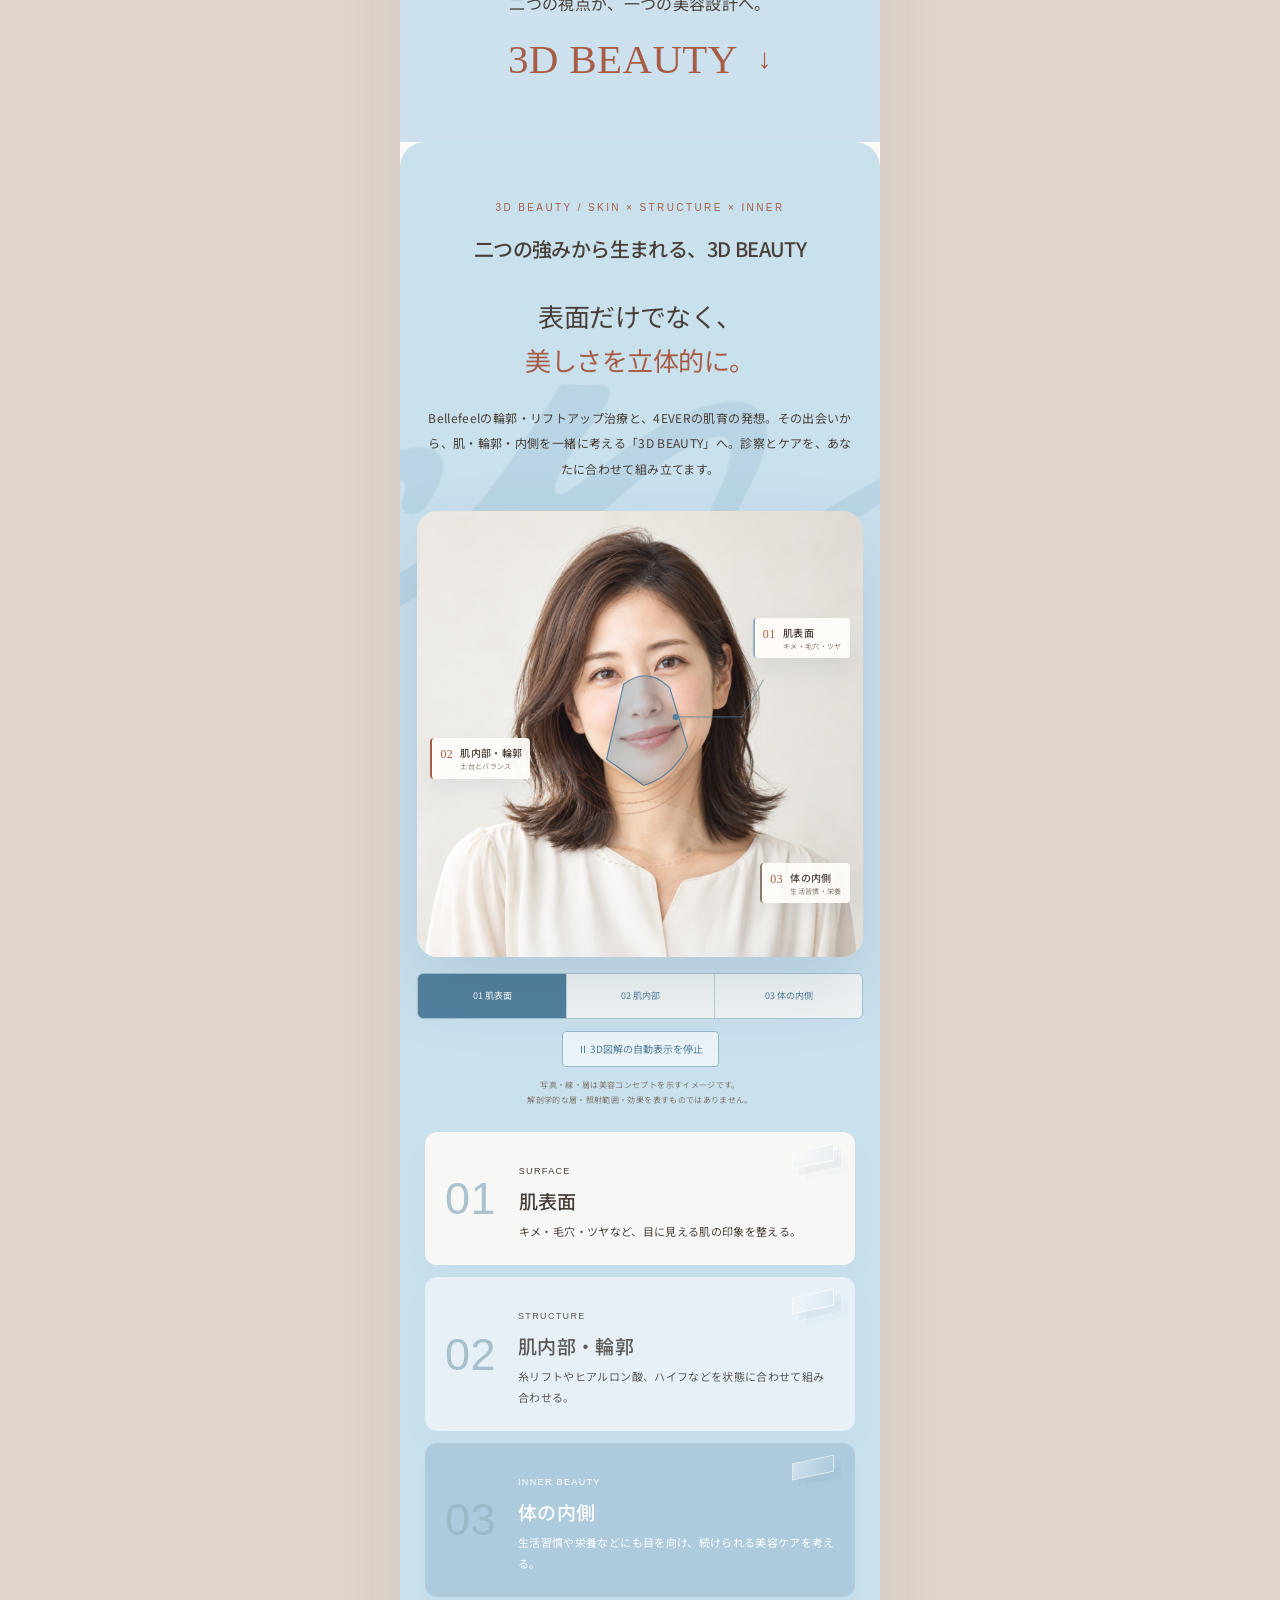
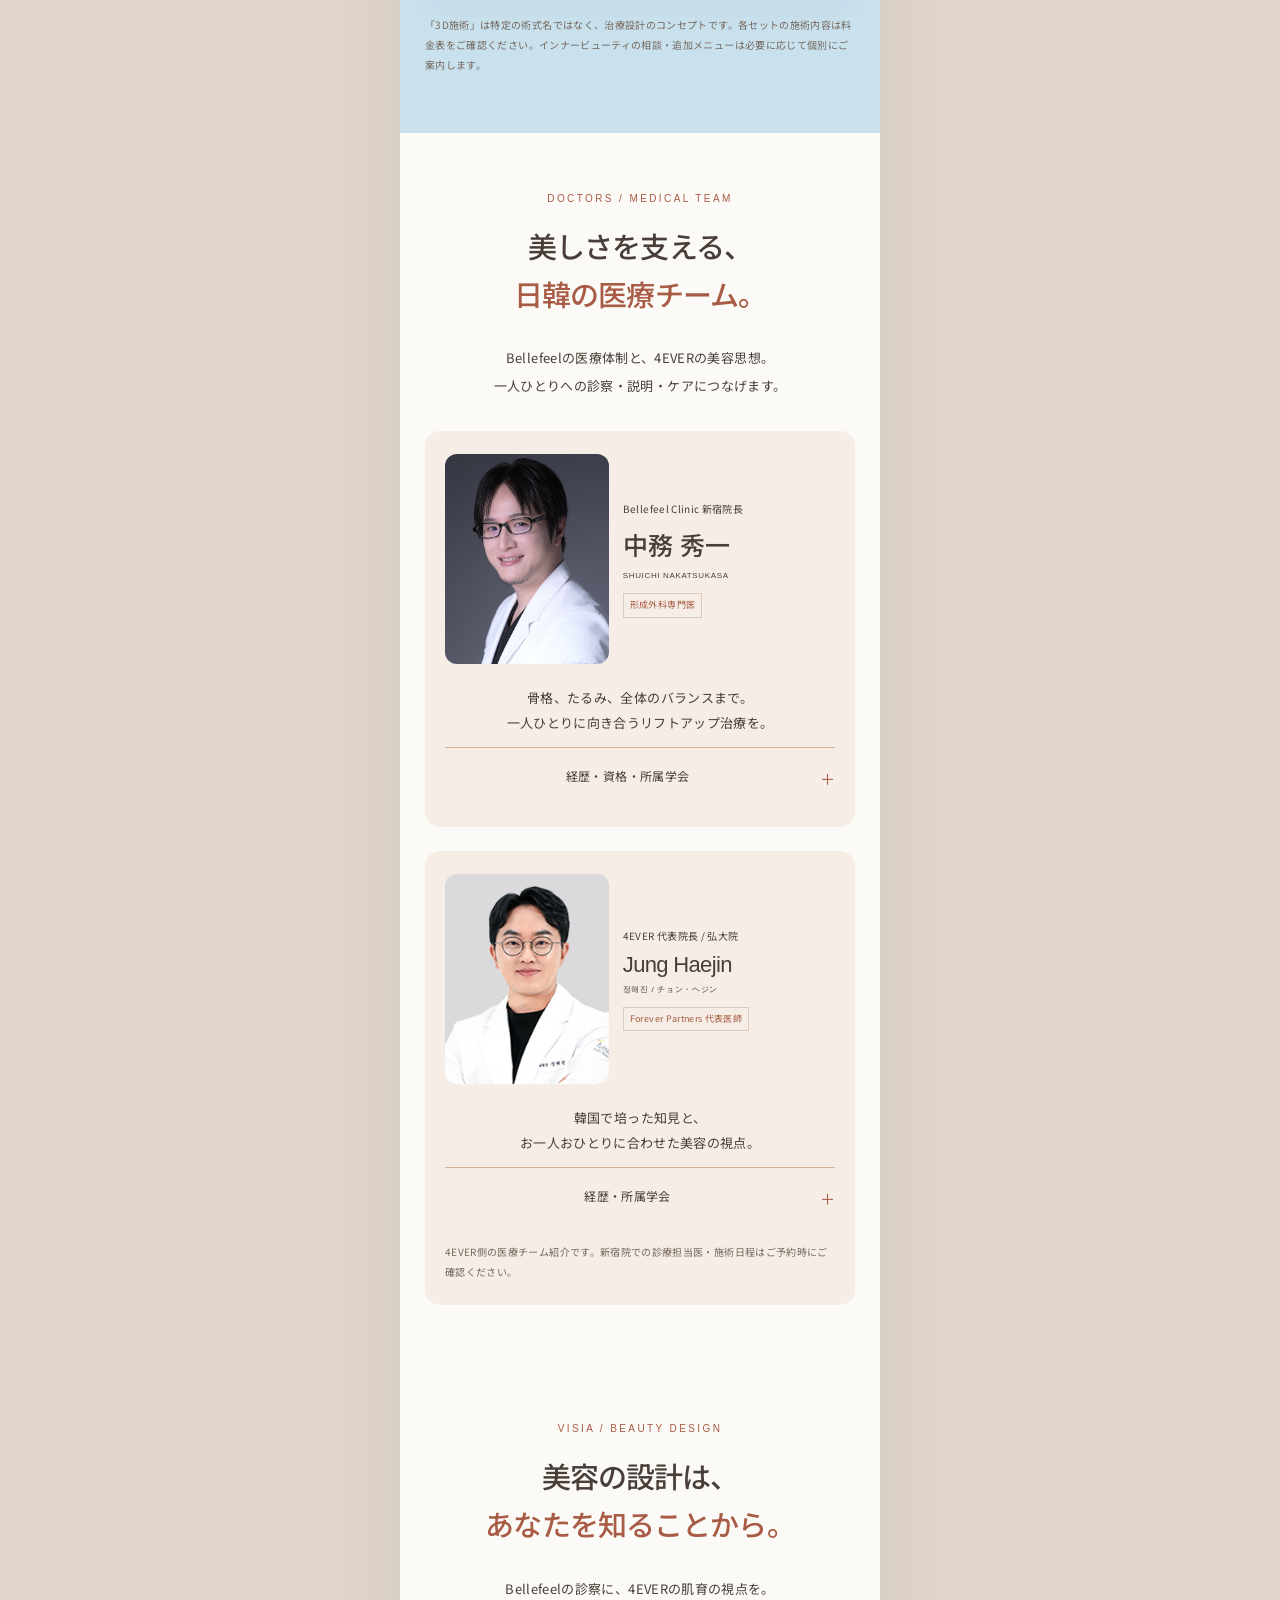
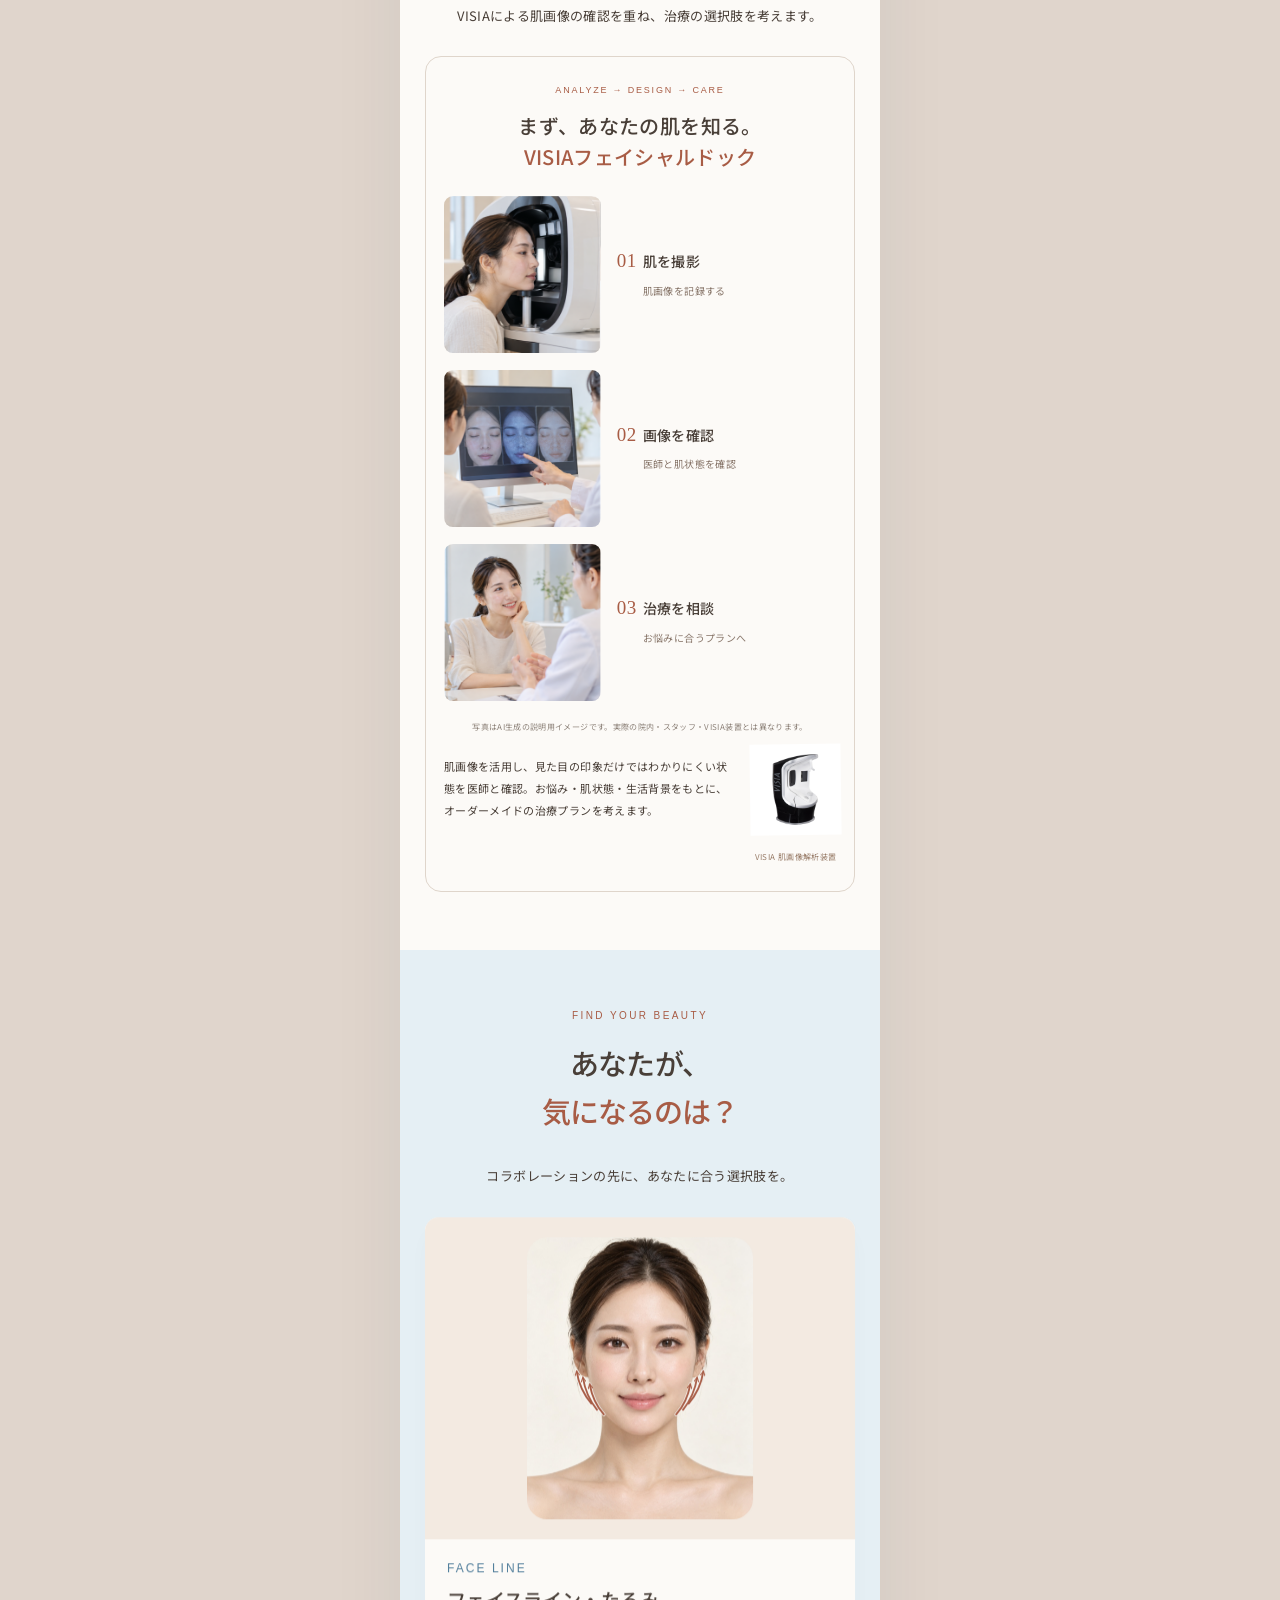
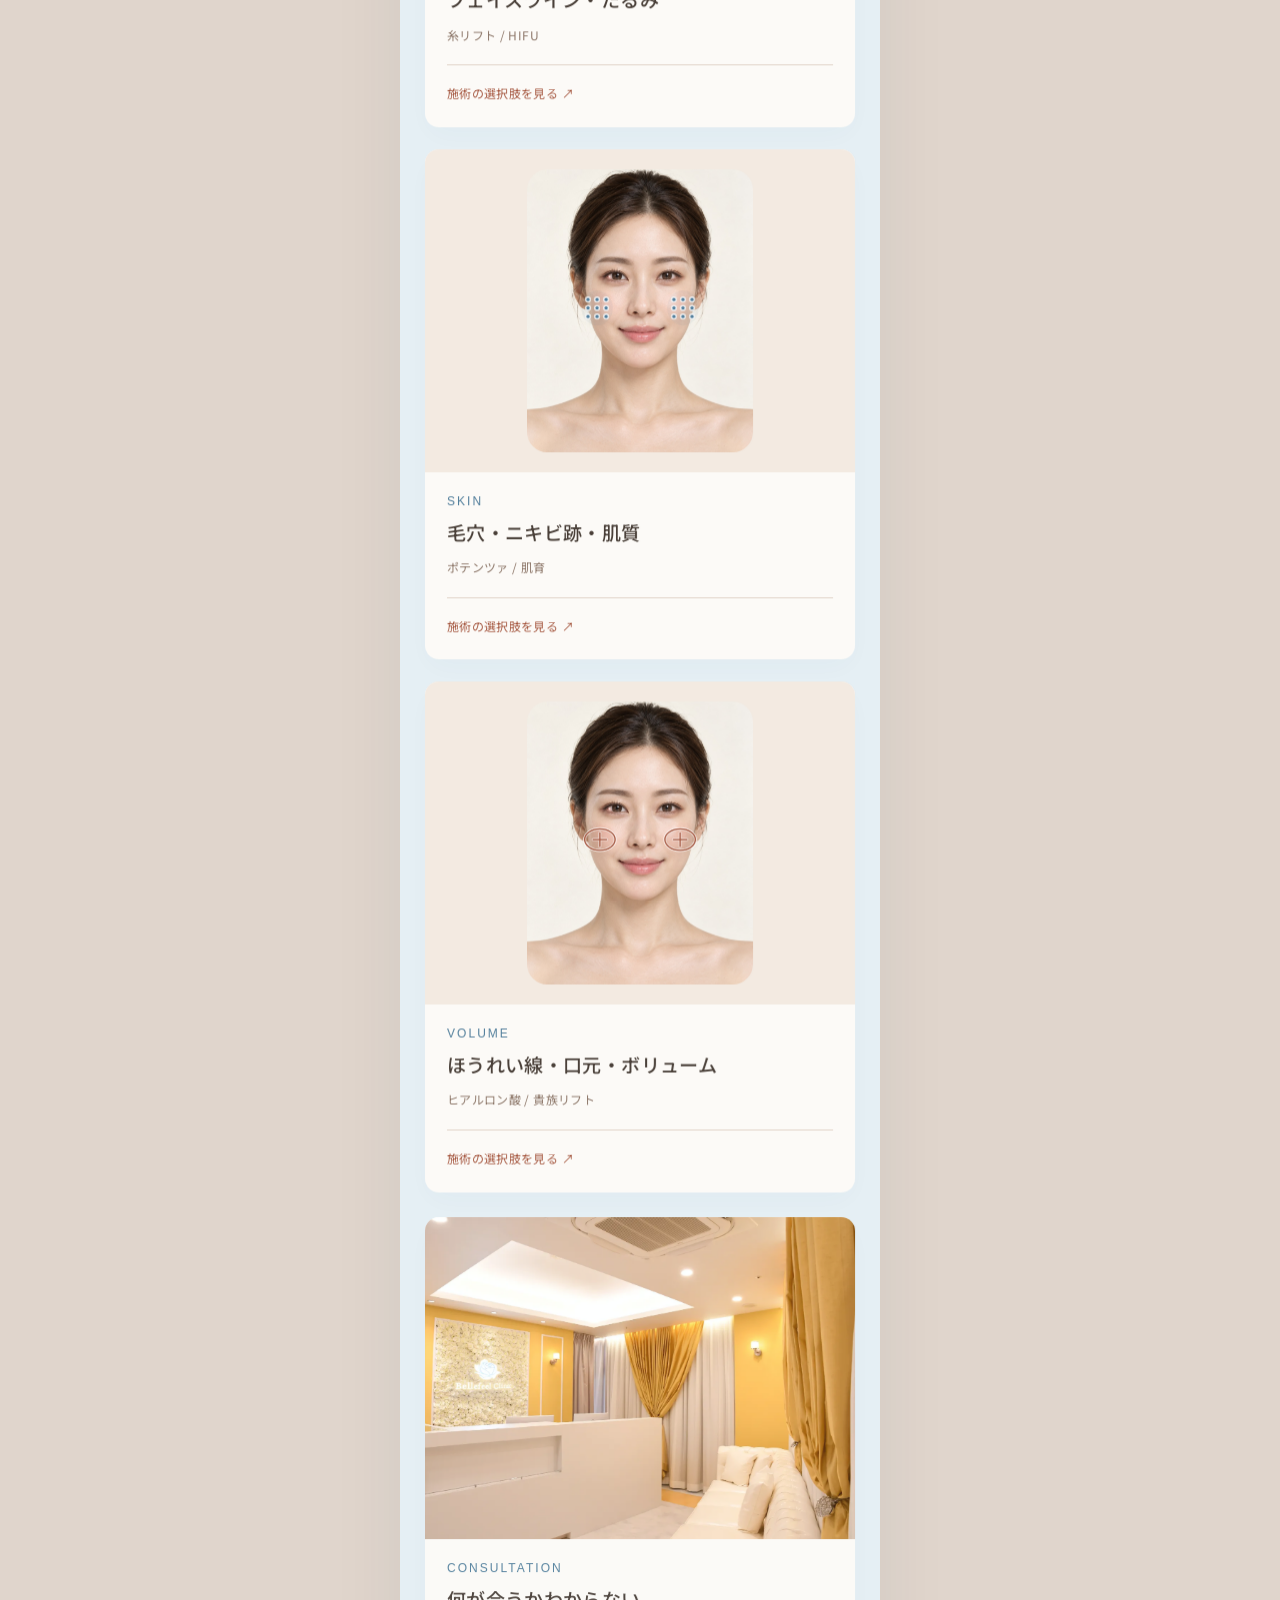
==== commit 466260ec: "Add A-C case filters and sourced photo archive" ====
--- a/index.html
+++ b/index.html
@@ -8,7 +8,7 @@
 <meta content="#f5ede6" name="theme-color"/>
 <link href="noto.css?v=21" rel="stylesheet"/><link href="lp.css?v=12" rel="stylesheet"/>
 <link href="editorial.css?v=12" rel="stylesheet"/>
-<link href="rich-v13.css?v=13" rel="stylesheet"/><link href="motion-v14.css?v=18" rel="stylesheet"/><link rel="stylesheet" href="brand-v21.css?v=28"/><link rel="stylesheet" href="refinement-v27.css?v=3"/><link rel="stylesheet" href="hero-v32.css?v=2"/><link rel="stylesheet" href="hero-v34.css?v=5"/></head>
+<link href="rich-v13.css?v=13" rel="stylesheet"/><link href="motion-v14.css?v=18" rel="stylesheet"/><link rel="stylesheet" href="brand-v21.css?v=28"/><link rel="stylesheet" href="refinement-v27.css?v=3"/><link rel="stylesheet" href="hero-v32.css?v=2"/><link rel="stylesheet" href="hero-v34.css?v=5"/><link rel="stylesheet" href="case-gallery-v36.css?v=2"/></head>
 <body>
 <header class="header"><a aria-label="Bellefeel Clinic 新宿 トップ" class="brand" href="#top"><img alt="Bellefeel Clinic" src="logo.svg"/></a><a aria-label="新宿院の公式LINEで無料相談・予約" class="head-reserve line-link" href="https://s.lmes.jp/landing-qr/2005005664-KqWeMrqA?uLand=kCD6br" rel="noopener" target="_blank"><span aria-hidden="true" class="line-mini">LINE</span><span><small>無料相談</small><b>LINE予約</b></span></a><button aria-controls="navigation" aria-expanded="false" aria-label="メニューを開く" class="menu-button"><span></span><span></span><span></span></button><div aria-hidden="true" class="reading-progress"><span></span></div></header>
 <div class="overlay" hidden=""></div>
@@ -43,7 +43,15 @@
 <article class="set-card"><div class="set-letter"><small>SET</small>C</div><div><p class="set-purpose">口元とフェイスラインが気になる方へ</p><h3>貴族リフト<span>＋</span>医療ハイフ</h3><p class="set-included">＋ VISIAフェイシャルドック</p></div><div aria-label="貴族リフトと医療ハイフの組み合わせ" class="menu-pair"><figure><img alt="貴族リフトの着眼点の概念図" class="" decoding="async" loading="lazy" src="menu-mouth-v18.svg"/><figcaption>貴族リフト</figcaption></figure><span aria-hidden="true" class="pair-plus">＋</span><figure><img alt="医療ハイフの着眼点の概念図" class="" decoding="async" loading="lazy" src="menu-hifu-v18.svg"/><figcaption>医療ハイフ</figcaption></figure></div><p class="menu-focus">口元 × フェイスライン<small>写真はAI生成。線は施術の着眼点を示すイメージです</small></p></article>
 </div><p class="fine">施術の適応・組み合わせは医師の診察で判断します。使用する糸・製剤、ポテンツァのモード、照射範囲、麻酔の有無と費用はカウンセリングでご案内します。</p><a class="cta line-link rich-line-cta" href="https://s.lmes.jp/landing-qr/2005005664-KqWeMrqA?uLand=kCD6br" target="_blank" rel="noopener"><span class="cta-line-mark" aria-hidden="true">LINE</span><span class="cta-copy"><small>新宿院 公式LINE / 無料相談</small><b>自分に合う治療を相談する</b></span><span class="cta-arrow" aria-hidden="true">→</span></a>
 <details class="menu-estimate" id="price"><summary>料金・施術内容の確認について</summary><p class="fine">各セットの適応、施術方法・範囲・使用材料、麻酔・追加オプションの費用を含むお見積りは、カウンセリング時にご確認いただけます。診察の結果、ご希望の施術をお受けいただけない場合があります。</p></details></section>
-<section class="real-cases section-pad" id="real-cases" aria-labelledby="real-cases-title"><p class="eyebrow">REAL CASES / BELLEFEEL CLINIC</p><h2 class="section-title" id="real-cases-title"><span class="motion-heading-line">実際の症例を、</span><br/><span class="motion-heading-line"><em>動かして比べる。</em></span></h2><p class="text center">Bellefeel Clinic公式サイトに掲載された症例です。<br/>中央の線を左右に動かすと、施術前後の写真を比較できます。</p><div class="real-case-carousel" role="region" aria-roledescription="カルーセル" aria-label="実症例の施術前後比較"><div class="real-case-track" id="real-case-track"></div><div class="real-case-nav"><button type="button" class="real-case-prev" aria-label="前の症例">←</button><output class="real-case-count" aria-live="polite"></output><button type="button" class="real-case-next" aria-label="次の症例">→</button></div></div><p class="real-case-note">写真はBellefeel Clinic公式サイト掲載の過去の症例で、今回のA〜Cセットの施術結果を示すものではありません。効果・経過には個人差があります。各施術の適応・費用・リスクは診察時にご確認ください。<a href="https://bellefeelclinic.com/lifting/" target="_blank" rel="noopener">公式の症例・施術情報を見る ↗</a></p></section>
+<section class="real-cases section-pad" id="real-cases" aria-labelledby="real-cases-title">
+<p class="eyebrow">REAL CASES / BELLEFEEL SHINJUKU</p>
+<h2 class="section-title" id="real-cases-title"><span class="motion-heading-line">関連施術の症例を、</span><br/><span class="motion-heading-line"><em>セット別に見る。</em></span></h2>
+<p class="text center">新宿院・中務医師の過去症例から。<br/>A・B・Cの関心に合わせて写真を探せます。</p>
+<div class="real-case-filters" role="group" aria-label="症例の表示を絞り込む"><button type="button" data-category="all" aria-pressed="true">ALL <small>09</small></button><button type="button" data-category="A" aria-pressed="false">SET A <small>07</small></button><button type="button" data-category="B" aria-pressed="false">SET B <small>02</small></button><button type="button" data-category="C" aria-pressed="false">SET C <small>05</small></button></div>
+<p class="real-case-filter-note" aria-live="polite"></p>
+<div class="real-case-carousel" role="region" aria-roledescription="カルーセル" aria-label="新宿院の関連施術症例の比較"><div class="real-case-track" id="real-case-track"></div><div class="real-case-nav"><button type="button" class="real-case-prev" aria-label="前の症例">←</button><output class="real-case-count" aria-live="polite"></output><button type="button" class="real-case-next" aria-label="次の症例">→</button></div><div class="real-case-thumbs" aria-label="症例写真の一覧"></div></div>
+<p class="real-case-note">写真はBellefeel Clinic公式サイト掲載の新宿院・中務医師による過去の関連施術例です。糸リフト本数・ヒアルロン酸の注入量や部位は今回のセットと異なり、A〜Cセットの結果を示すものではありません。効果・経過には個人差があります。施術内容、費用、リスクは各カードの公式症例でご確認ください。</p>
+</section>
 <section class="renewal section-pad" id="renewal"><p class="eyebrow">COLLABORATION</p><h2 class="section-title"><span class="motion-heading-line">日本と韓国の美容が出会う。</span><br/><span class="motion-heading-line"><em>新しいBellefeel新宿へ。</em></span></h2><p class="lead">Bellefeel Clinic新宿院は、韓国の美容クリニックグループ「4EVER」とコラボレーションし、リニューアル。</p><p class="text">日本で考える輪郭の美しさ。韓国で育まれた肌管理の発想。二つの視点が出会い、あなたらしい美しさを一緒に考えます。</p><div class="cross-panel cross-photo"><article class="partner-japan"><img alt="Bellefeel Clinic 新宿院の実際の受付" class="" decoding="async" loading="lazy" src="shinjuku-interior.webp"/><div class="partner-overlay"><span>JAPAN</span><b>Bellefeel Clinic</b><small>新宿院 / リフトアップ・輪郭</small></div></article><i aria-hidden="true" class="partner-cross">×</i><article class="partner-korea"><img alt="4EVER公式サイト掲載の韓国院の受付" class="" decoding="async" loading="lazy" src="forever-facility-3.jpg"/><div class="partner-overlay"><span>KOREA</span><b>4EVER Clinic</b><small>韓国 / スキンブースター・肌育</small></div></article><div class="partner-bridge"><span>日本の輪郭設計</span><b>＋</b><span>韓国の肌育</span><strong>新宿で出会う、美容の新しい可能性。</strong></div></div><a class="reason-pill" href="#reason">二つのクリニックが組む意味 <span>↓</span></a></section>
 <section class="heritage section-pad" id="heritage"><p class="eyebrow">4EVER BRAND STORY</p><h2 class="section-title"><span class="motion-heading-line">FROM GANGNAM</span><br/><span class="motion-heading-line"><em>TO SHINJUKU</em></span></h2><figure class="heritage-mosaic"><div class="mosaic-main"><img alt="4EVER公式サイト掲載の韓国院の院内空間" class="" decoding="async" loading="lazy" src="room.jpg"/><span>SPACE &amp; CARE</span></div><div><img alt="4EVER韓国院の施設写真" class="" decoding="async" loading="lazy" src="forever-facility-2.jpg"/></div><div><img alt="4EVER韓国院の受付・待合" class="" decoding="async" loading="lazy" src="forever-facility-3.jpg"/></div><div><img alt="4EVER韓国院の院内写真" class="" decoding="async" loading="lazy" src="forever-facility-4.jpg"/></div><figcaption>4EVER公式サイト掲載の韓国院施設写真</figcaption></figure><div class="brand-story"><p class="story-kicker">FROM GANGNAM TO SHINJUKU</p><h3>4EVERグループの歩み</h3><ol class="brand-timeline journey-timeline"><li class="journey-chapter"><span>2008</span><div><p class="journey-city">SEOUL / GANGNAM</p><h4>4EVER begins.</h4><p>韓国・江南院から始まる。</p><figure><img src="room.jpg" alt="4EVER公式掲載の韓国院空間" loading="lazy" decoding="async"/><figcaption>韓国院の現在の施設写真</figcaption></figure></div></li><li class="journey-chapter"><span>2016</span><div><p class="journey-city">KOREA</p><h4>30 CLINICS</h4><p>韓国全国30院へ。2018年、グループ累計100万件を突破。</p><figure><img src="forever-facility-2.jpg" alt="4EVER公式掲載の韓国院施設" loading="lazy" decoding="async"/><figcaption>韓国院の現在の施設写真</figcaption></figure></div></li><li class="journey-chapter"><span>2023</span><div><p class="journey-city">BANGKOK</p><h4>Beyond borders.</h4><p>グローバル・バンコク院を開院。</p><figure><img src="forever-facility-4.jpg" alt="4EVER公式掲載の施設イメージ" loading="lazy" decoding="async"/><figcaption>4EVER韓国院の施設写真 / バンコク院ではありません</figcaption></figure></div></li><li class="journey-chapter"><span>2026</span><div><p class="journey-city">TOKYO / SHINJUKU</p><h4>A new chapter, together.</h4><p>Bellefeel新宿とのコラボレーションへ。</p><figure><img src="shinjuku-interior.webp" alt="Bellefeel Clinic新宿院の受付" loading="lazy" decoding="async"/><figcaption>Bellefeel Clinic 新宿院</figcaption></figure></div></li></ol></div><div class="philosophy"><h3>4EVERが大切にする、4つの価値。</h3><div><article><span>01</span><b>TRUST</b><p>積み重ねた信頼と経験</p></article><article><span>02</span><b>DESIGN</b><p>一人ひとりに合わせた設計</p></article><article><span>03</span><b>CARE</b><p>施術の前後まで続くケア</p></article><article><span>04</span><b>NATURALNESS</b><p>自分らしい自然な美しさ</p></article></div></div><p class="text">韓国から、世界へ。そして東京・新宿で、Bellefeelとの新しい美容体験が始まります。</p><p class="source-note">※4EVER公式ブランドストーリー掲載のグループ全体の歴史的実績です。新宿院単独の件数・本セットの実績ではありません。 <a href="https://www.4-ever.co.kr/ja/brand" rel="noopener" target="_blank">出典 ↗</a></p><details class="evidence"><summary>医師の経歴・公式の情報発信を見る</summary><p>中務院長の経歴・資格と、4EVERの医療チーム・施設・ブランドの歩みを、それぞれの公式サイトでご確認いただけます。</p><a href="https://bellefeelclinic.com/doctors/nakatsukasa/" rel="noopener" target="_blank">中務院長の公式プロフィール ↗</a><a href="https://www.4-ever.co.kr/ja/brand" rel="noopener" target="_blank">4EVERの医療チーム・ブランド紹介 ↗</a><a href="https://gn.4-ever.co.kr/ja/insight/videos" rel="noopener" target="_blank">4EVERの公式動画・施術情報 ↗</a></details></section>
 <section class="reasons section-pad" id="reason"><p class="eyebrow">WHY BELLEFEEL × 4EVER</p><h2 class="section-title"><span class="motion-heading-line">輪郭だけでも、</span><br/><span class="motion-heading-line"><em>肌だけでもない。</em></span></h2><article class="reason-card"><img alt="新宿院の実際の施術室" class="reason-photo" decoding="async" loading="lazy" src="shinjuku-treatment-room.jpeg"/><span class="number">01</span><h3>JAPAN / Bellefeel<br/>輪郭の土台を考える。</h3><p>外科・形成外科で積み重ねた経験をもとに、骨格・たるみ・輪郭のバランスを考えるBellefeel新宿院の美容医療。</p><div class="reason-keyword">LIFT × SKIN BOOSTER</div></article><article class="reason-card"><img alt="肌画像を確認するAI生成の説明用イメージ" class="reason-photo diagnosis-reason" decoding="async" loading="lazy" src="diagnosis-flow-v12.png"/><span class="number">02</span><h3>KOREA / 4EVER<br/>肌を育む視点。</h3><p>韓国で培われた肌管理・スキンブースター・肌育の考え方を、日々の美容の選択肢へ。</p><div class="reason-keyword">SKIN × BEAUTY PHILOSOPHY</div><small class="reason-image-note">肌診断の説明用AIイメージ</small></article><article class="reason-card"><img alt="Bellefeel Clinic 新宿院のスタッフ" class="reason-photo" decoding="async" loading="lazy" src="shinjuku-team.jpg"/><span class="number">03</span><h3>BELLEFEEL × 4EVER<br/>美容を、立体的に。</h3><p>Bellefeelの医療体制と4EVERの美容思想をつなぐ。肌・輪郭・内側から、一人ひとりの美容設計を考えます。</p><div class="reason-keyword">SKIN × STRUCTURE × INNER</div></article><div class="story-bridge"><span>JAPAN × KOREA</span><p>二つの視点が、一つの美容設計へ。</p><a href="#about">3D BEAUTY <span>↓</span></a></div></section>
@@ -67,5 +75,5 @@
 <footer><img alt="Bellefeel Clinic 新宿" src="logo.svg"/><p>SHINJUKU × 4EVER</p><small>© Bellefeel Clinic Shinjuku</small></footer>
 </main>
 <aside aria-label="新宿院の予約" class="reserve-bar"><a class="web" href="https://reservation.medical-force.com/c/2dffaa0d30f94010ad83d44af36176db/reservations/new?menu_entrance_id=59488f61-4dcc-46be-a1eb-25ecd51869e1" rel="noopener" target="_blank"><span class="reserve-icon">▦</span><b>WEB予約</b><small>24時間受付</small></a><a class="tel" href="tel:+81-90-6258-1848" title="電話受付 11:00〜21:00（木曜・日曜休診）"><span class="reserve-icon">☎</span><b>電話予約</b><small>受付 11〜21時</small></a><a class="line line-link" href="https://s.lmes.jp/landing-qr/2005005664-KqWeMrqA?uLand=kCD6br" rel="noopener" target="_blank"><span class="reserve-icon">LINE</span><b>LINE予約</b><small>無料相談はこちら</small></a></aside>
-<script src="lp.js?v=23"></script><script src="cases-v27.js?v=2"></script>
+<script src="lp.js?v=23"></script><script src="cases-v27.js?v=4"></script>
 <script src="rich-v13.js?v=13"></script><script src="motion-v14.js?v=21"></script><script src="brand-v21.js?v=30"></script><script src="hero-motion-v31.js?v=3"></script></body></html>
--- a/case-gallery-v36.css
+++ b/case-gallery-v36.css
@@ -0,0 +1,20 @@
+/* An editorial case archive with an accessible before/after comparison. */
+.real-case-filters{display:grid;grid-template-columns:repeat(4,minmax(0,1fr));gap:5px;margin:30px 0 0}
+.real-case-filters button{appearance:none;border:1px solid #d4d5d0;background:#f8f7f3;color:#71828a;min-height:53px;padding:8px 3px;font:600 11px/1.3 Arial,sans-serif;letter-spacing:.08em;cursor:pointer;transition:background .25s,color .25s,border-color .25s}
+.real-case-filters button small{font:10px Georgia,serif;margin-left:3px;letter-spacing:0}
+.real-case-filters button[aria-pressed=true]{background:#567e96;color:#fff;border-color:#567e96}
+.real-case-filter-note{min-height:39px;margin:13px auto 0!important;color:#816e63;font-size:10px;line-height:1.8;text-align:left}
+.real-cases .real-case-carousel{margin-top:17px}
+.real-case-photo{margin:0;background:#e6e5e1}
+.real-case-photo img{display:block;width:100%;height:auto;aspect-ratio:1;object-fit:contain}
+.real-case-photo figcaption{padding:7px 10px;text-align:center;color:#867366;font-size:9px;letter-spacing:.04em;background:#f5f2ee}
+.real-case-meta{display:flex;justify-content:space-between;align-items:center;gap:8px;padding:12px 16px 0;font-size:9px;color:#837268;text-align:left}
+.real-case-meta a{color:#4e7f9b;border-bottom:1px solid #9bb8c9;text-decoration:none;white-space:nowrap}
+.real-case-thumbs{display:flex;gap:7px;overflow-x:auto;scroll-snap-type:x proximity;scrollbar-width:thin;overscroll-behavior-x:contain;margin:21px -5px 0;padding:0 5px 8px}
+.real-case-thumb{position:relative;flex:0 0 69px;width:69px;height:72px;padding:0;border:2px solid transparent;background:#eee7e0;cursor:pointer;overflow:hidden;scroll-snap-align:start;transition:border-color .25s,transform .25s}
+.real-case-thumb.is-active{border-color:#5a849d}
+.real-case-thumb img{width:100%;height:100%;object-fit:cover}
+.real-case-thumb small{position:absolute;left:0;bottom:0;padding:3px 6px;background:#f9f6f0d9;color:#6a554a;font:9px Georgia,serif}
+.real-case-note{margin-top:21px!important;text-align:left}
+@media(max-width:480px){.real-case-filters{margin-top:23px}.real-case-filters button{font-size:10px;min-height:48px}.real-case-filter-note{font-size:9px}.real-case-meta{padding-inline:12px;font-size:8px}.real-case-thumb{flex-basis:62px;width:62px;height:66px}}
+@media(prefers-reduced-motion:reduce){.real-case-filters button,.real-case-thumb{transition:none!important}}
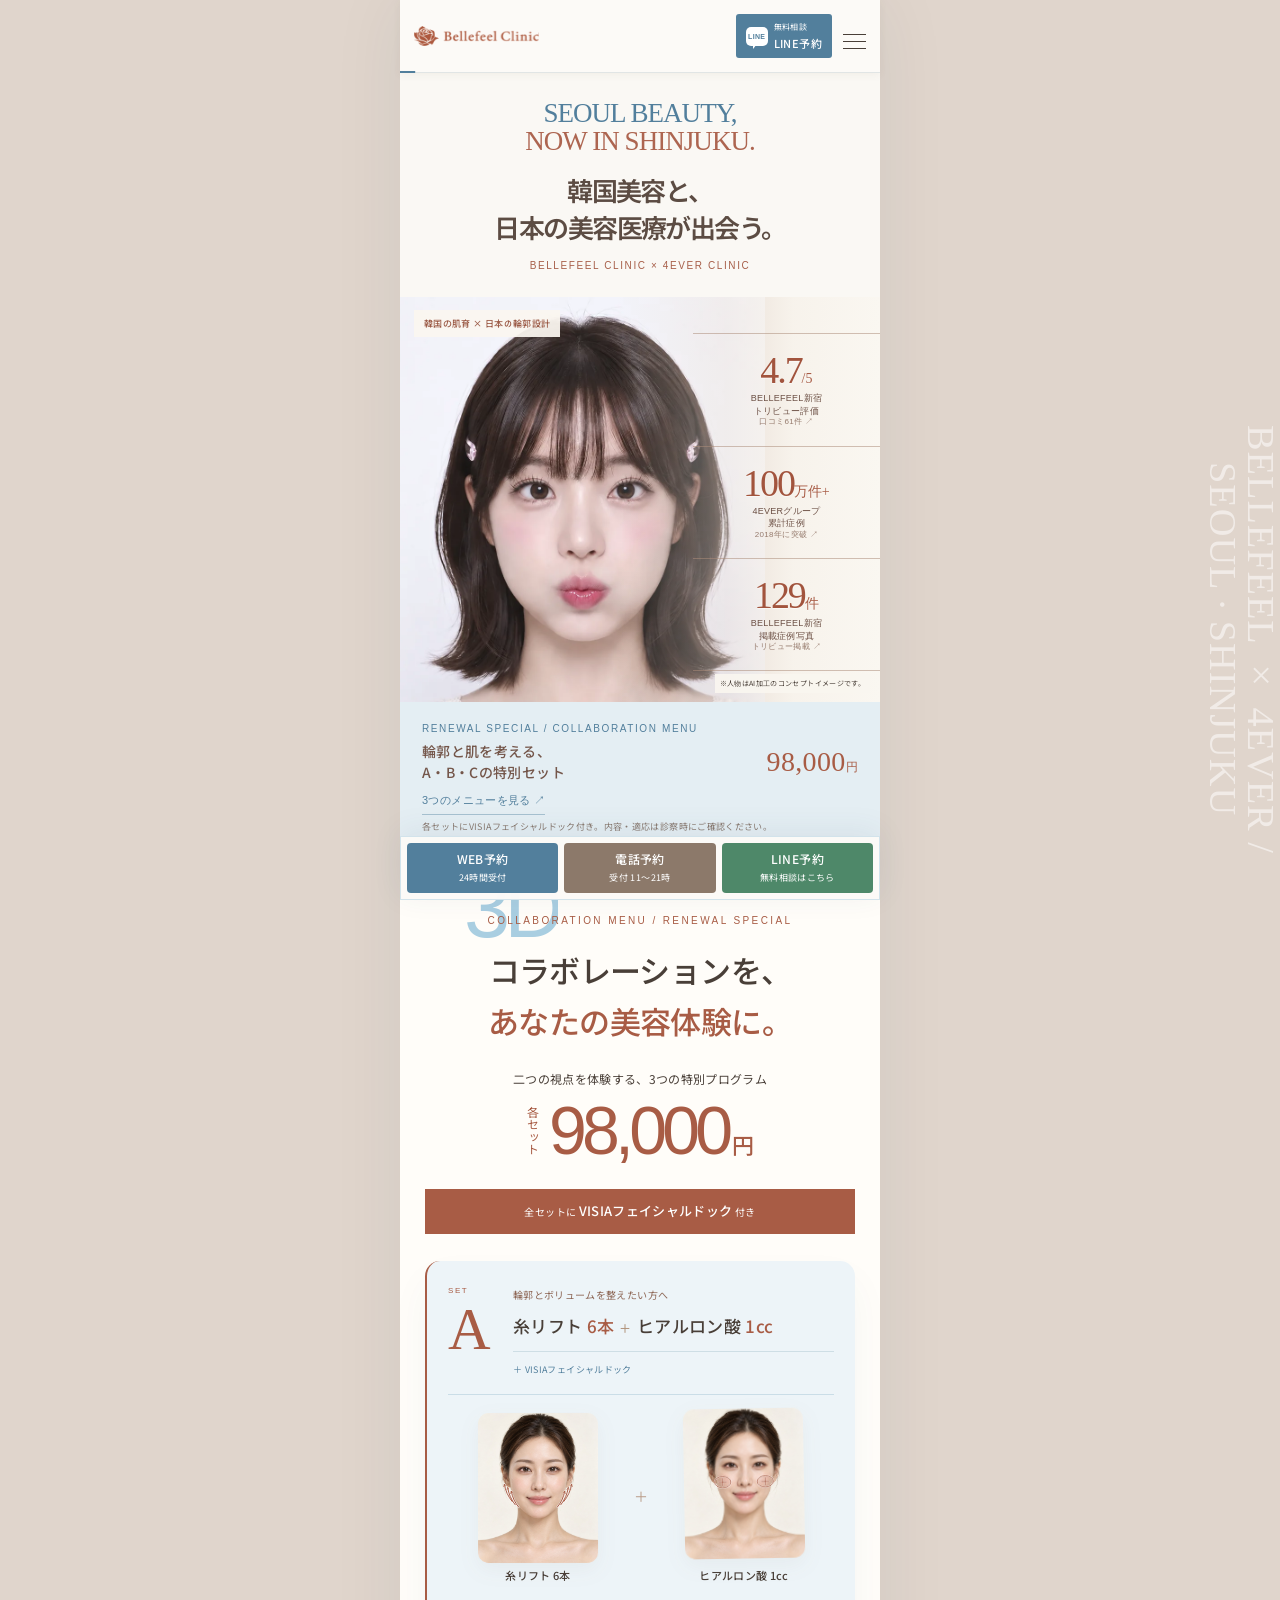
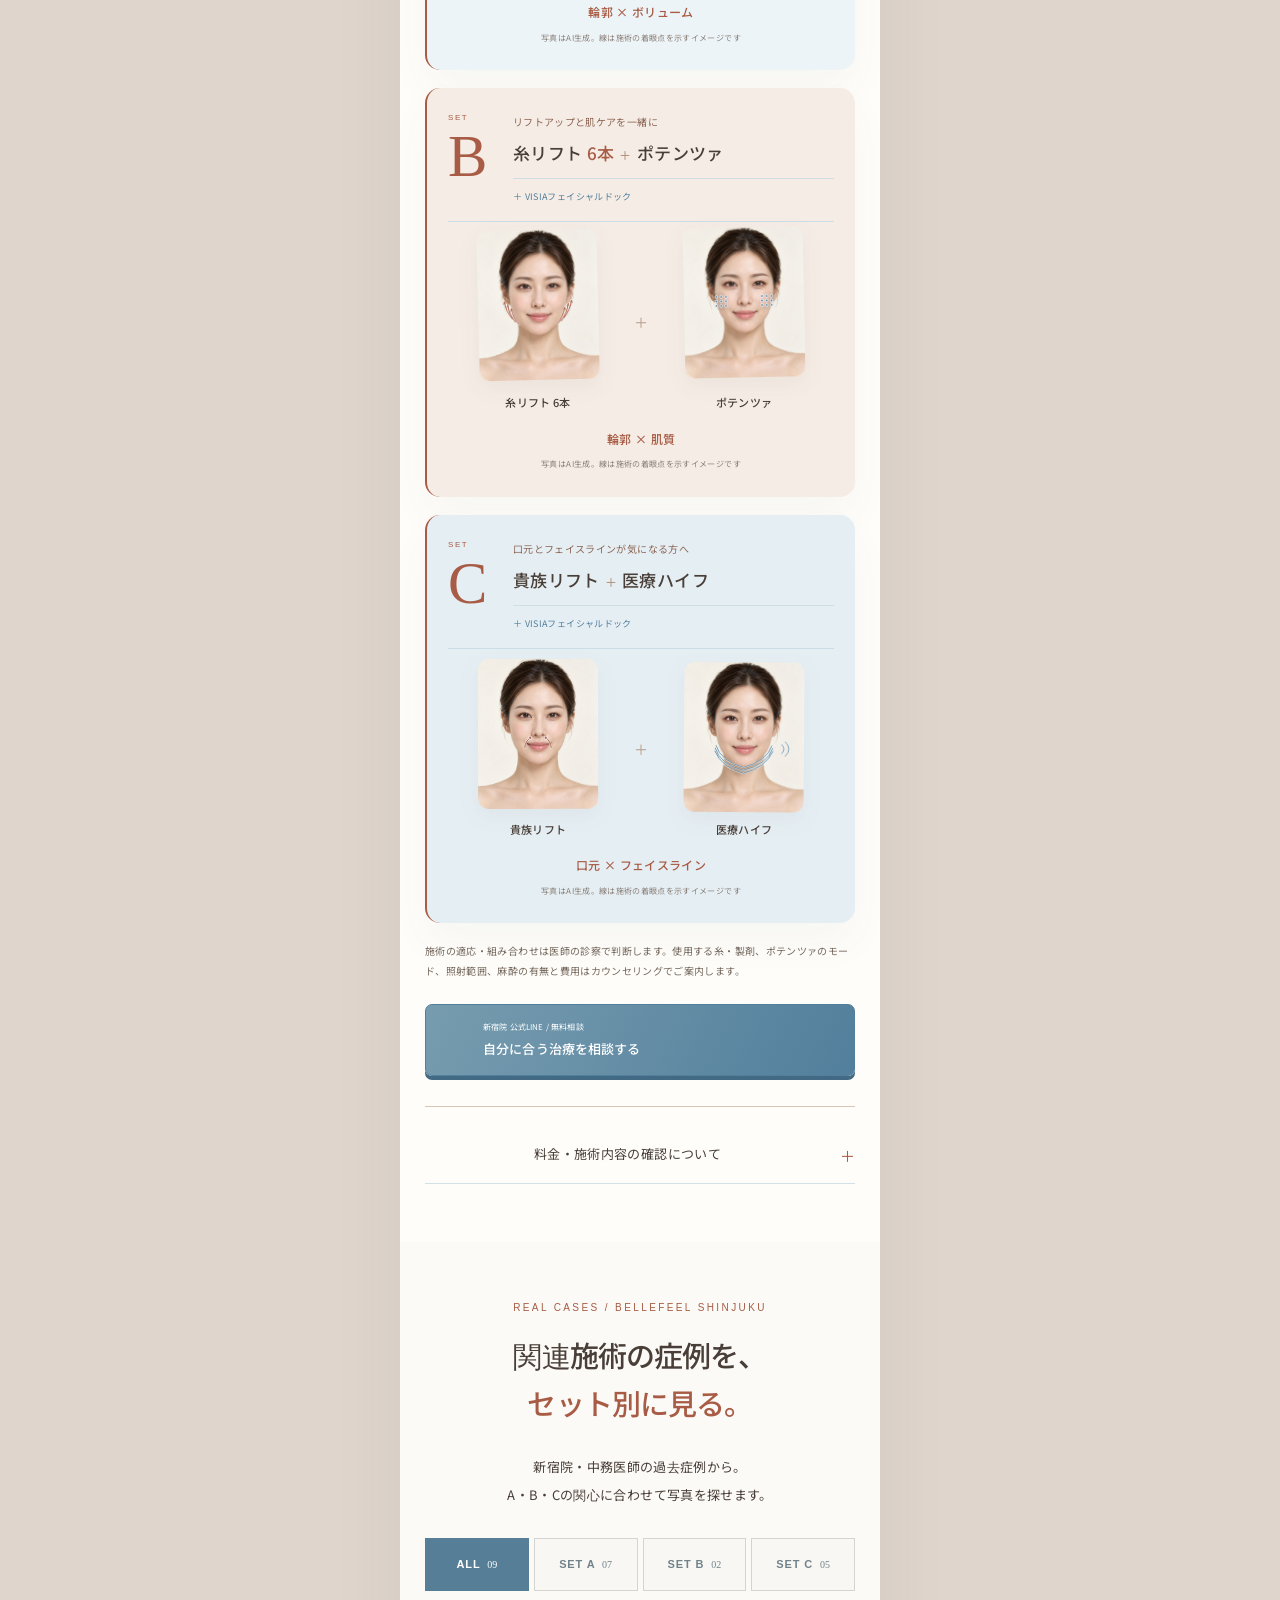
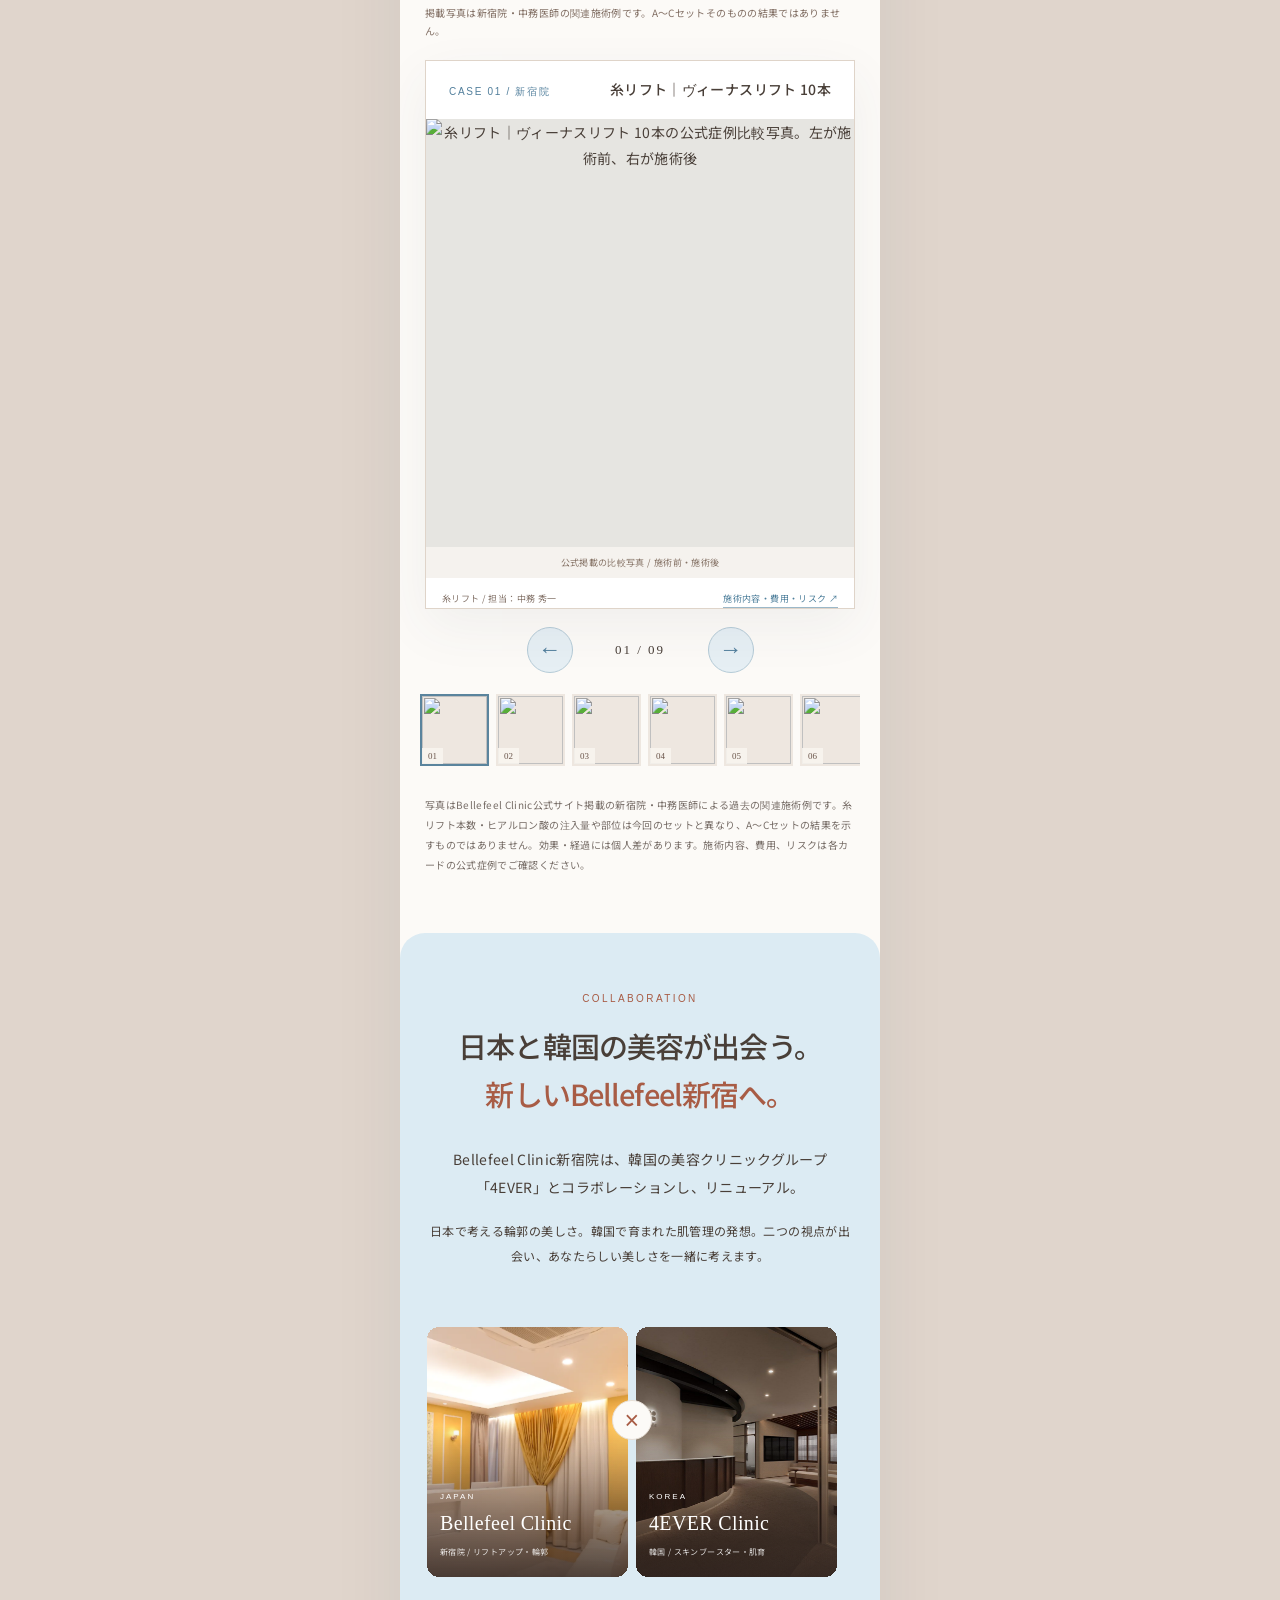
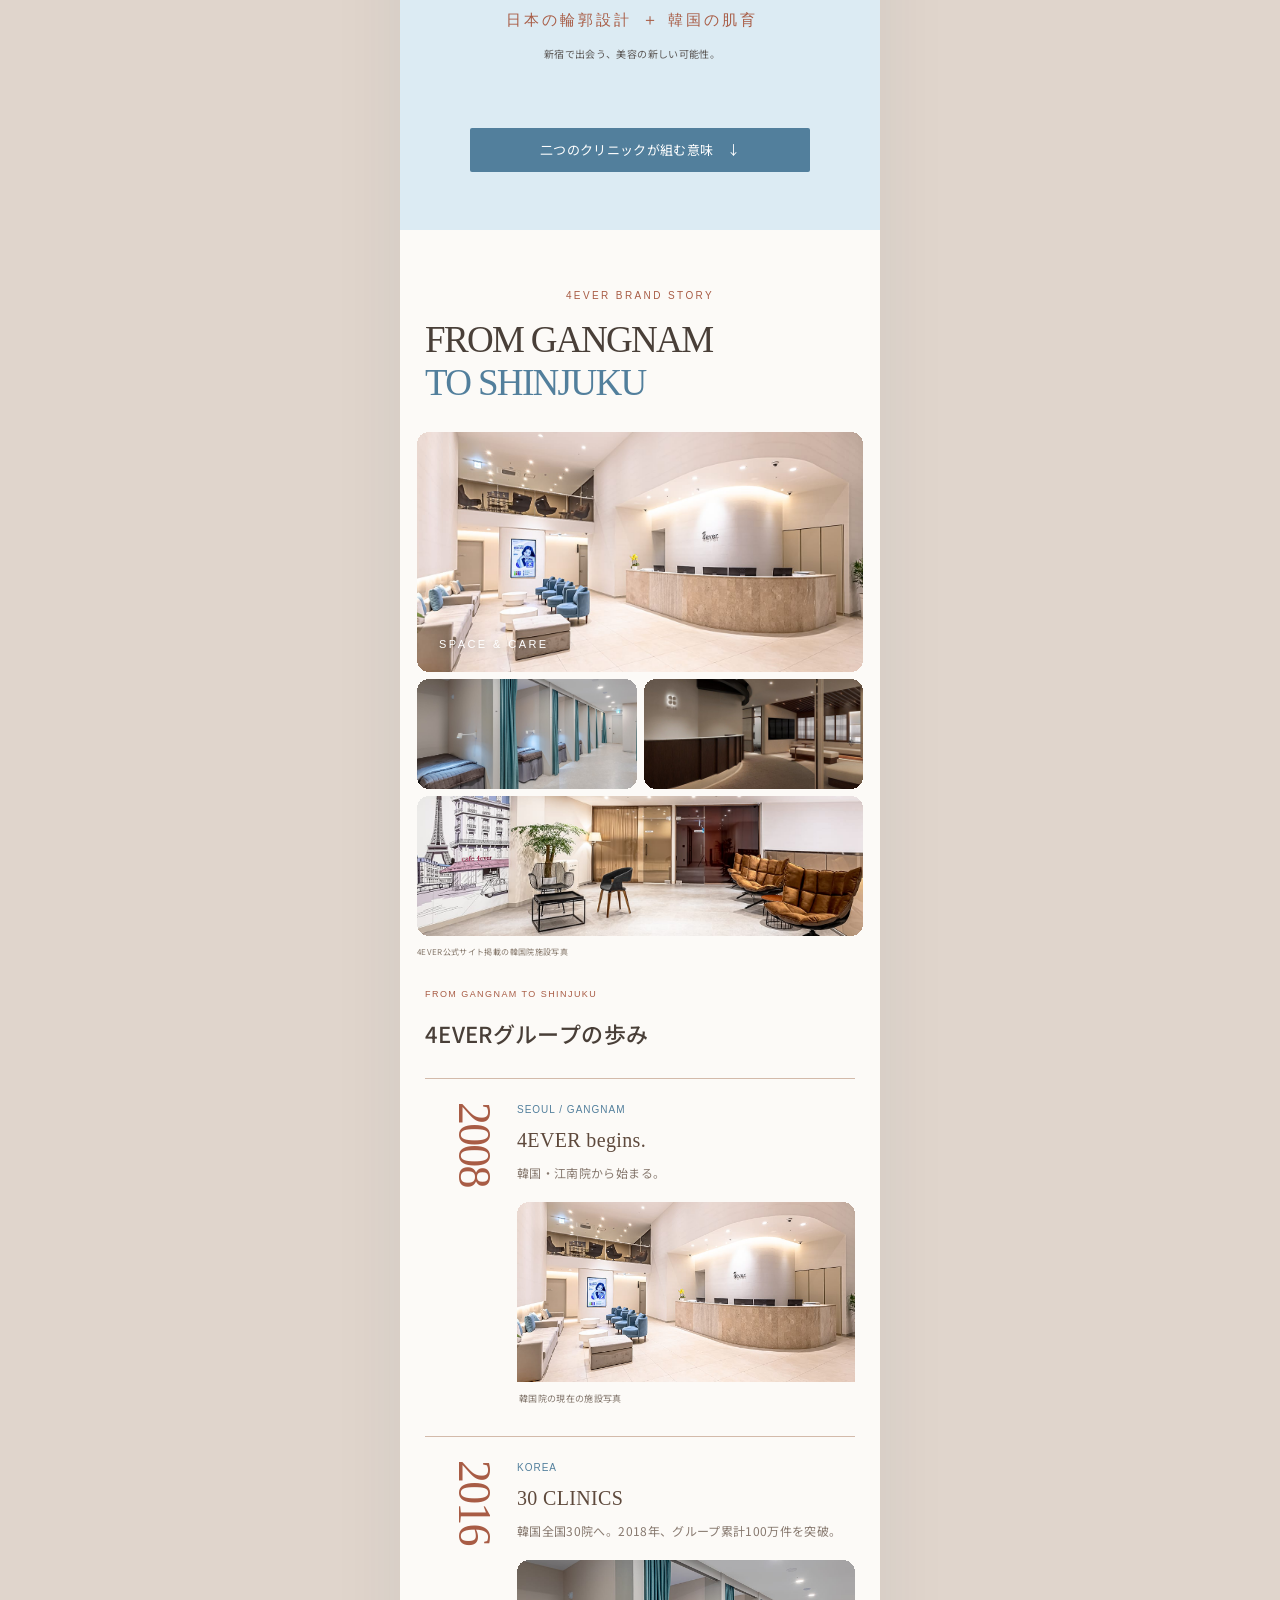
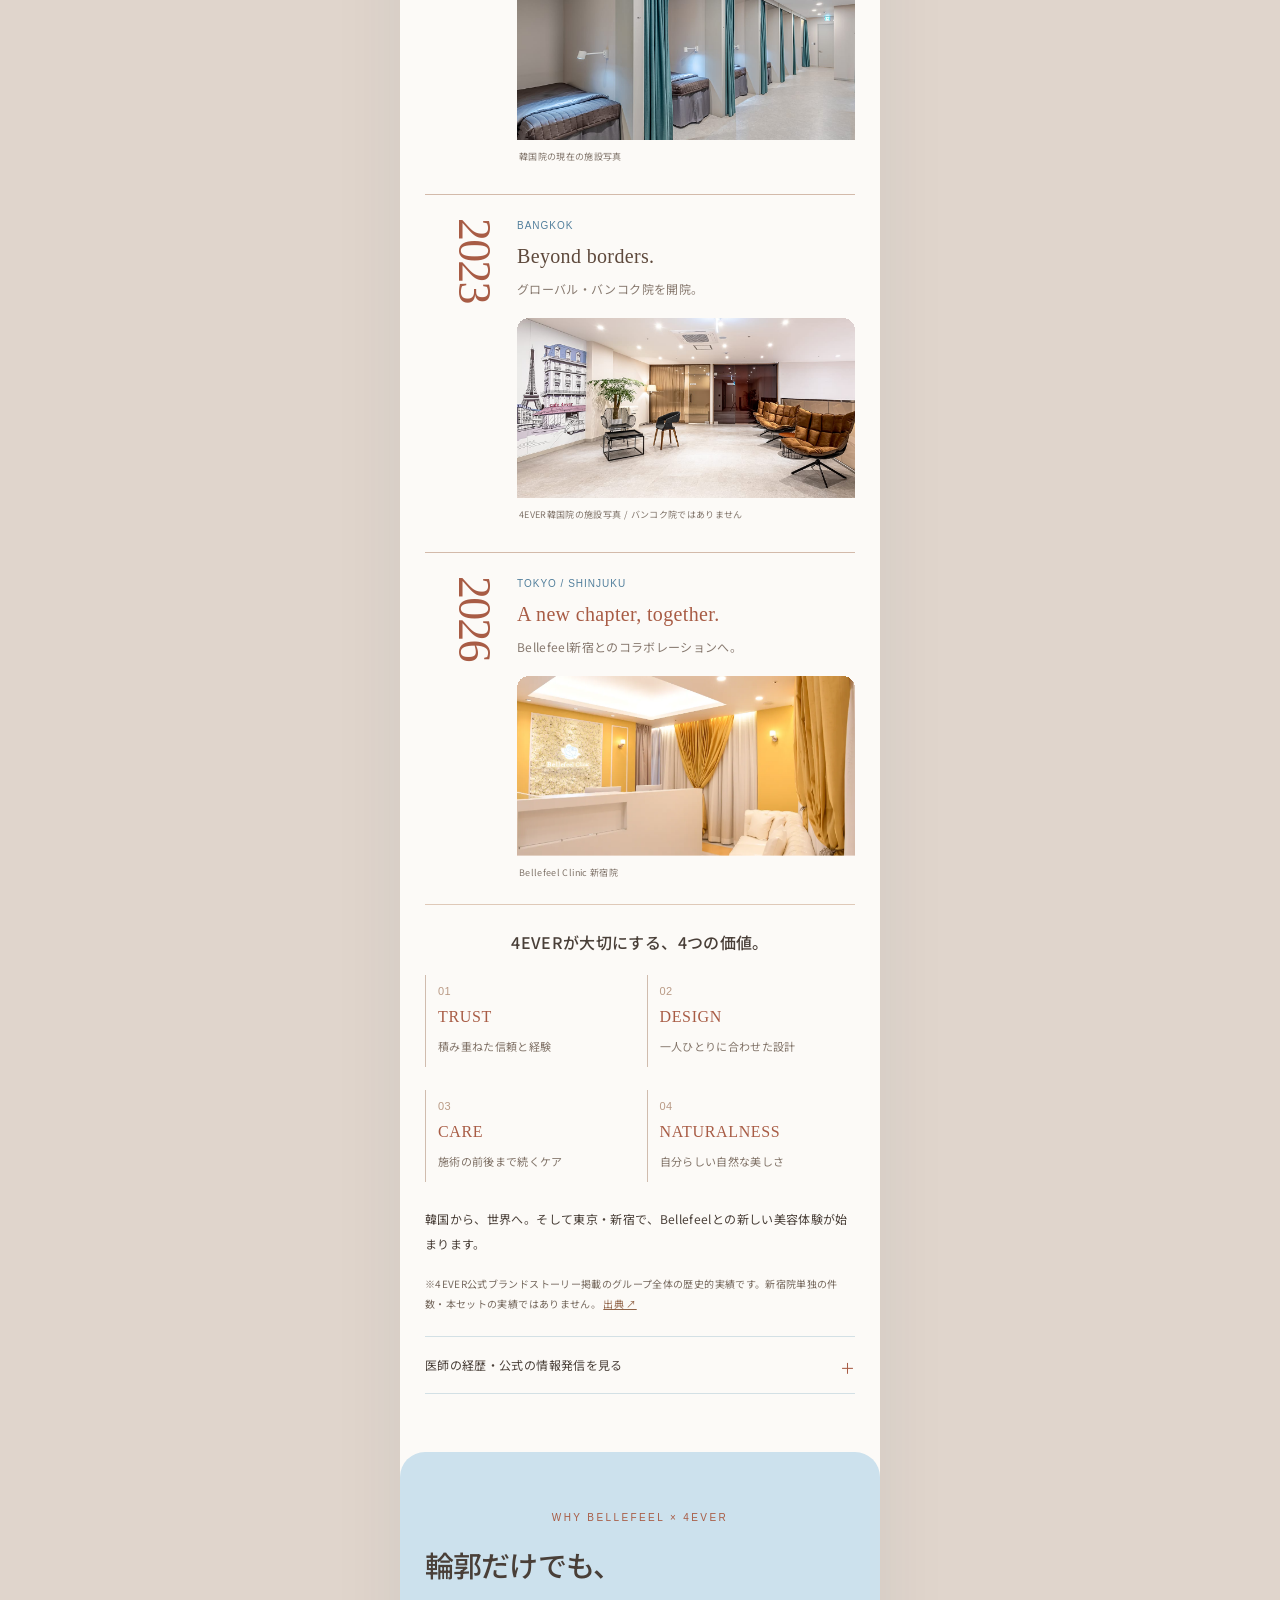
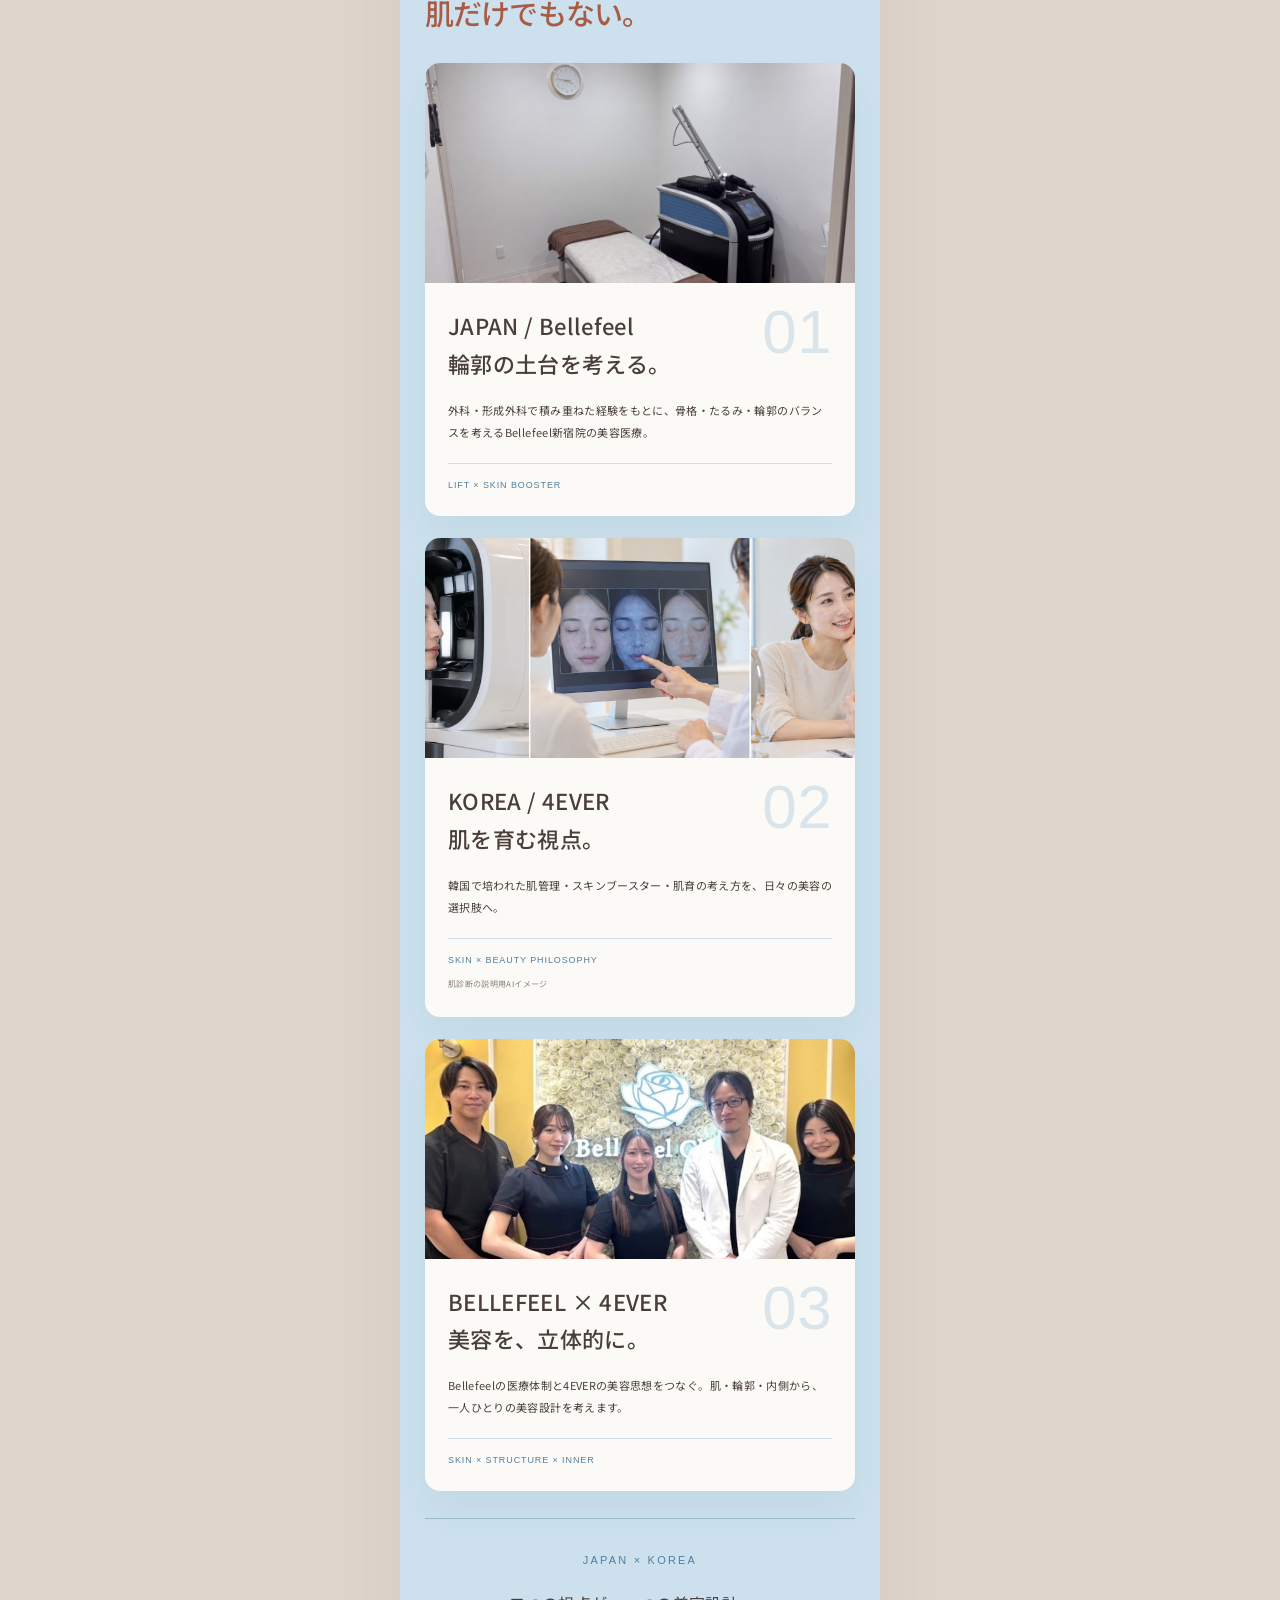
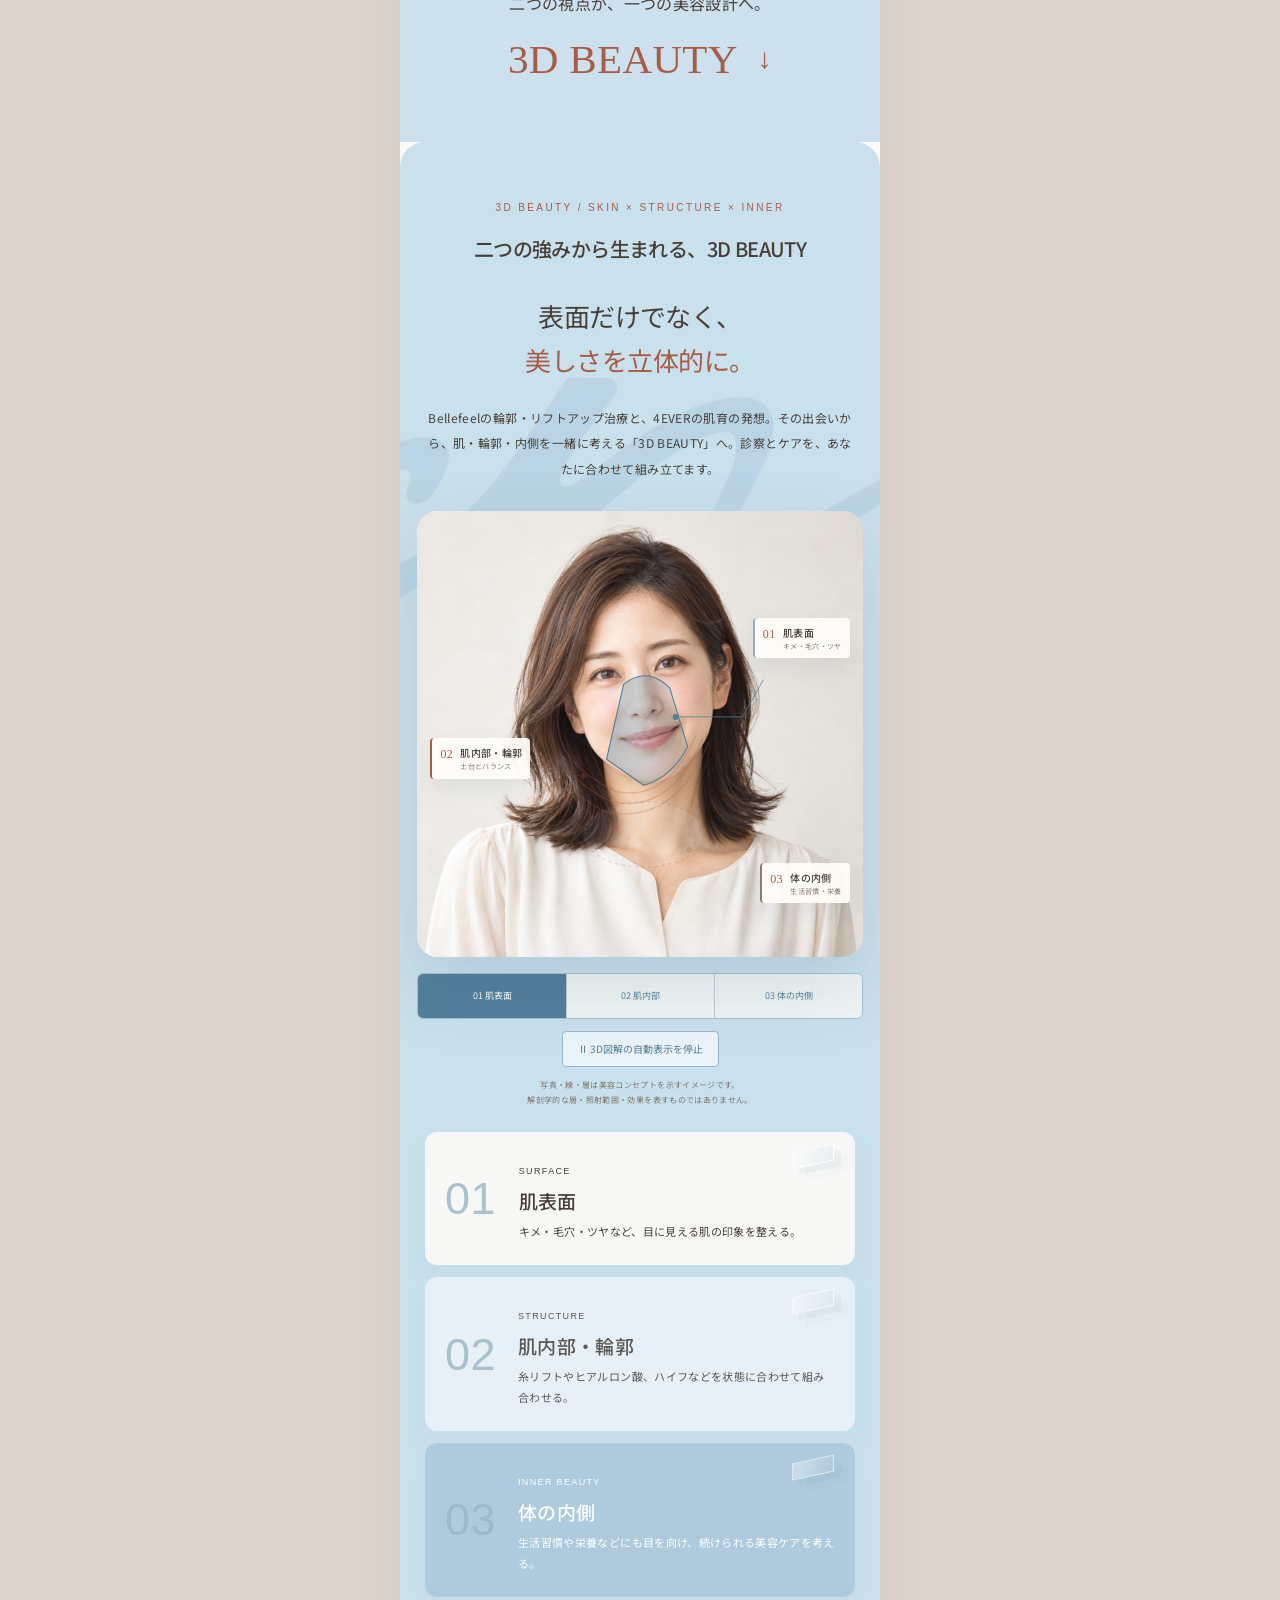
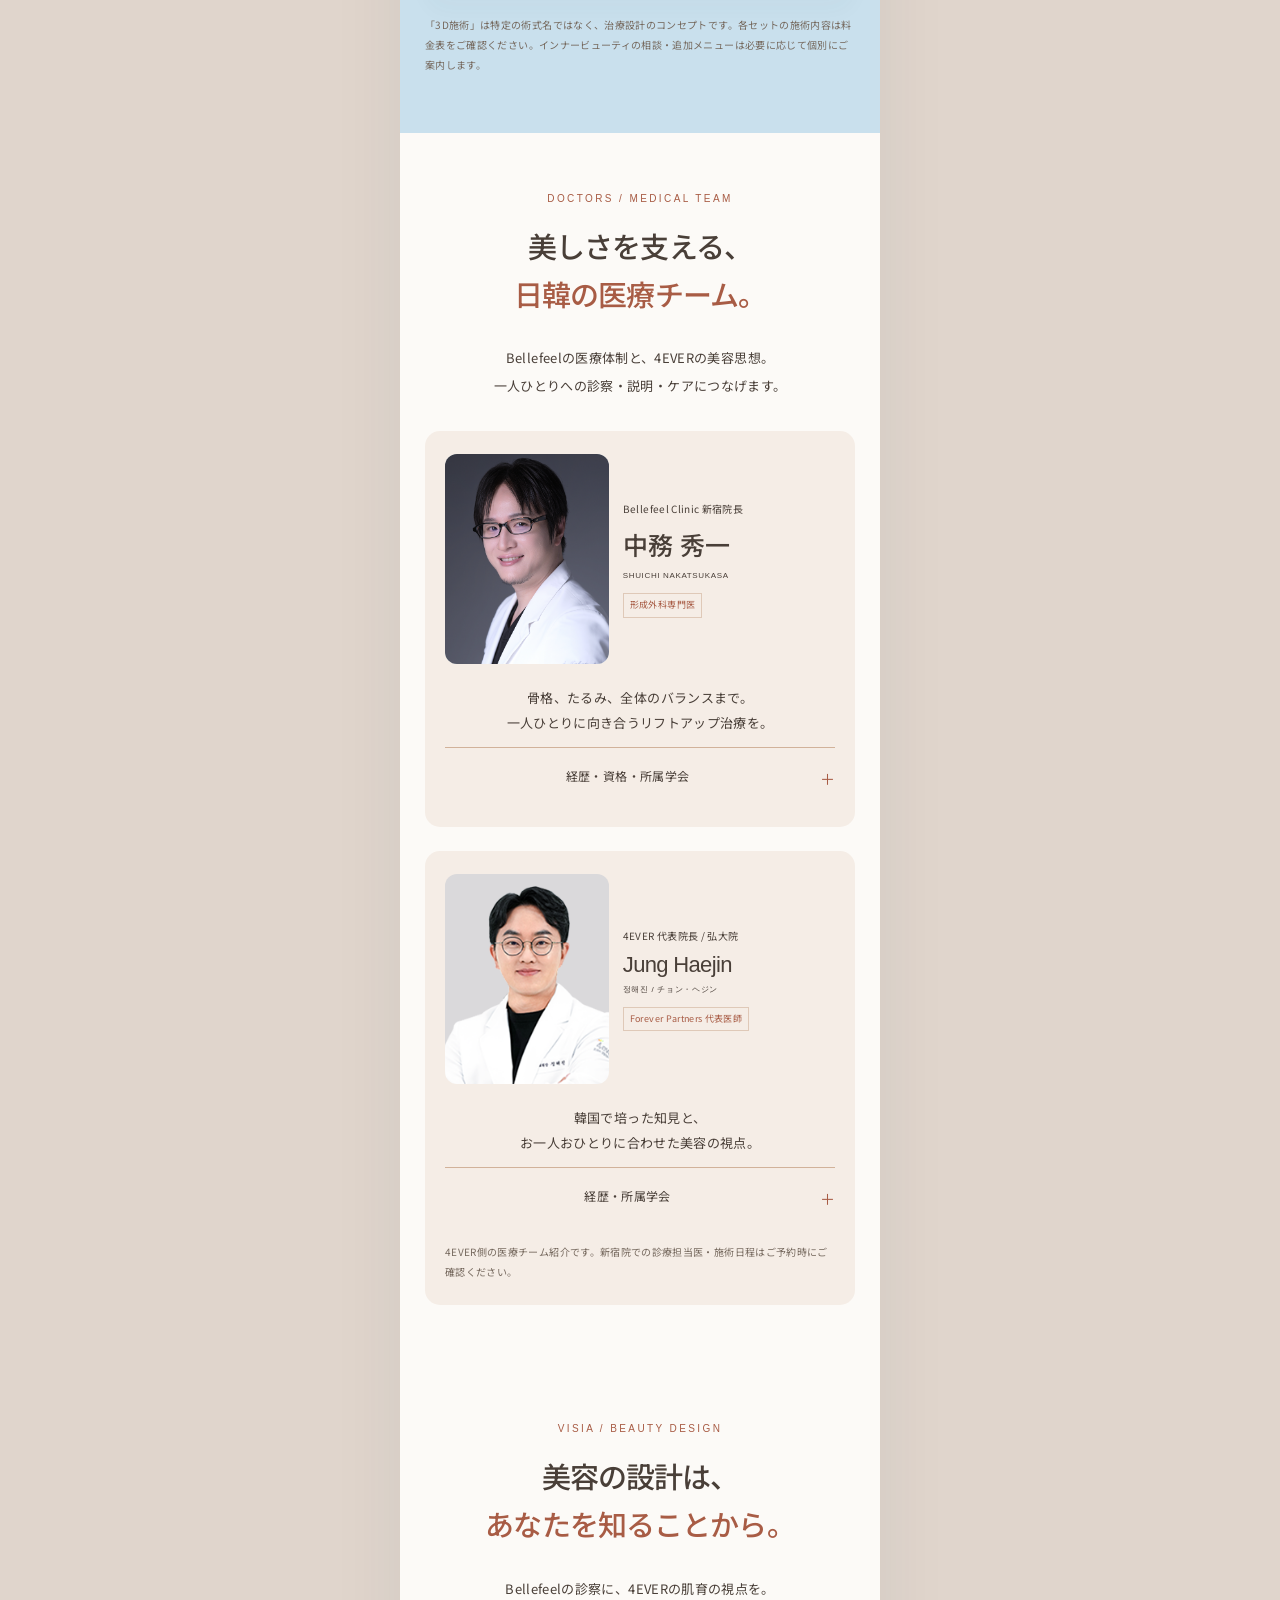
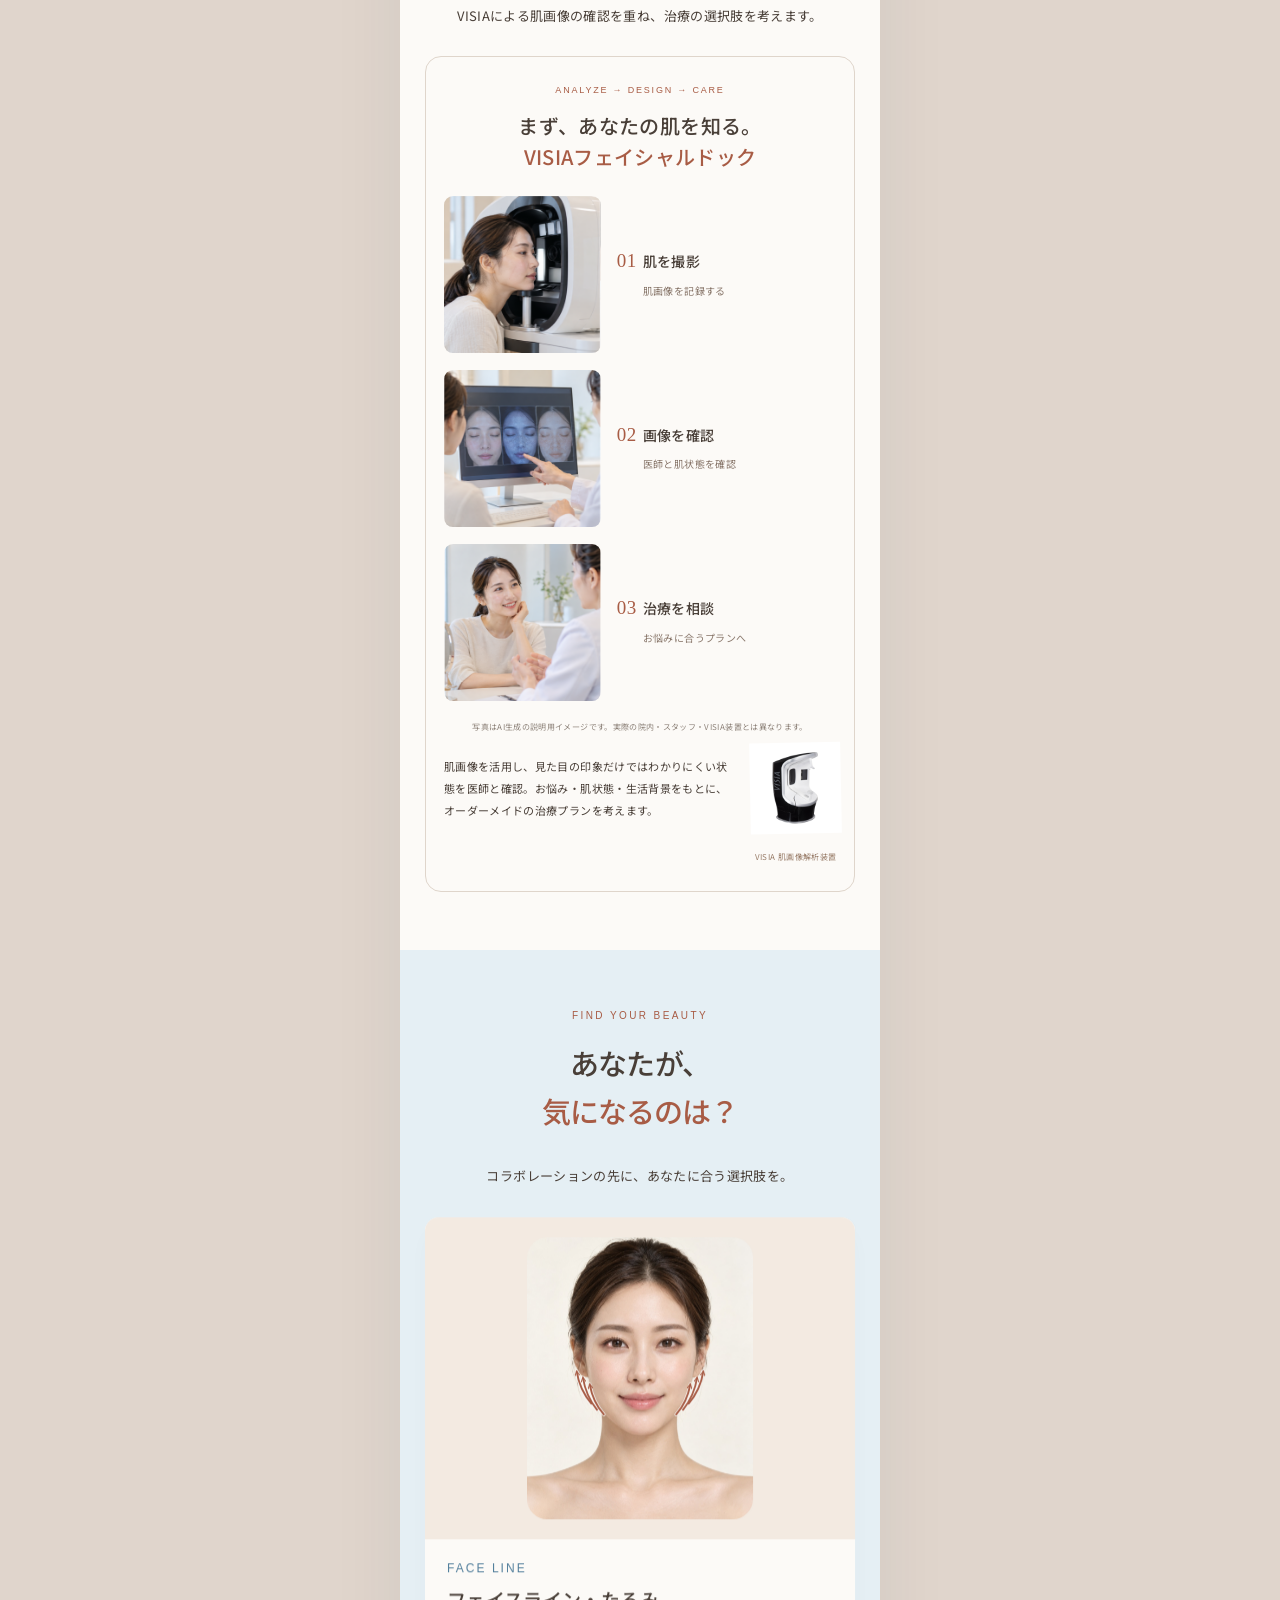
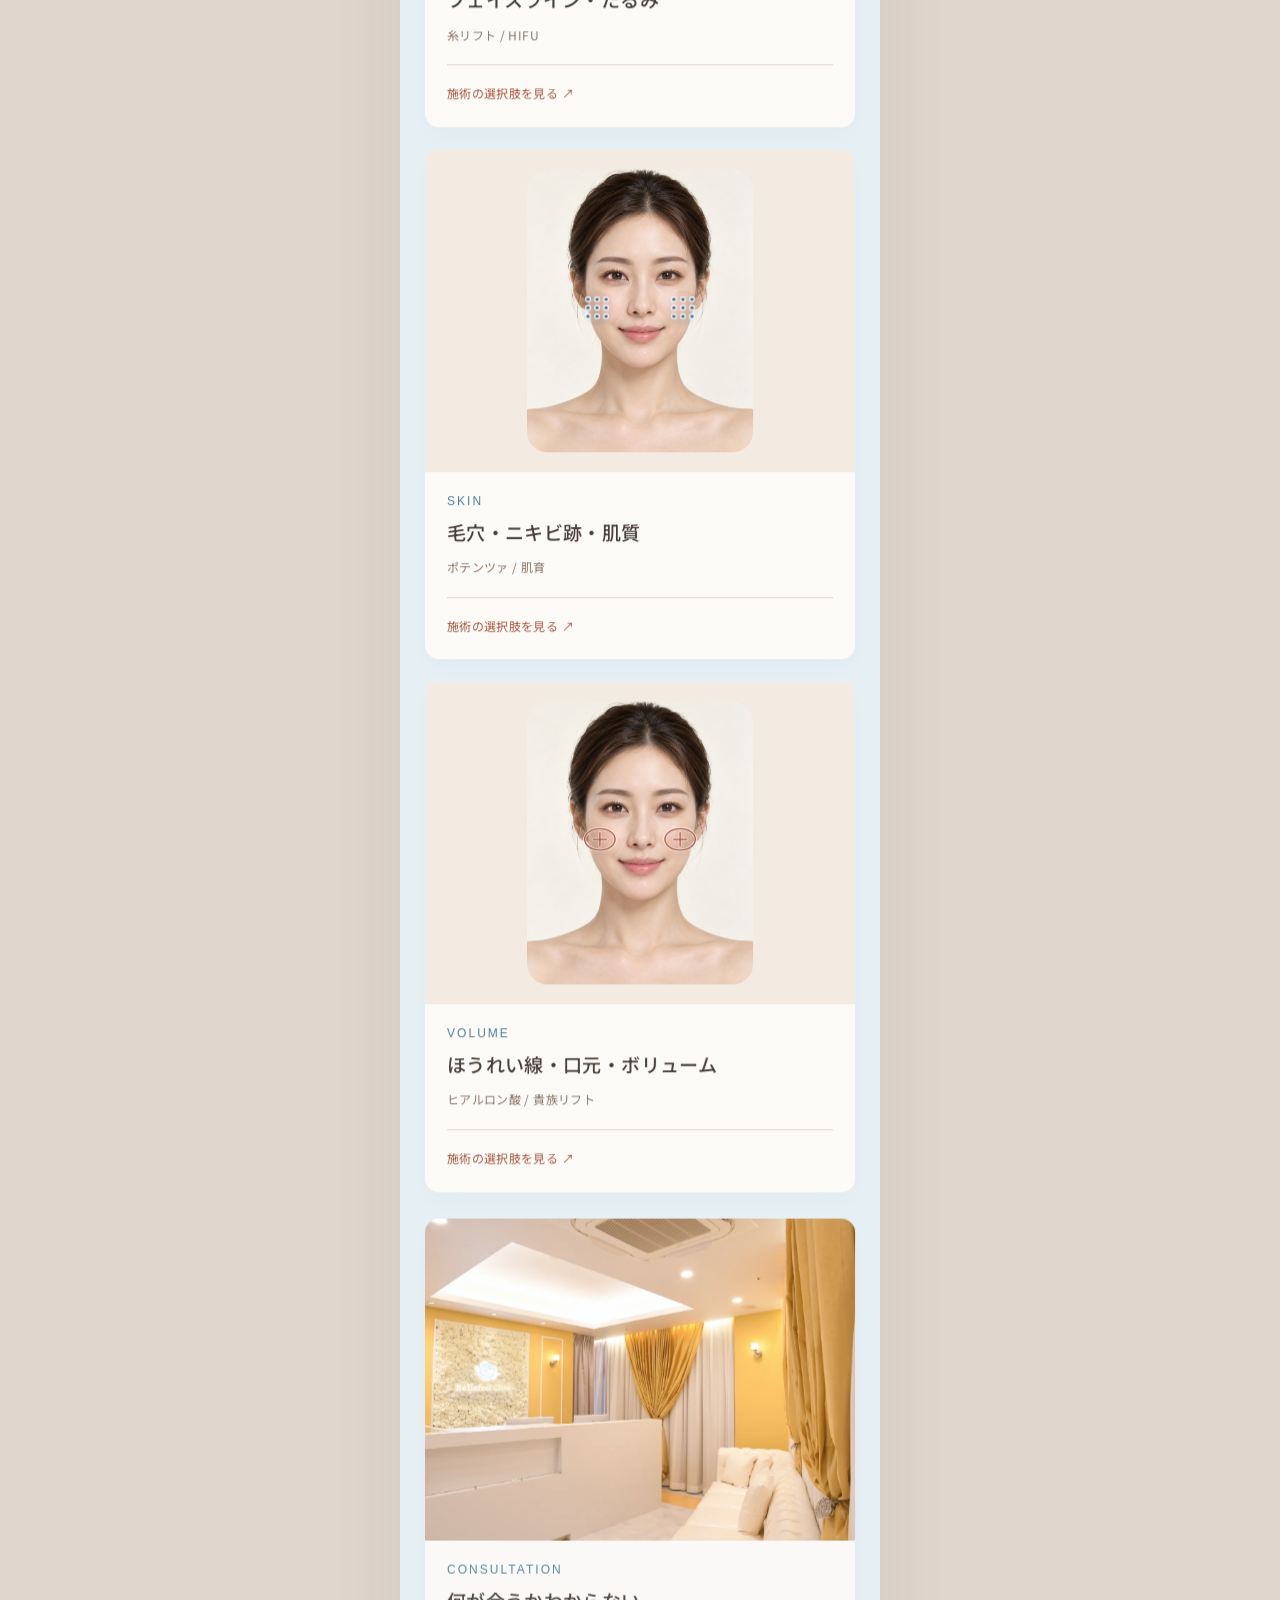
==== commit d441a8a7: "Load stable case gallery interactions" ====
--- a/index.html
+++ b/index.html
@@ -75,5 +75,5 @@
 <footer><img alt="Bellefeel Clinic 新宿" src="logo.svg"/><p>SHINJUKU × 4EVER</p><small>© Bellefeel Clinic Shinjuku</small></footer>
 </main>
 <aside aria-label="新宿院の予約" class="reserve-bar"><a class="web" href="https://reservation.medical-force.com/c/2dffaa0d30f94010ad83d44af36176db/reservations/new?menu_entrance_id=59488f61-4dcc-46be-a1eb-25ecd51869e1" rel="noopener" target="_blank"><span class="reserve-icon">▦</span><b>WEB予約</b><small>24時間受付</small></a><a class="tel" href="tel:+81-90-6258-1848" title="電話受付 11:00〜21:00（木曜・日曜休診）"><span class="reserve-icon">☎</span><b>電話予約</b><small>受付 11〜21時</small></a><a class="line line-link" href="https://s.lmes.jp/landing-qr/2005005664-KqWeMrqA?uLand=kCD6br" rel="noopener" target="_blank"><span class="reserve-icon">LINE</span><b>LINE予約</b><small>無料相談はこちら</small></a></aside>
-<script src="lp.js?v=23"></script><script src="cases-v27.js?v=4"></script>
+<script src="lp.js?v=23"></script><script src="cases-v27.js?v=5"></script>
 <script src="rich-v13.js?v=13"></script><script src="motion-v14.js?v=21"></script><script src="brand-v21.js?v=30"></script><script src="hero-motion-v31.js?v=3"></script></body></html>
